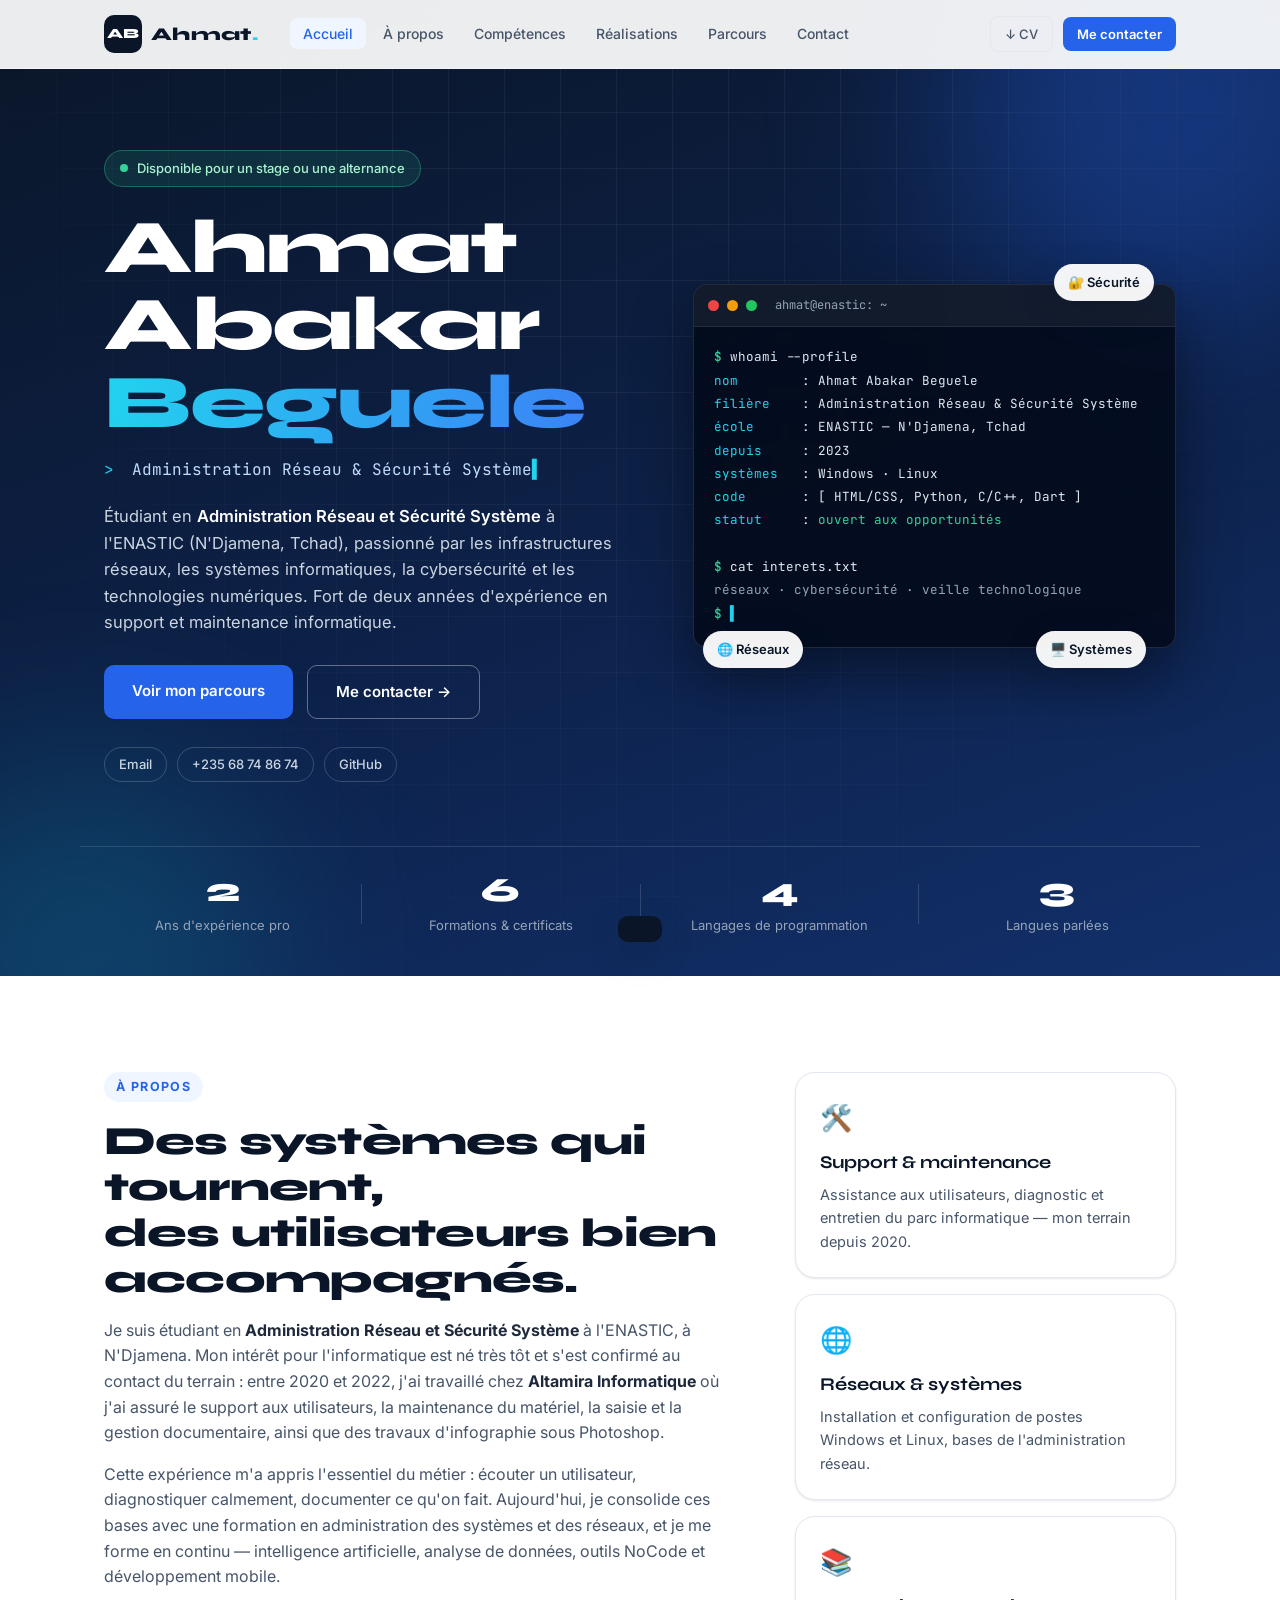
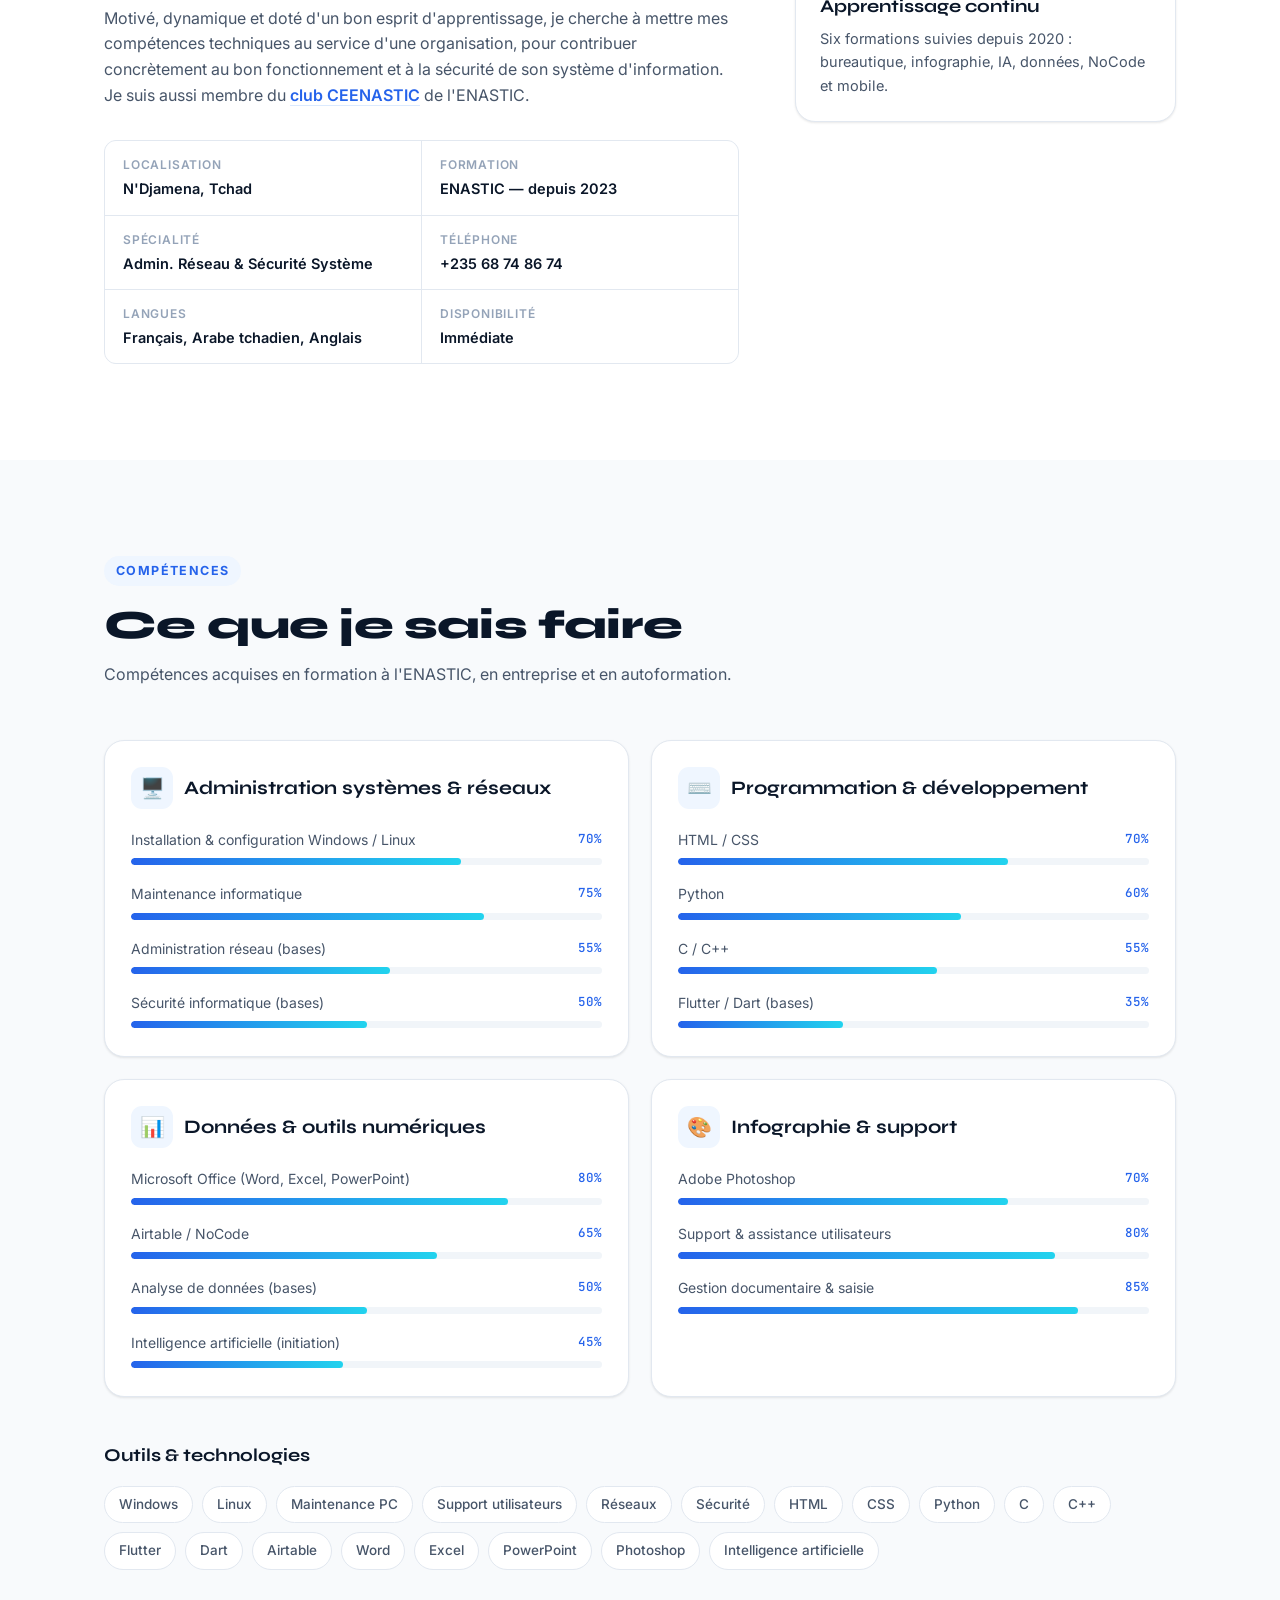
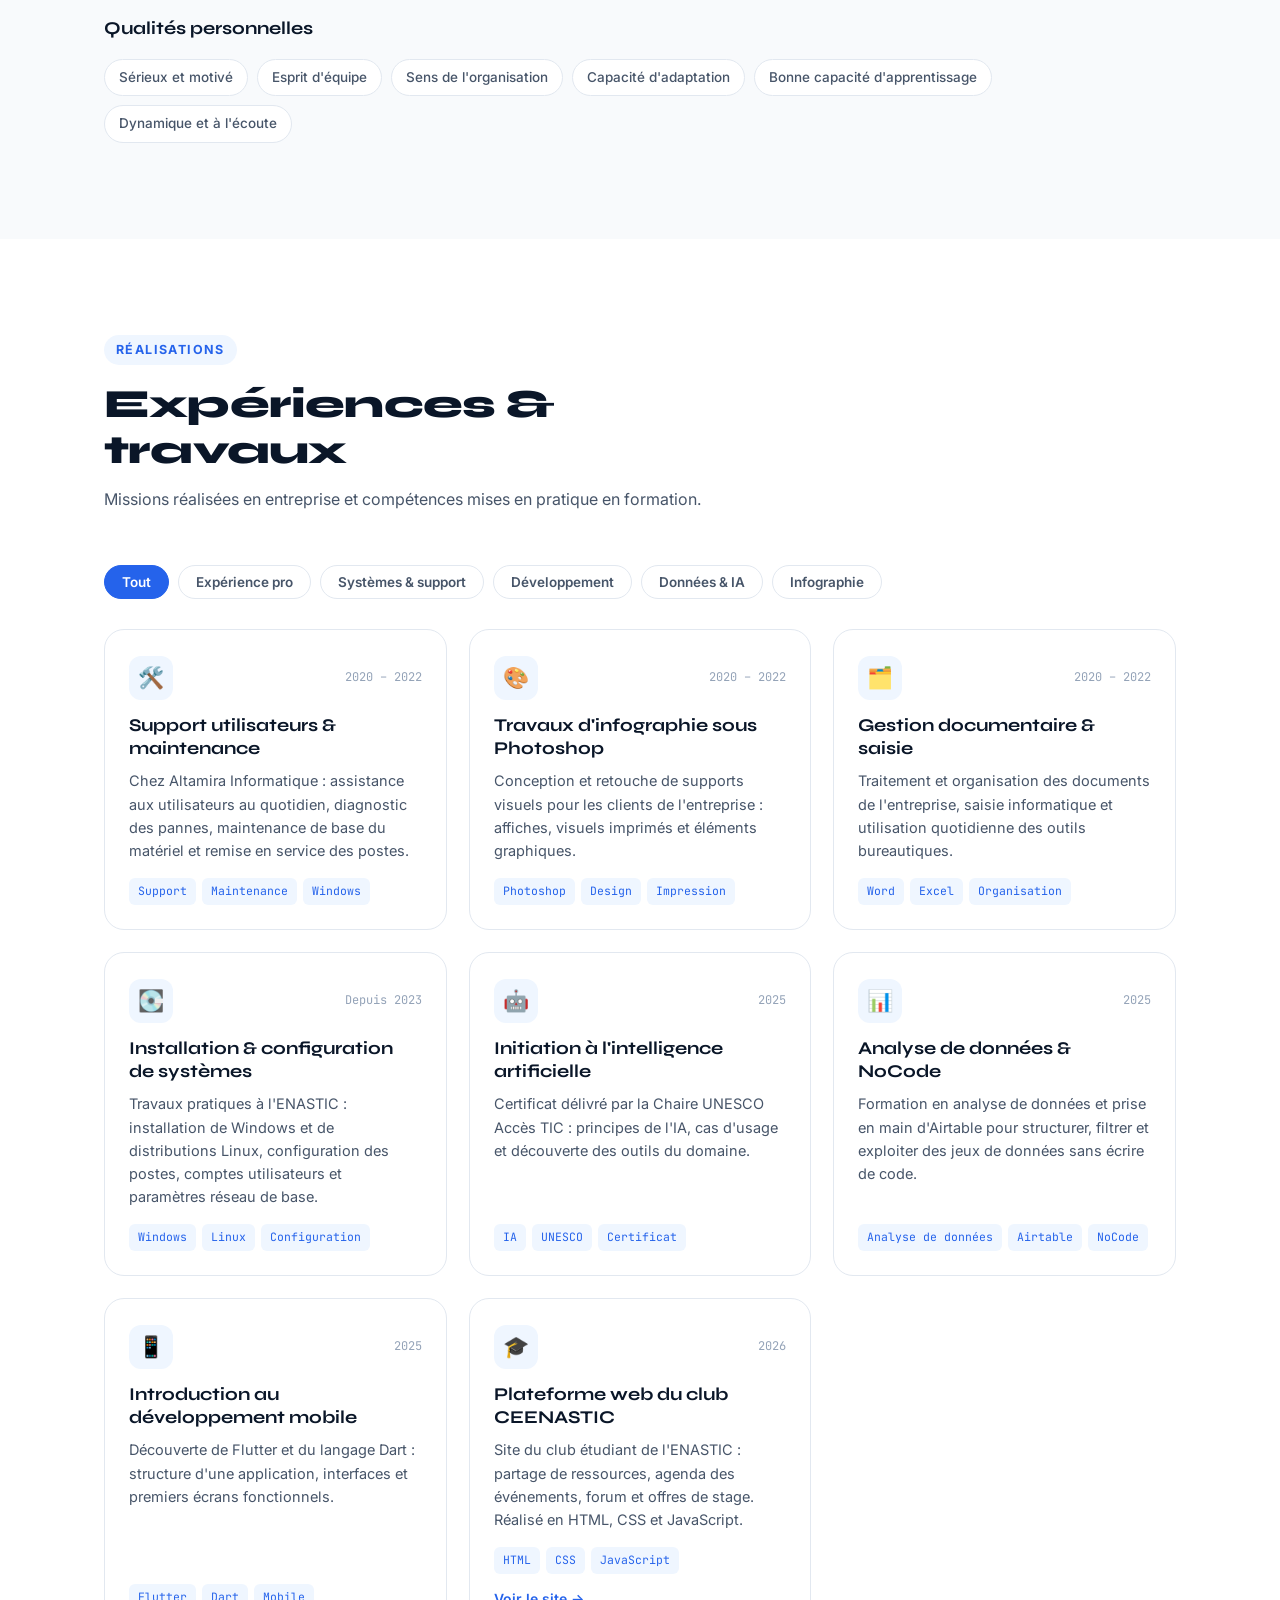
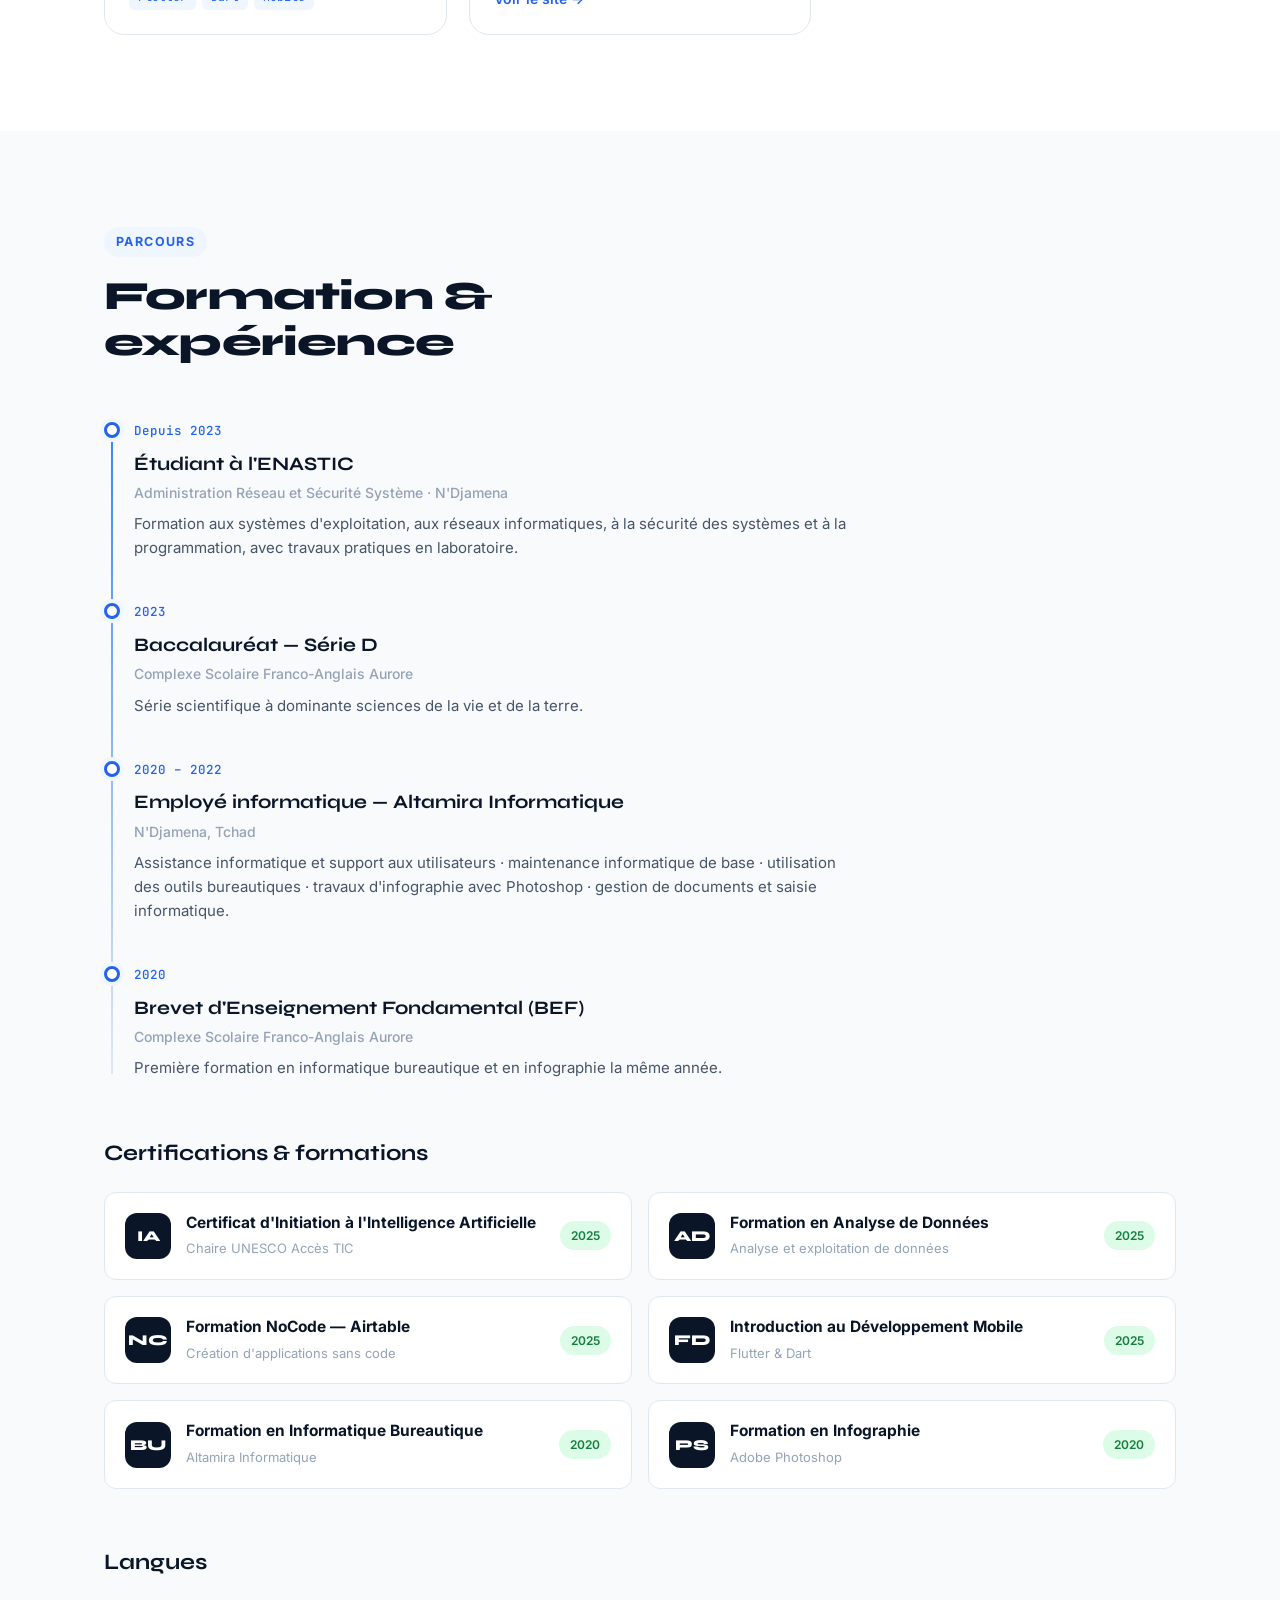
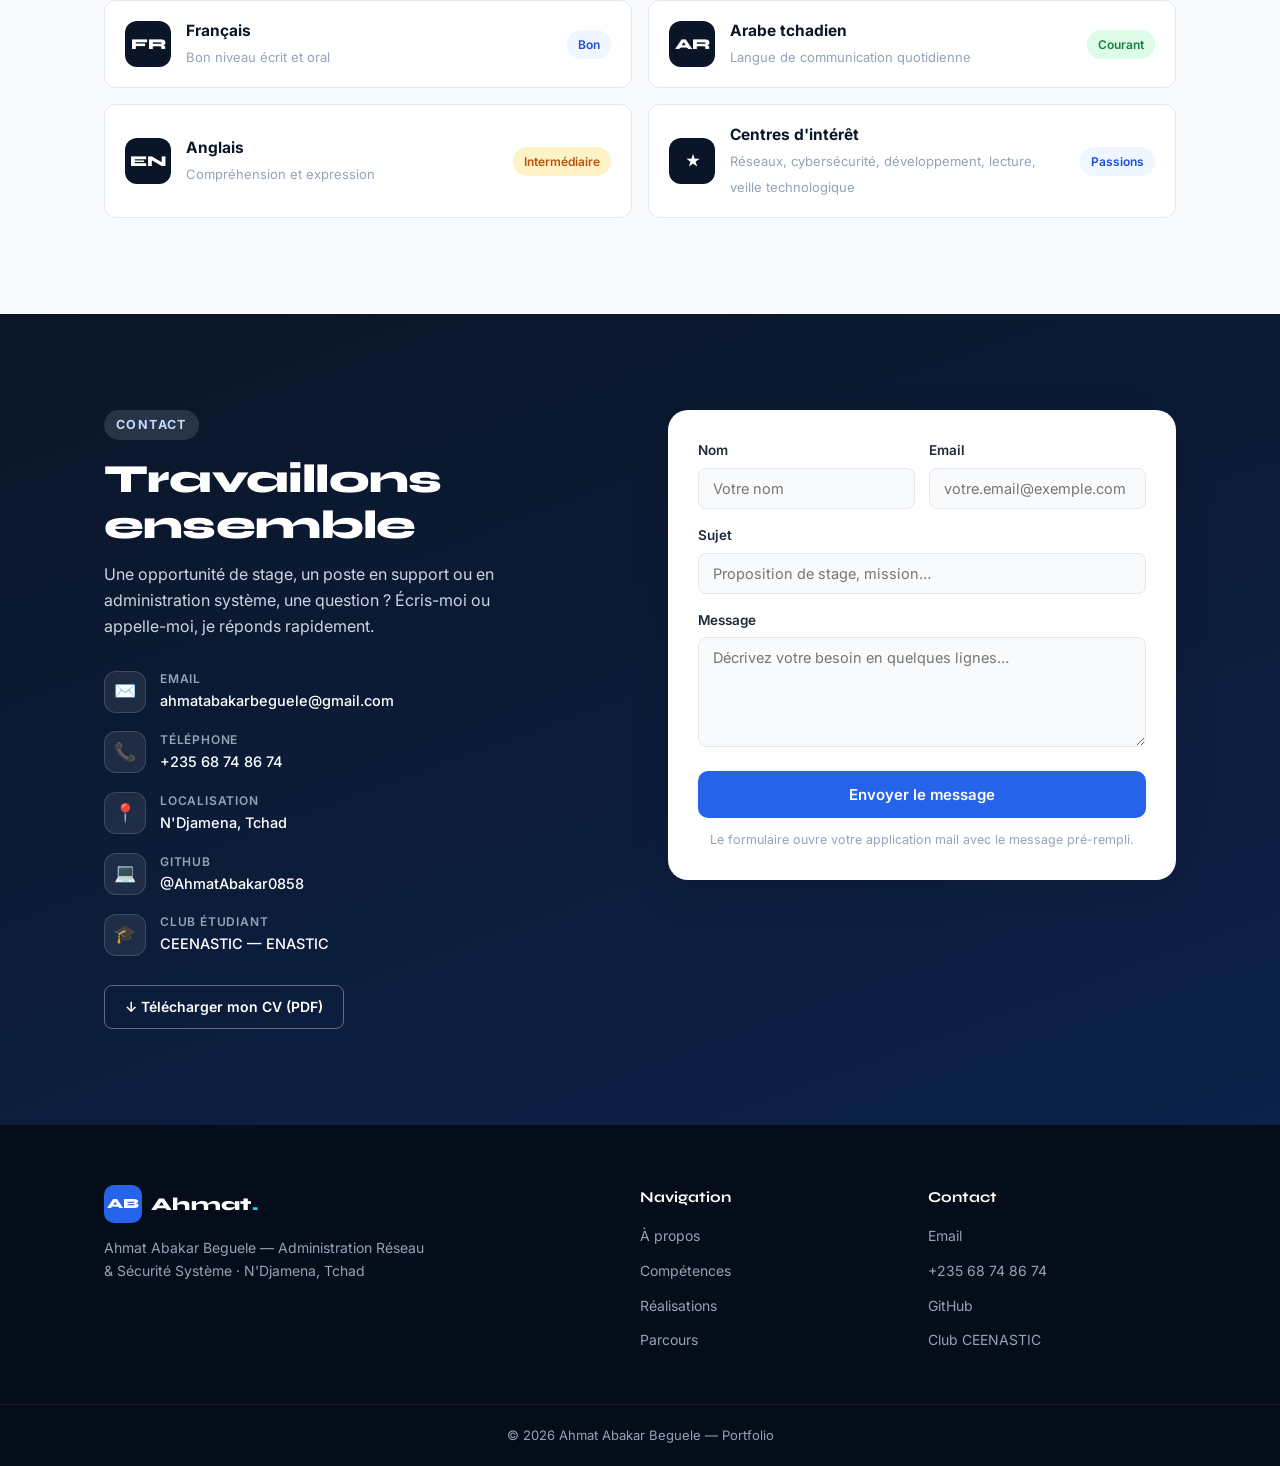
==== index.html @ 8330b08e "Remplace le contenu du portfolio par les informations réelles du CV - Identité complète : Ahmat Abak" ====
<!DOCTYPE html>
<html lang="fr">
<head>
  <meta charset="UTF-8" />
  <meta name="viewport" content="width=device-width, initial-scale=1.0" />
  <title>Ahmat Abakar Beguele — Administration Réseau & Sécurité Système</title>
  <meta name="description" content="Portfolio d'Ahmat Abakar Beguele, étudiant en Administration Réseau et Sécurité Système à l'ENASTIC (N'Djamena, Tchad). Support informatique, systèmes, réseaux, programmation et infographie." />
  <meta name="author" content="Ahmat Abakar Beguele" />
  <meta property="og:title" content="Ahmat Abakar Beguele — Administration Réseau & Sécurité Système" />
  <meta property="og:description" content="Étudiant à l'ENASTIC, passionné d'infrastructures réseaux, de systèmes et de cybersécurité." />
  <meta property="og:type" content="website" />
  <link rel="preconnect" href="https://fonts.googleapis.com" />
  <link rel="preconnect" href="https://fonts.gstatic.com" crossorigin />
  <link href="https://fonts.googleapis.com/css2?family=Inter:wght@300;400;500;600;700&family=Syne:wght@700;800&family=JetBrains+Mono:wght@400;500&display=swap" rel="stylesheet" />
  <link rel="stylesheet" href="portfolio.css" />
</head>
<body>

<!--
  ✏️  PERSONNALISATION
  Le contenu de cette page provient du CV d'Ahmat Abakar Beguele.
  Les blocs marqués « [À COMPLÉTER] » sont ceux à enrichir au fil du temps
  (nouveaux projets, nouvelles formations, lien LinkedIn).
-->

<!-- ═══════════════════════════ NAVBAR ═══════════════════════════ -->
<nav id="navbar">
  <div class="nav-inner">
    <a href="#accueil" class="brand">
      <span class="brand-logo">AB</span>
      <span class="brand-name">Ahmat<span class="brand-dot">.</span></span>
    </a>
    <ul class="nav-links" id="navLinks">
      <li><a href="#accueil" class="nav-link active">Accueil</a></li>
      <li><a href="#apropos" class="nav-link">À propos</a></li>
      <li><a href="#competences" class="nav-link">Compétences</a></li>
      <li><a href="#realisations" class="nav-link">Réalisations</a></li>
      <li><a href="#parcours" class="nav-link">Parcours</a></li>
      <li><a href="#contact" class="nav-link">Contact</a></li>
    </ul>
    <div class="nav-actions">
      <a href="cv.pdf" download="CV-Ahmat-Abakar-Beguele.pdf" class="btn-ghost btn-sm" id="cvBtn">↓ CV</a>
      <a href="#contact" class="btn-primary btn-sm">Me contacter</a>
      <button class="hamburger" id="hamburger" aria-label="Menu" aria-expanded="false">
        <span></span><span></span><span></span>
      </button>
    </div>
  </div>
</nav>

<!-- ═══════════════════════════ HERO ═══════════════════════════ -->
<header id="accueil" class="hero">
  <div class="hero-bg">
    <div class="hero-circle c1"></div>
    <div class="hero-circle c2"></div>
    <div class="hero-grid"></div>
  </div>

  <div class="hero-content container">
    <div class="hero-text">
      <span class="hero-status"><span class="dot-pulse"></span> Disponible pour un stage ou une alternance</span>
      <h1 class="hero-title">Ahmat Abakar<br><em>Beguele</em></h1>
      <p class="hero-role">
        <span class="role-static">&gt;</span>
        <span id="typedRole"></span><span class="caret">▌</span>
      </p>
      <p class="hero-desc">
        Étudiant en <strong>Administration Réseau et Sécurité Système</strong> à l'ENASTIC (N'Djamena, Tchad),
        passionné par les infrastructures réseaux, les systèmes informatiques, la cybersécurité et les
        technologies numériques. Fort de deux années d'expérience en support et maintenance informatique.
      </p>
      <div class="hero-cta">
        <a href="#realisations" class="btn-primary btn-lg">Voir mon parcours</a>
        <a href="#contact" class="btn-outline btn-lg">Me contacter →</a>
      </div>
      <div class="hero-social">
        <a href="mailto:ahmatabakarbeguele@gmail.com" class="social-chip">Email</a>
        <a href="tel:+23568748674" class="social-chip">+235 68 74 86 74</a>
        <a href="https://github.com/AhmatAbakar0858" target="_blank" rel="noopener" class="social-chip">GitHub</a>
      </div>
    </div>

    <!-- Carte terminal -->
    <div class="hero-visual">
      <div class="terminal">
        <div class="term-bar">
          <span class="term-dot red"></span>
          <span class="term-dot yellow"></span>
          <span class="term-dot green"></span>
          <span class="term-title">ahmat@enastic: ~</span>
        </div>
        <pre class="term-body"><span class="t-prompt">$</span> whoami --profile
<span class="t-key">nom</span>        : Ahmat Abakar Beguele
<span class="t-key">filière</span>    : Administration Réseau &amp; Sécurité Système
<span class="t-key">école</span>      : ENASTIC — N'Djamena, Tchad
<span class="t-key">depuis</span>     : 2023
<span class="t-key">systèmes</span>   : Windows · Linux
<span class="t-key">code</span>       : [ HTML/CSS, Python, C/C++, Dart ]
<span class="t-key">statut</span>     : <span class="t-ok">ouvert aux opportunités</span>

<span class="t-prompt">$</span> cat interets.txt
<span class="t-com">réseaux · cybersécurité · veille technologique</span>
<span class="t-prompt">$</span> <span class="caret">▌</span></pre>
      </div>
      <div class="hero-badge-float b1">🔐 Sécurité</div>
      <div class="hero-badge-float b2">🌐 Réseaux</div>
      <div class="hero-badge-float b3">🖥️ Systèmes</div>
    </div>
  </div>

  <div class="hero-stats container">
    <div class="stat"><span class="stat-num" data-target="2">0</span><span class="stat-label">Ans d'expérience pro</span></div>
    <div class="stat-divider"></div>
    <div class="stat"><span class="stat-num" data-target="6">0</span><span class="stat-label">Formations &amp; certificats</span></div>
    <div class="stat-divider"></div>
    <div class="stat"><span class="stat-num" data-target="4">0</span><span class="stat-label">Langages de programmation</span></div>
    <div class="stat-divider"></div>
    <div class="stat"><span class="stat-num" data-target="3">0</span><span class="stat-label">Langues parlées</span></div>
  </div>
</header>

<!-- ═══════════════════════════ À PROPOS ═══════════════════════════ -->
<section class="section" id="apropos">
  <div class="container about-layout">
    <div class="about-text reveal">
      <span class="section-tag">À propos</span>
      <h2>Des systèmes qui tournent,<br>des utilisateurs bien accompagnés.</h2>
      <p>
        Je suis étudiant en <strong>Administration Réseau et Sécurité Système</strong> à l'ENASTIC, à
        N'Djamena. Mon intérêt pour l'informatique est né très tôt et s'est confirmé au contact du terrain :
        entre 2020 et 2022, j'ai travaillé chez <strong>Altamira Informatique</strong> où j'ai assuré le
        support aux utilisateurs, la maintenance du matériel, la saisie et la gestion documentaire, ainsi que
        des travaux d'infographie sous Photoshop.
      </p>
      <p>
        Cette expérience m'a appris l'essentiel du métier : écouter un utilisateur, diagnostiquer calmement,
        documenter ce qu'on fait. Aujourd'hui, je consolide ces bases avec une formation en administration
        des systèmes et des réseaux, et je me forme en continu — intelligence artificielle, analyse de
        données, outils NoCode et développement mobile.
      </p>
      <p>
        Motivé, dynamique et doté d'un bon esprit d'apprentissage, je cherche à mettre mes compétences
        techniques au service d'une organisation, pour contribuer concrètement au bon fonctionnement et à la
        sécurité de son système d'information. Je suis aussi membre du
        <a href="club/index.html" class="inline-link">club CEENASTIC</a> de l'ENASTIC.
      </p>

      <div class="about-facts">
        <div class="fact"><span class="fact-label">Localisation</span><span class="fact-value">N'Djamena, Tchad</span></div>
        <div class="fact"><span class="fact-label">Formation</span><span class="fact-value">ENASTIC — depuis 2023</span></div>
        <div class="fact"><span class="fact-label">Spécialité</span><span class="fact-value">Admin. Réseau &amp; Sécurité Système</span></div>
        <div class="fact"><span class="fact-label">Téléphone</span><span class="fact-value">+235 68 74 86 74</span></div>
        <div class="fact"><span class="fact-label">Langues</span><span class="fact-value">Français, Arabe tchadien, Anglais</span></div>
        <div class="fact"><span class="fact-label">Disponibilité</span><span class="fact-value">Immédiate</span></div>
      </div>
    </div>

    <div class="about-visual reveal">
      <div class="focus-card">
        <div class="focus-icon">🛠️</div>
        <h3>Support &amp; maintenance</h3>
        <p>Assistance aux utilisateurs, diagnostic et entretien du parc informatique — mon terrain depuis 2020.</p>
      </div>
      <div class="focus-card">
        <div class="focus-icon">🌐</div>
        <h3>Réseaux &amp; systèmes</h3>
        <p>Installation et configuration de postes Windows et Linux, bases de l'administration réseau.</p>
      </div>
      <div class="focus-card">
        <div class="focus-icon">📚</div>
        <h3>Apprentissage continu</h3>
        <p>Six formations suivies depuis 2020 : bureautique, infographie, IA, données, NoCode et mobile.</p>
      </div>
    </div>
  </div>
</section>

<!-- ═══════════════════════════ COMPÉTENCES ═══════════════════════════ -->
<section class="section section-alt" id="competences">
  <div class="container">
    <div class="section-header reveal">
      <span class="section-tag">Compétences</span>
      <h2>Ce que je sais faire</h2>
      <p class="section-desc">Compétences acquises en formation à l'ENASTIC, en entreprise et en autoformation.</p>
    </div>

    <div class="skills-grid">
      <div class="skill-card reveal">
        <div class="skill-head"><span class="skill-emoji">🖥️</span><h3>Administration systèmes &amp; réseaux</h3></div>
        <div class="skill-bar-row"><span>Installation &amp; configuration Windows / Linux</span><span class="skill-pct">70%</span></div>
        <div class="skill-track"><div class="skill-fill" data-level="70"></div></div>
        <div class="skill-bar-row"><span>Maintenance informatique</span><span class="skill-pct">75%</span></div>
        <div class="skill-track"><div class="skill-fill" data-level="75"></div></div>
        <div class="skill-bar-row"><span>Administration réseau (bases)</span><span class="skill-pct">55%</span></div>
        <div class="skill-track"><div class="skill-fill" data-level="55"></div></div>
        <div class="skill-bar-row"><span>Sécurité informatique (bases)</span><span class="skill-pct">50%</span></div>
        <div class="skill-track"><div class="skill-fill" data-level="50"></div></div>
      </div>

      <div class="skill-card reveal">
        <div class="skill-head"><span class="skill-emoji">⌨️</span><h3>Programmation &amp; développement</h3></div>
        <div class="skill-bar-row"><span>HTML / CSS</span><span class="skill-pct">70%</span></div>
        <div class="skill-track"><div class="skill-fill" data-level="70"></div></div>
        <div class="skill-bar-row"><span>Python</span><span class="skill-pct">60%</span></div>
        <div class="skill-track"><div class="skill-fill" data-level="60"></div></div>
        <div class="skill-bar-row"><span>C / C++</span><span class="skill-pct">55%</span></div>
        <div class="skill-track"><div class="skill-fill" data-level="55"></div></div>
        <div class="skill-bar-row"><span>Flutter / Dart (bases)</span><span class="skill-pct">35%</span></div>
        <div class="skill-track"><div class="skill-fill" data-level="35"></div></div>
      </div>

      <div class="skill-card reveal">
        <div class="skill-head"><span class="skill-emoji">📊</span><h3>Données &amp; outils numériques</h3></div>
        <div class="skill-bar-row"><span>Microsoft Office (Word, Excel, PowerPoint)</span><span class="skill-pct">80%</span></div>
        <div class="skill-track"><div class="skill-fill" data-level="80"></div></div>
        <div class="skill-bar-row"><span>Airtable / NoCode</span><span class="skill-pct">65%</span></div>
        <div class="skill-track"><div class="skill-fill" data-level="65"></div></div>
        <div class="skill-bar-row"><span>Analyse de données (bases)</span><span class="skill-pct">50%</span></div>
        <div class="skill-track"><div class="skill-fill" data-level="50"></div></div>
        <div class="skill-bar-row"><span>Intelligence artificielle (initiation)</span><span class="skill-pct">45%</span></div>
        <div class="skill-track"><div class="skill-fill" data-level="45"></div></div>
      </div>

      <div class="skill-card reveal">
        <div class="skill-head"><span class="skill-emoji">🎨</span><h3>Infographie &amp; support</h3></div>
        <div class="skill-bar-row"><span>Adobe Photoshop</span><span class="skill-pct">70%</span></div>
        <div class="skill-track"><div class="skill-fill" data-level="70"></div></div>
        <div class="skill-bar-row"><span>Support &amp; assistance utilisateurs</span><span class="skill-pct">80%</span></div>
        <div class="skill-track"><div class="skill-fill" data-level="80"></div></div>
        <div class="skill-bar-row"><span>Gestion documentaire &amp; saisie</span><span class="skill-pct">85%</span></div>
        <div class="skill-track"><div class="skill-fill" data-level="85"></div></div>
      </div>
    </div>

    <div class="tools-block reveal">
      <h3 class="tools-title">Outils &amp; technologies</h3>
      <div class="tools-chips">
        <span class="chip">Windows</span><span class="chip">Linux</span><span class="chip">Maintenance PC</span>
        <span class="chip">Support utilisateurs</span><span class="chip">Réseaux</span><span class="chip">Sécurité</span>
        <span class="chip">HTML</span><span class="chip">CSS</span><span class="chip">Python</span>
        <span class="chip">C</span><span class="chip">C++</span><span class="chip">Flutter</span><span class="chip">Dart</span>
        <span class="chip">Airtable</span><span class="chip">Word</span><span class="chip">Excel</span>
        <span class="chip">PowerPoint</span><span class="chip">Photoshop</span><span class="chip">Intelligence artificielle</span>
      </div>
    </div>

    <div class="tools-block reveal">
      <h3 class="tools-title">Qualités personnelles</h3>
      <div class="tools-chips">
        <span class="chip">Sérieux et motivé</span><span class="chip">Esprit d'équipe</span>
        <span class="chip">Sens de l'organisation</span><span class="chip">Capacité d'adaptation</span>
        <span class="chip">Bonne capacité d'apprentissage</span><span class="chip">Dynamique et à l'écoute</span>
      </div>
    </div>
  </div>
</section>

<!-- ═══════════════════════════ RÉALISATIONS ═══════════════════════════ -->
<section class="section" id="realisations">
  <div class="container">
    <div class="section-header reveal">
      <span class="section-tag">Réalisations</span>
      <h2>Expériences &amp; travaux</h2>
      <p class="section-desc">Missions réalisées en entreprise et compétences mises en pratique en formation.</p>
    </div>

    <div class="proj-filters reveal">
      <button class="filter-btn active" data-filter="all">Tout</button>
      <button class="filter-btn" data-filter="pro">Expérience pro</button>
      <button class="filter-btn" data-filter="systeme">Systèmes &amp; support</button>
      <button class="filter-btn" data-filter="dev">Développement</button>
      <button class="filter-btn" data-filter="data">Données &amp; IA</button>
      <button class="filter-btn" data-filter="design">Infographie</button>
    </div>

    <!-- [À COMPLÉTER] Ajoute ici tes nouveaux projets au fur et à mesure -->
    <div class="projects-grid" id="projectsGrid">
      <article class="project-card reveal" data-cat="pro systeme">
        <div class="project-top"><span class="project-icon">🛠️</span><span class="project-year">2020 – 2022</span></div>
        <h3>Support utilisateurs &amp; maintenance</h3>
        <p>Chez Altamira Informatique : assistance aux utilisateurs au quotidien, diagnostic des pannes,
           maintenance de base du matériel et remise en service des postes.</p>
        <div class="project-tags"><span>Support</span><span>Maintenance</span><span>Windows</span></div>
      </article>

      <article class="project-card reveal" data-cat="pro design">
        <div class="project-top"><span class="project-icon">🎨</span><span class="project-year">2020 – 2022</span></div>
        <h3>Travaux d'infographie sous Photoshop</h3>
        <p>Conception et retouche de supports visuels pour les clients de l'entreprise : affiches, visuels
           imprimés et éléments graphiques.</p>
        <div class="project-tags"><span>Photoshop</span><span>Design</span><span>Impression</span></div>
      </article>

      <article class="project-card reveal" data-cat="pro">
        <div class="project-top"><span class="project-icon">🗂️</span><span class="project-year">2020 – 2022</span></div>
        <h3>Gestion documentaire &amp; saisie</h3>
        <p>Traitement et organisation des documents de l'entreprise, saisie informatique et utilisation
           quotidienne des outils bureautiques.</p>
        <div class="project-tags"><span>Word</span><span>Excel</span><span>Organisation</span></div>
      </article>

      <article class="project-card reveal" data-cat="systeme">
        <div class="project-top"><span class="project-icon">💽</span><span class="project-year">Depuis 2023</span></div>
        <h3>Installation &amp; configuration de systèmes</h3>
        <p>Travaux pratiques à l'ENASTIC : installation de Windows et de distributions Linux, configuration
           des postes, comptes utilisateurs et paramètres réseau de base.</p>
        <div class="project-tags"><span>Windows</span><span>Linux</span><span>Configuration</span></div>
      </article>

      <article class="project-card reveal" data-cat="data">
        <div class="project-top"><span class="project-icon">🤖</span><span class="project-year">2025</span></div>
        <h3>Initiation à l'intelligence artificielle</h3>
        <p>Certificat délivré par la Chaire UNESCO Accès TIC : principes de l'IA, cas d'usage et découverte
           des outils du domaine.</p>
        <div class="project-tags"><span>IA</span><span>UNESCO</span><span>Certificat</span></div>
      </article>

      <article class="project-card reveal" data-cat="data">
        <div class="project-top"><span class="project-icon">📊</span><span class="project-year">2025</span></div>
        <h3>Analyse de données &amp; NoCode</h3>
        <p>Formation en analyse de données et prise en main d'Airtable pour structurer, filtrer et exploiter
           des jeux de données sans écrire de code.</p>
        <div class="project-tags"><span>Analyse de données</span><span>Airtable</span><span>NoCode</span></div>
      </article>

      <article class="project-card reveal" data-cat="dev">
        <div class="project-top"><span class="project-icon">📱</span><span class="project-year">2025</span></div>
        <h3>Introduction au développement mobile</h3>
        <p>Découverte de Flutter et du langage Dart : structure d'une application, interfaces et premiers
           écrans fonctionnels.</p>
        <div class="project-tags"><span>Flutter</span><span>Dart</span><span>Mobile</span></div>
      </article>

      <article class="project-card reveal" data-cat="dev">
        <div class="project-top"><span class="project-icon">🎓</span><span class="project-year">2026</span></div>
        <h3>Plateforme web du club CEENASTIC</h3>
        <p>Site du club étudiant de l'ENASTIC : partage de ressources, agenda des événements, forum et offres
           de stage. Réalisé en HTML, CSS et JavaScript.</p>
        <div class="project-tags"><span>HTML</span><span>CSS</span><span>JavaScript</span></div>
        <a href="club/index.html" class="project-link">Voir le site →</a>
      </article>
    </div>
  </div>
</section>

<!-- ═══════════════════════════ PARCOURS ═══════════════════════════ -->
<section class="section section-alt" id="parcours">
  <div class="container">
    <div class="section-header reveal">
      <span class="section-tag">Parcours</span>
      <h2>Formation &amp; expérience</h2>
    </div>

    <div class="timeline">
      <div class="tl-item reveal">
        <div class="tl-dot"></div>
        <span class="tl-date">Depuis 2023</span>
        <h3>Étudiant à l'ENASTIC</h3>
        <span class="tl-sub">Administration Réseau et Sécurité Système · N'Djamena</span>
        <p>Formation aux systèmes d'exploitation, aux réseaux informatiques, à la sécurité des systèmes et
           à la programmation, avec travaux pratiques en laboratoire.</p>
      </div>

      <div class="tl-item reveal">
        <div class="tl-dot"></div>
        <span class="tl-date">2023</span>
        <h3>Baccalauréat — Série D</h3>
        <span class="tl-sub">Complexe Scolaire Franco-Anglais Aurore</span>
        <p>Série scientifique à dominante sciences de la vie et de la terre.</p>
      </div>

      <div class="tl-item reveal">
        <div class="tl-dot"></div>
        <span class="tl-date">2020 – 2022</span>
        <h3>Employé informatique — Altamira Informatique</h3>
        <span class="tl-sub">N'Djamena, Tchad</span>
        <p>Assistance informatique et support aux utilisateurs · maintenance informatique de base ·
           utilisation des outils bureautiques · travaux d'infographie avec Photoshop · gestion de documents
           et saisie informatique.</p>
      </div>

      <div class="tl-item reveal">
        <div class="tl-dot"></div>
        <span class="tl-date">2020</span>
        <h3>Brevet d'Enseignement Fondamental (BEF)</h3>
        <span class="tl-sub">Complexe Scolaire Franco-Anglais Aurore</span>
        <p>Première formation en informatique bureautique et en infographie la même année.</p>
      </div>
    </div>

    <h3 class="certs-title reveal">Certifications &amp; formations</h3>
    <div class="certs-grid">
      <div class="cert-card reveal">
        <div class="cert-logo">IA</div>
        <div><h4>Certificat d'Initiation à l'Intelligence Artificielle</h4><span class="cert-org">Chaire UNESCO Accès TIC</span></div>
        <span class="cert-status done">2025</span>
      </div>
      <div class="cert-card reveal">
        <div class="cert-logo">AD</div>
        <div><h4>Formation en Analyse de Données</h4><span class="cert-org">Analyse et exploitation de données</span></div>
        <span class="cert-status done">2025</span>
      </div>
      <div class="cert-card reveal">
        <div class="cert-logo">NC</div>
        <div><h4>Formation NoCode — Airtable</h4><span class="cert-org">Création d'applications sans code</span></div>
        <span class="cert-status done">2025</span>
      </div>
      <div class="cert-card reveal">
        <div class="cert-logo">FD</div>
        <div><h4>Introduction au Développement Mobile</h4><span class="cert-org">Flutter &amp; Dart</span></div>
        <span class="cert-status done">2025</span>
      </div>
      <div class="cert-card reveal">
        <div class="cert-logo">BU</div>
        <div><h4>Formation en Informatique Bureautique</h4><span class="cert-org">Altamira Informatique</span></div>
        <span class="cert-status done">2020</span>
      </div>
      <div class="cert-card reveal">
        <div class="cert-logo">PS</div>
        <div><h4>Formation en Infographie</h4><span class="cert-org">Adobe Photoshop</span></div>
        <span class="cert-status done">2020</span>
      </div>
    </div>

    <h3 class="certs-title reveal">Langues</h3>
    <div class="certs-grid">
      <div class="cert-card reveal">
        <div class="cert-logo">FR</div>
        <div><h4>Français</h4><span class="cert-org">Bon niveau écrit et oral</span></div>
        <span class="cert-status progress">Bon</span>
      </div>
      <div class="cert-card reveal">
        <div class="cert-logo">AR</div>
        <div><h4>Arabe tchadien</h4><span class="cert-org">Langue de communication quotidienne</span></div>
        <span class="cert-status done">Courant</span>
      </div>
      <div class="cert-card reveal">
        <div class="cert-logo">EN</div>
        <div><h4>Anglais</h4><span class="cert-org">Compréhension et expression</span></div>
        <span class="cert-status planned">Intermédiaire</span>
      </div>
      <div class="cert-card reveal">
        <div class="cert-logo">★</div>
        <div><h4>Centres d'intérêt</h4><span class="cert-org">Réseaux, cybersécurité, développement, lecture, veille technologique</span></div>
        <span class="cert-status progress">Passions</span>
      </div>
    </div>
  </div>
</section>

<!-- ═══════════════════════════ CONTACT ═══════════════════════════ -->
<section class="section section-contact" id="contact">
  <div class="container contact-layout">
    <div class="contact-info reveal">
      <span class="section-tag light">Contact</span>
      <h2>Travaillons ensemble</h2>
      <p>Une opportunité de stage, un poste en support ou en administration système, une question ?
         Écris-moi ou appelle-moi, je réponds rapidement.</p>

      <ul class="contact-list">
        <li><span class="ci-icon">✉️</span><div><span class="ci-label">Email</span><a href="mailto:ahmatabakarbeguele@gmail.com">ahmatabakarbeguele@gmail.com</a></div></li>
        <li><span class="ci-icon">📞</span><div><span class="ci-label">Téléphone</span><a href="tel:+23568748674">+235 68 74 86 74</a></div></li>
        <li><span class="ci-icon">📍</span><div><span class="ci-label">Localisation</span><span>N'Djamena, Tchad</span></div></li>
        <li><span class="ci-icon">💻</span><div><span class="ci-label">GitHub</span><a href="https://github.com/AhmatAbakar0858" target="_blank" rel="noopener">@AhmatAbakar0858</a></div></li>
        <li><span class="ci-icon">🎓</span><div><span class="ci-label">Club étudiant</span><a href="club/index.html">CEENASTIC — ENASTIC</a></div></li>
      </ul>

      <a href="cv.pdf" download="CV-Ahmat-Abakar-Beguele.pdf" class="btn-outline cv-download">↓ Télécharger mon CV (PDF)</a>
    </div>

    <form class="contact-form reveal" id="contactForm" novalidate>
      <div class="form-row">
        <div class="form-group">
          <label for="cfName">Nom</label>
          <input type="text" id="cfName" name="name" placeholder="Votre nom" required />
        </div>
        <div class="form-group">
          <label for="cfEmail">Email</label>
          <input type="email" id="cfEmail" name="email" placeholder="votre.email@exemple.com" required />
        </div>
      </div>
      <div class="form-group">
        <label for="cfSubject">Sujet</label>
        <input type="text" id="cfSubject" name="subject" placeholder="Proposition de stage, mission…" required />
      </div>
      <div class="form-group">
        <label for="cfMessage">Message</label>
        <textarea id="cfMessage" name="message" rows="5" placeholder="Décrivez votre besoin en quelques lignes…" required></textarea>
      </div>
      <button type="submit" class="btn-primary btn-full">Envoyer le message</button>
      <p class="form-note">Le formulaire ouvre votre application mail avec le message pré-rempli.</p>
    </form>
  </div>
</section>

<!-- ═══════════════════════════ FOOTER ═══════════════════════════ -->
<footer>
  <div class="container footer-inner">
    <div class="footer-brand">
      <a href="#accueil" class="brand"><span class="brand-logo">AB</span><span class="brand-name">Ahmat<span class="brand-dot">.</span></span></a>
      <p>Ahmat Abakar Beguele — Administration Réseau &amp; Sécurité Système · N'Djamena, Tchad</p>
    </div>
    <div class="footer-links">
      <h4>Navigation</h4>
      <ul>
        <li><a href="#apropos">À propos</a></li>
        <li><a href="#competences">Compétences</a></li>
        <li><a href="#realisations">Réalisations</a></li>
        <li><a href="#parcours">Parcours</a></li>
      </ul>
    </div>
    <div class="footer-links">
      <h4>Contact</h4>
      <ul>
        <li><a href="mailto:ahmatabakarbeguele@gmail.com">Email</a></li>
        <li><a href="tel:+23568748674">+235 68 74 86 74</a></li>
        <li><a href="https://github.com/AhmatAbakar0858" target="_blank" rel="noopener">GitHub</a></li>
        <li><a href="club/index.html">Club CEENASTIC</a></li>
      </ul>
    </div>
  </div>
  <div class="footer-bottom">
    <p>© <span id="year">2026</span> Ahmat Abakar Beguele — Portfolio</p>
  </div>
</footer>

<button class="to-top" id="toTop" aria-label="Retour en haut">↑</button>
<div class="toast" id="toast"></div>

<script src="portfolio.js"></script>
</body>
</html>
---- portfolio.css ----
/* ─────────────────────────────────────────
   PORTFOLIO — Ahmat Abakar
   Administration Sécurité Réseaux & Systèmes
   Palette : Bleu nuit & Blanc · Accent cyan
───────────────────────────────────────── */

/* ── TOKENS ── */
:root {
  --blue-900: #0a1628;
  --blue-850: #0b1c35;
  --blue-800: #0d2149;
  --blue-600: #1a4fd6;
  --blue-500: #2563eb;
  --blue-400: #3b82f6;
  --blue-100: #dbeafe;
  --blue-50:  #eff6ff;
  --white:    #ffffff;
  --gray-50:  #f8fafc;
  --gray-100: #f1f5f9;
  --gray-200: #e2e8f0;
  --gray-400: #94a3b8;
  --gray-600: #475569;
  --gray-800: #1e293b;
  --accent:   #f59e0b;
  --cyan:     #22d3ee;
  --green:    #34d399;

  --radius-sm: 8px;
  --radius-md: 12px;
  --radius-lg: 20px;
  --shadow-sm: 0 1px 3px rgba(0,0,0,.06), 0 1px 2px rgba(0,0,0,.04);
  --shadow-md: 0 4px 16px rgba(0,0,0,.08);
  --shadow-lg: 0 12px 40px rgba(0,0,0,.12);

  --font-display: 'Syne', sans-serif;
  --font-body:    'Inter', sans-serif;
  --font-mono:    'JetBrains Mono', ui-monospace, monospace;
}

/* ── RESET ── */
*, *::before, *::after { box-sizing: border-box; margin: 0; padding: 0; }
html { scroll-behavior: smooth; scroll-padding-top: 80px; }
body { font-family: var(--font-body); color: var(--gray-800); background: var(--white); line-height: 1.6; overflow-x: hidden; }
a { text-decoration: none; color: inherit; }
ul { list-style: none; }
input, select, button, textarea { font-family: inherit; }
img { display: block; max-width: 100%; }

/* ── UTILITIES ── */
.container { max-width: 1120px; margin: 0 auto; padding: 0 24px; }
.hidden { display: none !important; }
.inline-link { color: var(--blue-500); font-weight: 600; border-bottom: 1px solid var(--blue-100); }
.inline-link:hover { border-color: var(--blue-500); }

/* ── BOUTONS ── */
.btn-primary {
  display: inline-block;
  background: var(--blue-500); color: var(--white);
  border: none; border-radius: var(--radius-sm);
  padding: 10px 20px; font-size: 14px; font-weight: 600;
  cursor: pointer; text-align: center;
  transition: background .2s, transform .1s, box-shadow .2s;
}
.btn-primary:hover { background: var(--blue-600); box-shadow: 0 4px 14px rgba(37,99,235,.35); }
.btn-primary:active { transform: scale(.97); }

.btn-outline {
  display: inline-block;
  background: transparent; color: var(--blue-500);
  border: 1.5px solid var(--blue-400); border-radius: var(--radius-sm);
  padding: 10px 20px; font-size: 14px; font-weight: 600;
  cursor: pointer; text-align: center;
  transition: background .2s, color .2s, border-color .2s;
}
.btn-outline:hover { background: var(--blue-50); }

.btn-ghost {
  display: inline-block;
  background: transparent; color: var(--gray-600);
  border: 1.5px solid var(--gray-200); border-radius: var(--radius-sm);
  padding: 10px 20px; font-size: 14px; font-weight: 500;
  cursor: pointer; text-align: center;
  transition: border-color .2s, color .2s;
}
.btn-ghost:hover { border-color: var(--blue-400); color: var(--blue-500); }

.btn-lg { padding: 14px 28px; font-size: 15px; border-radius: 10px; }
.btn-sm { padding: 7px 14px; font-size: 13px; white-space: nowrap; }
.btn-full { width: 100%; padding: 14px; font-size: 15px; border-radius: 10px; }

/* ── NAVBAR ── */
#navbar {
  position: fixed; top: 0; left: 0; right: 0; z-index: 100;
  background: rgba(255,255,255,.92);
  backdrop-filter: blur(12px);
  border-bottom: 1px solid var(--gray-100);
  transition: box-shadow .3s;
}
#navbar.scrolled { box-shadow: var(--shadow-md); }
.nav-inner {
  display: flex; align-items: center; gap: 32px;
  max-width: 1120px; margin: 0 auto; padding: 0 24px; height: 68px;
}
.brand { display: flex; align-items: center; gap: 9px; flex-shrink: 0; }
.brand-logo {
  width: 38px; height: 38px;
  background: var(--blue-900); color: var(--white);
  border-radius: 10px; display: grid; place-items: center;
  font-family: var(--font-display); font-size: 14px; font-weight: 800; letter-spacing: .5px;
}
.brand-name { font-family: var(--font-display); font-size: 18px; font-weight: 800; color: var(--blue-900); letter-spacing: .3px; }
.brand-dot { color: var(--cyan); }

.nav-links { display: flex; gap: 4px; }
.nav-link {
  padding: 7px 13px; font-size: 14px; font-weight: 500;
  color: var(--gray-600); border-radius: 7px;
  transition: background .15s, color .15s;
}
.nav-link:hover, .nav-link.active { color: var(--blue-500); background: var(--blue-50); }

.nav-actions { display: flex; align-items: center; gap: 10px; margin-left: auto; }
.hamburger { display: none; background: none; border: none; cursor: pointer; padding: 6px; flex-direction: column; gap: 5px; }
.hamburger span { display: block; width: 22px; height: 2px; background: var(--gray-800); border-radius: 2px; transition: .3s; }
.hamburger.open span:nth-child(1) { transform: translateY(7px) rotate(45deg); }
.hamburger.open span:nth-child(2) { opacity: 0; }
.hamburger.open span:nth-child(3) { transform: translateY(-7px) rotate(-45deg); }

/* ── HERO ── */
.hero {
  position: relative; overflow: hidden;
  background: linear-gradient(160deg, var(--blue-900) 0%, var(--blue-800) 55%, #12306b 100%);
  color: var(--white);
  padding: 150px 0 0;
}
.hero-bg { position: absolute; inset: 0; overflow: hidden; }
.hero-circle { position: absolute; border-radius: 50%; filter: blur(90px); opacity: .35; }
.hero-circle.c1 { width: 460px; height: 460px; background: var(--blue-500); top: -140px; right: -120px; }
.hero-circle.c2 { width: 380px; height: 380px; background: #0e7490; bottom: -160px; left: -110px; }
.hero-grid {
  position: absolute; inset: 0;
  background-image: linear-gradient(rgba(255,255,255,.05) 1px, transparent 1px),
                    linear-gradient(90deg, rgba(255,255,255,.05) 1px, transparent 1px);
  background-size: 56px 56px;
  mask-image: radial-gradient(ellipse at 50% 0%, #000 30%, transparent 78%);
  -webkit-mask-image: radial-gradient(ellipse at 50% 0%, #000 30%, transparent 78%);
}

.hero-content {
  position: relative; z-index: 2;
  display: grid; grid-template-columns: 1.05fr .95fr; gap: 56px; align-items: center;
  padding-bottom: 64px;
}
.hero-status {
  display: inline-flex; align-items: center; gap: 9px;
  background: rgba(52,211,153,.12); border: 1px solid rgba(52,211,153,.35);
  color: #a7f3d0; padding: 7px 15px; border-radius: 999px;
  font-size: 13px; font-weight: 500; margin-bottom: 22px;
}
.dot-pulse { width: 8px; height: 8px; border-radius: 50%; background: var(--green); box-shadow: 0 0 0 0 rgba(52,211,153,.7); animation: pulse 2s infinite; }
@keyframes pulse {
  0%   { box-shadow: 0 0 0 0 rgba(52,211,153,.6); }
  70%  { box-shadow: 0 0 0 10px rgba(52,211,153,0); }
  100% { box-shadow: 0 0 0 0 rgba(52,211,153,0); }
}

.hero-title {
  font-family: var(--font-display); font-weight: 800;
  font-size: clamp(44px, 6.4vw, 76px); line-height: 1.02; letter-spacing: -1.5px;
  margin-bottom: 16px;
}
.hero-title em {
  font-style: normal;
  background: linear-gradient(100deg, var(--cyan), var(--blue-400));
  -webkit-background-clip: text; background-clip: text; color: transparent;
}
.hero-role {
  font-family: var(--font-mono); font-size: 16px; color: #bfdbfe;
  min-height: 28px; margin-bottom: 18px;
}
.role-static { color: var(--cyan); margin-right: 8px; }
.caret { color: var(--cyan); animation: blink 1s steps(1) infinite; }
@keyframes blink { 50% { opacity: 0; } }

.hero-desc { font-size: 16.5px; color: #cbd5e1; max-width: 560px; margin-bottom: 30px; }
.hero-desc strong { color: var(--white); font-weight: 600; }

.hero-cta { display: flex; gap: 14px; flex-wrap: wrap; margin-bottom: 28px; }
.hero-cta .btn-outline { color: var(--white); border-color: rgba(255,255,255,.35); }
.hero-cta .btn-outline:hover { background: rgba(255,255,255,.1); border-color: var(--white); }

.hero-social { display: flex; gap: 10px; flex-wrap: wrap; }
.social-chip {
  padding: 6px 14px; border-radius: 999px; font-size: 13px; font-weight: 500;
  color: #cbd5e1; border: 1px solid rgba(255,255,255,.18);
  transition: background .2s, color .2s, border-color .2s;
}
.social-chip:hover { background: rgba(255,255,255,.1); color: var(--white); border-color: rgba(255,255,255,.4); }

/* Terminal */
.hero-visual { position: relative; }
.terminal {
  background: rgba(3,10,24,.85); border: 1px solid rgba(255,255,255,.12);
  border-radius: 14px; box-shadow: 0 24px 60px rgba(0,0,0,.45);
  overflow: hidden; backdrop-filter: blur(6px);
}
.term-bar {
  display: flex; align-items: center; gap: 8px;
  padding: 11px 14px; background: rgba(255,255,255,.06);
  border-bottom: 1px solid rgba(255,255,255,.08);
}
.term-dot { width: 11px; height: 11px; border-radius: 50%; }
.term-dot.red { background: #ef4444; } .term-dot.yellow { background: #f59e0b; } .term-dot.green { background: #22c55e; }
.term-title { margin-left: 10px; font-family: var(--font-mono); font-size: 12px; color: var(--gray-400); }
.term-body {
  font-family: var(--font-mono); font-size: 12.6px; line-height: 1.85;
  color: #e2e8f0; padding: 18px 20px 22px; white-space: pre-wrap; word-break: break-word;
}
.t-prompt { color: var(--green); font-weight: 500; }
.t-key { color: var(--cyan); }
.t-ok { color: var(--green); }
.t-com { color: var(--gray-400); }

.hero-badge-float {
  position: absolute; background: rgba(255,255,255,.95); color: var(--blue-900);
  font-size: 13px; font-weight: 600; padding: 8px 14px; border-radius: 999px;
  box-shadow: var(--shadow-lg); animation: float 5s ease-in-out infinite;
}
.hero-badge-float.b1 { top: -20px; right: 22px; }
.hero-badge-float.b2 { bottom: -20px; left: 10px; animation-delay: 1.2s; }
.hero-badge-float.b3 { bottom: -20px; right: 30px; animation-delay: 2.4s; }
@keyframes float { 0%,100% { transform: translateY(0); } 50% { transform: translateY(-10px); } }

/* Stats hero */
.hero-stats {
  position: relative; z-index: 2;
  display: flex; align-items: center; justify-content: space-between; gap: 20px;
  padding-top: 26px; padding-bottom: 40px;
  border-top: 1px solid rgba(255,255,255,.12);
}
.stat { display: flex; flex-direction: column; align-items: center; flex: 1; position: relative; }
.stat-num { font-family: var(--font-display); font-size: 34px; font-weight: 800; color: var(--white); line-height: 1; }
.stat-suffix { position: absolute; top: 0; right: calc(50% - 34px); font-family: var(--font-display); font-size: 20px; font-weight: 800; color: var(--cyan); }
.stat-label { font-size: 13px; color: #94a3b8; margin-top: 8px; }
.stat-divider { width: 1px; height: 40px; background: rgba(255,255,255,.14); }

/* ── SECTIONS ── */
.section { padding: 96px 0; }
.section-alt { background: var(--gray-50); }
.section-header { max-width: 660px; margin-bottom: 52px; }
.section-tag {
  display: inline-block; font-size: 12.5px; font-weight: 700; letter-spacing: 1.4px;
  text-transform: uppercase; color: var(--blue-500);
  background: var(--blue-50); padding: 5px 12px; border-radius: 999px; margin-bottom: 16px;
}
.section-tag.light { background: rgba(255,255,255,.12); color: #bfdbfe; }
.section-header h2, .about-text h2, .contact-info h2 {
  font-family: var(--font-display); font-weight: 800;
  font-size: clamp(28px, 3.6vw, 40px); line-height: 1.15; letter-spacing: -.8px; color: var(--blue-900);
}
.section-desc { margin-top: 14px; color: var(--gray-600); font-size: 16px; }

/* Reveal on scroll */
.reveal { opacity: 0; transform: translateY(24px); transition: opacity .6s ease, transform .6s ease; }
.reveal.visible { opacity: 1; transform: none; }

/* ── À PROPOS ── */
.about-layout { display: grid; grid-template-columns: 1.25fr .75fr; gap: 56px; align-items: start; }
.about-text p { color: var(--gray-600); margin-top: 16px; }
.about-text p strong { color: var(--gray-800); }
.about-text h2 { margin-bottom: 4px; }

.about-facts {
  display: grid; grid-template-columns: repeat(2, 1fr); gap: 1px;
  margin-top: 32px; background: var(--gray-200);
  border: 1px solid var(--gray-200); border-radius: var(--radius-md); overflow: hidden;
}
.fact { background: var(--white); padding: 14px 18px; display: flex; flex-direction: column; gap: 3px; }
.fact-label { font-size: 12px; text-transform: uppercase; letter-spacing: .8px; color: var(--gray-400); font-weight: 600; }
.fact-value { font-size: 14.5px; font-weight: 600; color: var(--blue-900); }

.about-visual { display: flex; flex-direction: column; gap: 16px; }
.focus-card {
  background: var(--white); border: 1px solid var(--gray-200); border-radius: var(--radius-lg);
  padding: 24px; box-shadow: var(--shadow-sm); transition: transform .25s, box-shadow .25s, border-color .25s;
}
.focus-card:hover { transform: translateY(-4px); box-shadow: var(--shadow-md); border-color: var(--blue-100); }
.focus-icon { font-size: 26px; margin-bottom: 10px; }
.focus-card h3 { font-family: var(--font-display); font-size: 18px; color: var(--blue-900); margin-bottom: 6px; }
.focus-card p { font-size: 14.5px; color: var(--gray-600); }

/* ── COMPÉTENCES ── */
.skills-grid { display: grid; grid-template-columns: repeat(2, 1fr); gap: 22px; }
.skill-card {
  background: var(--white); border: 1px solid var(--gray-200);
  border-radius: var(--radius-lg); padding: 26px 26px 28px; box-shadow: var(--shadow-sm);
  transition: box-shadow .25s, transform .25s;
}
.skill-card:hover { box-shadow: var(--shadow-md); transform: translateY(-3px); }
.skill-head { display: flex; align-items: center; gap: 11px; margin-bottom: 20px; }
.skill-emoji {
  width: 42px; height: 42px; display: grid; place-items: center;
  background: var(--blue-50); border-radius: 11px; font-size: 20px;
}
.skill-head h3 { font-family: var(--font-display); font-size: 19px; color: var(--blue-900); }
.skill-bar-row { display: flex; justify-content: space-between; font-size: 14px; color: var(--gray-600); margin-bottom: 7px; }
.skill-bar-row:not(:first-of-type) { margin-top: 18px; }
.skill-pct { font-family: var(--font-mono); font-size: 12.5px; color: var(--blue-500); font-weight: 500; }
.skill-track { height: 7px; background: var(--gray-100); border-radius: 999px; overflow: hidden; }
.skill-fill {
  height: 100%; width: 0;
  background: linear-gradient(90deg, var(--blue-500), var(--cyan));
  border-radius: 999px; transition: width 1.1s cubic-bezier(.22,1,.36,1);
}

.tools-block { margin-top: 44px; }
.tools-title { font-family: var(--font-display); font-size: 18px; color: var(--blue-900); margin-bottom: 16px; }
.tools-chips { display: flex; flex-wrap: wrap; gap: 9px; }
.chip {
  background: var(--white); border: 1px solid var(--gray-200); color: var(--gray-600);
  padding: 7px 14px; border-radius: 999px; font-size: 13.5px; font-weight: 500;
  transition: border-color .2s, color .2s, background .2s;
}
.chip:hover { border-color: var(--blue-400); color: var(--blue-500); background: var(--blue-50); }

/* ── SERVICES ── */
.services-grid { display: grid; grid-template-columns: repeat(2, 1fr); gap: 22px; }
.service-card {
  position: relative; background: var(--white); border: 1px solid var(--gray-200);
  border-radius: var(--radius-lg); padding: 30px 28px; overflow: hidden;
  transition: transform .25s, box-shadow .25s, border-color .25s;
}
.service-card::before {
  content: ''; position: absolute; left: 0; top: 0; bottom: 0; width: 3px;
  background: linear-gradient(180deg, var(--blue-500), var(--cyan));
  transform: scaleY(0); transform-origin: top; transition: transform .3s;
}
.service-card:hover { transform: translateY(-4px); box-shadow: var(--shadow-md); border-color: var(--blue-100); }
.service-card:hover::before { transform: scaleY(1); }
.service-num {
  font-family: var(--font-display); font-size: 13px; font-weight: 800;
  color: var(--blue-400); letter-spacing: 1px; display: block; margin-bottom: 10px;
}
.service-card h3 { font-family: var(--font-display); font-size: 20px; color: var(--blue-900); margin-bottom: 9px; }
.service-card p { font-size: 15px; color: var(--gray-600); }

/* ── PROJETS ── */
.proj-filters { display: flex; flex-wrap: wrap; gap: 9px; margin-bottom: 30px; }
.filter-btn {
  background: var(--white); border: 1.5px solid var(--gray-200); color: var(--gray-600);
  padding: 8px 17px; border-radius: 999px; font-size: 13.5px; font-weight: 600;
  cursor: pointer; transition: all .2s;
}
.filter-btn:hover { border-color: var(--blue-400); color: var(--blue-500); }
.filter-btn.active { background: var(--blue-500); border-color: var(--blue-500); color: var(--white); }

.projects-grid { display: grid; grid-template-columns: repeat(3, 1fr); gap: 22px; }
.project-card {
  background: var(--white); border: 1px solid var(--gray-200); border-radius: var(--radius-lg);
  padding: 26px 24px 24px; display: flex; flex-direction: column;
  transition: transform .25s, box-shadow .25s, border-color .25s;
}
.project-card:hover { transform: translateY(-5px); box-shadow: var(--shadow-lg); border-color: var(--blue-100); }
.project-card.hide { display: none; }
.project-top { display: flex; align-items: center; justify-content: space-between; margin-bottom: 14px; }
.project-icon {
  width: 44px; height: 44px; display: grid; place-items: center;
  background: var(--blue-50); border-radius: 12px; font-size: 21px;
}
.project-year { font-family: var(--font-mono); font-size: 12px; color: var(--gray-400); }
.project-card h3 { font-family: var(--font-display); font-size: 18px; line-height: 1.3; color: var(--blue-900); margin-bottom: 9px; }
.project-card p { font-size: 14.5px; color: var(--gray-600); flex: 1; }
.project-tags { display: flex; flex-wrap: wrap; gap: 6px; margin-top: 16px; }
.project-tags span {
  font-family: var(--font-mono); font-size: 11.5px; color: var(--blue-500);
  background: var(--blue-50); padding: 4px 9px; border-radius: 6px;
}
.project-link { margin-top: 14px; font-size: 14px; font-weight: 600; color: var(--blue-500); }
.project-link:hover { color: var(--blue-600); }

/* ── PARCOURS ── */
.timeline { position: relative; padding-left: 30px; }
.timeline::before {
  content: ''; position: absolute; left: 7px; top: 6px; bottom: 6px; width: 2px;
  background: linear-gradient(180deg, var(--blue-400), var(--gray-200));
}
.tl-item { position: relative; padding-bottom: 38px; }
.tl-item:last-child { padding-bottom: 0; }
.tl-dot {
  position: absolute; left: -30px; top: 5px; width: 16px; height: 16px;
  border-radius: 50%; background: var(--white); border: 3px solid var(--blue-500);
  box-shadow: 0 0 0 4px var(--blue-50);
}
.tl-date { font-family: var(--font-mono); font-size: 12.5px; color: var(--blue-500); font-weight: 500; }
.tl-item h3 { font-family: var(--font-display); font-size: 19px; color: var(--blue-900); margin: 6px 0 3px; }
.tl-sub { display: block; font-size: 14px; color: var(--gray-400); font-weight: 500; margin-bottom: 8px; }
.tl-item p { font-size: 15px; color: var(--gray-600); max-width: 720px; }

.certs-title { font-family: var(--font-display); font-size: 22px; color: var(--blue-900); margin: 56px 0 20px; }
.certs-grid { display: grid; grid-template-columns: repeat(2, 1fr); gap: 16px; }
.cert-card {
  display: flex; align-items: center; gap: 15px;
  background: var(--white); border: 1px solid var(--gray-200);
  border-radius: var(--radius-md); padding: 18px 20px; transition: border-color .2s, box-shadow .2s;
}
.cert-card:hover { border-color: var(--blue-100); box-shadow: var(--shadow-sm); }
.cert-logo {
  width: 46px; height: 46px; flex-shrink: 0; display: grid; place-items: center;
  background: var(--blue-900); color: var(--white); border-radius: 12px;
  font-family: var(--font-display); font-size: 15px; font-weight: 800;
}
.cert-card h4 { font-size: 15.5px; color: var(--blue-900); }
.cert-org { font-size: 13px; color: var(--gray-400); }
.cert-status {
  margin-left: auto; font-size: 12px; font-weight: 600; padding: 5px 11px;
  border-radius: 999px; white-space: nowrap;
}
.cert-status.done { background: #dcfce7; color: #15803d; }
.cert-status.progress { background: var(--blue-50); color: var(--blue-600); }
.cert-status.planned { background: #fef3c7; color: #b45309; }

/* ── CONTACT ── */
.section-contact {
  background: linear-gradient(160deg, var(--blue-900), var(--blue-800));
  color: var(--white);
}
.contact-layout { display: grid; grid-template-columns: 1fr 1fr; gap: 56px; align-items: start; }
.contact-info h2 { color: var(--white); margin-bottom: 14px; }
.contact-info > p { color: #cbd5e1; max-width: 440px; }
.contact-list { margin-top: 30px; display: flex; flex-direction: column; gap: 16px; }
.contact-list li { display: flex; align-items: center; gap: 14px; }
.ci-icon {
  width: 42px; height: 42px; flex-shrink: 0; display: grid; place-items: center;
  background: rgba(255,255,255,.08); border: 1px solid rgba(255,255,255,.14);
  border-radius: 12px; font-size: 18px;
}
.ci-label { display: block; font-size: 12px; text-transform: uppercase; letter-spacing: .8px; color: #94a3b8; font-weight: 600; }
.contact-list a, .contact-list div > span:not(.ci-label) { font-size: 14.5px; color: var(--white); font-weight: 500; word-break: break-word; }
.contact-list a:hover { color: var(--cyan); }

.cv-download { margin-top: 28px; color: var(--white); border-color: rgba(255,255,255,.35); }
.cv-download:hover { background: rgba(255,255,255,.1); border-color: var(--white); }

.contact-form {
  background: var(--white); border-radius: var(--radius-lg);
  padding: 30px; box-shadow: var(--shadow-lg);
}
.form-row { display: grid; grid-template-columns: 1fr 1fr; gap: 14px; }
.form-group { margin-bottom: 16px; }
.form-group label { display: block; font-size: 13.5px; font-weight: 600; color: var(--gray-800); margin-bottom: 6px; }
.form-group input, .form-group textarea {
  width: 100%; padding: 11px 14px; font-size: 14.5px; color: var(--gray-800);
  border: 1.5px solid var(--gray-200); border-radius: var(--radius-sm);
  background: var(--gray-50); transition: border-color .2s, background .2s;
}
.form-group textarea { resize: vertical; min-height: 110px; }
.form-group input:focus, .form-group textarea:focus {
  outline: none; border-color: var(--blue-400); background: var(--white);
}
.form-group input.error, .form-group textarea.error { border-color: #ef4444; background: #fef2f2; }
.form-note { margin-top: 12px; font-size: 12.5px; color: var(--gray-400); text-align: center; }

/* ── FOOTER ── */
footer { background: #060d1a; color: #94a3b8; padding: 60px 0 0; }
.footer-inner { display: grid; grid-template-columns: 2fr 1fr 1fr; gap: 40px; padding-bottom: 42px; }
.footer-brand .brand { margin-bottom: 14px; }
.footer-brand .brand-logo { background: var(--blue-500); }
.footer-brand .brand-name { color: var(--white); }
.footer-brand p { font-size: 14px; max-width: 320px; }
.footer-links h4 { font-family: var(--font-display); font-size: 15px; color: var(--white); margin-bottom: 14px; }
.footer-links li { margin-bottom: 9px; }
.footer-links a { font-size: 14px; transition: color .2s; }
.footer-links a:hover { color: var(--cyan); }
.footer-bottom { border-top: 1px solid rgba(255,255,255,.08); padding: 20px 24px; text-align: center; font-size: 13px; }

/* ── RETOUR EN HAUT ── */
.to-top {
  position: fixed; right: 24px; bottom: 24px; z-index: 90;
  width: 44px; height: 44px; border-radius: 50%; border: none; cursor: pointer;
  background: var(--blue-500); color: var(--white); font-size: 18px;
  box-shadow: var(--shadow-lg);
  opacity: 0; visibility: hidden; transform: translateY(12px);
  transition: opacity .3s, transform .3s, visibility .3s, background .2s;
}
.to-top.show { opacity: 1; visibility: visible; transform: none; }
.to-top:hover { background: var(--blue-600); }

/* ── TOAST ── */
.toast {
  position: fixed; left: 50%; bottom: 32px; transform: translate(-50%, calc(100% + 48px));
  background: var(--blue-900); color: var(--white);
  padding: 13px 22px; border-radius: 10px; font-size: 14.5px; font-weight: 500;
  box-shadow: var(--shadow-lg); z-index: 200; max-width: 90vw; text-align: center;
  transition: transform .35s cubic-bezier(.22,1,.36,1);
}
.toast.show { transform: translate(-50%, 0); }
.toast.error { background: #b91c1c; }

/* ── RESPONSIVE ── */
@media (max-width: 960px) {
  .hero-content { grid-template-columns: 1fr; gap: 46px; }
  .hero-visual { order: 2; }
  .hero-badge-float.b2 { left: 0; }
  .about-layout, .contact-layout { grid-template-columns: 1fr; gap: 40px; }
  .projects-grid { grid-template-columns: repeat(2, 1fr); }
  .footer-inner { grid-template-columns: 1fr 1fr; }
}

@media (max-width: 760px) {
  .nav-links {
    position: fixed; top: 68px; left: 0; right: 0;
    flex-direction: column; gap: 0; background: var(--white);
    border-bottom: 1px solid var(--gray-200); box-shadow: var(--shadow-md);
    padding: 8px 16px 18px; display: none;
  }
  .nav-links.open { display: flex; }
  .nav-link { display: block; padding: 12px 8px; border-radius: 8px; }
  .hamburger { display: flex; }
  #cvBtn { display: none; }

  .hero { padding-top: 120px; }
  .hero-role { font-size: 14px; min-height: 52px; }
  .hero-stats { flex-wrap: wrap; gap: 24px 0; }
  .stat { flex: 0 0 50%; }
  .stat-divider { display: none; }

  .section { padding: 72px 0; }
  .skills-grid, .services-grid, .projects-grid, .certs-grid, .form-row, .about-facts { grid-template-columns: 1fr; }
  .footer-inner { grid-template-columns: 1fr; gap: 30px; }
  .contact-form { padding: 24px 20px; }
  .hero-badge-float { display: none; }
}

@media (prefers-reduced-motion: reduce) {
  * { animation: none !important; transition-duration: .01ms !important; }
  .reveal { opacity: 1; transform: none; }
}
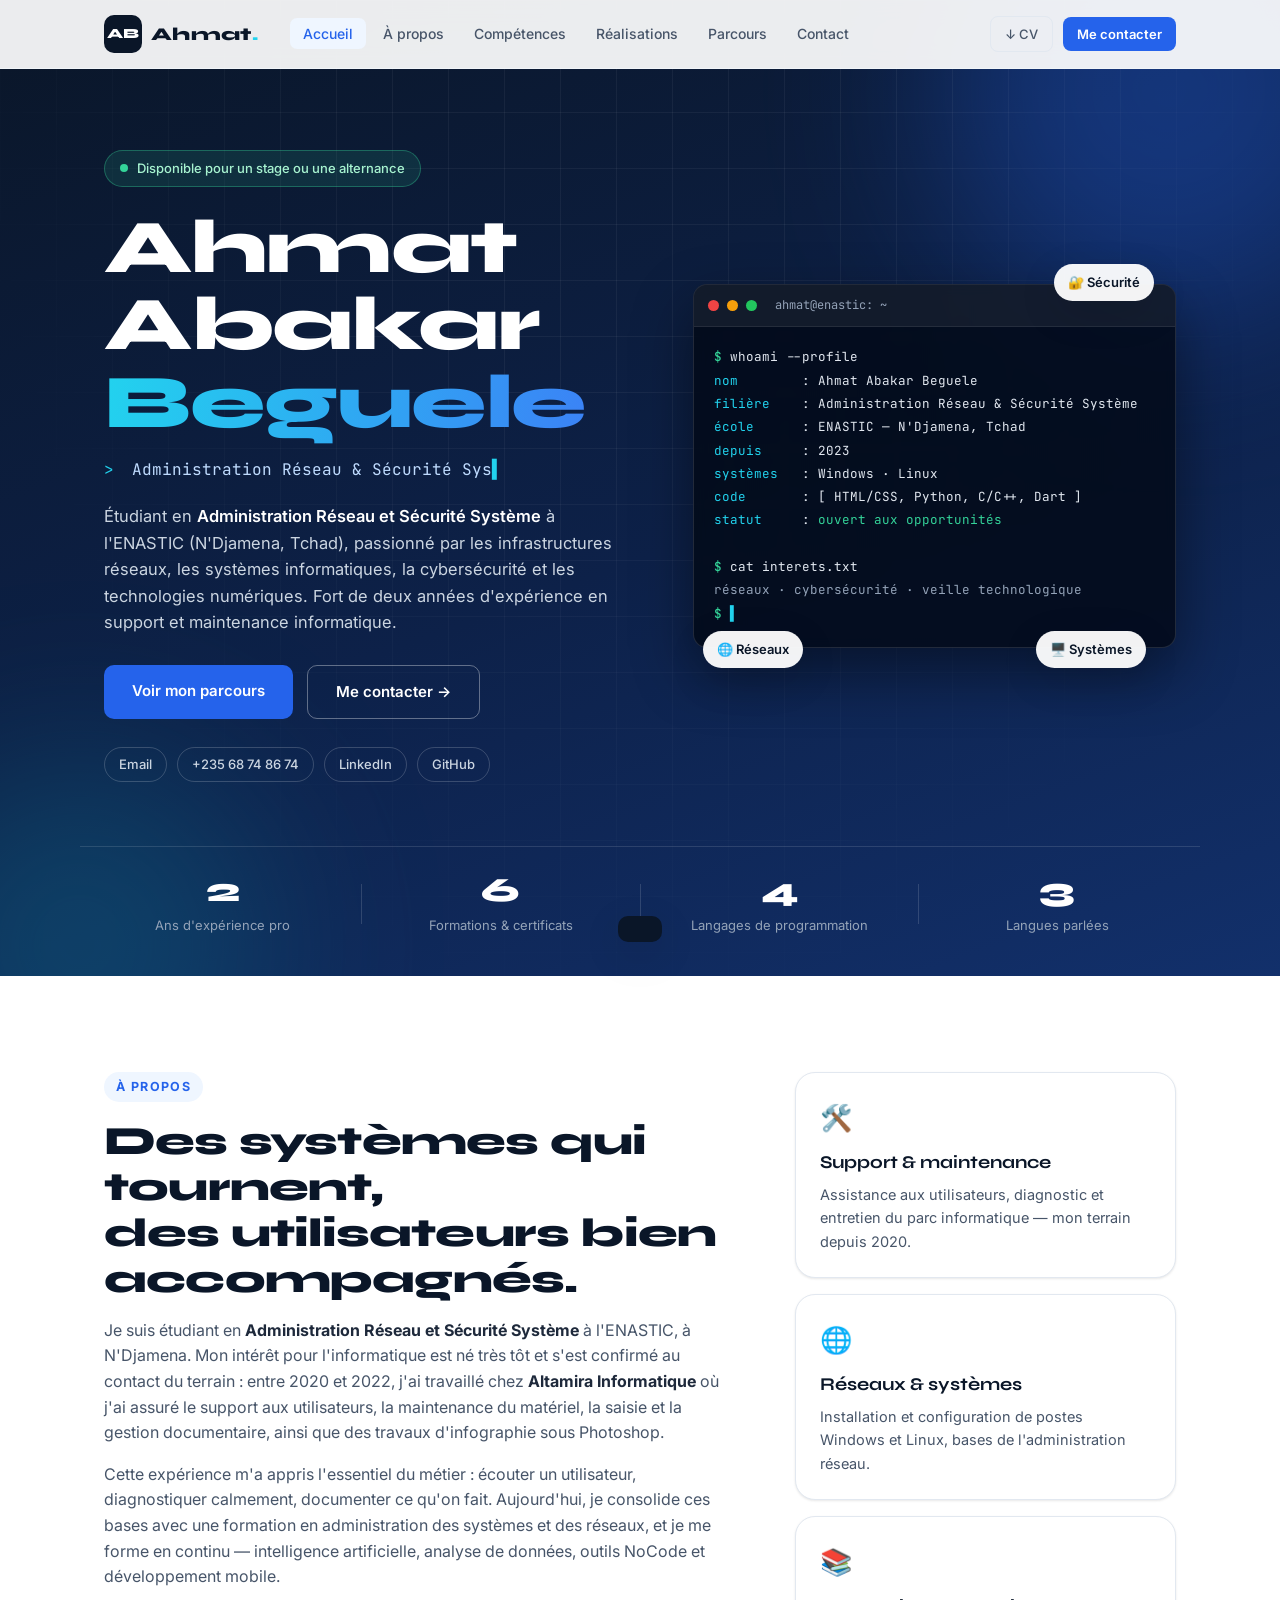
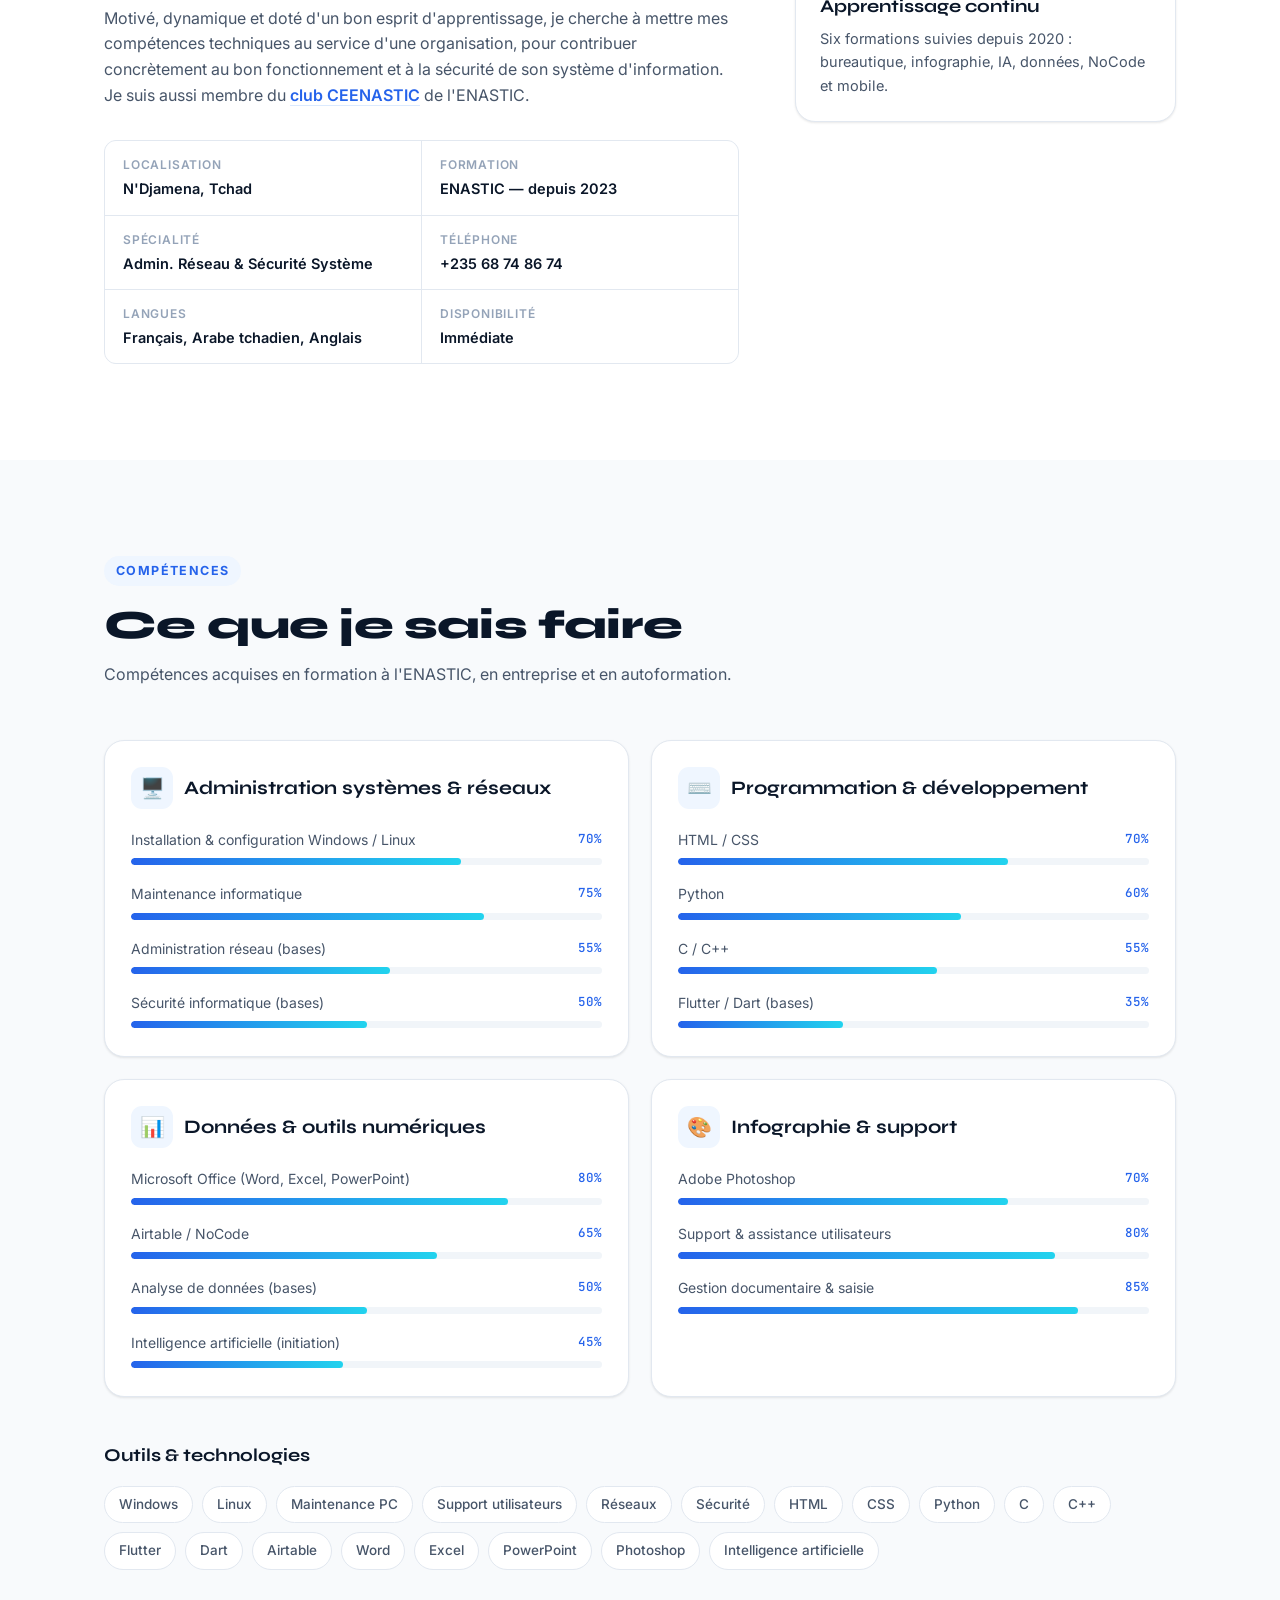
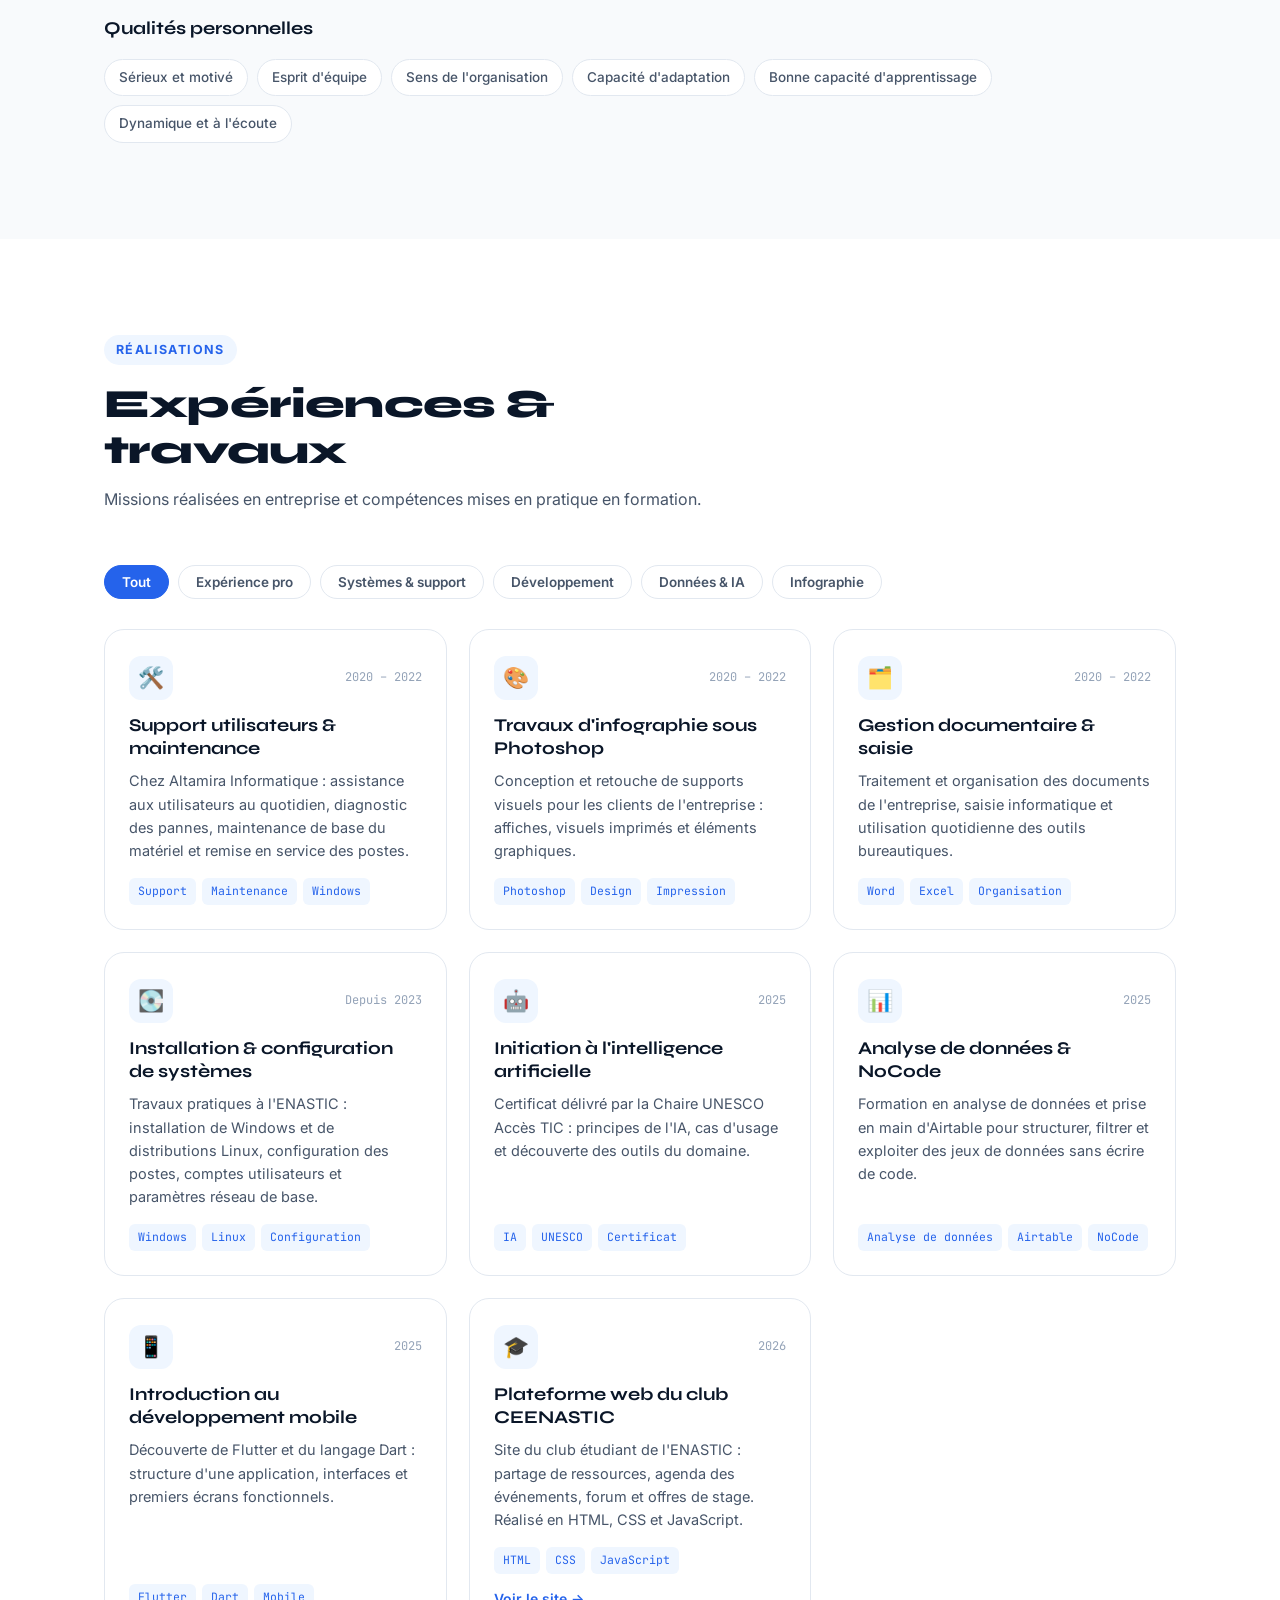
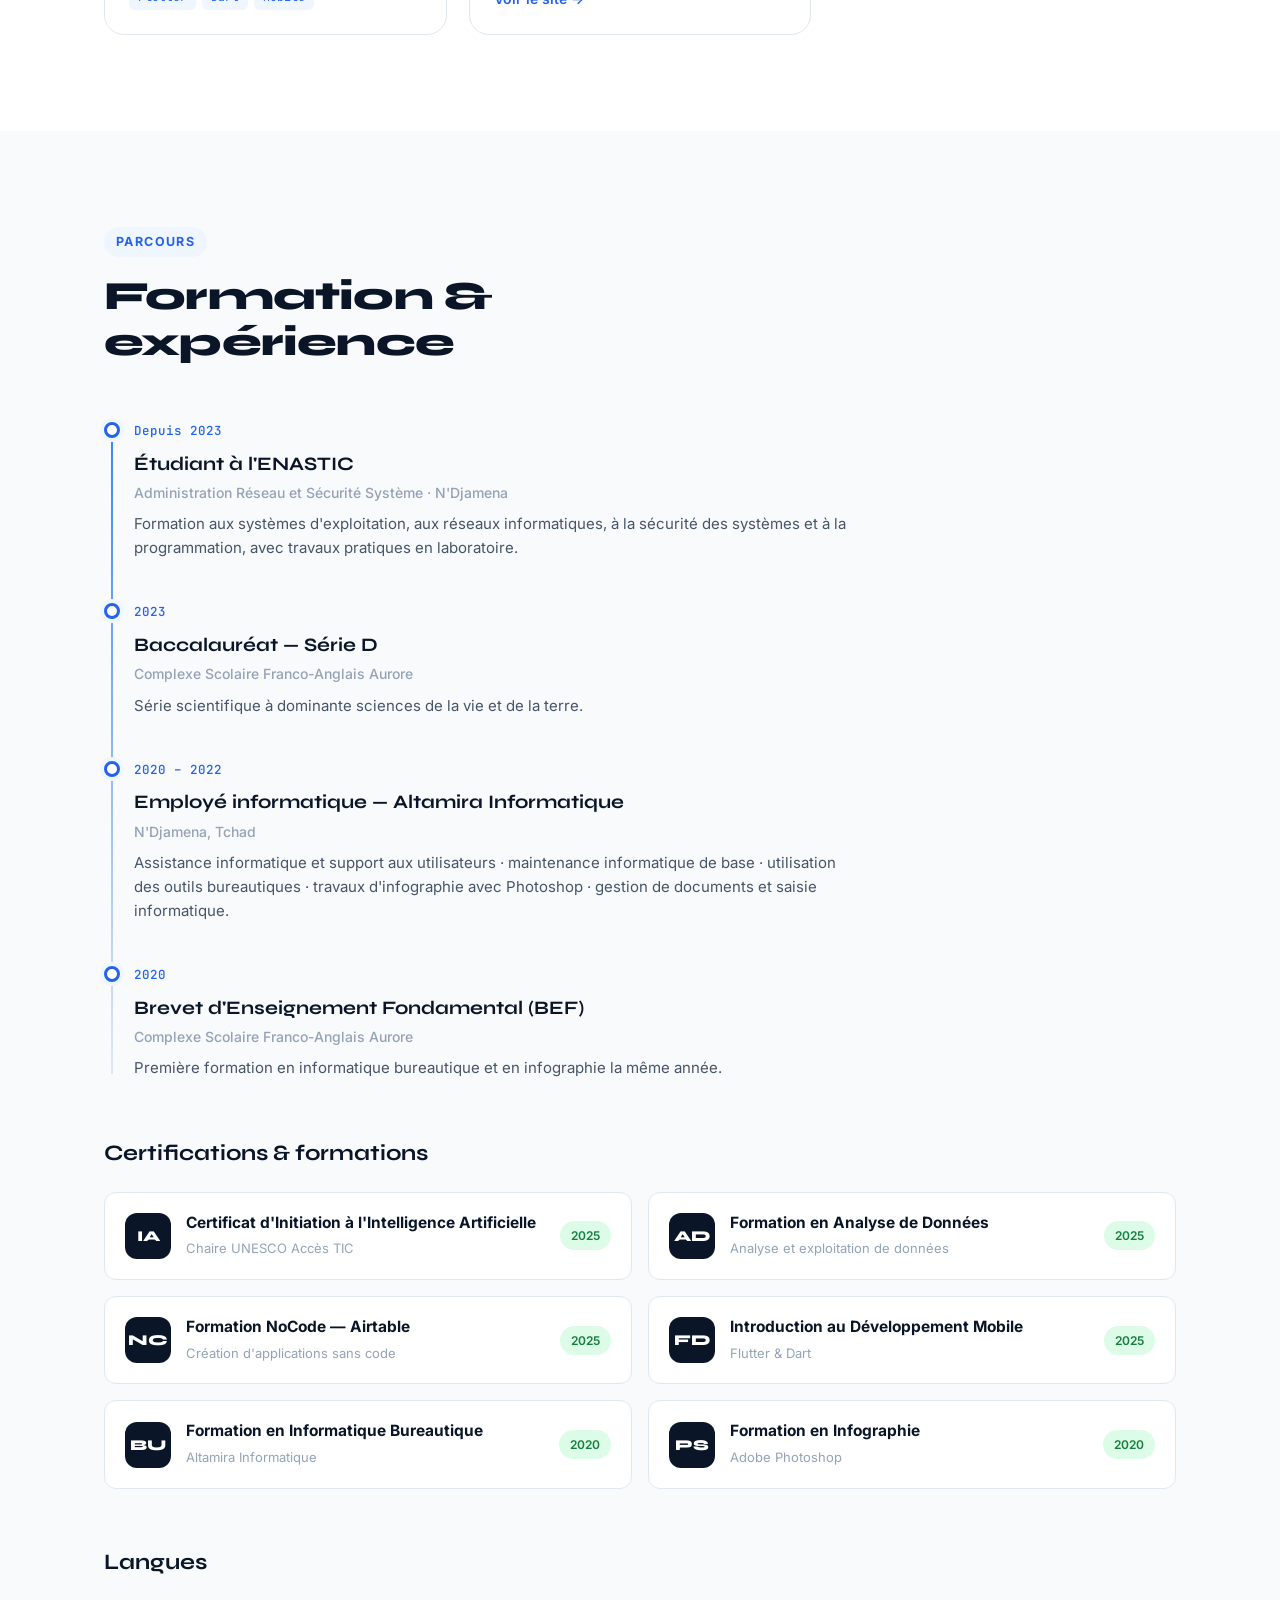
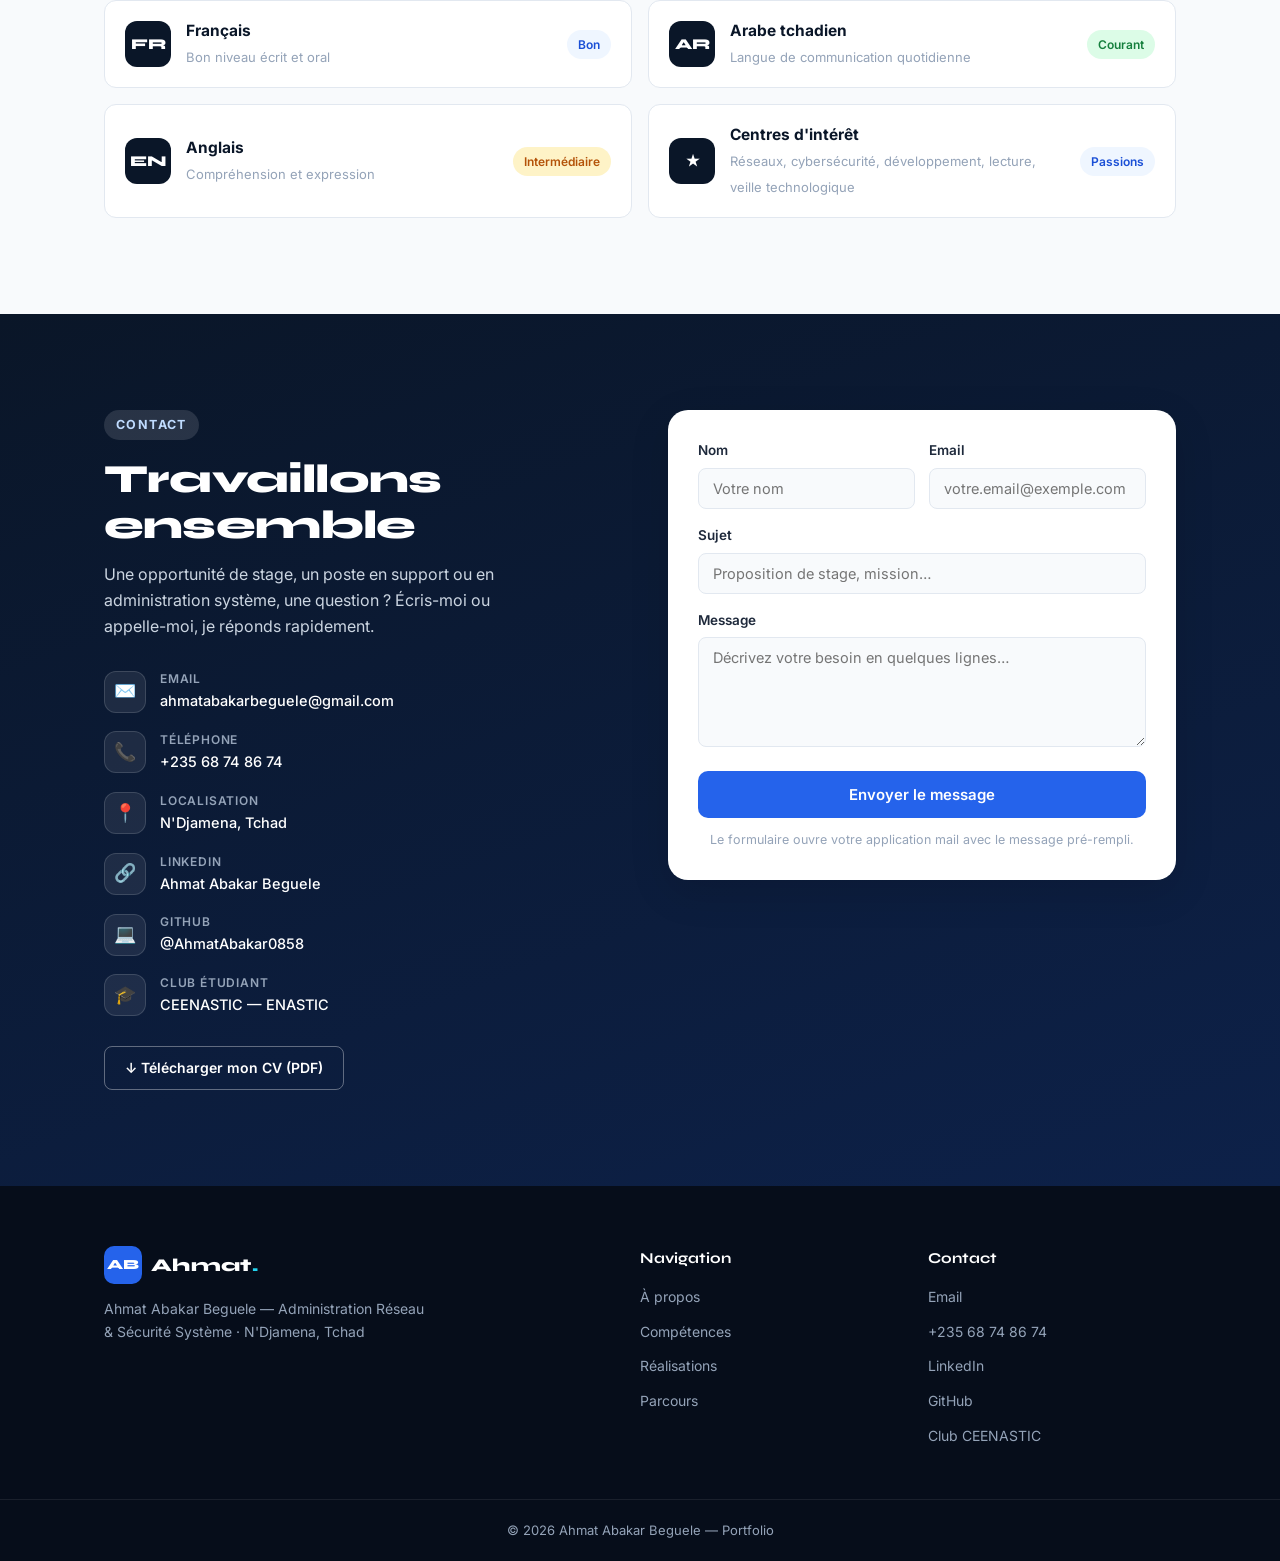
==== commit 867baf41: "Ajoute le lien LinkedIn au portfolio Ajouté dans le bandeau d'accueil, la section contact et le pied" ====
--- a/index.html
+++ b/index.html
@@ -76,6 +76,7 @@
       <div class="hero-social">
         <a href="mailto:ahmatabakarbeguele@gmail.com" class="social-chip">Email</a>
         <a href="tel:+23568748674" class="social-chip">+235 68 74 86 74</a>
+        <a href="https://www.linkedin.com/in/ahmat-abakar-beguele-320a133a6" target="_blank" rel="noopener" class="social-chip">LinkedIn</a>
         <a href="https://github.com/AhmatAbakar0858" target="_blank" rel="noopener" class="social-chip">GitHub</a>
       </div>
     </div>
@@ -461,6 +462,7 @@
         <li><span class="ci-icon">✉️</span><div><span class="ci-label">Email</span><a href="mailto:ahmatabakarbeguele@gmail.com">ahmatabakarbeguele@gmail.com</a></div></li>
         <li><span class="ci-icon">📞</span><div><span class="ci-label">Téléphone</span><a href="tel:+23568748674">+235 68 74 86 74</a></div></li>
         <li><span class="ci-icon">📍</span><div><span class="ci-label">Localisation</span><span>N'Djamena, Tchad</span></div></li>
+        <li><span class="ci-icon">🔗</span><div><span class="ci-label">LinkedIn</span><a href="https://www.linkedin.com/in/ahmat-abakar-beguele-320a133a6" target="_blank" rel="noopener">Ahmat Abakar Beguele</a></div></li>
         <li><span class="ci-icon">💻</span><div><span class="ci-label">GitHub</span><a href="https://github.com/AhmatAbakar0858" target="_blank" rel="noopener">@AhmatAbakar0858</a></div></li>
         <li><span class="ci-icon">🎓</span><div><span class="ci-label">Club étudiant</span><a href="club/index.html">CEENASTIC — ENASTIC</a></div></li>
       </ul>
@@ -514,6 +516,7 @@
       <ul>
         <li><a href="mailto:ahmatabakarbeguele@gmail.com">Email</a></li>
         <li><a href="tel:+23568748674">+235 68 74 86 74</a></li>
+        <li><a href="https://www.linkedin.com/in/ahmat-abakar-beguele-320a133a6" target="_blank" rel="noopener">LinkedIn</a></li>
         <li><a href="https://github.com/AhmatAbakar0858" target="_blank" rel="noopener">GitHub</a></li>
         <li><a href="club/index.html">Club CEENASTIC</a></li>
       </ul>
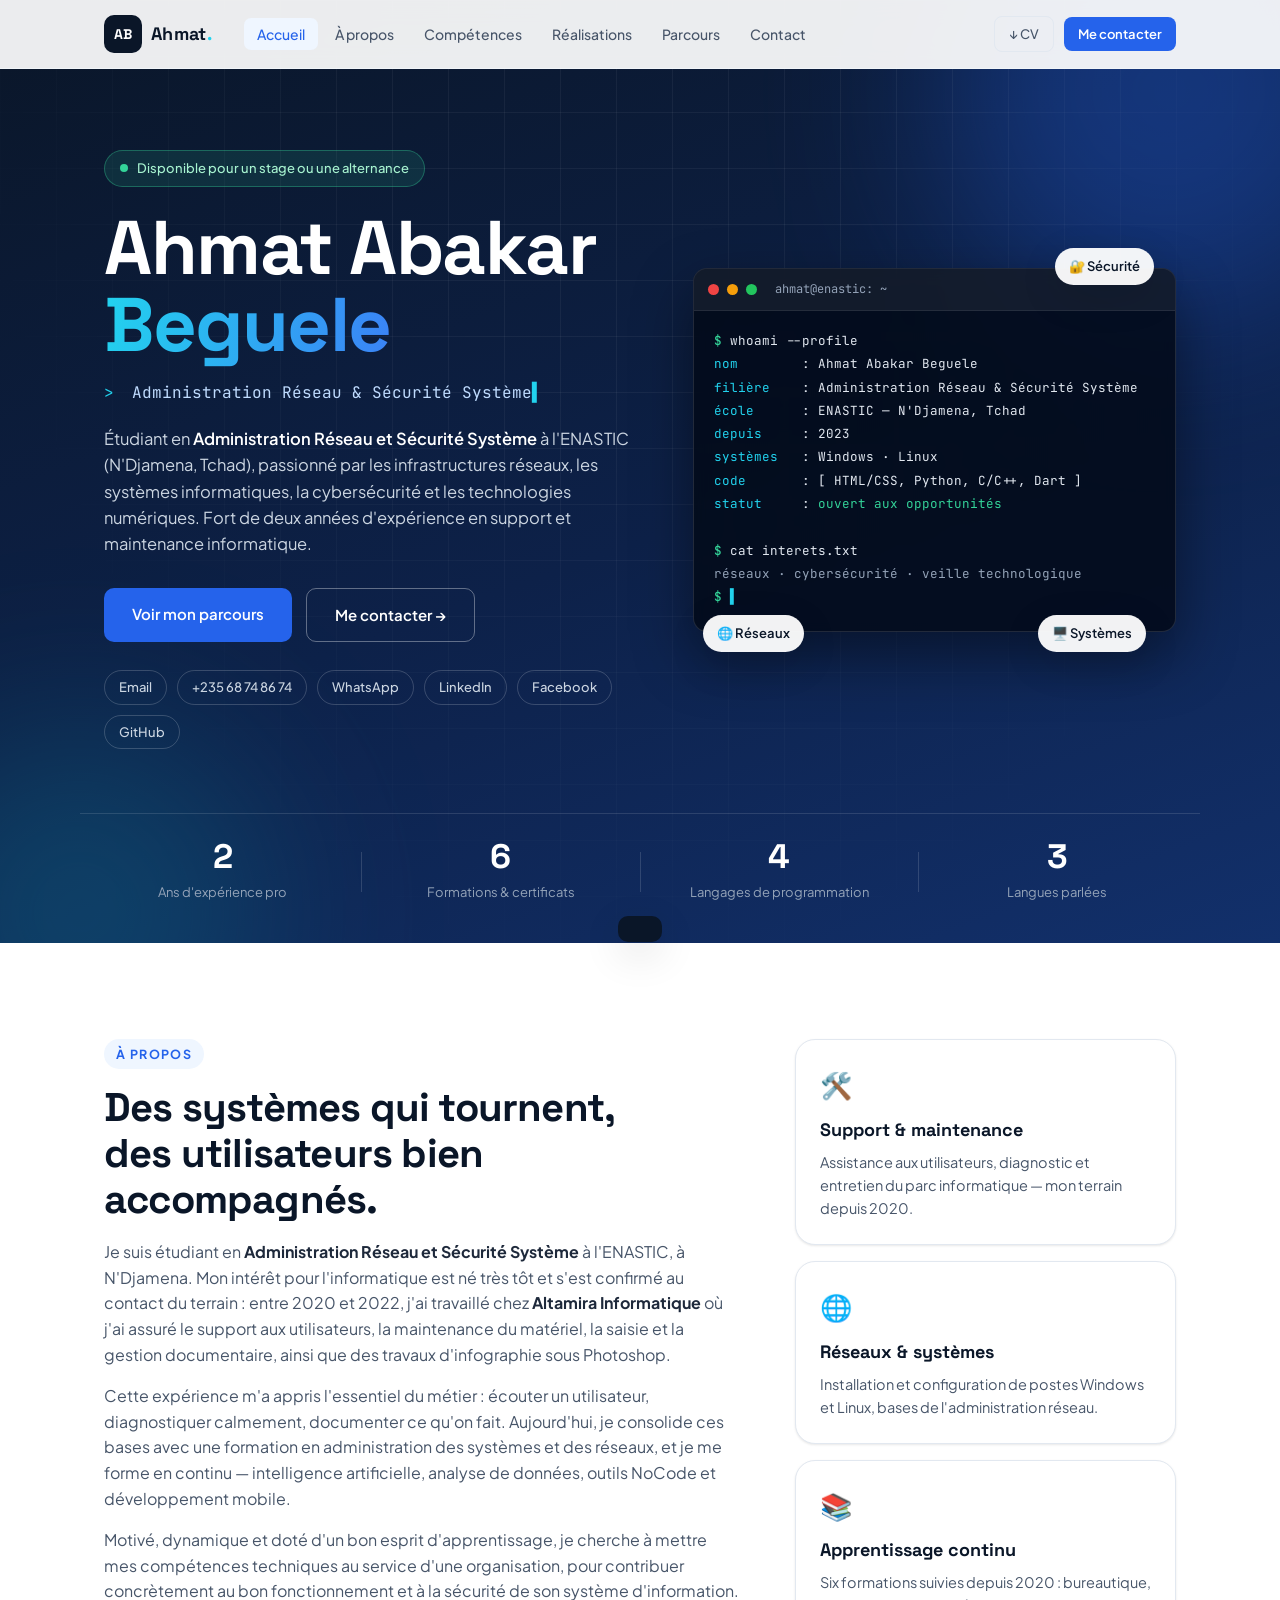
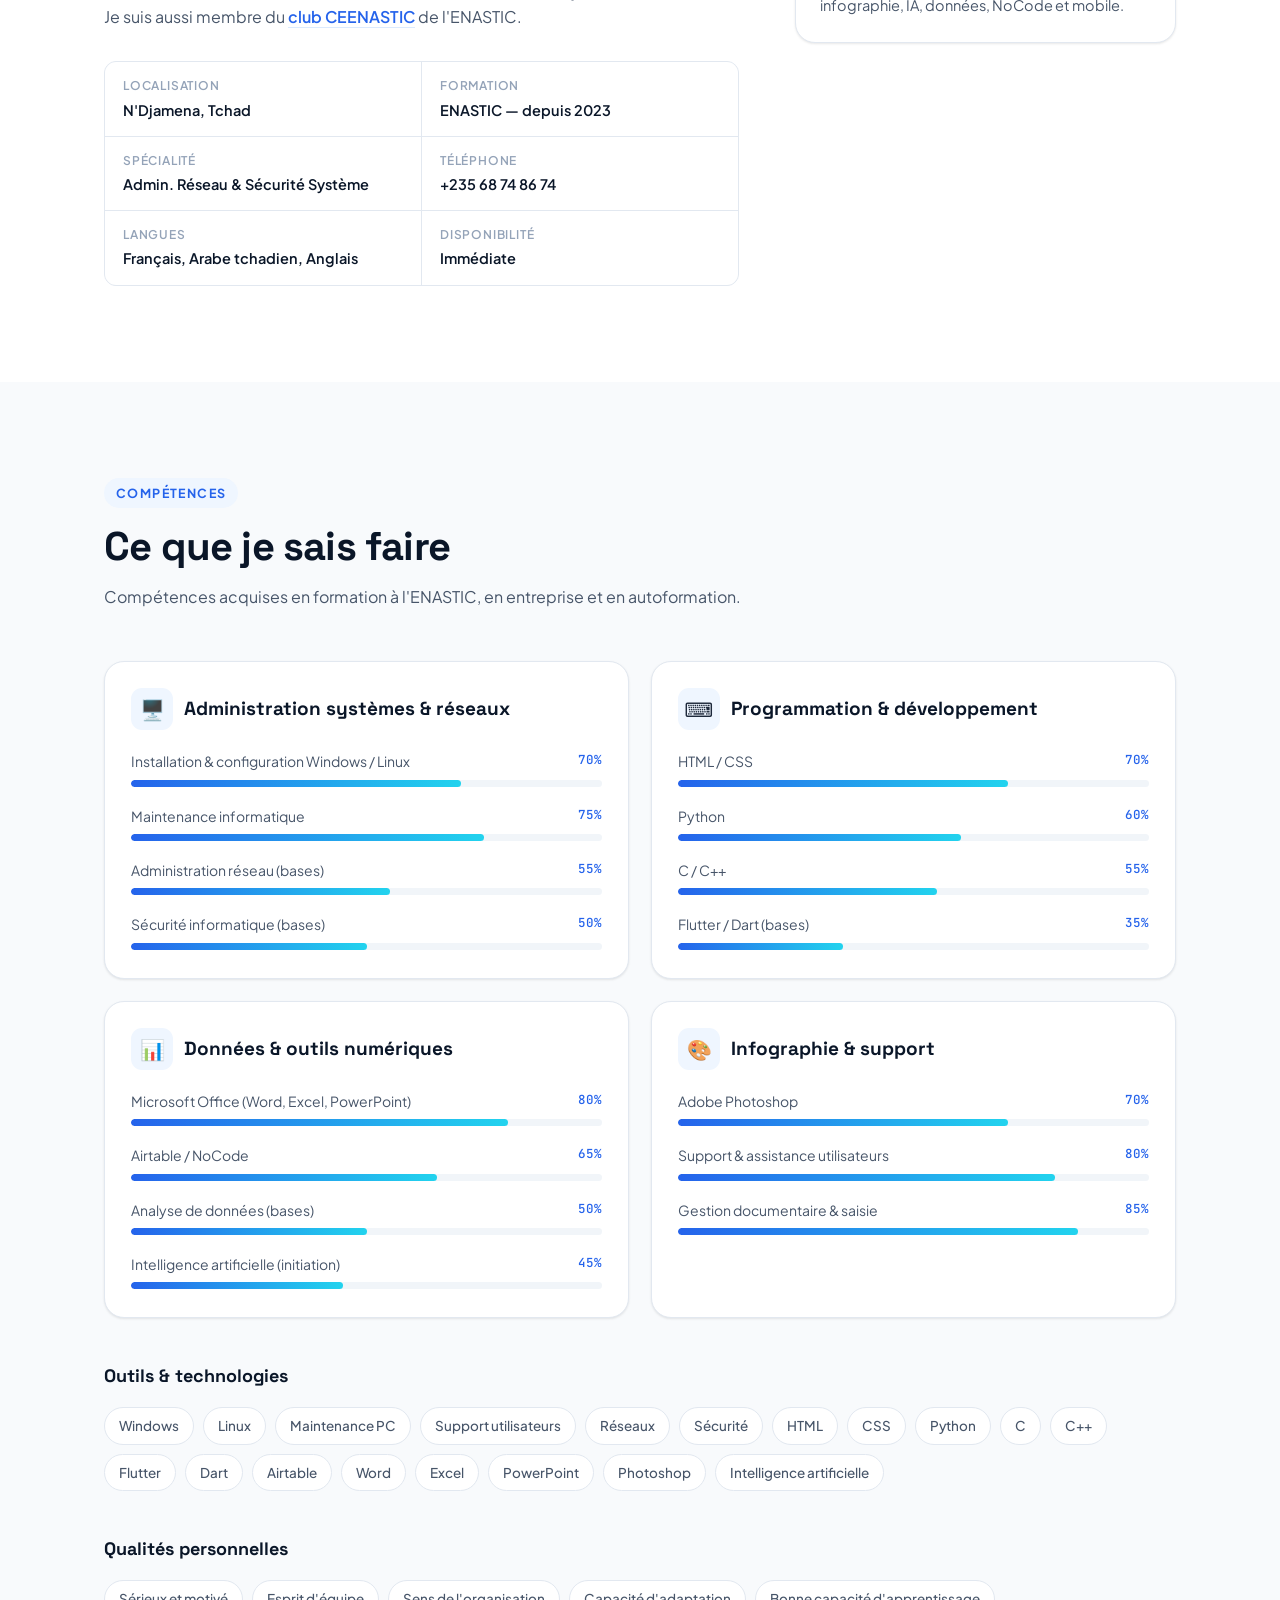
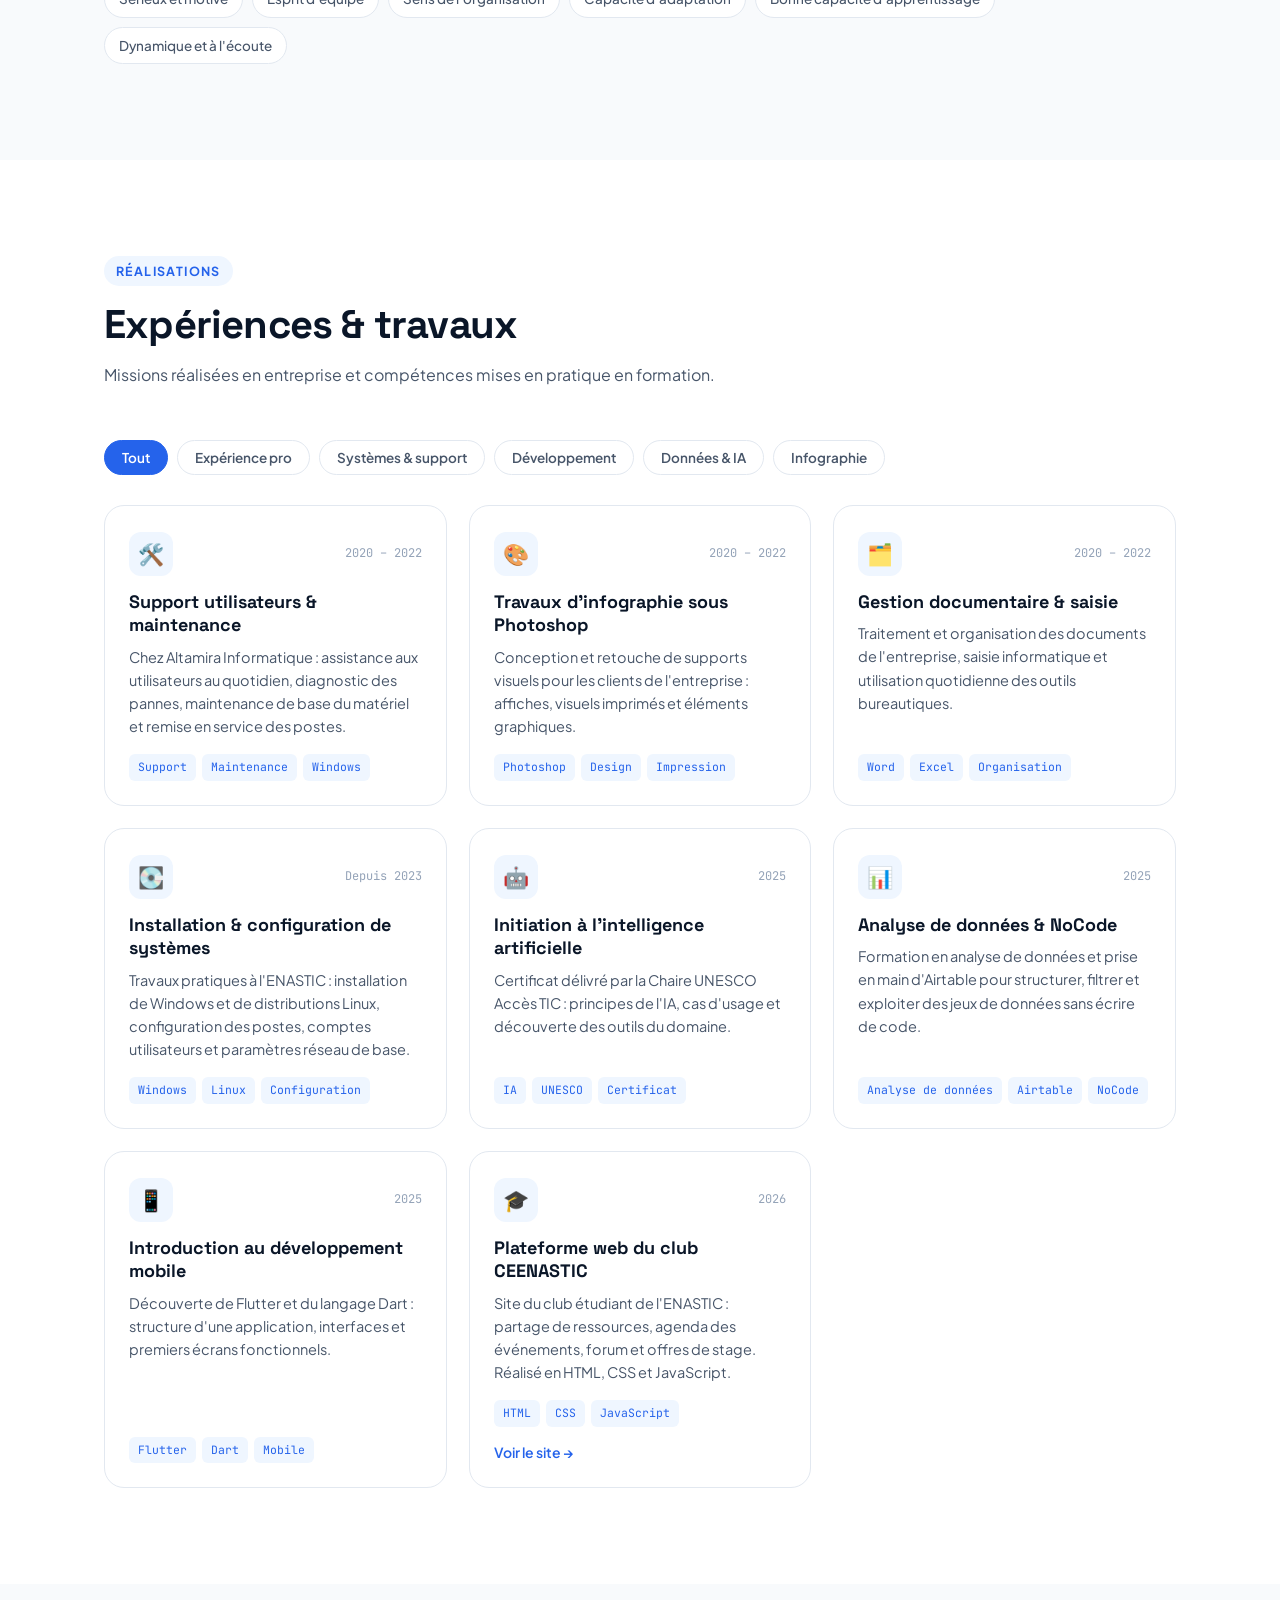
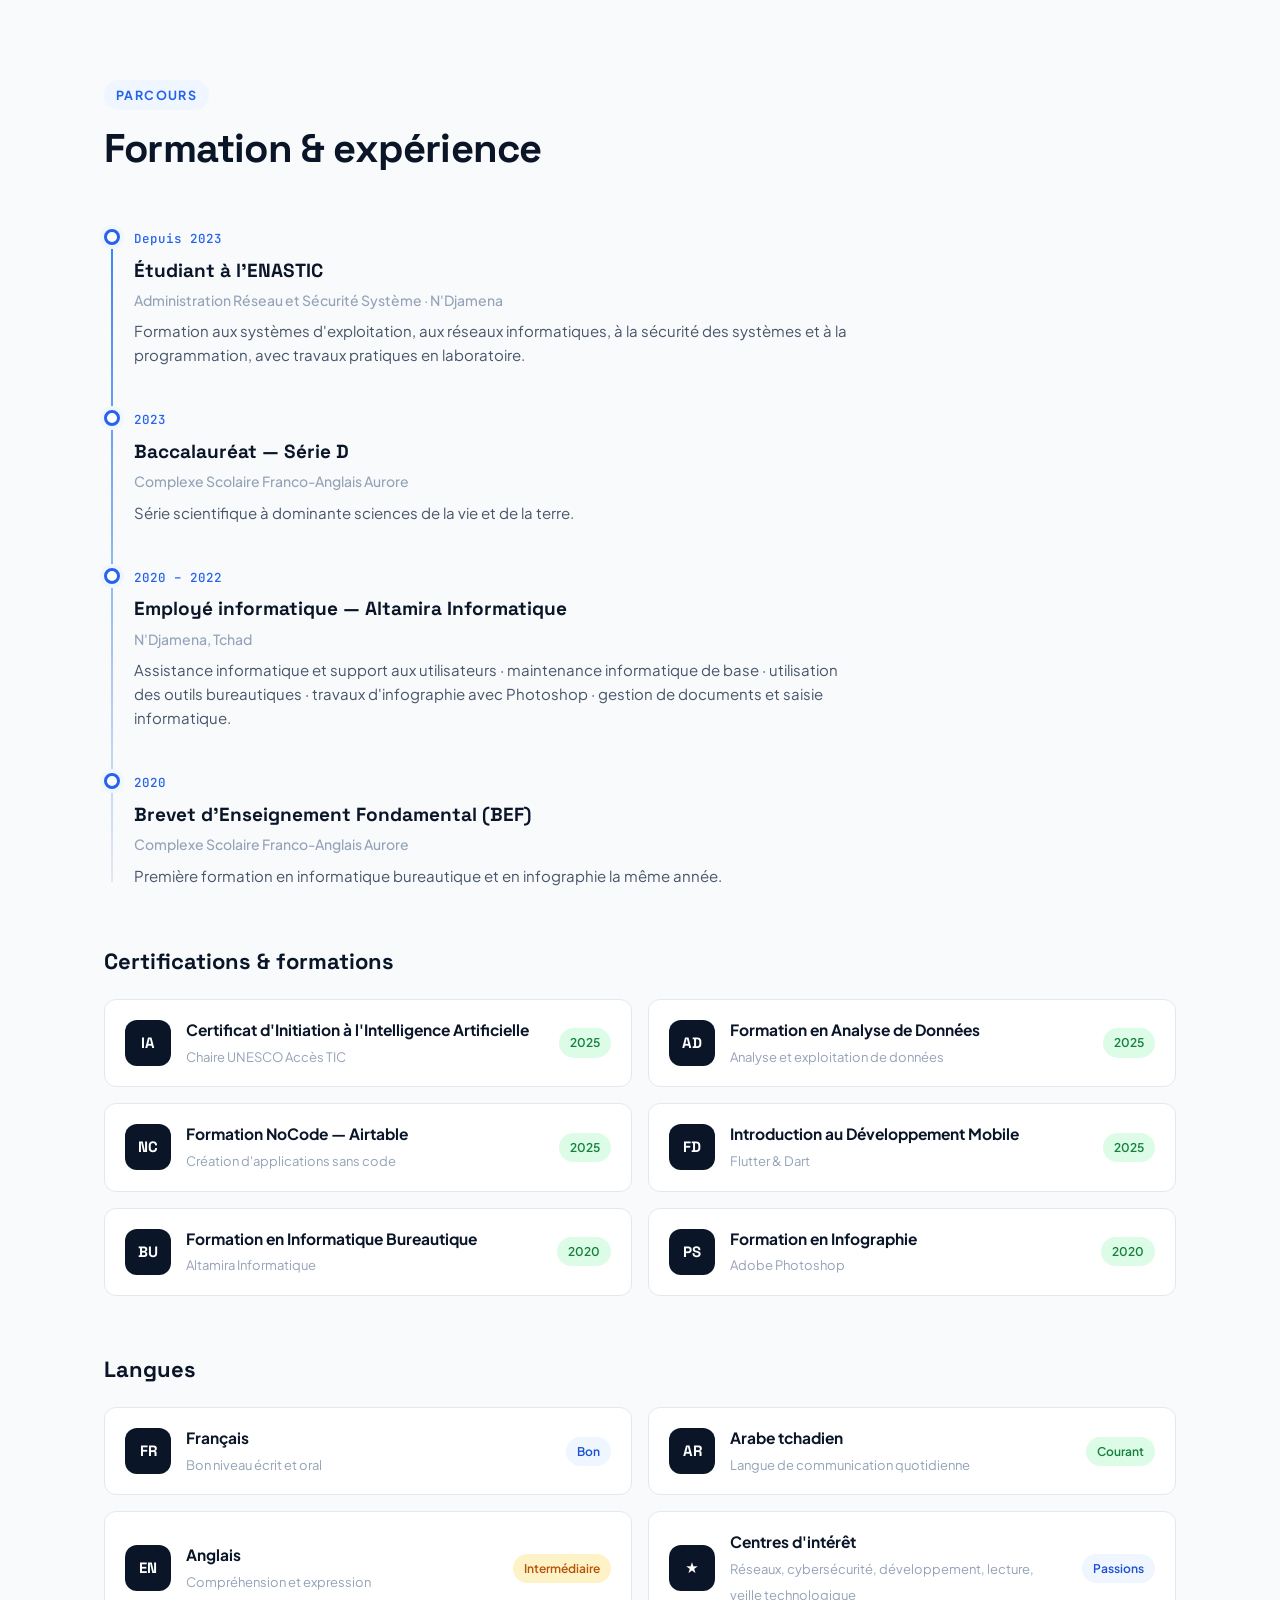
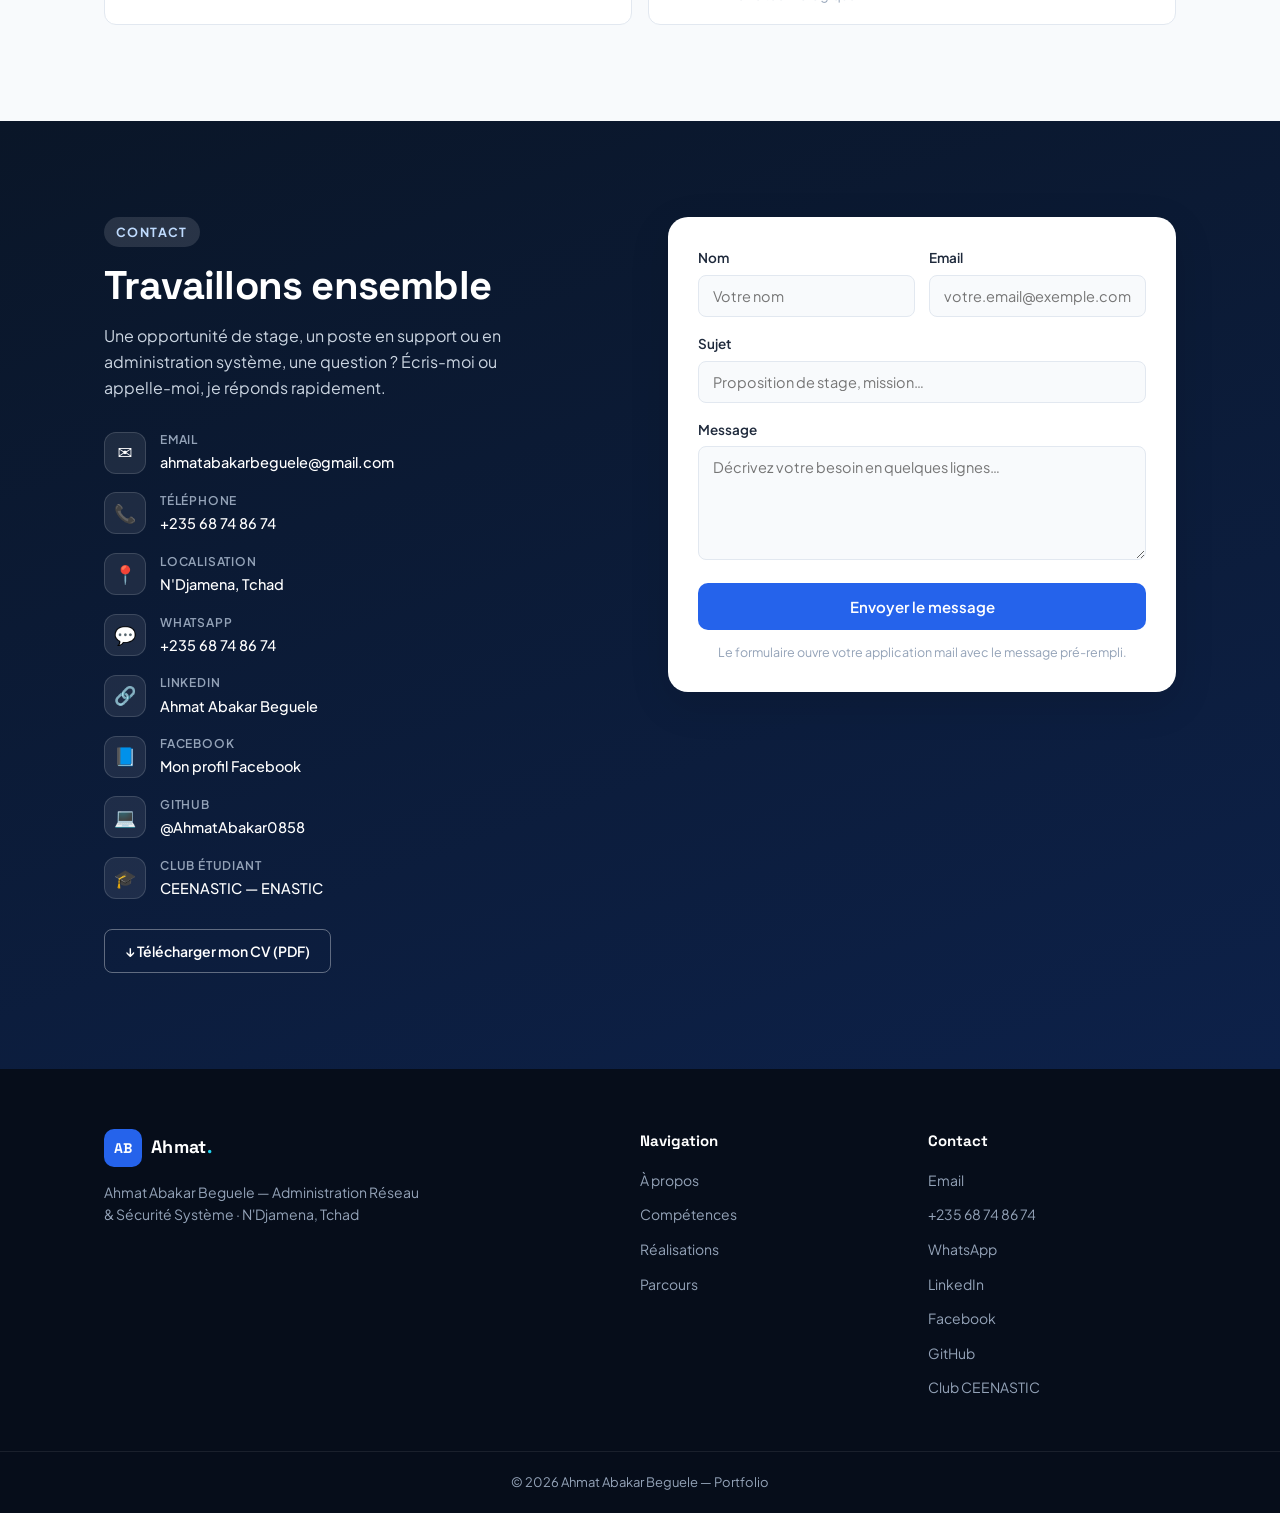
==== commit a3986651: "Ajoute WhatsApp et Facebook, et change les polices du portfolio - Liens WhatsApp (wa.me) et Facebook" ====
--- a/index.html
+++ b/index.html
@@ -11,7 +11,7 @@
   <meta property="og:type" content="website" />
   <link rel="preconnect" href="https://fonts.googleapis.com" />
   <link rel="preconnect" href="https://fonts.gstatic.com" crossorigin />
-  <link href="https://fonts.googleapis.com/css2?family=Inter:wght@300;400;500;600;700&family=Syne:wght@700;800&family=JetBrains+Mono:wght@400;500&display=swap" rel="stylesheet" />
+  <link href="https://fonts.googleapis.com/css2?family=Plus+Jakarta+Sans:wght@300;400;500;600;700;800&family=Space+Grotesk:wght@500;600;700&family=JetBrains+Mono:wght@400;500&display=swap" rel="stylesheet" />
   <link rel="stylesheet" href="portfolio.css" />
 </head>
 <body>
@@ -76,7 +76,9 @@
       <div class="hero-social">
         <a href="mailto:ahmatabakarbeguele@gmail.com" class="social-chip">Email</a>
         <a href="tel:+23568748674" class="social-chip">+235 68 74 86 74</a>
+        <a href="https://wa.me/23568748674" target="_blank" rel="noopener" class="social-chip">WhatsApp</a>
         <a href="https://www.linkedin.com/in/ahmat-abakar-beguele-320a133a6" target="_blank" rel="noopener" class="social-chip">LinkedIn</a>
+        <a href="https://www.facebook.com/share/1DRgkm9XPq/" target="_blank" rel="noopener" class="social-chip">Facebook</a>
         <a href="https://github.com/AhmatAbakar0858" target="_blank" rel="noopener" class="social-chip">GitHub</a>
       </div>
     </div>
@@ -462,7 +464,9 @@
         <li><span class="ci-icon">✉️</span><div><span class="ci-label">Email</span><a href="mailto:ahmatabakarbeguele@gmail.com">ahmatabakarbeguele@gmail.com</a></div></li>
         <li><span class="ci-icon">📞</span><div><span class="ci-label">Téléphone</span><a href="tel:+23568748674">+235 68 74 86 74</a></div></li>
         <li><span class="ci-icon">📍</span><div><span class="ci-label">Localisation</span><span>N'Djamena, Tchad</span></div></li>
+        <li><span class="ci-icon">💬</span><div><span class="ci-label">WhatsApp</span><a href="https://wa.me/23568748674" target="_blank" rel="noopener">+235 68 74 86 74</a></div></li>
         <li><span class="ci-icon">🔗</span><div><span class="ci-label">LinkedIn</span><a href="https://www.linkedin.com/in/ahmat-abakar-beguele-320a133a6" target="_blank" rel="noopener">Ahmat Abakar Beguele</a></div></li>
+        <li><span class="ci-icon">📘</span><div><span class="ci-label">Facebook</span><a href="https://www.facebook.com/share/1DRgkm9XPq/" target="_blank" rel="noopener">Mon profil Facebook</a></div></li>
         <li><span class="ci-icon">💻</span><div><span class="ci-label">GitHub</span><a href="https://github.com/AhmatAbakar0858" target="_blank" rel="noopener">@AhmatAbakar0858</a></div></li>
         <li><span class="ci-icon">🎓</span><div><span class="ci-label">Club étudiant</span><a href="club/index.html">CEENASTIC — ENASTIC</a></div></li>
       </ul>
@@ -516,7 +520,9 @@
       <ul>
         <li><a href="mailto:ahmatabakarbeguele@gmail.com">Email</a></li>
         <li><a href="tel:+23568748674">+235 68 74 86 74</a></li>
+        <li><a href="https://wa.me/23568748674" target="_blank" rel="noopener">WhatsApp</a></li>
         <li><a href="https://www.linkedin.com/in/ahmat-abakar-beguele-320a133a6" target="_blank" rel="noopener">LinkedIn</a></li>
+        <li><a href="https://www.facebook.com/share/1DRgkm9XPq/" target="_blank" rel="noopener">Facebook</a></li>
         <li><a href="https://github.com/AhmatAbakar0858" target="_blank" rel="noopener">GitHub</a></li>
         <li><a href="club/index.html">Club CEENASTIC</a></li>
       </ul>
--- a/portfolio.css
+++ b/portfolio.css
@@ -32,8 +32,8 @@
   --shadow-md: 0 4px 16px rgba(0,0,0,.08);
   --shadow-lg: 0 12px 40px rgba(0,0,0,.12);
 
-  --font-display: 'Syne', sans-serif;
-  --font-body:    'Inter', sans-serif;
+  --font-display: 'Space Grotesk', 'Segoe UI', system-ui, sans-serif;
+  --font-body:    'Plus Jakarta Sans', 'Segoe UI', system-ui, sans-serif;
   --font-mono:    'JetBrains Mono', ui-monospace, monospace;
 }
 
@@ -106,9 +106,9 @@
   width: 38px; height: 38px;
   background: var(--blue-900); color: var(--white);
   border-radius: 10px; display: grid; place-items: center;
-  font-family: var(--font-display); font-size: 14px; font-weight: 800; letter-spacing: .5px;
-}
-.brand-name { font-family: var(--font-display); font-size: 18px; font-weight: 800; color: var(--blue-900); letter-spacing: .3px; }
+  font-family: var(--font-display); font-size: 14px; font-weight: 700; letter-spacing: .5px;
+}
+.brand-name { font-family: var(--font-display); font-size: 18px; font-weight: 700; color: var(--blue-900); letter-spacing: .3px; }
 .brand-dot { color: var(--cyan); }
 
 .nav-links { display: flex; gap: 4px; }
@@ -165,7 +165,7 @@
 }
 
 .hero-title {
-  font-family: var(--font-display); font-weight: 800;
+  font-family: var(--font-display); font-weight: 700;
   font-size: clamp(44px, 6.4vw, 76px); line-height: 1.02; letter-spacing: -1.5px;
   margin-bottom: 16px;
 }
@@ -239,8 +239,8 @@
   border-top: 1px solid rgba(255,255,255,.12);
 }
 .stat { display: flex; flex-direction: column; align-items: center; flex: 1; position: relative; }
-.stat-num { font-family: var(--font-display); font-size: 34px; font-weight: 800; color: var(--white); line-height: 1; }
-.stat-suffix { position: absolute; top: 0; right: calc(50% - 34px); font-family: var(--font-display); font-size: 20px; font-weight: 800; color: var(--cyan); }
+.stat-num { font-family: var(--font-display); font-size: 34px; font-weight: 700; color: var(--white); line-height: 1; }
+.stat-suffix { position: absolute; top: 0; right: calc(50% - 34px); font-family: var(--font-display); font-size: 20px; font-weight: 700; color: var(--cyan); }
 .stat-label { font-size: 13px; color: #94a3b8; margin-top: 8px; }
 .stat-divider { width: 1px; height: 40px; background: rgba(255,255,255,.14); }
 
@@ -255,7 +255,7 @@
 }
 .section-tag.light { background: rgba(255,255,255,.12); color: #bfdbfe; }
 .section-header h2, .about-text h2, .contact-info h2 {
-  font-family: var(--font-display); font-weight: 800;
+  font-family: var(--font-display); font-weight: 700;
   font-size: clamp(28px, 3.6vw, 40px); line-height: 1.15; letter-spacing: -.8px; color: var(--blue-900);
 }
 .section-desc { margin-top: 14px; color: var(--gray-600); font-size: 16px; }
@@ -338,7 +338,7 @@
 .service-card:hover { transform: translateY(-4px); box-shadow: var(--shadow-md); border-color: var(--blue-100); }
 .service-card:hover::before { transform: scaleY(1); }
 .service-num {
-  font-family: var(--font-display); font-size: 13px; font-weight: 800;
+  font-family: var(--font-display); font-size: 13px; font-weight: 700;
   color: var(--blue-400); letter-spacing: 1px; display: block; margin-bottom: 10px;
 }
 .service-card h3 { font-family: var(--font-display); font-size: 20px; color: var(--blue-900); margin-bottom: 9px; }
@@ -407,7 +407,7 @@
 .cert-logo {
   width: 46px; height: 46px; flex-shrink: 0; display: grid; place-items: center;
   background: var(--blue-900); color: var(--white); border-radius: 12px;
-  font-family: var(--font-display); font-size: 15px; font-weight: 800;
+  font-family: var(--font-display); font-size: 15px; font-weight: 700;
 }
 .cert-card h4 { font-size: 15.5px; color: var(--blue-900); }
 .cert-org { font-size: 13px; color: var(--gray-400); }
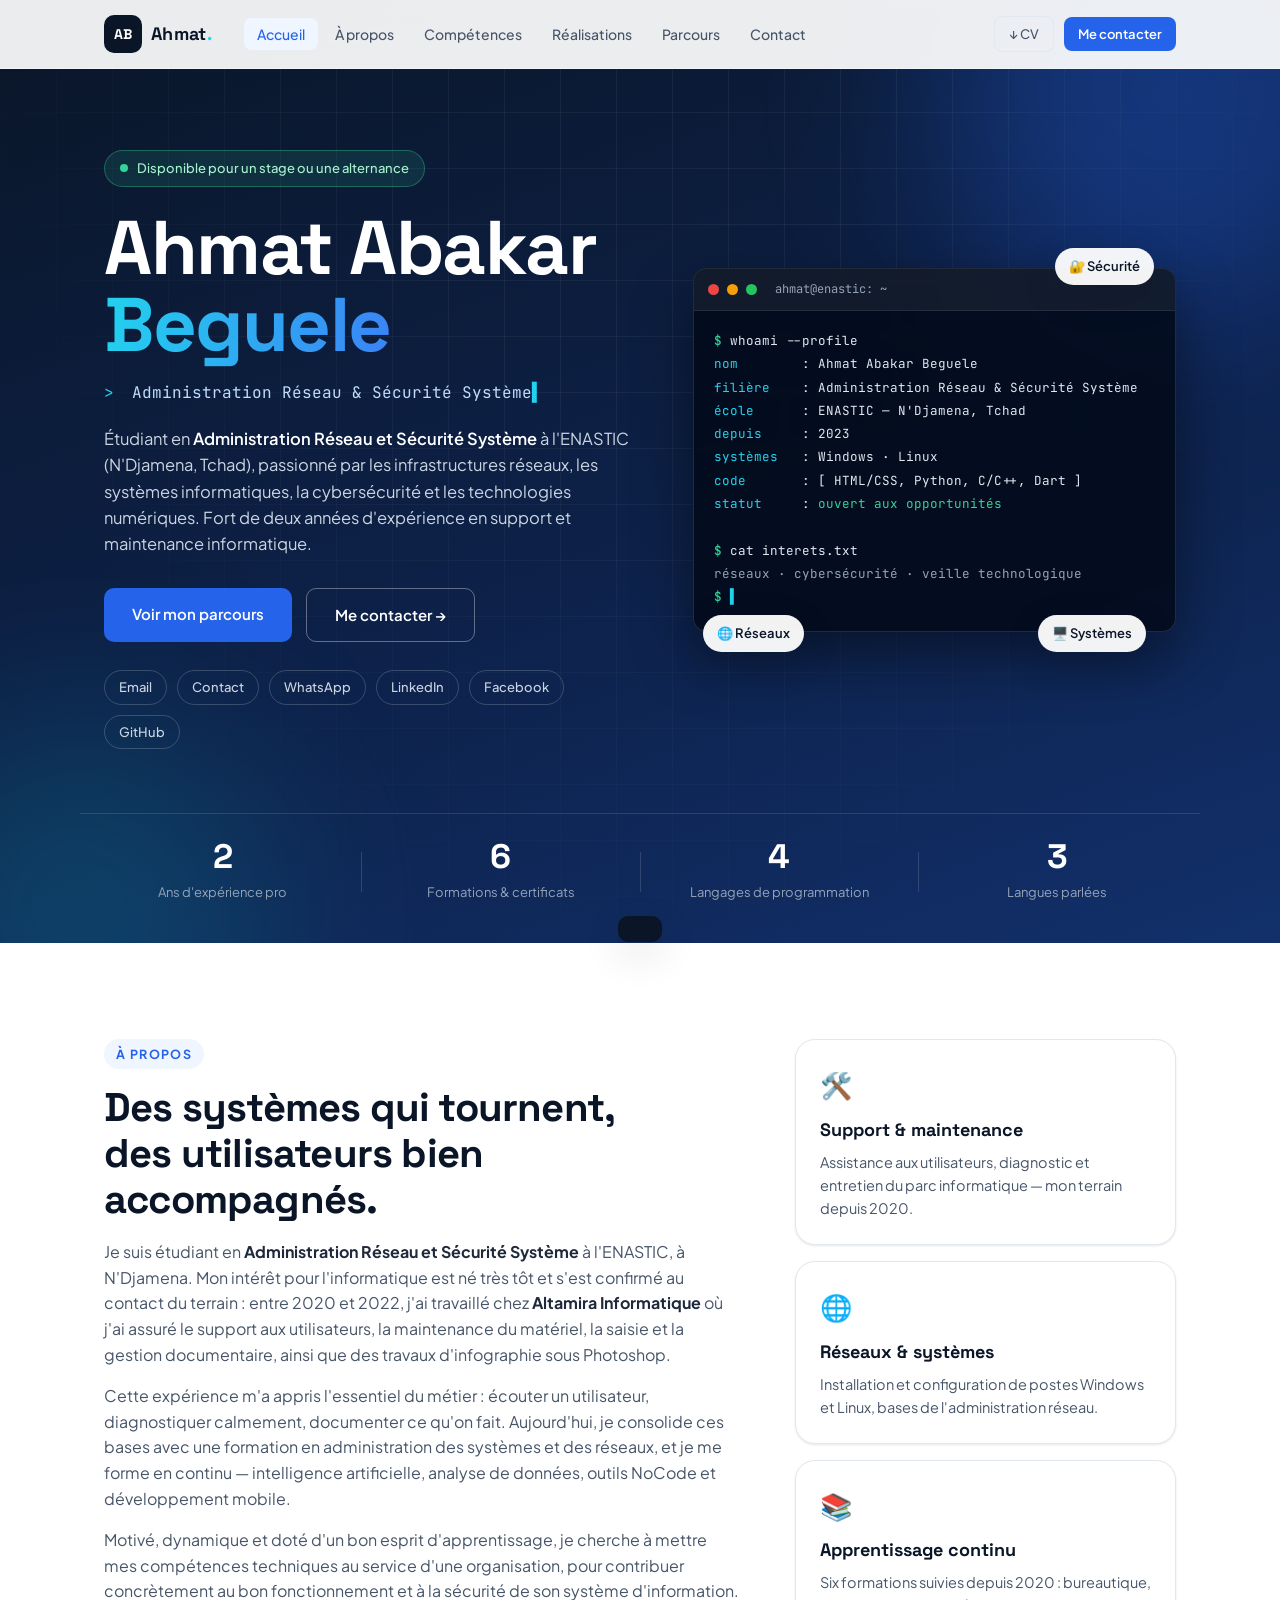
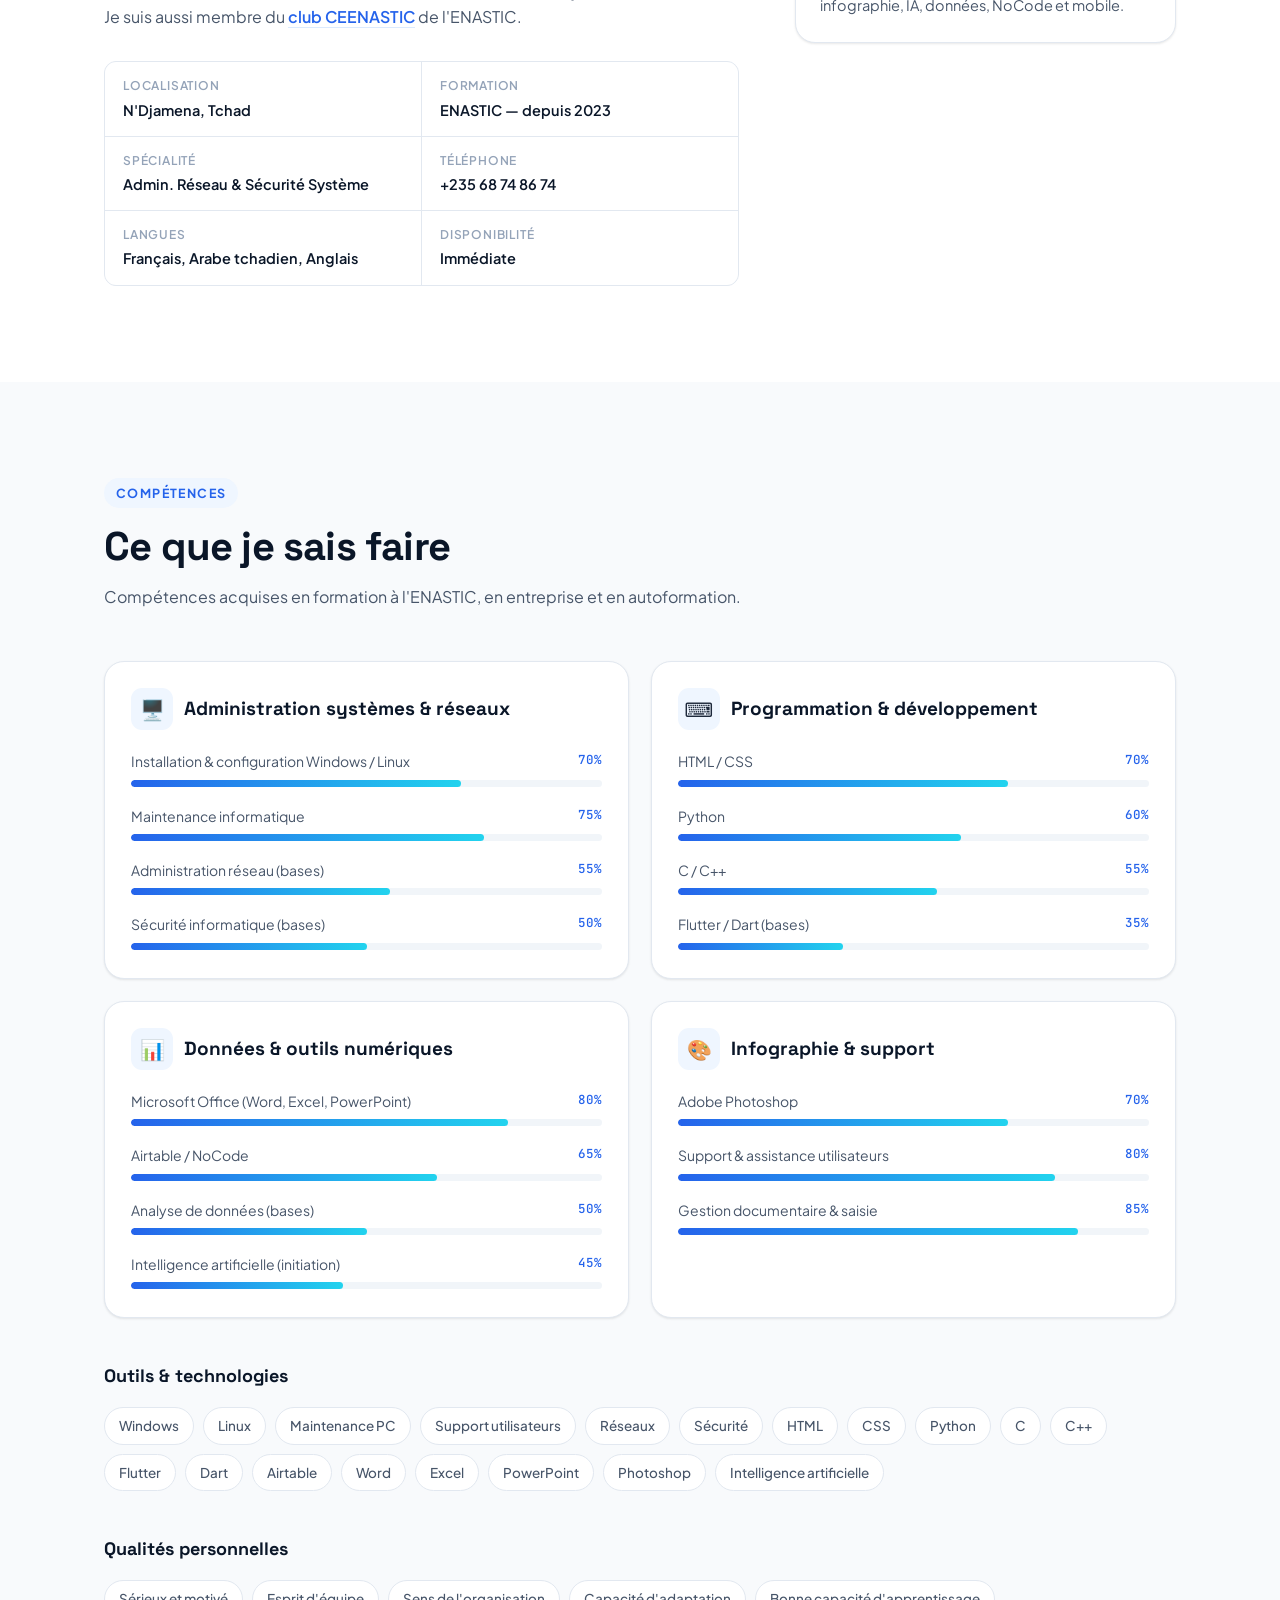
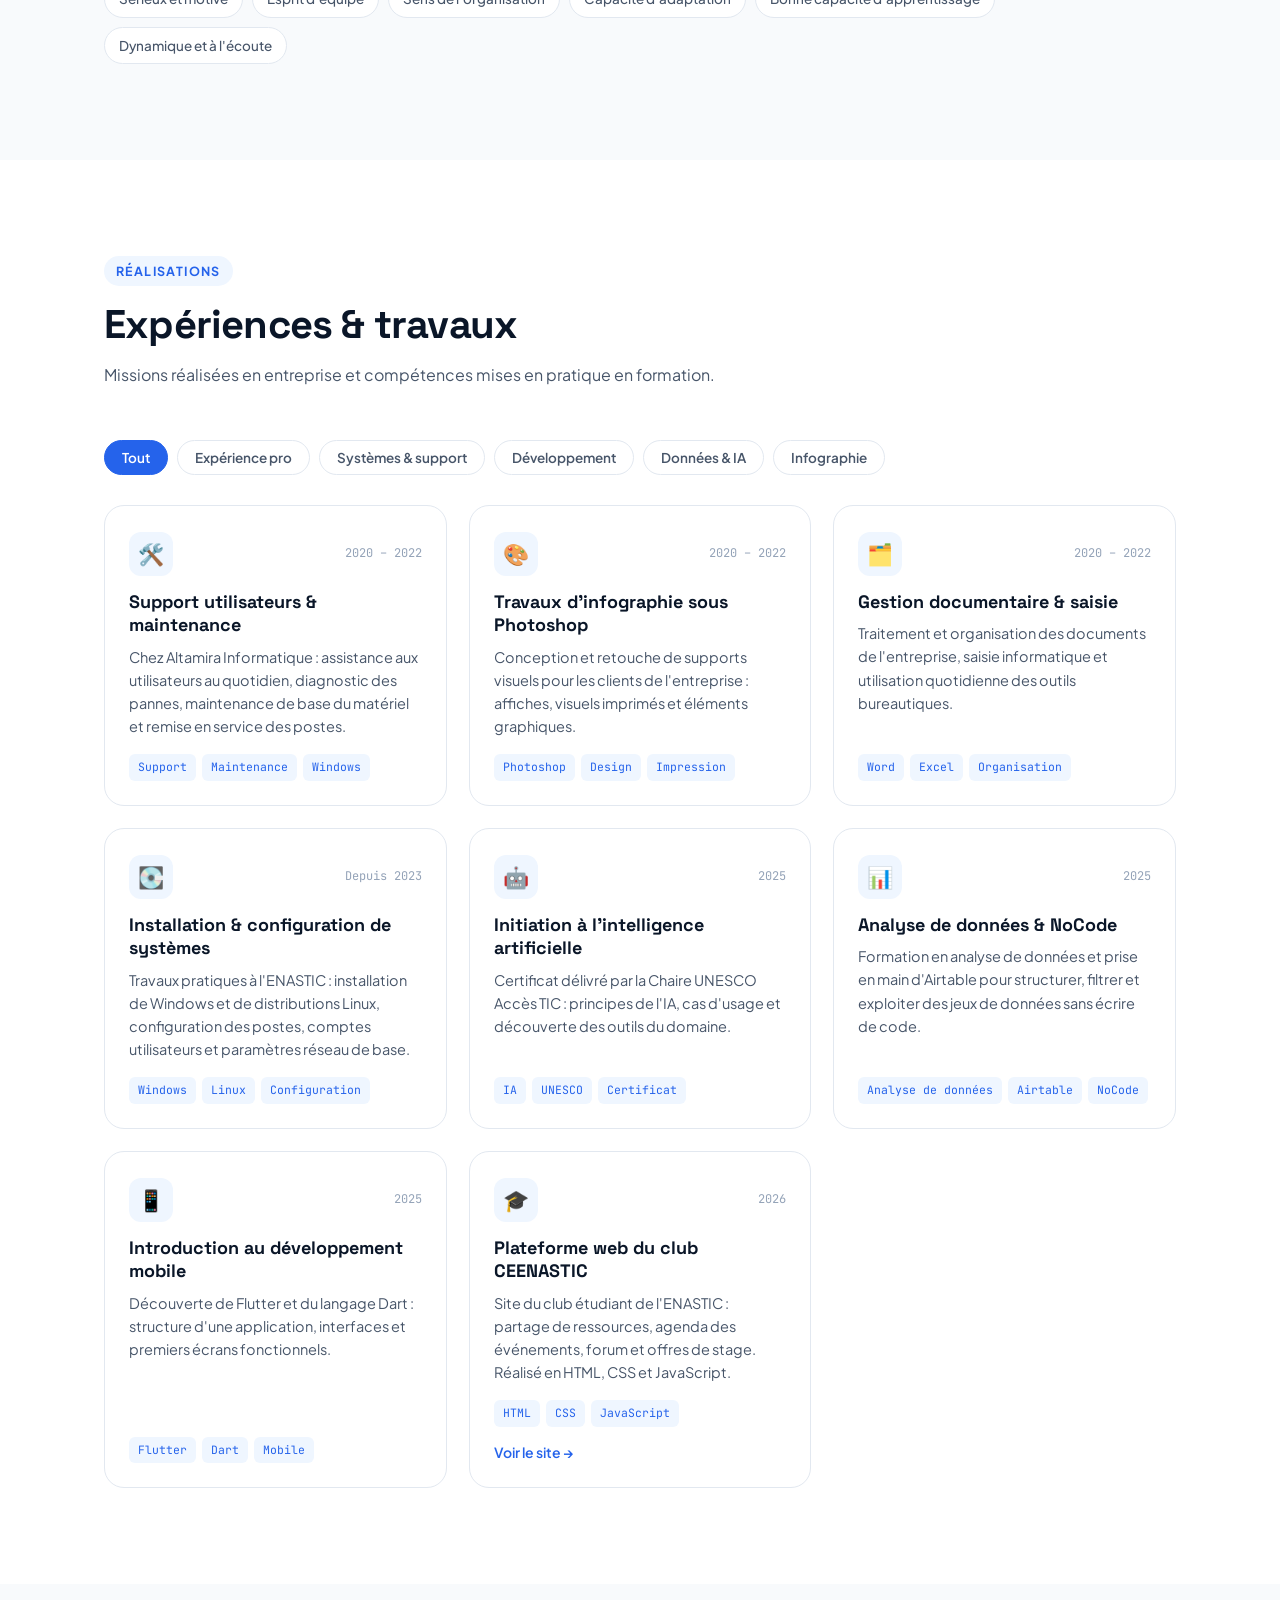
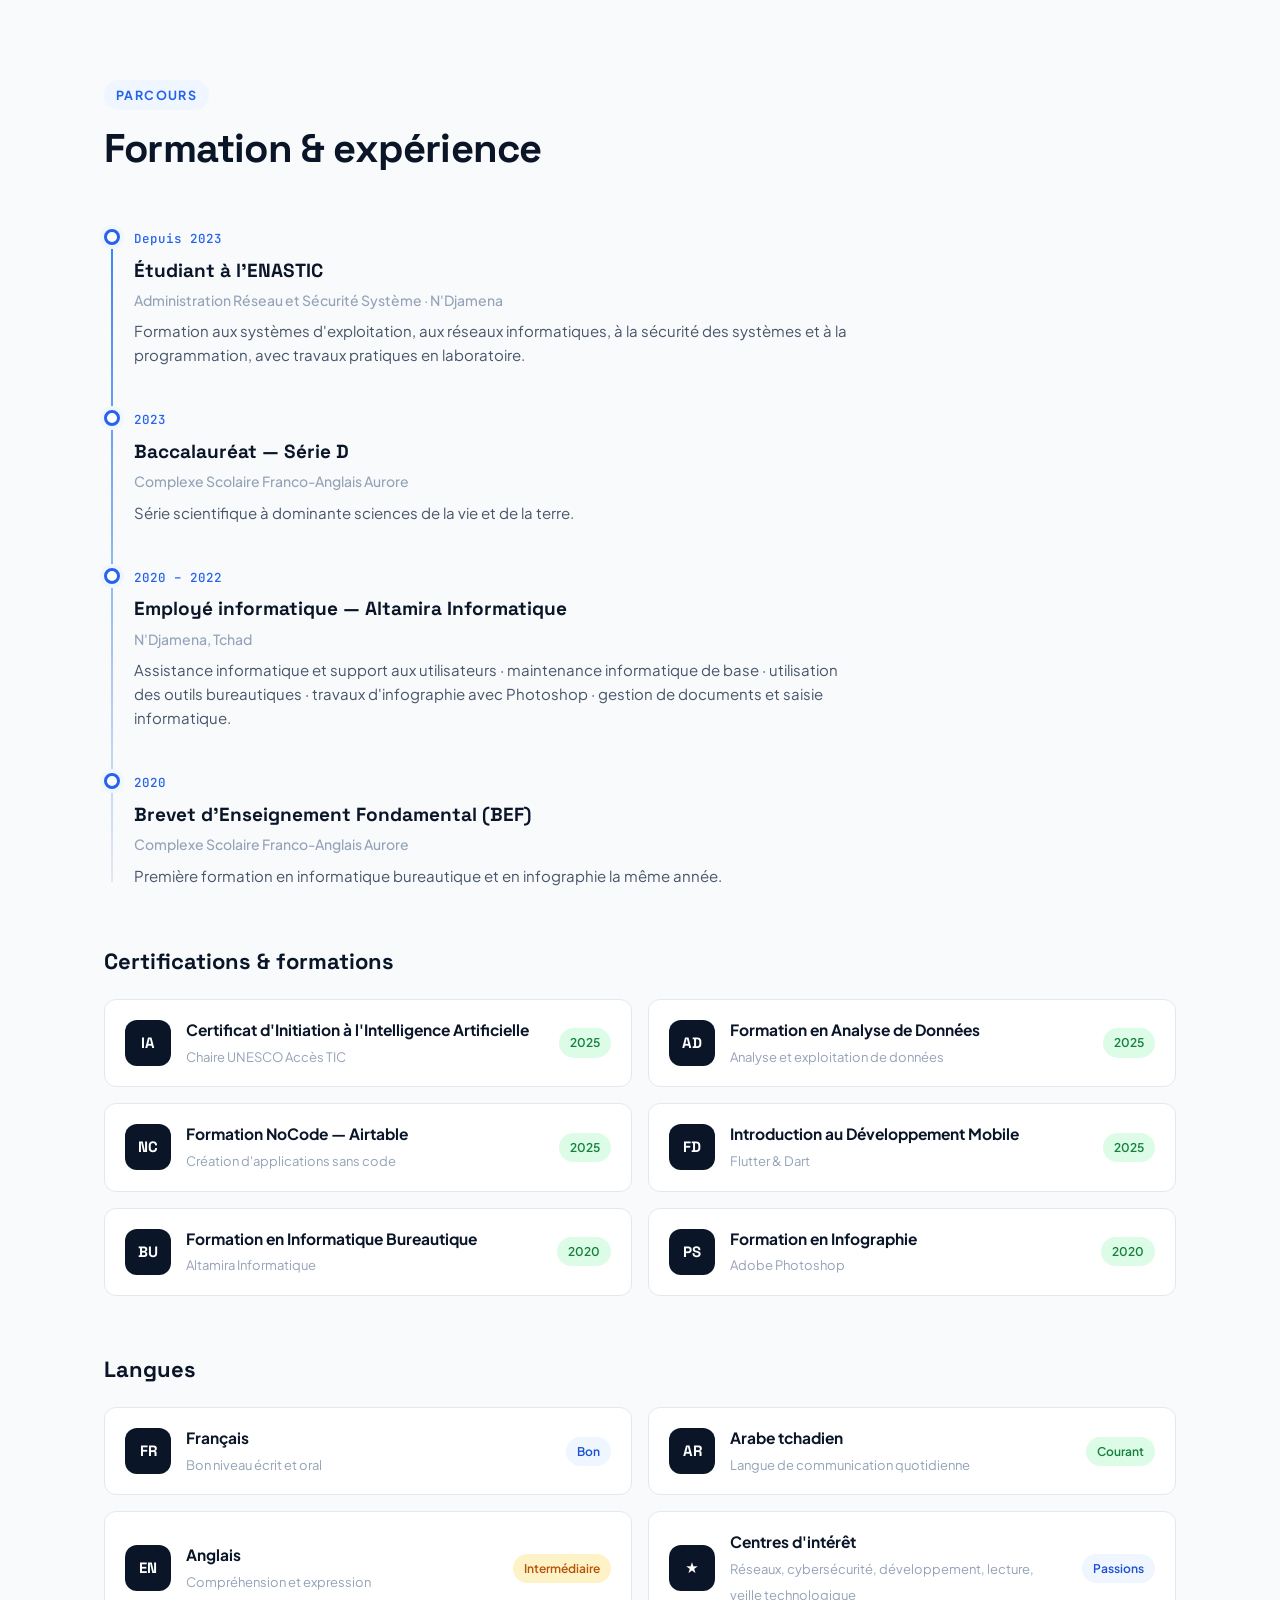
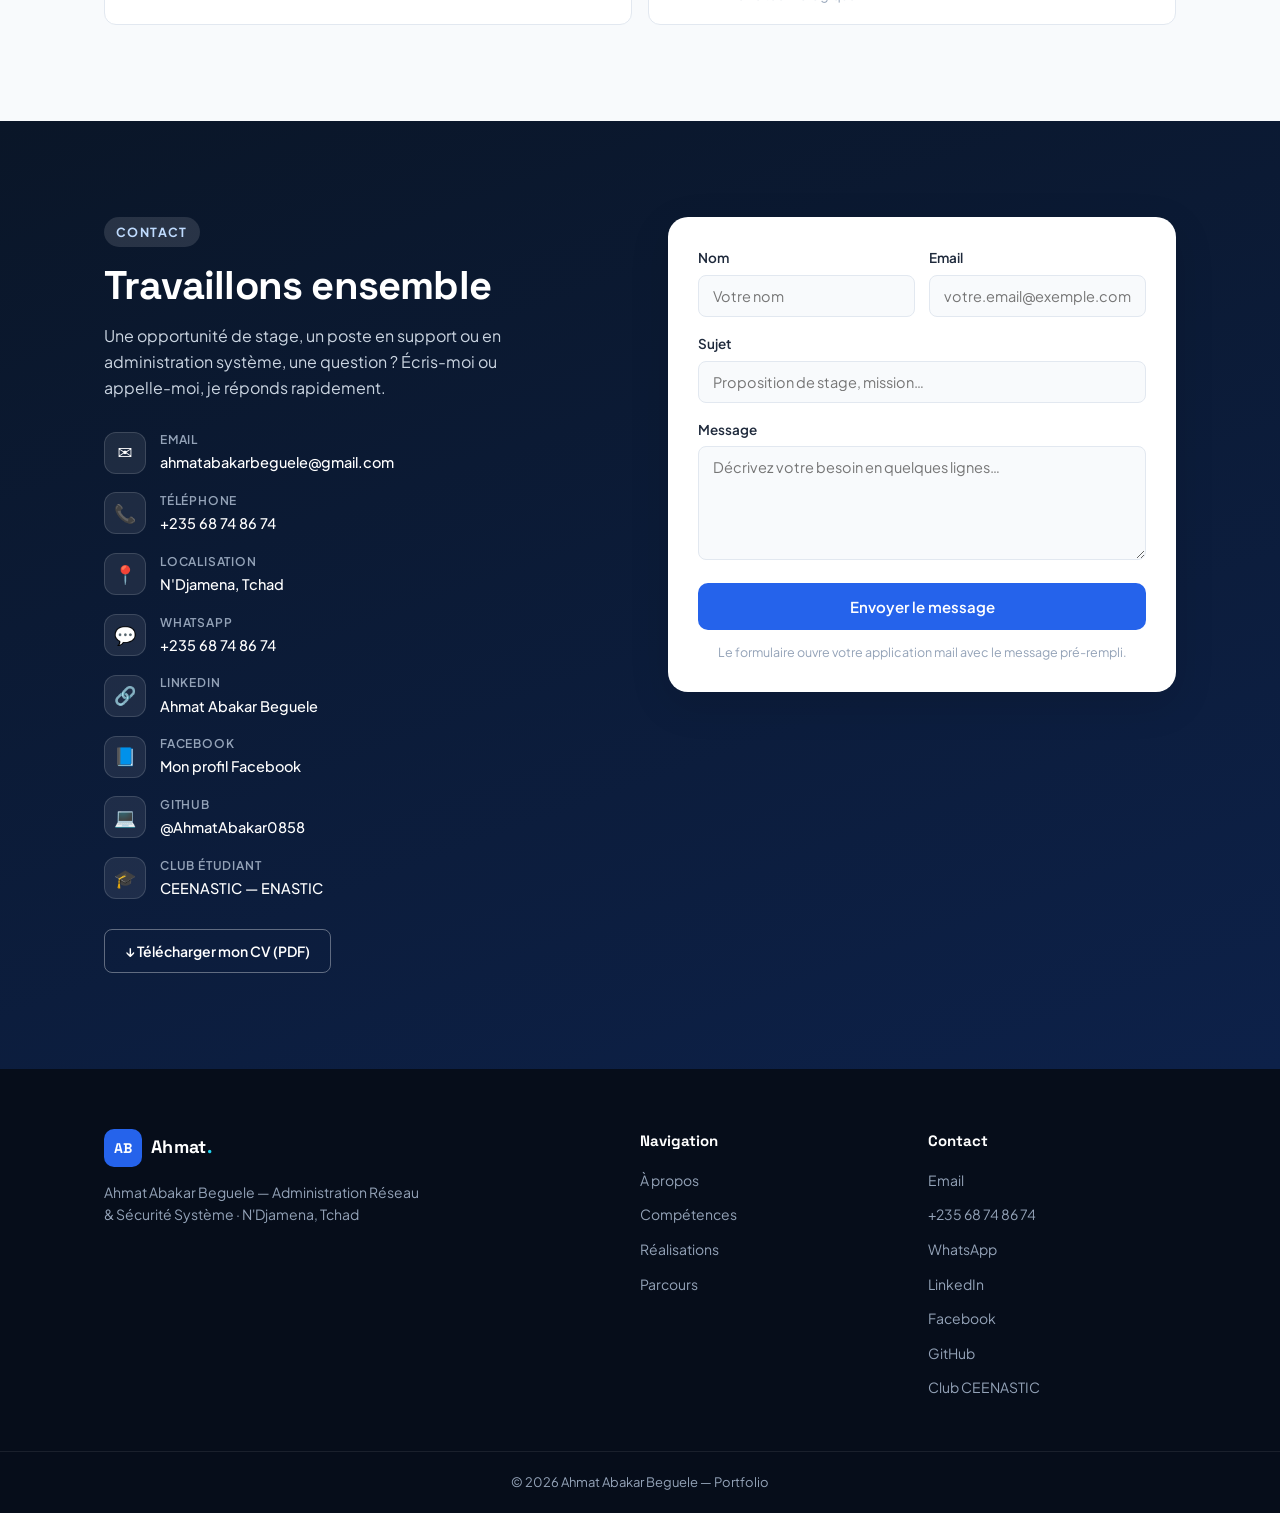
==== commit 495a54c6: "Remplace le numéro affiché par un bouton « Contact » dans le bandeau d'accueil Le lien conserve le p" ====
--- a/index.html
+++ b/index.html
@@ -75,7 +75,7 @@
       </div>
       <div class="hero-social">
         <a href="mailto:ahmatabakarbeguele@gmail.com" class="social-chip">Email</a>
-        <a href="tel:+23568748674" class="social-chip">+235 68 74 86 74</a>
+        <a href="tel:+23568748674" class="social-chip">Contact</a>
         <a href="https://wa.me/23568748674" target="_blank" rel="noopener" class="social-chip">WhatsApp</a>
         <a href="https://www.linkedin.com/in/ahmat-abakar-beguele-320a133a6" target="_blank" rel="noopener" class="social-chip">LinkedIn</a>
         <a href="https://www.facebook.com/share/1DRgkm9XPq/" target="_blank" rel="noopener" class="social-chip">Facebook</a>
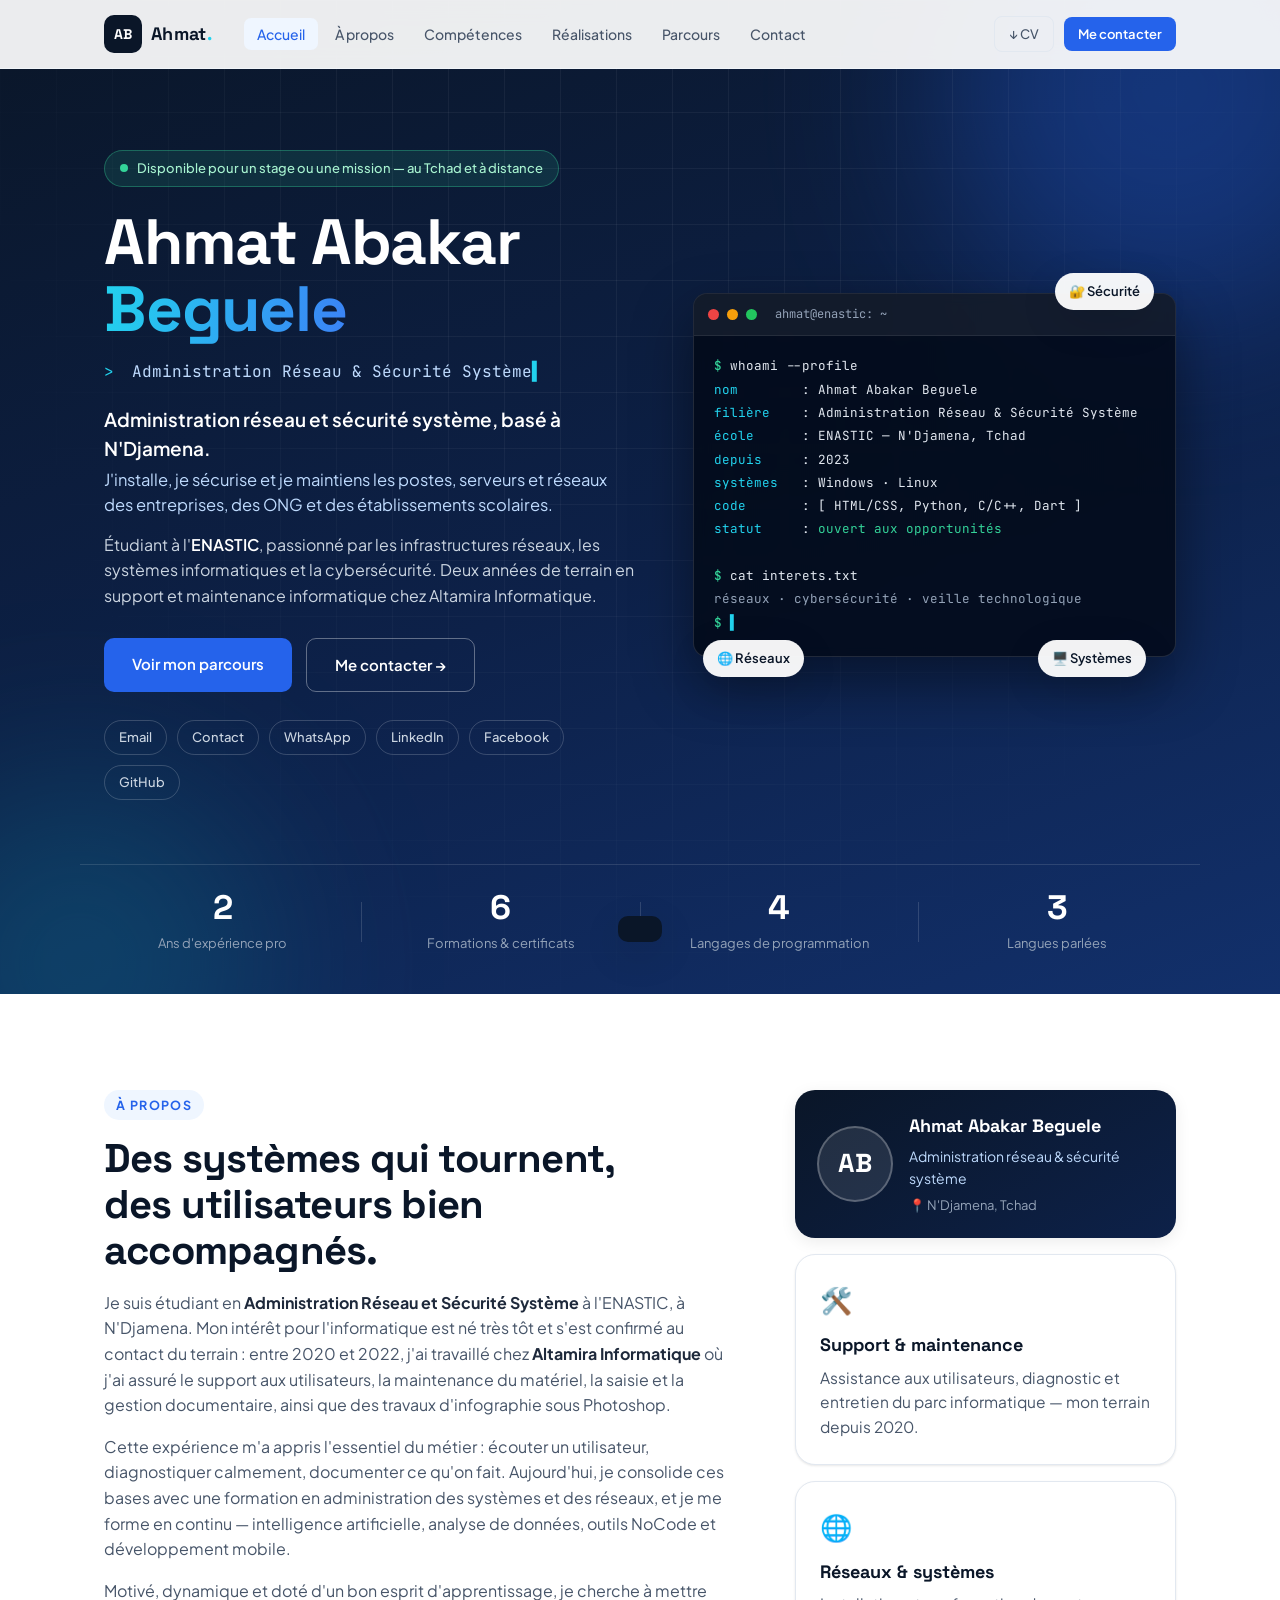
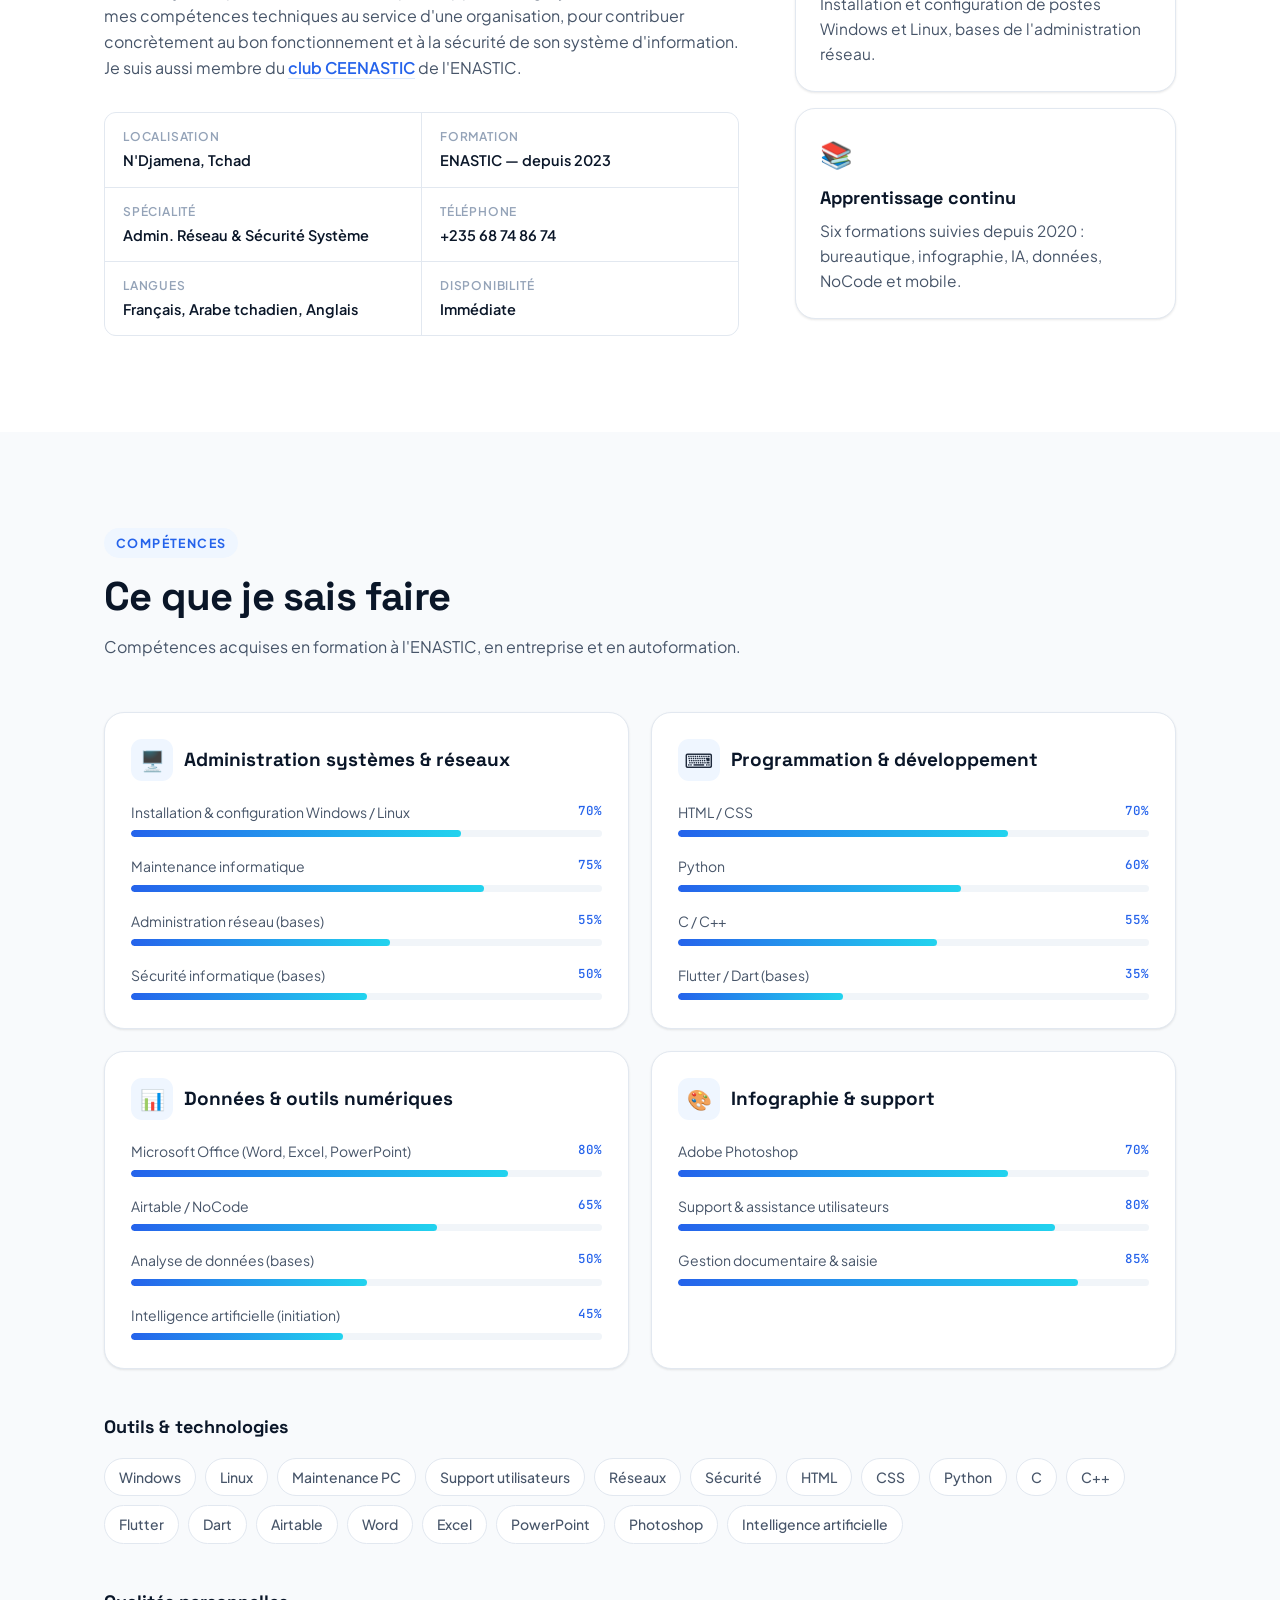
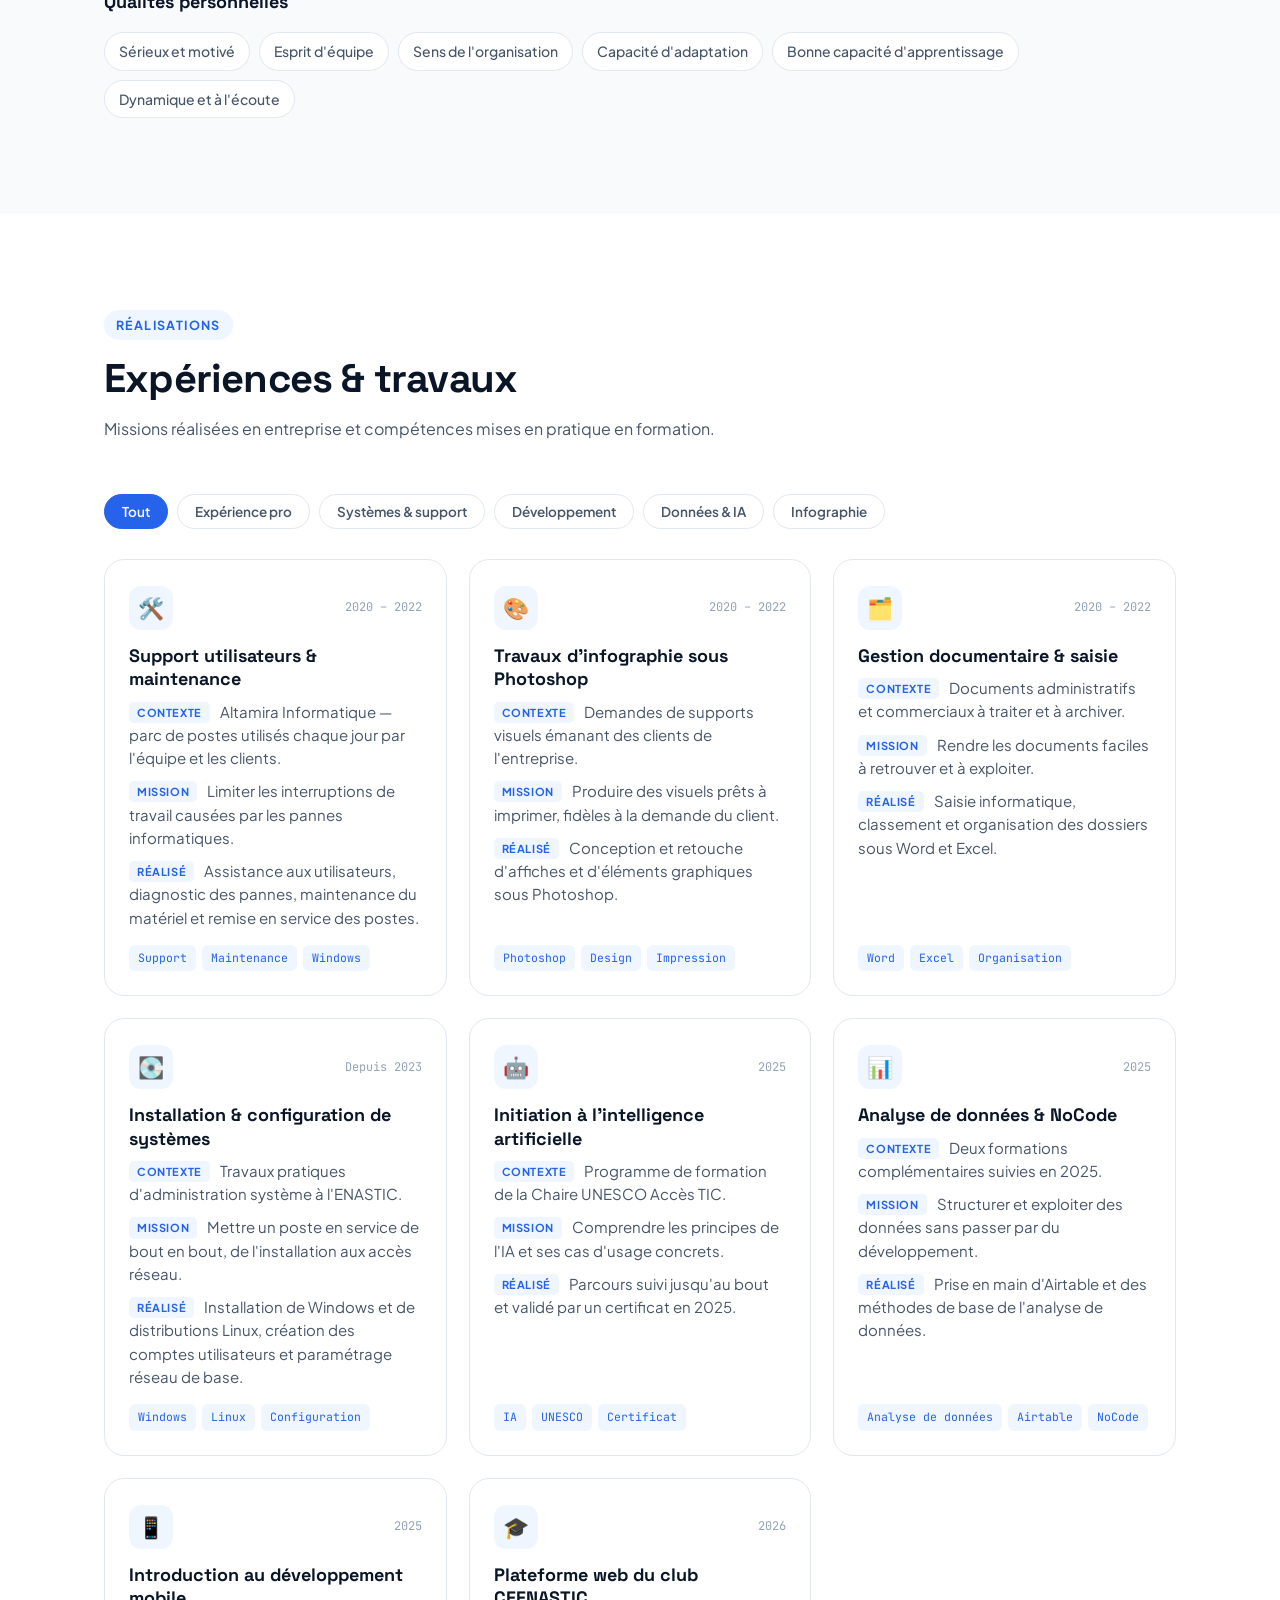
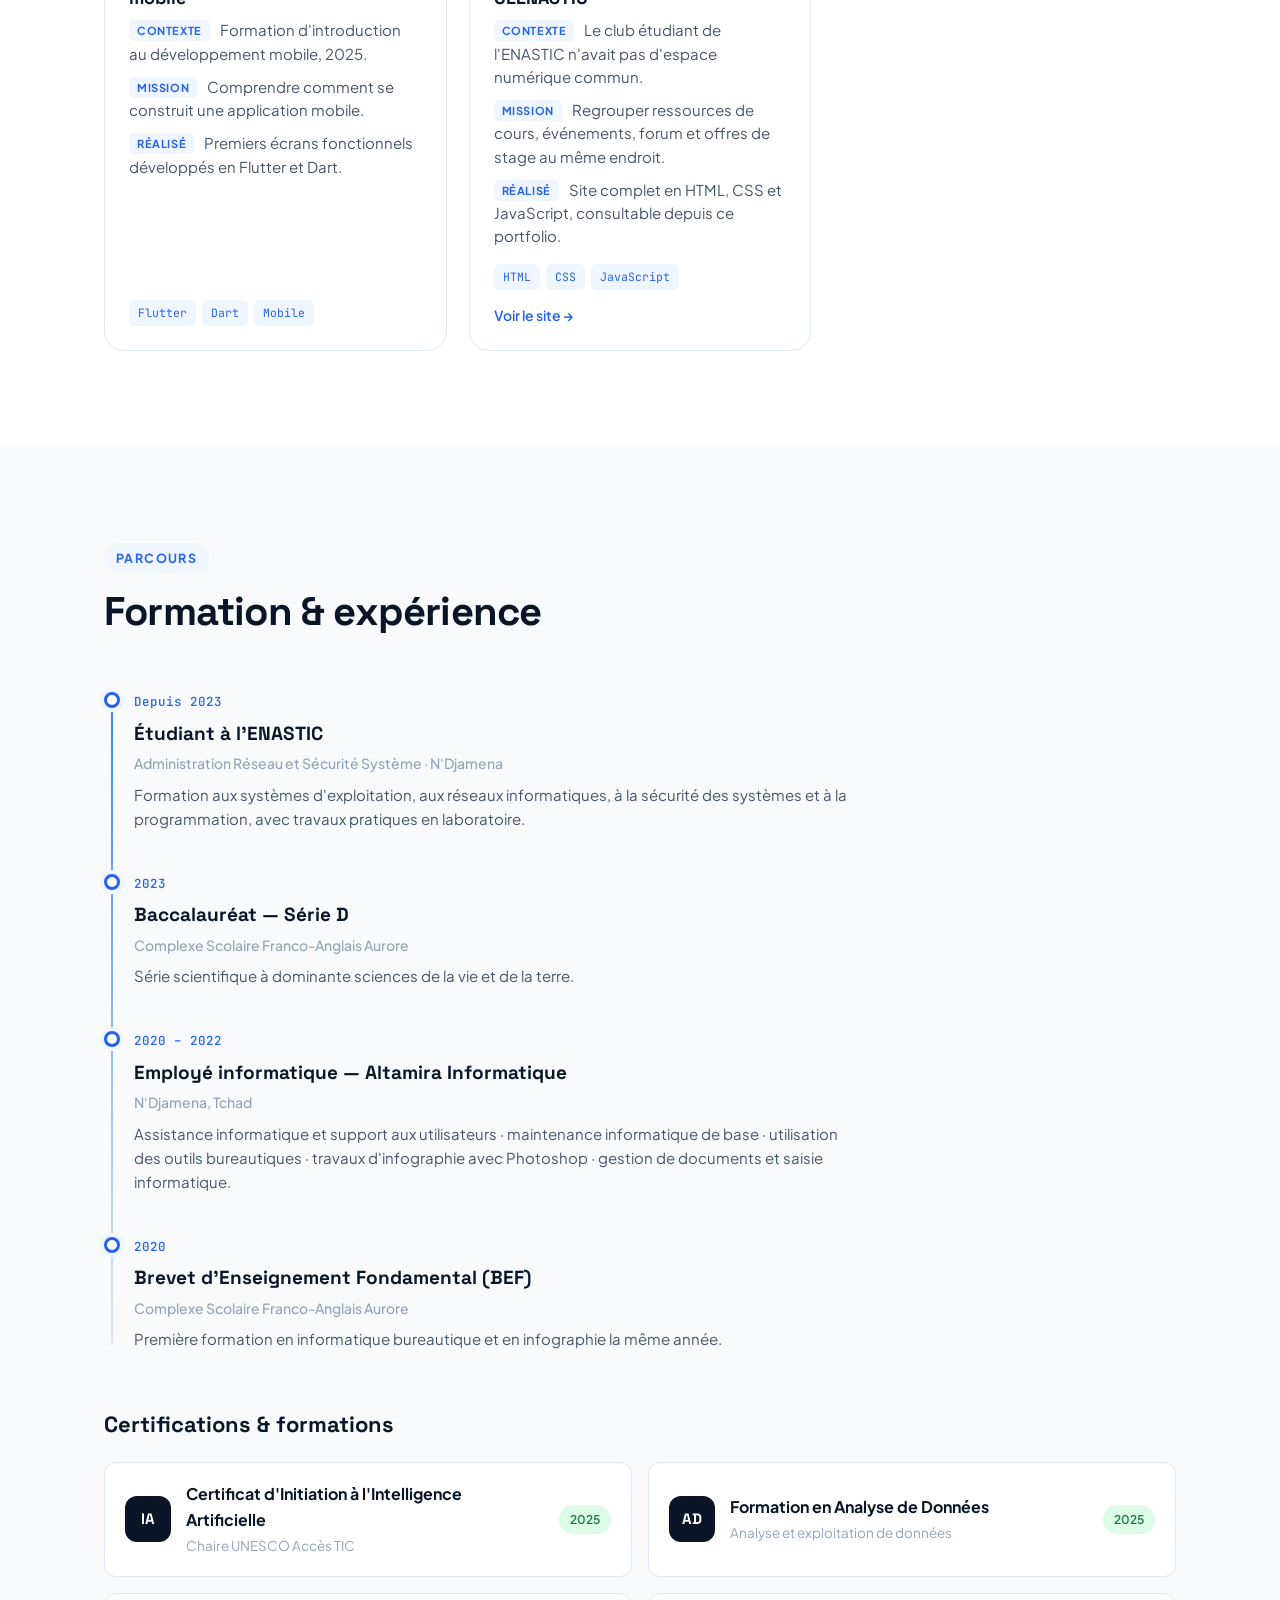
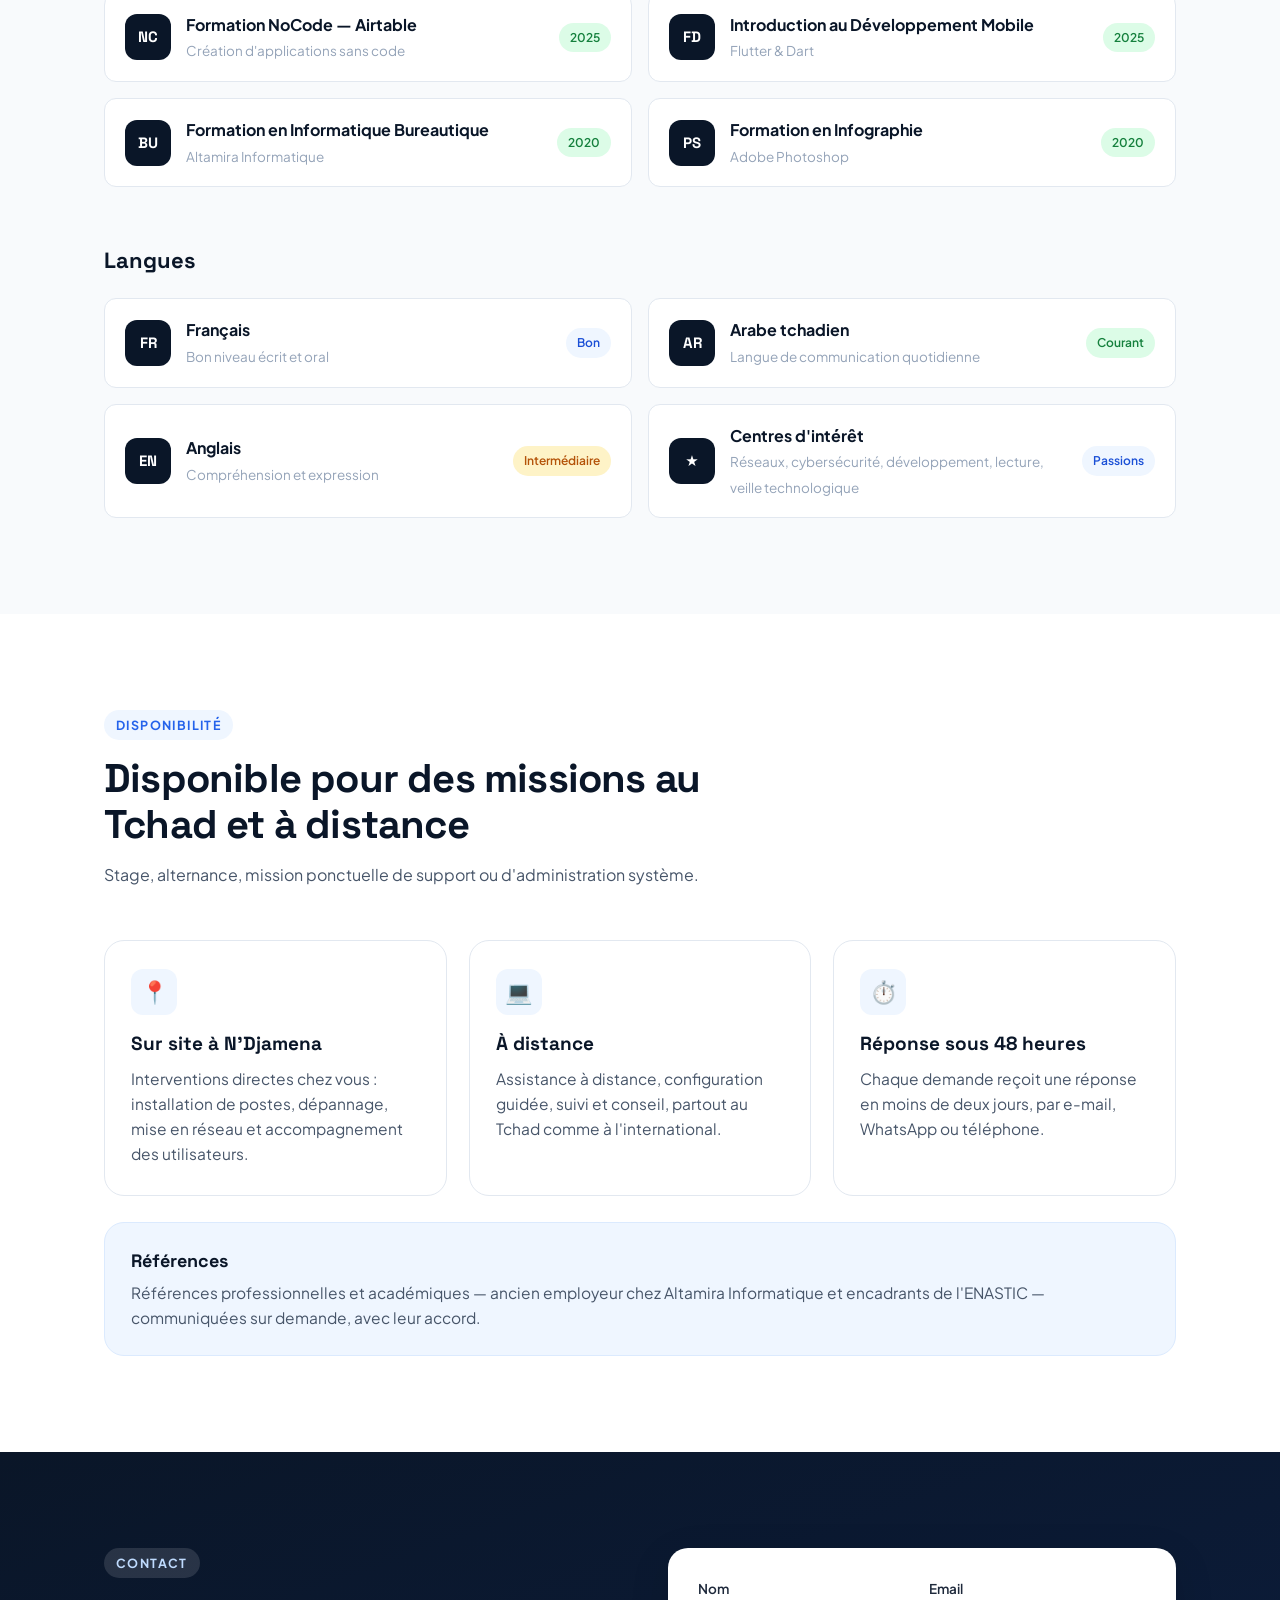
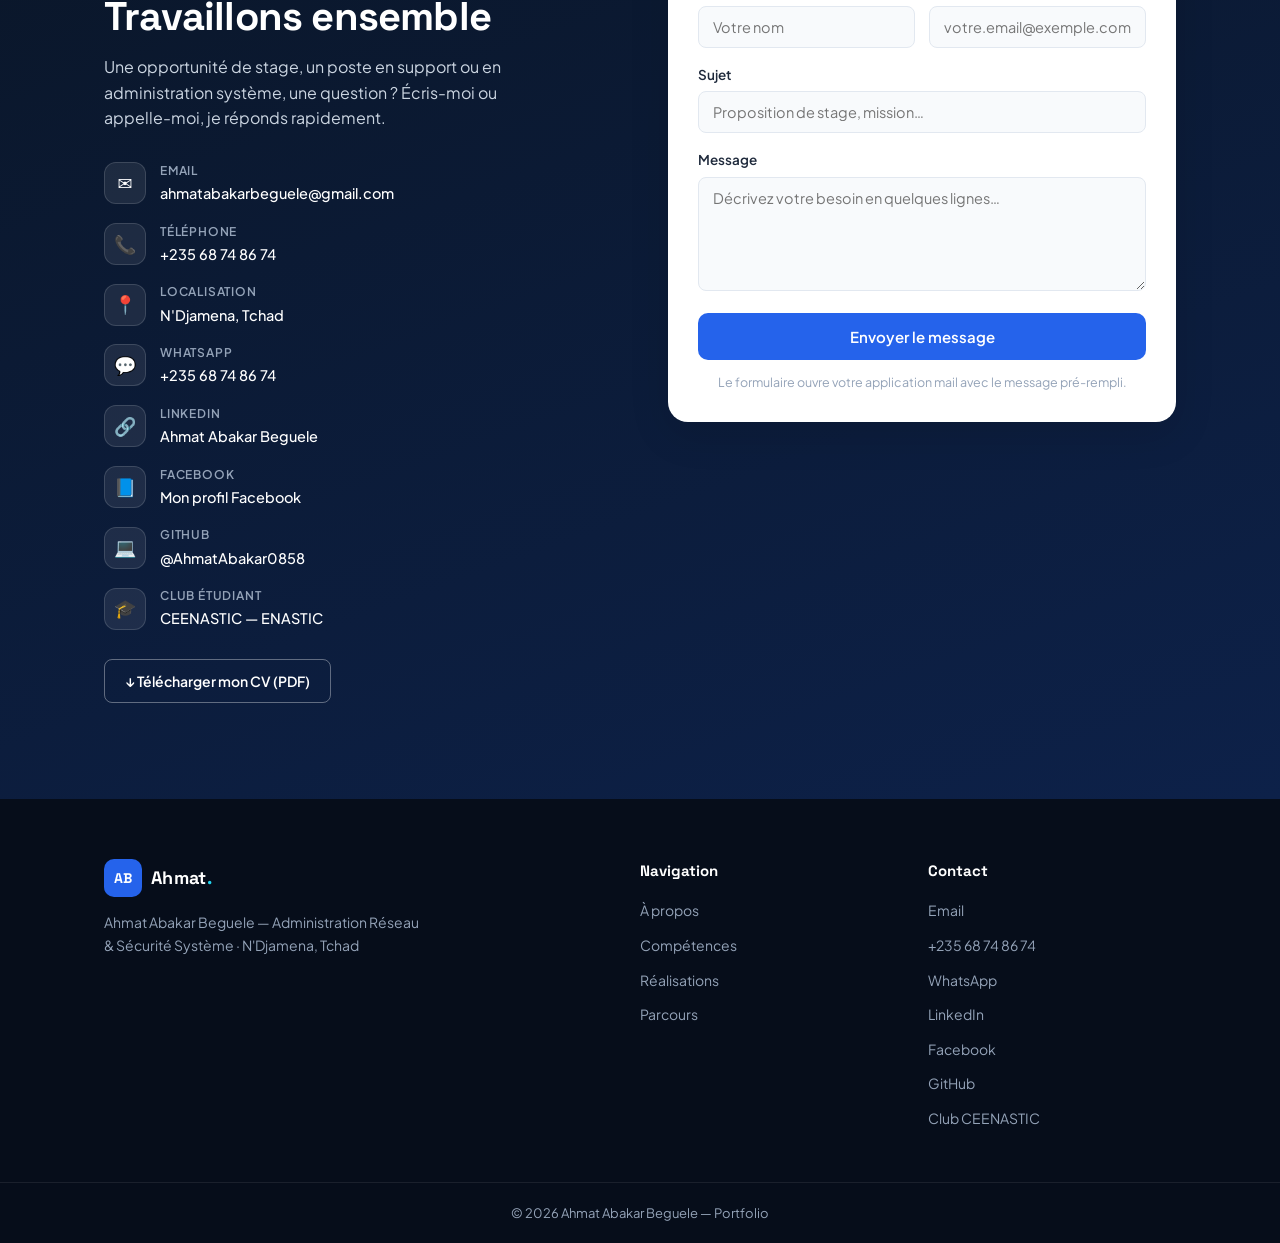
==== commit 12b703b1: "Renforce l'accroche, structure les réalisations et ajoute la disponibilité - Accroche du bandeau ref" ====
--- a/index.html
+++ b/index.html
@@ -58,16 +58,21 @@
 
   <div class="hero-content container">
     <div class="hero-text">
-      <span class="hero-status"><span class="dot-pulse"></span> Disponible pour un stage ou une alternance</span>
+      <span class="hero-status"><span class="dot-pulse"></span> Disponible pour un stage ou une mission — au Tchad et à distance</span>
       <h1 class="hero-title">Ahmat Abakar<br><em>Beguele</em></h1>
       <p class="hero-role">
         <span class="role-static">&gt;</span>
         <span id="typedRole"></span><span class="caret">▌</span>
       </p>
+      <p class="hero-tagline">
+        Administration réseau et sécurité système, basé à N'Djamena.
+        <span>J'installe, je sécurise et je maintiens les postes, serveurs et réseaux des entreprises,
+        des ONG et des établissements scolaires.</span>
+      </p>
       <p class="hero-desc">
-        Étudiant en <strong>Administration Réseau et Sécurité Système</strong> à l'ENASTIC (N'Djamena, Tchad),
-        passionné par les infrastructures réseaux, les systèmes informatiques, la cybersécurité et les
-        technologies numériques. Fort de deux années d'expérience en support et maintenance informatique.
+        Étudiant à l'<strong>ENASTIC</strong>, passionné par les infrastructures réseaux, les systèmes
+        informatiques et la cybersécurité. Deux années de terrain en support et maintenance informatique
+        chez Altamira Informatique.
       </p>
       <div class="hero-cta">
         <a href="#realisations" class="btn-primary btn-lg">Voir mon parcours</a>
@@ -159,6 +164,18 @@
     </div>
 
     <div class="about-visual reveal">
+      <!-- [À COMPLÉTER] Photo : dépose une photo carrée nommée photo.jpg à la racine
+           du dépôt, puis remplace le bloc .avatar-initials ci-dessous par :
+           <img src="photo.jpg" alt="Ahmat Abakar Beguele" class="avatar-photo" /> -->
+      <div class="avatar-card">
+        <div class="avatar-initials">AB</div>
+        <div class="avatar-info">
+          <h3>Ahmat Abakar Beguele</h3>
+          <span>Administration réseau &amp; sécurité système</span>
+          <span class="avatar-place">📍 N'Djamena, Tchad</span>
+        </div>
+      </div>
+
       <div class="focus-card">
         <div class="focus-icon">🛠️</div>
         <h3>Support &amp; maintenance</h3>
@@ -281,64 +298,88 @@
       <article class="project-card reveal" data-cat="pro systeme">
         <div class="project-top"><span class="project-icon">🛠️</span><span class="project-year">2020 – 2022</span></div>
         <h3>Support utilisateurs &amp; maintenance</h3>
-        <p>Chez Altamira Informatique : assistance aux utilisateurs au quotidien, diagnostic des pannes,
-           maintenance de base du matériel et remise en service des postes.</p>
+        <ul class="project-facts">
+          <li><span class="pf-label">Contexte</span> Altamira Informatique — parc de postes utilisés chaque jour par l'équipe et les clients.</li>
+          <li><span class="pf-label">Mission</span> Limiter les interruptions de travail causées par les pannes informatiques.</li>
+          <li><span class="pf-label">Réalisé</span> Assistance aux utilisateurs, diagnostic des pannes, maintenance du matériel et remise en service des postes.</li>
+        </ul>
         <div class="project-tags"><span>Support</span><span>Maintenance</span><span>Windows</span></div>
       </article>
 
       <article class="project-card reveal" data-cat="pro design">
         <div class="project-top"><span class="project-icon">🎨</span><span class="project-year">2020 – 2022</span></div>
         <h3>Travaux d'infographie sous Photoshop</h3>
-        <p>Conception et retouche de supports visuels pour les clients de l'entreprise : affiches, visuels
-           imprimés et éléments graphiques.</p>
+        <ul class="project-facts">
+          <li><span class="pf-label">Contexte</span> Demandes de supports visuels émanant des clients de l'entreprise.</li>
+          <li><span class="pf-label">Mission</span> Produire des visuels prêts à imprimer, fidèles à la demande du client.</li>
+          <li><span class="pf-label">Réalisé</span> Conception et retouche d'affiches et d'éléments graphiques sous Photoshop.</li>
+        </ul>
         <div class="project-tags"><span>Photoshop</span><span>Design</span><span>Impression</span></div>
       </article>
 
       <article class="project-card reveal" data-cat="pro">
         <div class="project-top"><span class="project-icon">🗂️</span><span class="project-year">2020 – 2022</span></div>
         <h3>Gestion documentaire &amp; saisie</h3>
-        <p>Traitement et organisation des documents de l'entreprise, saisie informatique et utilisation
-           quotidienne des outils bureautiques.</p>
+        <ul class="project-facts">
+          <li><span class="pf-label">Contexte</span> Documents administratifs et commerciaux à traiter et à archiver.</li>
+          <li><span class="pf-label">Mission</span> Rendre les documents faciles à retrouver et à exploiter.</li>
+          <li><span class="pf-label">Réalisé</span> Saisie informatique, classement et organisation des dossiers sous Word et Excel.</li>
+        </ul>
         <div class="project-tags"><span>Word</span><span>Excel</span><span>Organisation</span></div>
       </article>
 
       <article class="project-card reveal" data-cat="systeme">
         <div class="project-top"><span class="project-icon">💽</span><span class="project-year">Depuis 2023</span></div>
         <h3>Installation &amp; configuration de systèmes</h3>
-        <p>Travaux pratiques à l'ENASTIC : installation de Windows et de distributions Linux, configuration
-           des postes, comptes utilisateurs et paramètres réseau de base.</p>
+        <ul class="project-facts">
+          <li><span class="pf-label">Contexte</span> Travaux pratiques d'administration système à l'ENASTIC.</li>
+          <li><span class="pf-label">Mission</span> Mettre un poste en service de bout en bout, de l'installation aux accès réseau.</li>
+          <li><span class="pf-label">Réalisé</span> Installation de Windows et de distributions Linux, création des comptes utilisateurs et paramétrage réseau de base.</li>
+        </ul>
         <div class="project-tags"><span>Windows</span><span>Linux</span><span>Configuration</span></div>
       </article>
 
       <article class="project-card reveal" data-cat="data">
         <div class="project-top"><span class="project-icon">🤖</span><span class="project-year">2025</span></div>
         <h3>Initiation à l'intelligence artificielle</h3>
-        <p>Certificat délivré par la Chaire UNESCO Accès TIC : principes de l'IA, cas d'usage et découverte
-           des outils du domaine.</p>
+        <ul class="project-facts">
+          <li><span class="pf-label">Contexte</span> Programme de formation de la Chaire UNESCO Accès TIC.</li>
+          <li><span class="pf-label">Mission</span> Comprendre les principes de l'IA et ses cas d'usage concrets.</li>
+          <li><span class="pf-label">Réalisé</span> Parcours suivi jusqu'au bout et validé par un certificat en 2025.</li>
+        </ul>
         <div class="project-tags"><span>IA</span><span>UNESCO</span><span>Certificat</span></div>
       </article>
 
       <article class="project-card reveal" data-cat="data">
         <div class="project-top"><span class="project-icon">📊</span><span class="project-year">2025</span></div>
         <h3>Analyse de données &amp; NoCode</h3>
-        <p>Formation en analyse de données et prise en main d'Airtable pour structurer, filtrer et exploiter
-           des jeux de données sans écrire de code.</p>
+        <ul class="project-facts">
+          <li><span class="pf-label">Contexte</span> Deux formations complémentaires suivies en 2025.</li>
+          <li><span class="pf-label">Mission</span> Structurer et exploiter des données sans passer par du développement.</li>
+          <li><span class="pf-label">Réalisé</span> Prise en main d'Airtable et des méthodes de base de l'analyse de données.</li>
+        </ul>
         <div class="project-tags"><span>Analyse de données</span><span>Airtable</span><span>NoCode</span></div>
       </article>
 
       <article class="project-card reveal" data-cat="dev">
         <div class="project-top"><span class="project-icon">📱</span><span class="project-year">2025</span></div>
         <h3>Introduction au développement mobile</h3>
-        <p>Découverte de Flutter et du langage Dart : structure d'une application, interfaces et premiers
-           écrans fonctionnels.</p>
+        <ul class="project-facts">
+          <li><span class="pf-label">Contexte</span> Formation d'introduction au développement mobile, 2025.</li>
+          <li><span class="pf-label">Mission</span> Comprendre comment se construit une application mobile.</li>
+          <li><span class="pf-label">Réalisé</span> Premiers écrans fonctionnels développés en Flutter et Dart.</li>
+        </ul>
         <div class="project-tags"><span>Flutter</span><span>Dart</span><span>Mobile</span></div>
       </article>
 
       <article class="project-card reveal" data-cat="dev">
         <div class="project-top"><span class="project-icon">🎓</span><span class="project-year">2026</span></div>
         <h3>Plateforme web du club CEENASTIC</h3>
-        <p>Site du club étudiant de l'ENASTIC : partage de ressources, agenda des événements, forum et offres
-           de stage. Réalisé en HTML, CSS et JavaScript.</p>
+        <ul class="project-facts">
+          <li><span class="pf-label">Contexte</span> Le club étudiant de l'ENASTIC n'avait pas d'espace numérique commun.</li>
+          <li><span class="pf-label">Mission</span> Regrouper ressources de cours, événements, forum et offres de stage au même endroit.</li>
+          <li><span class="pf-label">Réalisé</span> Site complet en HTML, CSS et JavaScript, consultable depuis ce portfolio.</li>
+        </ul>
         <div class="project-tags"><span>HTML</span><span>CSS</span><span>JavaScript</span></div>
         <a href="club/index.html" class="project-link">Voir le site →</a>
       </article>
@@ -447,6 +488,43 @@
         <div><h4>Centres d'intérêt</h4><span class="cert-org">Réseaux, cybersécurité, développement, lecture, veille technologique</span></div>
         <span class="cert-status progress">Passions</span>
       </div>
+    </div>
+  </div>
+</section>
+
+<!-- ═══════════════════════════ DISPONIBILITÉ & RÉFÉRENCES ═══════════════════════════ -->
+<section class="section" id="disponibilite">
+  <div class="container">
+    <div class="section-header reveal">
+      <span class="section-tag">Disponibilité</span>
+      <h2>Disponible pour des missions au Tchad et à distance</h2>
+      <p class="section-desc">Stage, alternance, mission ponctuelle de support ou d'administration système.</p>
+    </div>
+
+    <div class="dispo-grid">
+      <div class="dispo-card reveal">
+        <span class="dispo-icon">📍</span>
+        <h3>Sur site à N'Djamena</h3>
+        <p>Interventions directes chez vous : installation de postes, dépannage, mise en réseau et
+           accompagnement des utilisateurs.</p>
+      </div>
+      <div class="dispo-card reveal">
+        <span class="dispo-icon">💻</span>
+        <h3>À distance</h3>
+        <p>Assistance à distance, configuration guidée, suivi et conseil, partout au Tchad comme à
+           l'international.</p>
+      </div>
+      <div class="dispo-card reveal">
+        <span class="dispo-icon">⏱️</span>
+        <h3>Réponse sous 48 heures</h3>
+        <p>Chaque demande reçoit une réponse en moins de deux jours, par e-mail, WhatsApp ou téléphone.</p>
+      </div>
+    </div>
+
+    <div class="refs-note reveal">
+      <h3>Références</h3>
+      <p>Références professionnelles et académiques — ancien employeur chez Altamira Informatique et
+         encadrants de l'ENASTIC — communiquées sur demande, avec leur accord.</p>
     </div>
   </div>
 </section>
--- a/portfolio.css
+++ b/portfolio.css
@@ -166,7 +166,7 @@
 
 .hero-title {
   font-family: var(--font-display); font-weight: 700;
-  font-size: clamp(44px, 6.4vw, 76px); line-height: 1.02; letter-spacing: -1.5px;
+  font-size: clamp(38px, 5.2vw, 64px); line-height: 1.05; letter-spacing: -1.2px;
   margin-bottom: 16px;
 }
 .hero-title em {
@@ -182,7 +182,13 @@
 .caret { color: var(--cyan); animation: blink 1s steps(1) infinite; }
 @keyframes blink { 50% { opacity: 0; } }
 
-.hero-desc { font-size: 16.5px; color: #cbd5e1; max-width: 560px; margin-bottom: 30px; }
+.hero-tagline {
+  font-size: 19px; line-height: 1.5; font-weight: 600; color: var(--white);
+  max-width: 580px; margin-bottom: 14px;
+}
+.hero-tagline span { display: block; font-weight: 400; color: #bfdbfe; font-size: 16.5px; margin-top: 6px; }
+
+.hero-desc { font-size: 16px; color: #cbd5e1; max-width: 560px; margin-bottom: 30px; }
 .hero-desc strong { color: var(--white); font-weight: 600; }
 
 .hero-cta { display: flex; gap: 14px; flex-wrap: wrap; margin-bottom: 28px; }
@@ -280,6 +286,26 @@
 .fact-value { font-size: 14.5px; font-weight: 600; color: var(--blue-900); }
 
 .about-visual { display: flex; flex-direction: column; gap: 16px; }
+
+/* Carte identité / photo */
+.avatar-card {
+  display: flex; align-items: center; gap: 16px;
+  background: linear-gradient(150deg, var(--blue-900), var(--blue-800));
+  border-radius: var(--radius-lg); padding: 22px; color: var(--white);
+  box-shadow: var(--shadow-md);
+}
+.avatar-initials, .avatar-photo {
+  width: 76px; height: 76px; flex-shrink: 0; border-radius: 50%;
+  object-fit: cover; border: 2px solid rgba(255,255,255,.25);
+}
+.avatar-initials {
+  display: grid; place-items: center;
+  background: rgba(255,255,255,.1);
+  font-family: var(--font-display); font-size: 26px; font-weight: 700; letter-spacing: 1px;
+}
+.avatar-info h3 { font-family: var(--font-display); font-size: 18px; margin-bottom: 4px; }
+.avatar-info span { display: block; font-size: 14px; color: #bfdbfe; }
+.avatar-place { margin-top: 6px; color: #94a3b8 !important; font-size: 13px !important; }
 .focus-card {
   background: var(--white); border: 1px solid var(--gray-200); border-radius: var(--radius-lg);
   padding: 24px; box-shadow: var(--shadow-sm); transition: transform .25s, box-shadow .25s, border-color .25s;
@@ -287,7 +313,7 @@
 .focus-card:hover { transform: translateY(-4px); box-shadow: var(--shadow-md); border-color: var(--blue-100); }
 .focus-icon { font-size: 26px; margin-bottom: 10px; }
 .focus-card h3 { font-family: var(--font-display); font-size: 18px; color: var(--blue-900); margin-bottom: 6px; }
-.focus-card p { font-size: 14.5px; color: var(--gray-600); }
+.focus-card p { font-size: 15.5px; color: var(--gray-600); }
 
 /* ── COMPÉTENCES ── */
 .skills-grid { display: grid; grid-template-columns: repeat(2, 1fr); gap: 22px; }
@@ -318,7 +344,7 @@
 .tools-chips { display: flex; flex-wrap: wrap; gap: 9px; }
 .chip {
   background: var(--white); border: 1px solid var(--gray-200); color: var(--gray-600);
-  padding: 7px 14px; border-radius: 999px; font-size: 13.5px; font-weight: 500;
+  padding: 7px 14px; border-radius: 999px; font-size: 14px; font-weight: 500;
   transition: border-color .2s, color .2s, background .2s;
 }
 .chip:hover { border-color: var(--blue-400); color: var(--blue-500); background: var(--blue-50); }
@@ -369,7 +395,16 @@
 }
 .project-year { font-family: var(--font-mono); font-size: 12px; color: var(--gray-400); }
 .project-card h3 { font-family: var(--font-display); font-size: 18px; line-height: 1.3; color: var(--blue-900); margin-bottom: 9px; }
-.project-card p { font-size: 14.5px; color: var(--gray-600); flex: 1; }
+.project-card p { font-size: 15px; color: var(--gray-600); flex: 1; }
+
+/* Structure Contexte / Mission / Réalisé */
+.project-facts { flex: 1; display: flex; flex-direction: column; gap: 10px; }
+.project-facts li { font-size: 15px; line-height: 1.55; color: var(--gray-600); }
+.pf-label {
+  display: inline-block; margin-right: 7px; padding: 2px 8px;
+  font-size: 11px; font-weight: 700; letter-spacing: .6px; text-transform: uppercase;
+  color: var(--blue-500); background: var(--blue-50); border-radius: 5px; vertical-align: 1px;
+}
 .project-tags { display: flex; flex-wrap: wrap; gap: 6px; margin-top: 16px; }
 .project-tags span {
   font-family: var(--font-mono); font-size: 11.5px; color: var(--blue-500);
@@ -409,8 +444,8 @@
   background: var(--blue-900); color: var(--white); border-radius: 12px;
   font-family: var(--font-display); font-size: 15px; font-weight: 700;
 }
-.cert-card h4 { font-size: 15.5px; color: var(--blue-900); }
-.cert-org { font-size: 13px; color: var(--gray-400); }
+.cert-card h4 { font-size: 16px; color: var(--blue-900); }
+.cert-org { font-size: 13.5px; color: var(--gray-400); }
 .cert-status {
   margin-left: auto; font-size: 12px; font-weight: 600; padding: 5px 11px;
   border-radius: 999px; white-space: nowrap;
@@ -418,6 +453,29 @@
 .cert-status.done { background: #dcfce7; color: #15803d; }
 .cert-status.progress { background: var(--blue-50); color: var(--blue-600); }
 .cert-status.planned { background: #fef3c7; color: #b45309; }
+
+/* ── DISPONIBILITÉ & RÉFÉRENCES ── */
+.dispo-grid { display: grid; grid-template-columns: repeat(3, 1fr); gap: 22px; }
+.dispo-card {
+  background: var(--white); border: 1px solid var(--gray-200);
+  border-radius: var(--radius-lg); padding: 28px 26px;
+  transition: transform .25s, box-shadow .25s, border-color .25s;
+}
+.dispo-card:hover { transform: translateY(-4px); box-shadow: var(--shadow-md); border-color: var(--blue-100); }
+.dispo-icon {
+  display: grid; place-items: center; width: 46px; height: 46px;
+  background: var(--blue-50); border-radius: 12px; font-size: 22px; margin-bottom: 14px;
+}
+.dispo-card h3 { font-family: var(--font-display); font-size: 19px; color: var(--blue-900); margin-bottom: 8px; }
+.dispo-card p { font-size: 15.5px; color: var(--gray-600); }
+
+.refs-note {
+  margin-top: 26px; padding: 24px 26px;
+  background: var(--blue-50); border: 1px solid var(--blue-100);
+  border-radius: var(--radius-lg);
+}
+.refs-note h3 { font-family: var(--font-display); font-size: 18px; color: var(--blue-900); margin-bottom: 6px; }
+.refs-note p { font-size: 15.5px; color: var(--gray-600); }
 
 /* ── CONTACT ── */
 .section-contact {
@@ -503,6 +561,7 @@
   .hero-badge-float.b2 { left: 0; }
   .about-layout, .contact-layout { grid-template-columns: 1fr; gap: 40px; }
   .projects-grid { grid-template-columns: repeat(2, 1fr); }
+  .dispo-grid { grid-template-columns: 1fr; }
   .footer-inner { grid-template-columns: 1fr 1fr; }
 }
 
@@ -525,7 +584,8 @@
   .stat-divider { display: none; }
 
   .section { padding: 72px 0; }
-  .skills-grid, .services-grid, .projects-grid, .certs-grid, .form-row, .about-facts { grid-template-columns: 1fr; }
+  .skills-grid, .services-grid, .projects-grid, .certs-grid, .form-row, .about-facts, .dispo-grid { grid-template-columns: 1fr; }
+  .avatar-card { flex-direction: column; text-align: center; }
   .footer-inner { grid-template-columns: 1fr; gap: 30px; }
   .contact-form { padding: 24px 20px; }
   .hero-badge-float { display: none; }
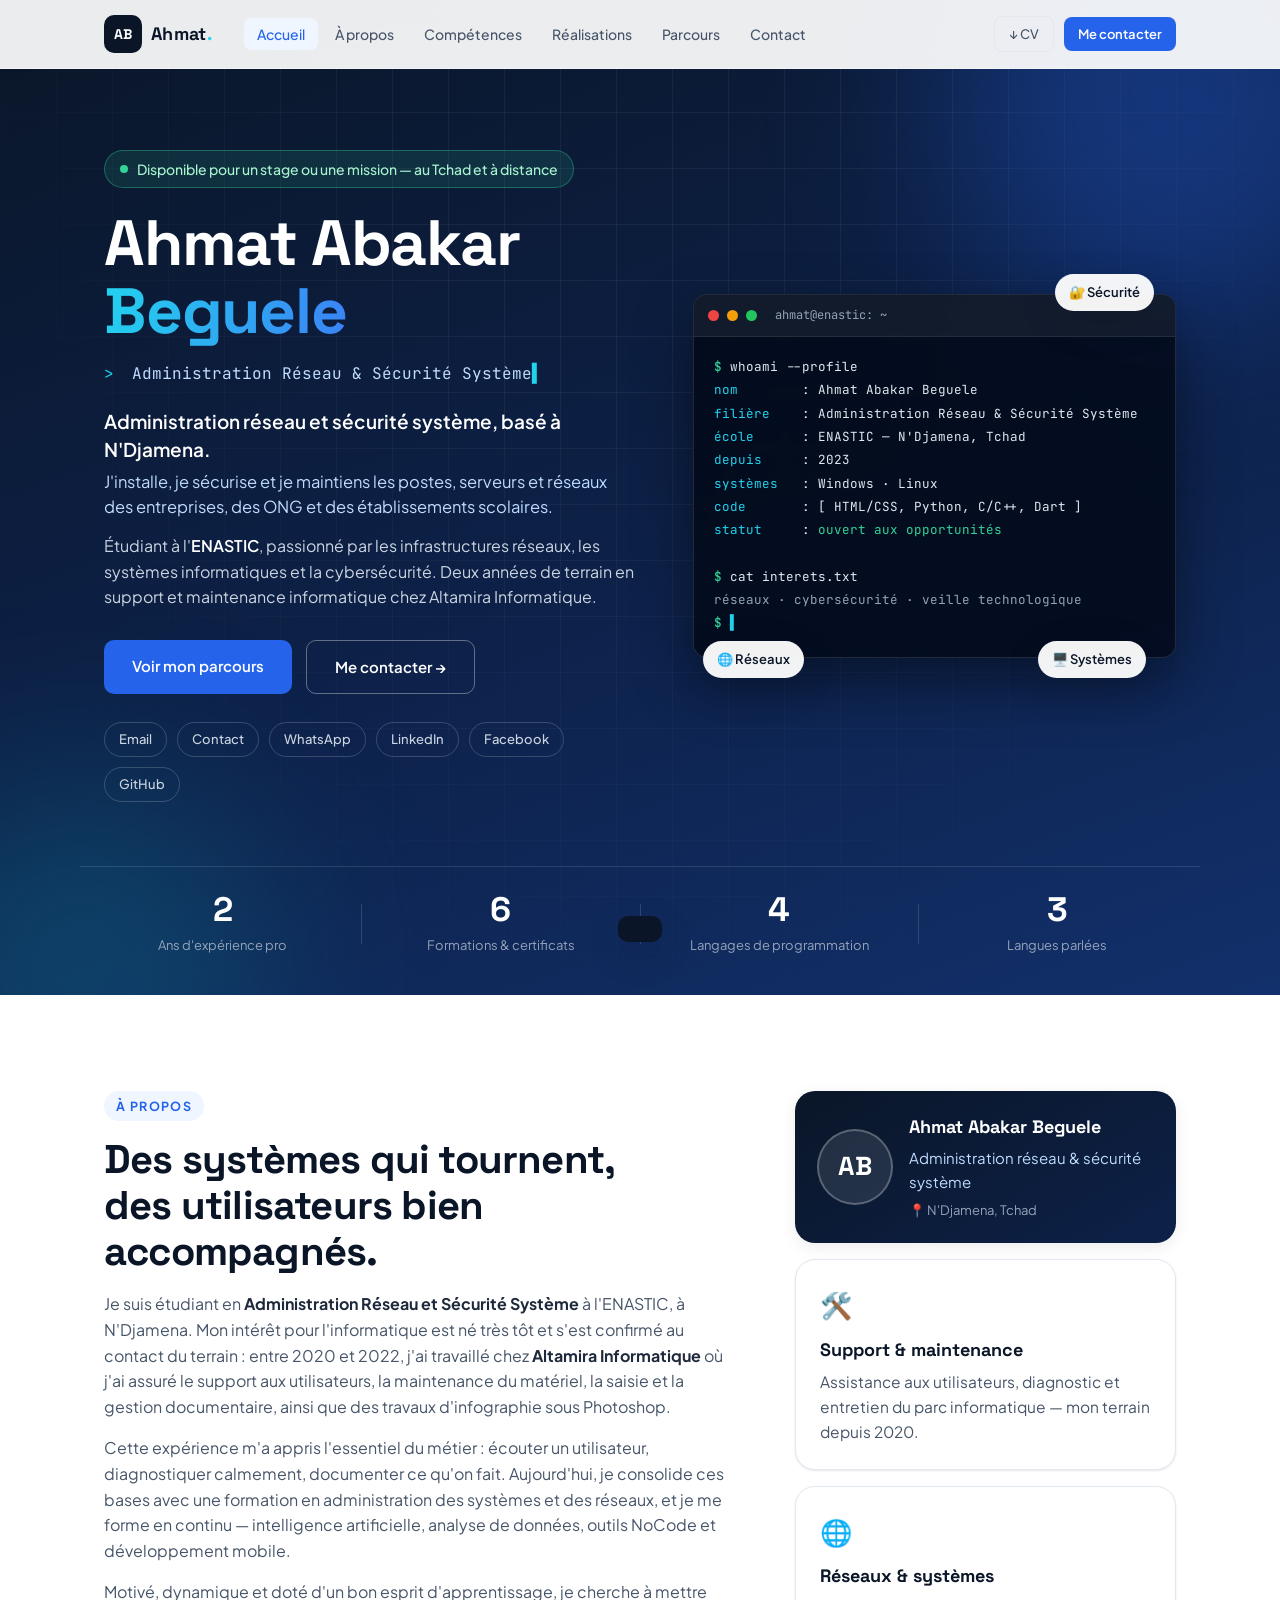
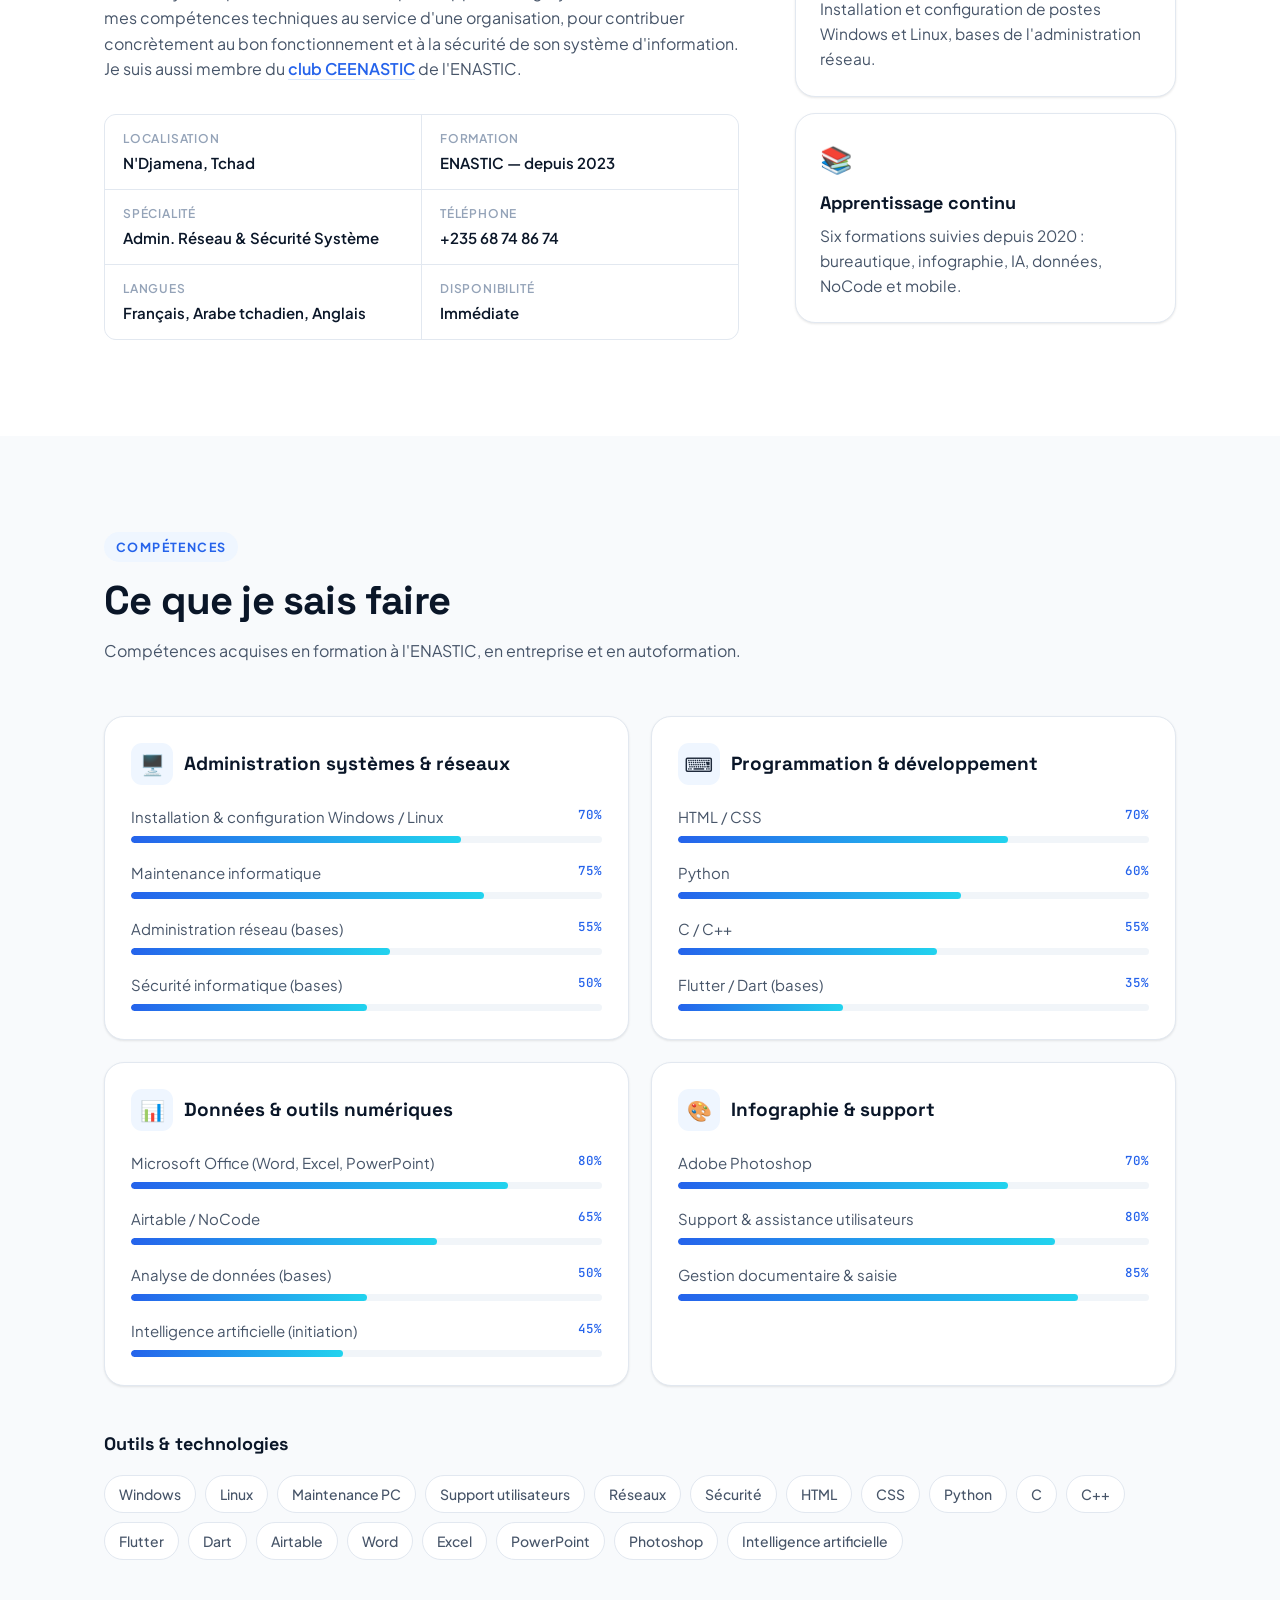
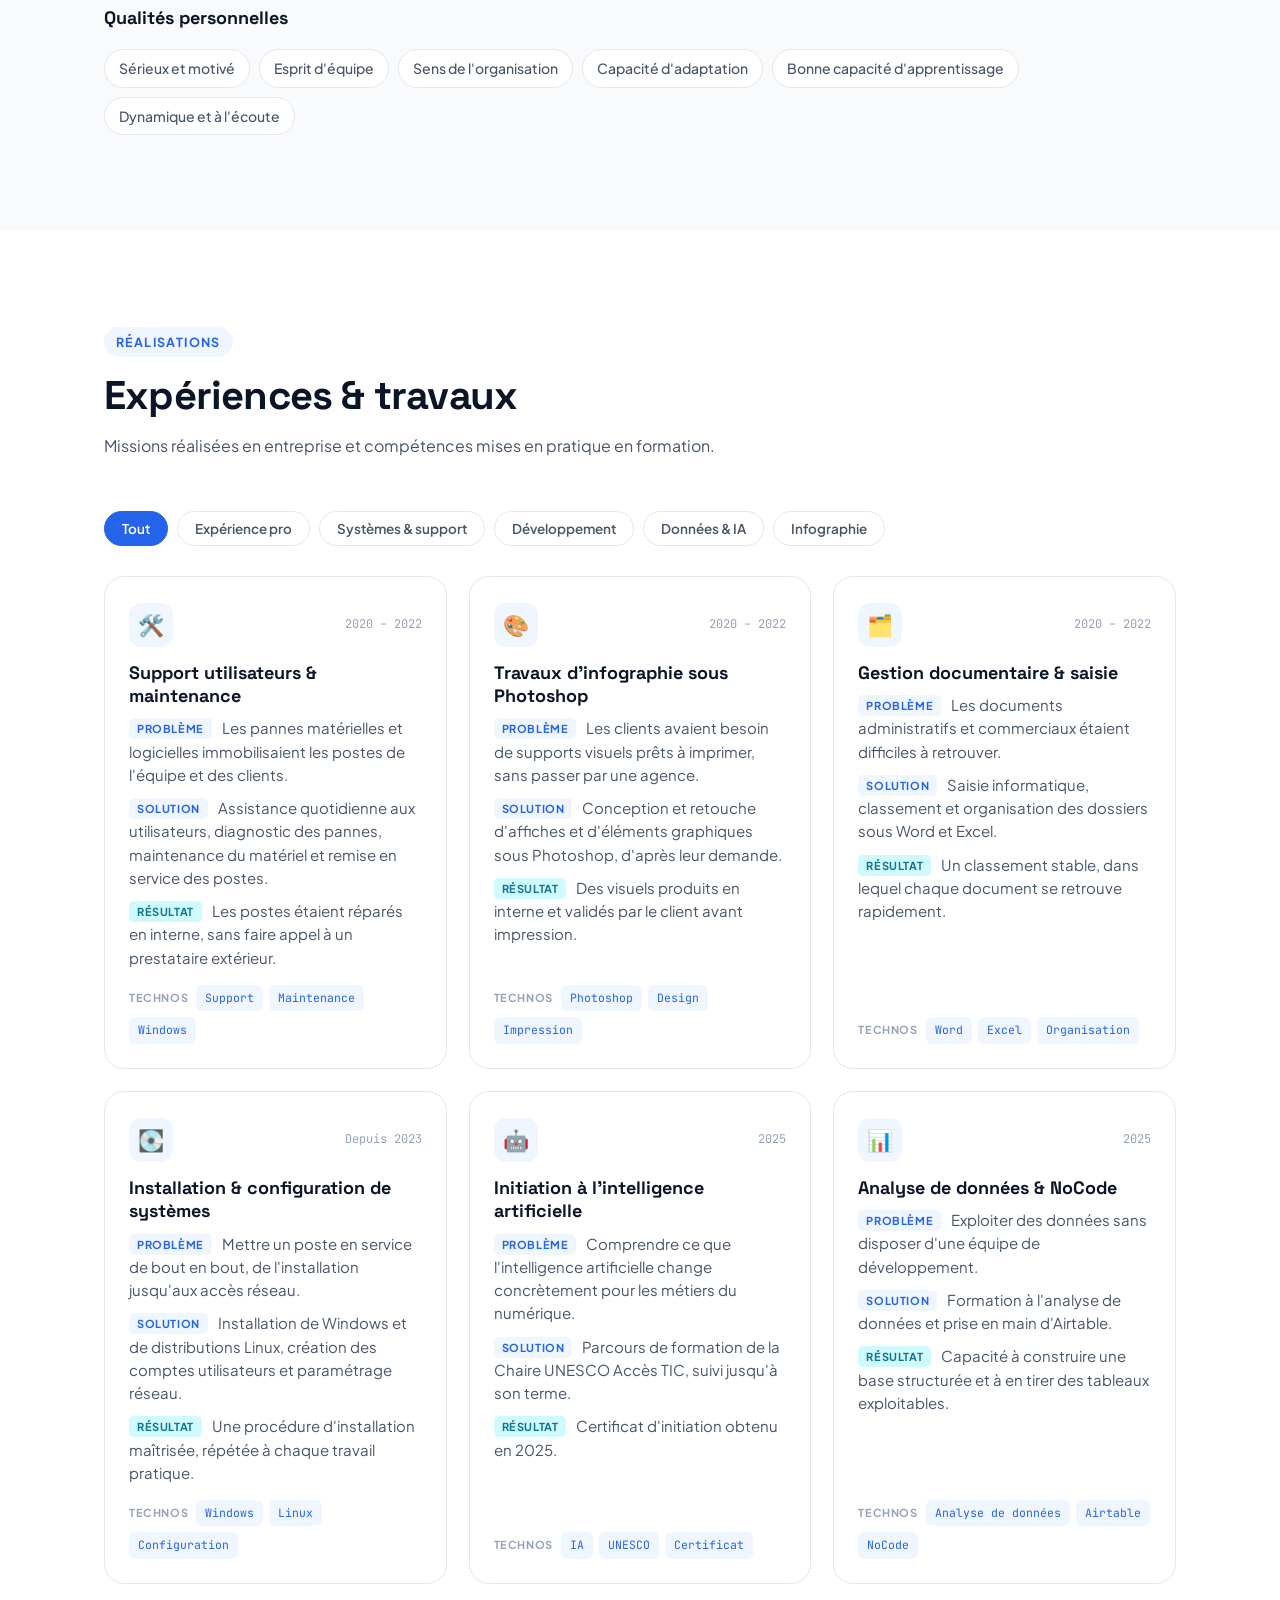
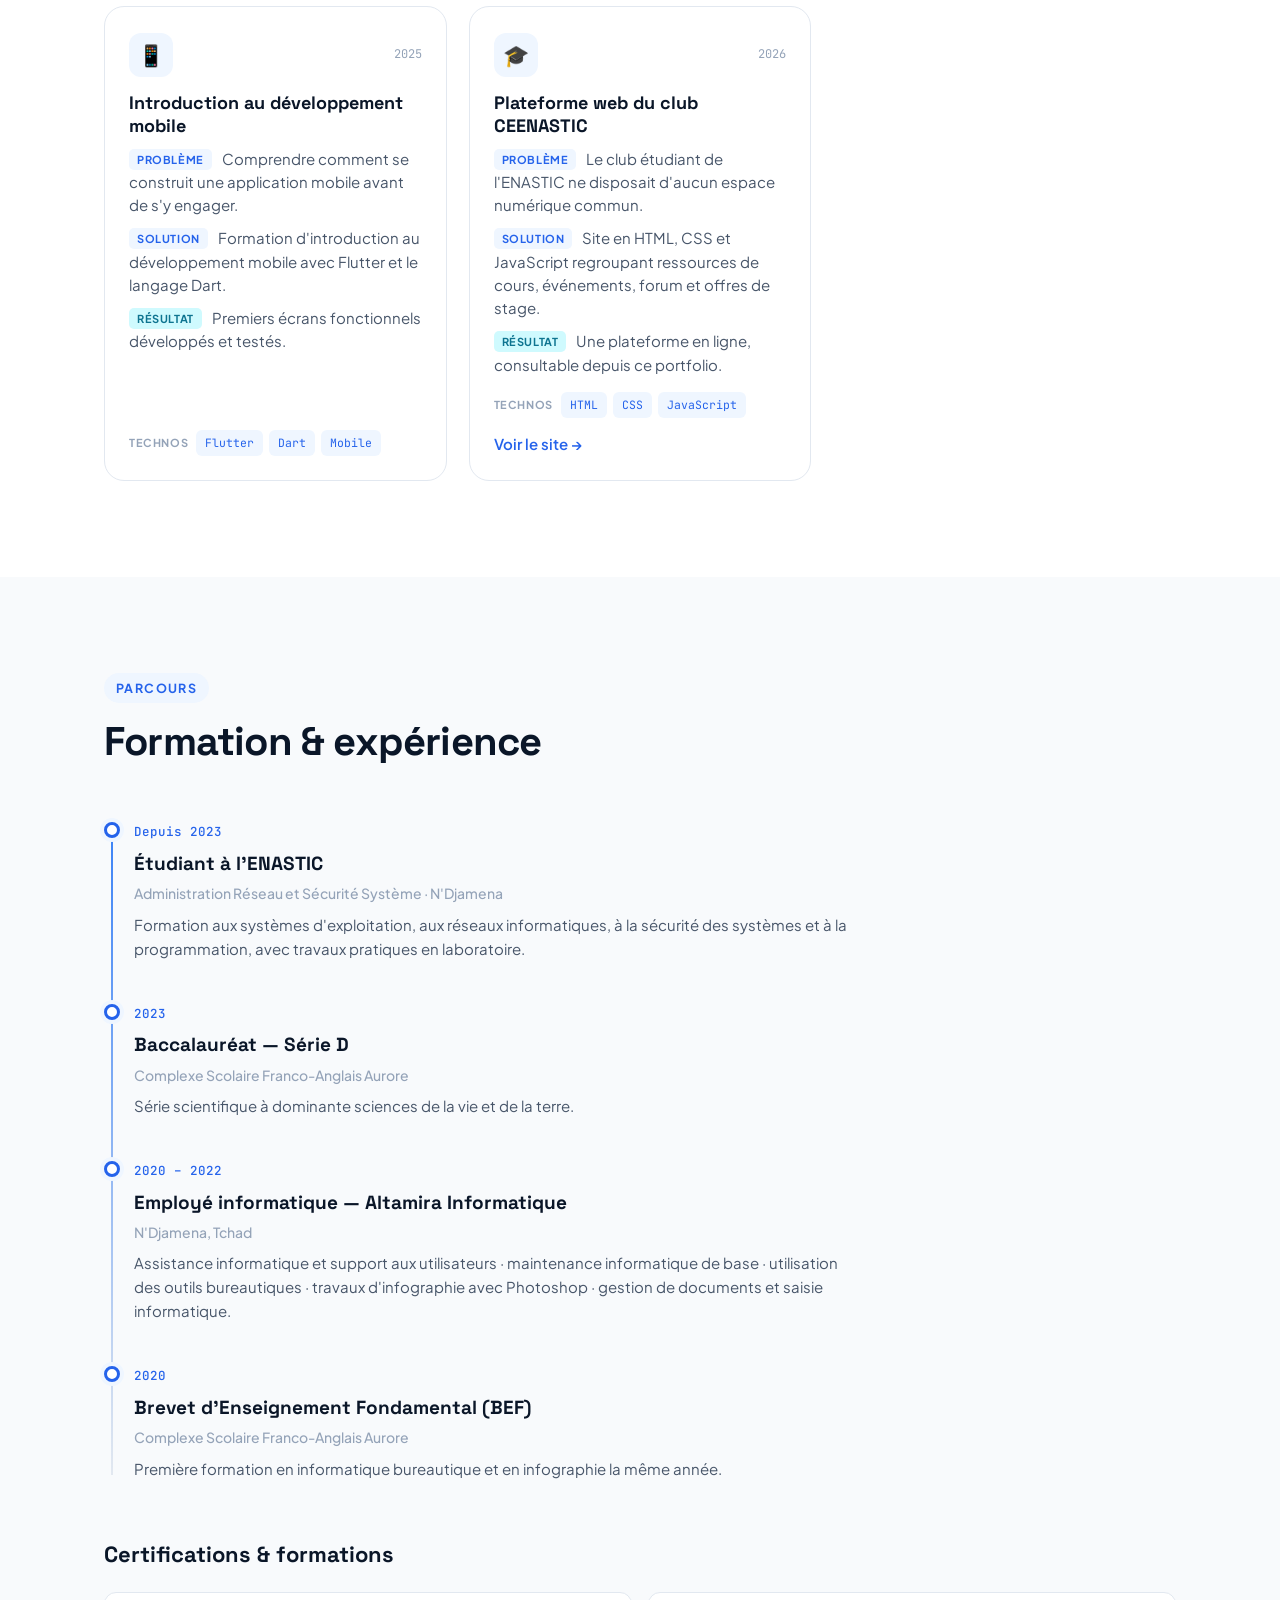
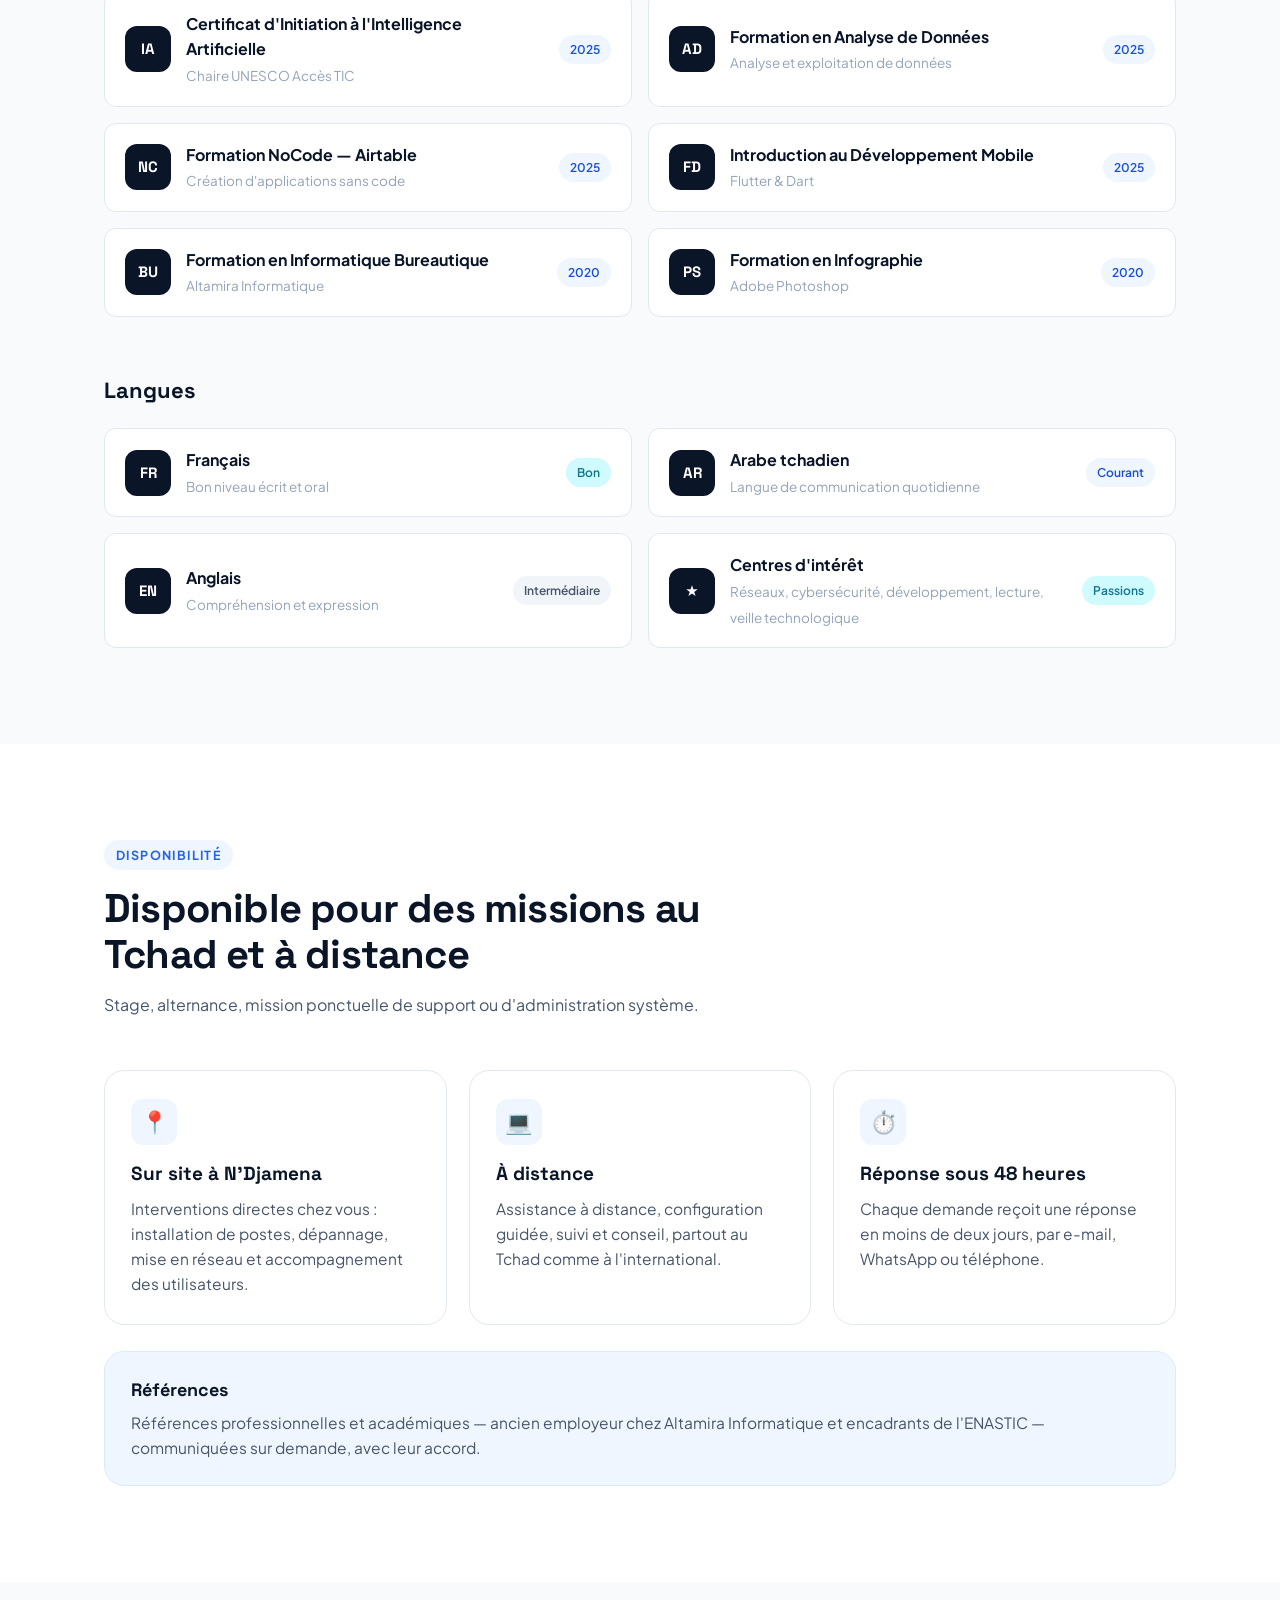
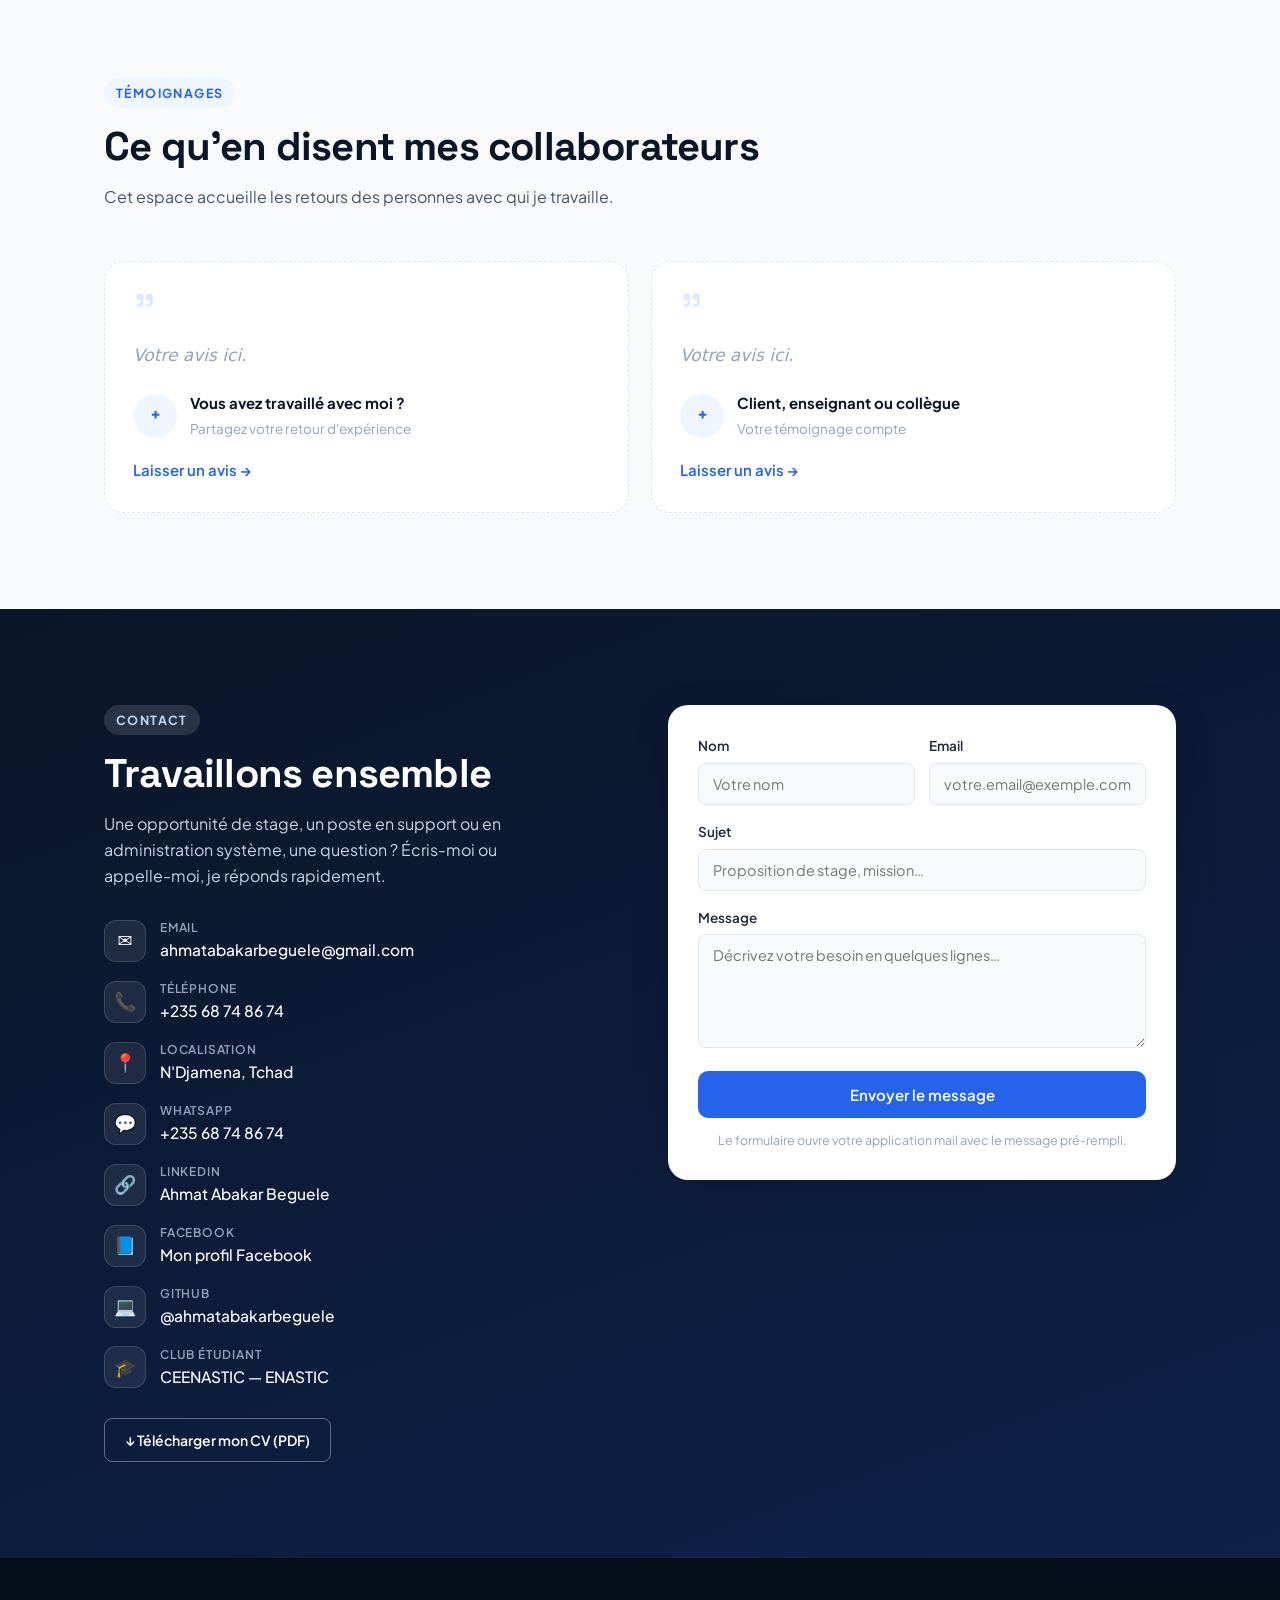
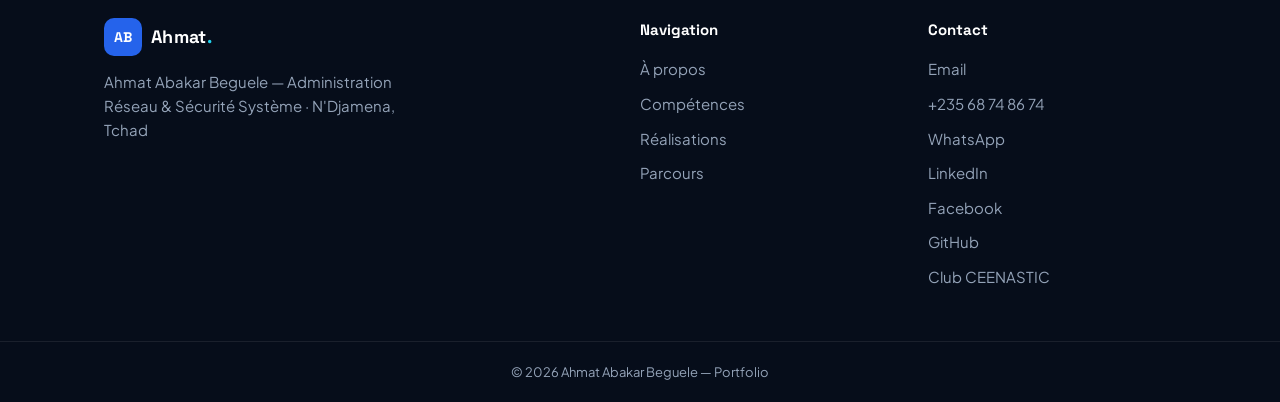
==== commit 5b455c06: "Passe SEO, accessibilité et UX : témoignages, projets en Problème/Solution/Résultat - Réalisations r" ====
--- a/index.html
+++ b/index.html
@@ -6,9 +6,40 @@
   <title>Ahmat Abakar Beguele — Administration Réseau & Sécurité Système</title>
   <meta name="description" content="Portfolio d'Ahmat Abakar Beguele, étudiant en Administration Réseau et Sécurité Système à l'ENASTIC (N'Djamena, Tchad). Support informatique, systèmes, réseaux, programmation et infographie." />
   <meta name="author" content="Ahmat Abakar Beguele" />
+  <meta name="keywords" content="administration réseau, sécurité système, support informatique, maintenance, N'Djamena, Tchad, ENASTIC, Windows, Linux" />
+  <meta name="theme-color" content="#0a1628" />
+  <link rel="canonical" href="https://ahmatabakarbeguele.github.io/portfolio/" />
+
+  <!-- Partage sur les réseaux sociaux -->
   <meta property="og:title" content="Ahmat Abakar Beguele — Administration Réseau & Sécurité Système" />
-  <meta property="og:description" content="Étudiant à l'ENASTIC, passionné d'infrastructures réseaux, de systèmes et de cybersécurité." />
-  <meta property="og:type" content="website" />
+  <meta property="og:description" content="Administration réseau et sécurité système à N'Djamena. J'installe, je sécurise et je maintiens les postes, serveurs et réseaux des entreprises et des ONG." />
+  <meta property="og:type" content="profile" />
+  <meta property="og:locale" content="fr_FR" />
+  <meta property="og:url" content="https://ahmatabakarbeguele.github.io/portfolio/" />
+  <meta name="twitter:card" content="summary" />
+  <meta name="twitter:title" content="Ahmat Abakar Beguele — Administration Réseau & Sécurité Système" />
+  <meta name="twitter:description" content="Administration réseau et sécurité système à N'Djamena, disponible au Tchad et à distance." />
+
+  <!-- Données structurées : aident Google à identifier la personne et le métier -->
+  <script type="application/ld+json">
+  {
+    "@context": "https://schema.org",
+    "@type": "Person",
+    "name": "Ahmat Abakar Beguele",
+    "jobTitle": "Administration réseau et sécurité système",
+    "email": "mailto:ahmatabakarbeguele@gmail.com",
+    "telephone": "+235 68 74 86 74",
+    "url": "https://ahmatabakarbeguele.github.io/portfolio/",
+    "address": { "@type": "PostalAddress", "addressLocality": "N'Djamena", "addressCountry": "TD" },
+    "alumniOf": { "@type": "EducationalOrganization", "name": "ENASTIC" },
+    "knowsLanguage": ["fr", "ar", "en"],
+    "sameAs": [
+      "https://www.linkedin.com/in/ahmat-abakar-beguele-320a133a6",
+      "https://github.com/ahmatabakarbeguele",
+      "https://www.facebook.com/share/1DRgkm9XPq/"
+    ]
+  }
+  </script>
   <link rel="preconnect" href="https://fonts.googleapis.com" />
   <link rel="preconnect" href="https://fonts.gstatic.com" crossorigin />
   <link href="https://fonts.googleapis.com/css2?family=Plus+Jakarta+Sans:wght@300;400;500;600;700;800&family=Space+Grotesk:wght@500;600;700&family=JetBrains+Mono:wght@400;500&display=swap" rel="stylesheet" />
@@ -23,8 +54,11 @@
   (nouveaux projets, nouvelles formations, lien LinkedIn).
 -->
 
+<!-- Lien d'évitement : premier élément atteint au clavier, invisible à la souris -->
+<a href="#accueil" class="skip-link">Aller au contenu principal</a>
+
 <!-- ═══════════════════════════ NAVBAR ═══════════════════════════ -->
-<nav id="navbar">
+<nav id="navbar" aria-label="Navigation principale">
   <div class="nav-inner">
     <a href="#accueil" class="brand">
       <span class="brand-logo">AB</span>
@@ -84,7 +118,7 @@
         <a href="https://wa.me/23568748674" target="_blank" rel="noopener" class="social-chip">WhatsApp</a>
         <a href="https://www.linkedin.com/in/ahmat-abakar-beguele-320a133a6" target="_blank" rel="noopener" class="social-chip">LinkedIn</a>
         <a href="https://www.facebook.com/share/1DRgkm9XPq/" target="_blank" rel="noopener" class="social-chip">Facebook</a>
-        <a href="https://github.com/AhmatAbakar0858" target="_blank" rel="noopener" class="social-chip">GitHub</a>
+        <a href="https://github.com/ahmatabakarbeguele" target="_blank" rel="noopener" class="social-chip">GitHub</a>
       </div>
     </div>
 
@@ -299,88 +333,88 @@
         <div class="project-top"><span class="project-icon">🛠️</span><span class="project-year">2020 – 2022</span></div>
         <h3>Support utilisateurs &amp; maintenance</h3>
         <ul class="project-facts">
-          <li><span class="pf-label">Contexte</span> Altamira Informatique — parc de postes utilisés chaque jour par l'équipe et les clients.</li>
-          <li><span class="pf-label">Mission</span> Limiter les interruptions de travail causées par les pannes informatiques.</li>
-          <li><span class="pf-label">Réalisé</span> Assistance aux utilisateurs, diagnostic des pannes, maintenance du matériel et remise en service des postes.</li>
-        </ul>
-        <div class="project-tags"><span>Support</span><span>Maintenance</span><span>Windows</span></div>
+          <li><span class="pf-label">Problème</span> Les pannes matérielles et logicielles immobilisaient les postes de l'équipe et des clients.</li>
+          <li><span class="pf-label">Solution</span> Assistance quotidienne aux utilisateurs, diagnostic des pannes, maintenance du matériel et remise en service des postes.</li>
+          <li><span class="pf-label pf-result">Résultat</span> Les postes étaient réparés en interne, sans faire appel à un prestataire extérieur.</li>
+        </ul>
+        <div class="project-tags"><span class="tags-label">Technos</span><span>Support</span><span>Maintenance</span><span>Windows</span></div>
       </article>
 
       <article class="project-card reveal" data-cat="pro design">
         <div class="project-top"><span class="project-icon">🎨</span><span class="project-year">2020 – 2022</span></div>
         <h3>Travaux d'infographie sous Photoshop</h3>
         <ul class="project-facts">
-          <li><span class="pf-label">Contexte</span> Demandes de supports visuels émanant des clients de l'entreprise.</li>
-          <li><span class="pf-label">Mission</span> Produire des visuels prêts à imprimer, fidèles à la demande du client.</li>
-          <li><span class="pf-label">Réalisé</span> Conception et retouche d'affiches et d'éléments graphiques sous Photoshop.</li>
-        </ul>
-        <div class="project-tags"><span>Photoshop</span><span>Design</span><span>Impression</span></div>
+          <li><span class="pf-label">Problème</span> Les clients avaient besoin de supports visuels prêts à imprimer, sans passer par une agence.</li>
+          <li><span class="pf-label">Solution</span> Conception et retouche d'affiches et d'éléments graphiques sous Photoshop, d'après leur demande.</li>
+          <li><span class="pf-label pf-result">Résultat</span> Des visuels produits en interne et validés par le client avant impression.</li>
+        </ul>
+        <div class="project-tags"><span class="tags-label">Technos</span><span>Photoshop</span><span>Design</span><span>Impression</span></div>
       </article>
 
       <article class="project-card reveal" data-cat="pro">
         <div class="project-top"><span class="project-icon">🗂️</span><span class="project-year">2020 – 2022</span></div>
         <h3>Gestion documentaire &amp; saisie</h3>
         <ul class="project-facts">
-          <li><span class="pf-label">Contexte</span> Documents administratifs et commerciaux à traiter et à archiver.</li>
-          <li><span class="pf-label">Mission</span> Rendre les documents faciles à retrouver et à exploiter.</li>
-          <li><span class="pf-label">Réalisé</span> Saisie informatique, classement et organisation des dossiers sous Word et Excel.</li>
-        </ul>
-        <div class="project-tags"><span>Word</span><span>Excel</span><span>Organisation</span></div>
+          <li><span class="pf-label">Problème</span> Les documents administratifs et commerciaux étaient difficiles à retrouver.</li>
+          <li><span class="pf-label">Solution</span> Saisie informatique, classement et organisation des dossiers sous Word et Excel.</li>
+          <li><span class="pf-label pf-result">Résultat</span> Un classement stable, dans lequel chaque document se retrouve rapidement.</li>
+        </ul>
+        <div class="project-tags"><span class="tags-label">Technos</span><span>Word</span><span>Excel</span><span>Organisation</span></div>
       </article>
 
       <article class="project-card reveal" data-cat="systeme">
         <div class="project-top"><span class="project-icon">💽</span><span class="project-year">Depuis 2023</span></div>
         <h3>Installation &amp; configuration de systèmes</h3>
         <ul class="project-facts">
-          <li><span class="pf-label">Contexte</span> Travaux pratiques d'administration système à l'ENASTIC.</li>
-          <li><span class="pf-label">Mission</span> Mettre un poste en service de bout en bout, de l'installation aux accès réseau.</li>
-          <li><span class="pf-label">Réalisé</span> Installation de Windows et de distributions Linux, création des comptes utilisateurs et paramétrage réseau de base.</li>
-        </ul>
-        <div class="project-tags"><span>Windows</span><span>Linux</span><span>Configuration</span></div>
+          <li><span class="pf-label">Problème</span> Mettre un poste en service de bout en bout, de l'installation jusqu'aux accès réseau.</li>
+          <li><span class="pf-label">Solution</span> Installation de Windows et de distributions Linux, création des comptes utilisateurs et paramétrage réseau.</li>
+          <li><span class="pf-label pf-result">Résultat</span> Une procédure d'installation maîtrisée, répétée à chaque travail pratique.</li>
+        </ul>
+        <div class="project-tags"><span class="tags-label">Technos</span><span>Windows</span><span>Linux</span><span>Configuration</span></div>
       </article>
 
       <article class="project-card reveal" data-cat="data">
         <div class="project-top"><span class="project-icon">🤖</span><span class="project-year">2025</span></div>
         <h3>Initiation à l'intelligence artificielle</h3>
         <ul class="project-facts">
-          <li><span class="pf-label">Contexte</span> Programme de formation de la Chaire UNESCO Accès TIC.</li>
-          <li><span class="pf-label">Mission</span> Comprendre les principes de l'IA et ses cas d'usage concrets.</li>
-          <li><span class="pf-label">Réalisé</span> Parcours suivi jusqu'au bout et validé par un certificat en 2025.</li>
-        </ul>
-        <div class="project-tags"><span>IA</span><span>UNESCO</span><span>Certificat</span></div>
+          <li><span class="pf-label">Problème</span> Comprendre ce que l'intelligence artificielle change concrètement pour les métiers du numérique.</li>
+          <li><span class="pf-label">Solution</span> Parcours de formation de la Chaire UNESCO Accès TIC, suivi jusqu'à son terme.</li>
+          <li><span class="pf-label pf-result">Résultat</span> Certificat d'initiation obtenu en 2025.</li>
+        </ul>
+        <div class="project-tags"><span class="tags-label">Technos</span><span>IA</span><span>UNESCO</span><span>Certificat</span></div>
       </article>
 
       <article class="project-card reveal" data-cat="data">
         <div class="project-top"><span class="project-icon">📊</span><span class="project-year">2025</span></div>
         <h3>Analyse de données &amp; NoCode</h3>
         <ul class="project-facts">
-          <li><span class="pf-label">Contexte</span> Deux formations complémentaires suivies en 2025.</li>
-          <li><span class="pf-label">Mission</span> Structurer et exploiter des données sans passer par du développement.</li>
-          <li><span class="pf-label">Réalisé</span> Prise en main d'Airtable et des méthodes de base de l'analyse de données.</li>
-        </ul>
-        <div class="project-tags"><span>Analyse de données</span><span>Airtable</span><span>NoCode</span></div>
+          <li><span class="pf-label">Problème</span> Exploiter des données sans disposer d'une équipe de développement.</li>
+          <li><span class="pf-label">Solution</span> Formation à l'analyse de données et prise en main d'Airtable.</li>
+          <li><span class="pf-label pf-result">Résultat</span> Capacité à construire une base structurée et à en tirer des tableaux exploitables.</li>
+        </ul>
+        <div class="project-tags"><span class="tags-label">Technos</span><span>Analyse de données</span><span>Airtable</span><span>NoCode</span></div>
       </article>
 
       <article class="project-card reveal" data-cat="dev">
         <div class="project-top"><span class="project-icon">📱</span><span class="project-year">2025</span></div>
         <h3>Introduction au développement mobile</h3>
         <ul class="project-facts">
-          <li><span class="pf-label">Contexte</span> Formation d'introduction au développement mobile, 2025.</li>
-          <li><span class="pf-label">Mission</span> Comprendre comment se construit une application mobile.</li>
-          <li><span class="pf-label">Réalisé</span> Premiers écrans fonctionnels développés en Flutter et Dart.</li>
-        </ul>
-        <div class="project-tags"><span>Flutter</span><span>Dart</span><span>Mobile</span></div>
+          <li><span class="pf-label">Problème</span> Comprendre comment se construit une application mobile avant de s'y engager.</li>
+          <li><span class="pf-label">Solution</span> Formation d'introduction au développement mobile avec Flutter et le langage Dart.</li>
+          <li><span class="pf-label pf-result">Résultat</span> Premiers écrans fonctionnels développés et testés.</li>
+        </ul>
+        <div class="project-tags"><span class="tags-label">Technos</span><span>Flutter</span><span>Dart</span><span>Mobile</span></div>
       </article>
 
       <article class="project-card reveal" data-cat="dev">
         <div class="project-top"><span class="project-icon">🎓</span><span class="project-year">2026</span></div>
         <h3>Plateforme web du club CEENASTIC</h3>
         <ul class="project-facts">
-          <li><span class="pf-label">Contexte</span> Le club étudiant de l'ENASTIC n'avait pas d'espace numérique commun.</li>
-          <li><span class="pf-label">Mission</span> Regrouper ressources de cours, événements, forum et offres de stage au même endroit.</li>
-          <li><span class="pf-label">Réalisé</span> Site complet en HTML, CSS et JavaScript, consultable depuis ce portfolio.</li>
-        </ul>
-        <div class="project-tags"><span>HTML</span><span>CSS</span><span>JavaScript</span></div>
+          <li><span class="pf-label">Problème</span> Le club étudiant de l'ENASTIC ne disposait d'aucun espace numérique commun.</li>
+          <li><span class="pf-label">Solution</span> Site en HTML, CSS et JavaScript regroupant ressources de cours, événements, forum et offres de stage.</li>
+          <li><span class="pf-label pf-result">Résultat</span> Une plateforme en ligne, consultable depuis ce portfolio.</li>
+        </ul>
+        <div class="project-tags"><span class="tags-label">Technos</span><span>HTML</span><span>CSS</span><span>JavaScript</span></div>
         <a href="club/index.html" class="project-link">Voir le site →</a>
       </article>
     </div>
@@ -529,6 +563,45 @@
   </div>
 </section>
 
+<!-- ═══════════════════════════ TÉMOIGNAGES ═══════════════════════════ -->
+<section class="section section-alt" id="temoignages">
+  <div class="container">
+    <div class="section-header reveal">
+      <span class="section-tag">Témoignages</span>
+      <h2>Ce qu'en disent mes collaborateurs</h2>
+      <p class="section-desc">Cet espace accueille les retours des personnes avec qui je travaille.</p>
+    </div>
+
+    <!-- [À COMPLÉTER] Remplace le contenu d'une carte par un vrai témoignage :
+         <p class="quote">« Le texte de la personne. »</p>
+         <div class="quote-author"><span class="quote-avatar">XY</span>
+           <div><strong>Prénom Nom</strong><span>Fonction, Organisation</span></div>
+         </div>
+         Demande toujours son accord avant de publier un nom. -->
+    <div class="testimonials-grid">
+      <figure class="testimonial-card empty reveal">
+        <span class="quote-mark" aria-hidden="true">"</span>
+        <blockquote class="quote">Votre avis ici.</blockquote>
+        <figcaption class="quote-author">
+          <span class="quote-avatar" aria-hidden="true">+</span>
+          <div><strong>Vous avez travaillé avec moi ?</strong><span>Partagez votre retour d'expérience</span></div>
+        </figcaption>
+        <a href="#contact" class="quote-cta">Laisser un avis →</a>
+      </figure>
+
+      <figure class="testimonial-card empty reveal">
+        <span class="quote-mark" aria-hidden="true">"</span>
+        <blockquote class="quote">Votre avis ici.</blockquote>
+        <figcaption class="quote-author">
+          <span class="quote-avatar" aria-hidden="true">+</span>
+          <div><strong>Client, enseignant ou collègue</strong><span>Votre témoignage compte</span></div>
+        </figcaption>
+        <a href="#contact" class="quote-cta">Laisser un avis →</a>
+      </figure>
+    </div>
+  </div>
+</section>
+
 <!-- ═══════════════════════════ CONTACT ═══════════════════════════ -->
 <section class="section section-contact" id="contact">
   <div class="container contact-layout">
@@ -545,7 +618,7 @@
         <li><span class="ci-icon">💬</span><div><span class="ci-label">WhatsApp</span><a href="https://wa.me/23568748674" target="_blank" rel="noopener">+235 68 74 86 74</a></div></li>
         <li><span class="ci-icon">🔗</span><div><span class="ci-label">LinkedIn</span><a href="https://www.linkedin.com/in/ahmat-abakar-beguele-320a133a6" target="_blank" rel="noopener">Ahmat Abakar Beguele</a></div></li>
         <li><span class="ci-icon">📘</span><div><span class="ci-label">Facebook</span><a href="https://www.facebook.com/share/1DRgkm9XPq/" target="_blank" rel="noopener">Mon profil Facebook</a></div></li>
-        <li><span class="ci-icon">💻</span><div><span class="ci-label">GitHub</span><a href="https://github.com/AhmatAbakar0858" target="_blank" rel="noopener">@AhmatAbakar0858</a></div></li>
+        <li><span class="ci-icon">💻</span><div><span class="ci-label">GitHub</span><a href="https://github.com/ahmatabakarbeguele" target="_blank" rel="noopener">@ahmatabakarbeguele</a></div></li>
         <li><span class="ci-icon">🎓</span><div><span class="ci-label">Club étudiant</span><a href="club/index.html">CEENASTIC — ENASTIC</a></div></li>
       </ul>
 
@@ -601,7 +674,7 @@
         <li><a href="https://wa.me/23568748674" target="_blank" rel="noopener">WhatsApp</a></li>
         <li><a href="https://www.linkedin.com/in/ahmat-abakar-beguele-320a133a6" target="_blank" rel="noopener">LinkedIn</a></li>
         <li><a href="https://www.facebook.com/share/1DRgkm9XPq/" target="_blank" rel="noopener">Facebook</a></li>
-        <li><a href="https://github.com/AhmatAbakar0858" target="_blank" rel="noopener">GitHub</a></li>
+        <li><a href="https://github.com/ahmatabakarbeguele" target="_blank" rel="noopener">GitHub</a></li>
         <li><a href="club/index.html">Club CEENASTIC</a></li>
       </ul>
     </div>
--- a/portfolio.css
+++ b/portfolio.css
@@ -46,6 +46,25 @@
 input, select, button, textarea { font-family: inherit; }
 img { display: block; max-width: 100%; }
 
+/* ── ACCESSIBILITÉ ── */
+.skip-link {
+  position: absolute; left: 12px; top: -60px; z-index: 200;
+  background: var(--blue-500); color: var(--white);
+  padding: 10px 18px; border-radius: var(--radius-sm); font-weight: 600;
+  transition: top .2s;
+}
+.skip-link:focus { top: 12px; }
+
+/* Anneau de focus visible au clavier uniquement, jamais à la souris */
+a:focus-visible, button:focus-visible, input:focus-visible, textarea:focus-visible {
+  outline: 3px solid var(--blue-400);
+  outline-offset: 3px;
+  border-radius: 4px;
+}
+.hero a:focus-visible, .section-contact a:focus-visible, footer a:focus-visible {
+  outline-color: var(--cyan);
+}
+
 /* ── UTILITIES ── */
 .container { max-width: 1120px; margin: 0 auto; padding: 0 24px; }
 .hidden { display: none !important; }
@@ -61,7 +80,7 @@
   cursor: pointer; text-align: center;
   transition: background .2s, transform .1s, box-shadow .2s;
 }
-.btn-primary:hover { background: var(--blue-600); box-shadow: 0 4px 14px rgba(37,99,235,.35); }
+.btn-primary:hover { background: var(--blue-600); box-shadow: 0 6px 18px rgba(37,99,235,.4); transform: translateY(-2px); }
 .btn-primary:active { transform: scale(.97); }
 
 .btn-outline {
@@ -72,7 +91,7 @@
   cursor: pointer; text-align: center;
   transition: background .2s, color .2s, border-color .2s;
 }
-.btn-outline:hover { background: var(--blue-50); }
+.btn-outline:hover { background: var(--blue-50); transform: translateY(-2px); }
 
 .btn-ghost {
   display: inline-block;
@@ -155,7 +174,7 @@
   display: inline-flex; align-items: center; gap: 9px;
   background: rgba(52,211,153,.12); border: 1px solid rgba(52,211,153,.35);
   color: #a7f3d0; padding: 7px 15px; border-radius: 999px;
-  font-size: 13px; font-weight: 500; margin-bottom: 22px;
+  font-size: 14px; font-weight: 500; margin-bottom: 22px;
 }
 .dot-pulse { width: 8px; height: 8px; border-radius: 50%; background: var(--green); box-shadow: 0 0 0 0 rgba(52,211,153,.7); animation: pulse 2s infinite; }
 @keyframes pulse {
@@ -199,9 +218,9 @@
 .social-chip {
   padding: 6px 14px; border-radius: 999px; font-size: 13px; font-weight: 500;
   color: #cbd5e1; border: 1px solid rgba(255,255,255,.18);
-  transition: background .2s, color .2s, border-color .2s;
-}
-.social-chip:hover { background: rgba(255,255,255,.1); color: var(--white); border-color: rgba(255,255,255,.4); }
+  transition: background .2s, color .2s, border-color .2s, transform .2s;
+}
+.social-chip:hover { background: rgba(255,255,255,.1); color: var(--white); border-color: rgba(255,255,255,.4); transform: translateY(-2px) }
 
 /* Terminal */
 .hero-visual { position: relative; }
@@ -283,7 +302,7 @@
 }
 .fact { background: var(--white); padding: 14px 18px; display: flex; flex-direction: column; gap: 3px; }
 .fact-label { font-size: 12px; text-transform: uppercase; letter-spacing: .8px; color: var(--gray-400); font-weight: 600; }
-.fact-value { font-size: 14.5px; font-weight: 600; color: var(--blue-900); }
+.fact-value { font-size: 15px; font-weight: 600; color: var(--blue-900); }
 
 .about-visual { display: flex; flex-direction: column; gap: 16px; }
 
@@ -304,7 +323,7 @@
   font-family: var(--font-display); font-size: 26px; font-weight: 700; letter-spacing: 1px;
 }
 .avatar-info h3 { font-family: var(--font-display); font-size: 18px; margin-bottom: 4px; }
-.avatar-info span { display: block; font-size: 14px; color: #bfdbfe; }
+.avatar-info span { display: block; font-size: 15px; color: #bfdbfe; }
 .avatar-place { margin-top: 6px; color: #94a3b8 !important; font-size: 13px !important; }
 .focus-card {
   background: var(--white); border: 1px solid var(--gray-200); border-radius: var(--radius-lg);
@@ -329,7 +348,7 @@
   background: var(--blue-50); border-radius: 11px; font-size: 20px;
 }
 .skill-head h3 { font-family: var(--font-display); font-size: 19px; color: var(--blue-900); }
-.skill-bar-row { display: flex; justify-content: space-between; font-size: 14px; color: var(--gray-600); margin-bottom: 7px; }
+.skill-bar-row { display: flex; justify-content: space-between; font-size: 15px; color: var(--gray-600); margin-bottom: 7px; }
 .skill-bar-row:not(:first-of-type) { margin-top: 18px; }
 .skill-pct { font-family: var(--font-mono); font-size: 12.5px; color: var(--blue-500); font-weight: 500; }
 .skill-track { height: 7px; background: var(--gray-100); border-radius: 999px; overflow: hidden; }
@@ -345,9 +364,9 @@
 .chip {
   background: var(--white); border: 1px solid var(--gray-200); color: var(--gray-600);
   padding: 7px 14px; border-radius: 999px; font-size: 14px; font-weight: 500;
-  transition: border-color .2s, color .2s, background .2s;
-}
-.chip:hover { border-color: var(--blue-400); color: var(--blue-500); background: var(--blue-50); }
+  transition: border-color .2s, color .2s, background .2s, transform .2s;
+}
+.chip:hover { border-color: var(--blue-400); color: var(--blue-500); background: var(--blue-50); transform: translateY(-2px) }
 
 /* ── SERVICES ── */
 .services-grid { display: grid; grid-template-columns: repeat(2, 1fr); gap: 22px; }
@@ -405,13 +424,23 @@
   font-size: 11px; font-weight: 700; letter-spacing: .6px; text-transform: uppercase;
   color: var(--blue-500); background: var(--blue-50); border-radius: 5px; vertical-align: 1px;
 }
+/* Le résultat est la ligne qui compte : on la marque avec l'accent cyan */
+.pf-result { color: #0e7490; background: #cffafe; }
+
+.tags-label {
+  font-family: var(--font-body) !important;
+  font-size: 11px !important; font-weight: 700 !important;
+  letter-spacing: .6px; text-transform: uppercase;
+  color: var(--gray-400) !important; background: transparent !important;
+  padding: 4px 0 !important; margin-right: 2px;
+}
 .project-tags { display: flex; flex-wrap: wrap; gap: 6px; margin-top: 16px; }
 .project-tags span {
   font-family: var(--font-mono); font-size: 11.5px; color: var(--blue-500);
   background: var(--blue-50); padding: 4px 9px; border-radius: 6px;
 }
-.project-link { margin-top: 14px; font-size: 14px; font-weight: 600; color: var(--blue-500); }
-.project-link:hover { color: var(--blue-600); }
+.project-link { display: inline-block; margin-top: 14px; font-size: 15px; font-weight: 600; color: var(--blue-500); transition: color .2s, transform .2s; }
+.project-link:hover { color: var(--blue-600); transform: translateX(4px); }
 
 /* ── PARCOURS ── */
 .timeline { position: relative; padding-left: 30px; }
@@ -450,9 +479,37 @@
   margin-left: auto; font-size: 12px; font-weight: 600; padding: 5px 11px;
   border-radius: 999px; white-space: nowrap;
 }
-.cert-status.done { background: #dcfce7; color: #15803d; }
-.cert-status.progress { background: var(--blue-50); color: var(--blue-600); }
-.cert-status.planned { background: #fef3c7; color: #b45309; }
+.cert-status.done { background: var(--blue-50); color: var(--blue-600); }
+.cert-status.progress { background: #cffafe; color: #0e7490; }
+.cert-status.planned { background: var(--gray-100); color: var(--gray-600); }
+
+/* ── TÉMOIGNAGES ── */
+.testimonials-grid { display: grid; grid-template-columns: repeat(2, 1fr); gap: 22px; }
+.testimonial-card {
+  position: relative; display: flex; flex-direction: column;
+  background: var(--white); border: 1px solid var(--gray-200);
+  border-radius: var(--radius-lg); padding: 30px 28px;
+  transition: transform .25s, box-shadow .25s, border-color .25s;
+}
+.testimonial-card:hover { transform: translateY(-4px); box-shadow: var(--shadow-md); border-color: var(--blue-100); }
+/* Carte en attente d'un vrai témoignage */
+.testimonial-card.empty { border-style: dashed; background: var(--white); }
+.quote-mark {
+  font-family: var(--font-display); font-size: 54px; line-height: .8;
+  color: var(--blue-100); margin-bottom: 6px;
+}
+.quote { font-size: 17px; line-height: 1.6; color: var(--gray-600); font-style: italic; flex: 1; }
+.testimonial-card.empty .quote { color: var(--gray-400); }
+.quote-author { display: flex; align-items: center; gap: 13px; margin-top: 22px; }
+.quote-avatar {
+  width: 44px; height: 44px; flex-shrink: 0; display: grid; place-items: center;
+  background: var(--blue-50); color: var(--blue-500); border-radius: 50%;
+  font-family: var(--font-display); font-size: 18px; font-weight: 700;
+}
+.quote-author strong { display: block; font-size: 15px; color: var(--blue-900); }
+.quote-author span:not(.quote-avatar) { font-size: 13.5px; color: var(--gray-400); }
+.quote-cta { margin-top: 18px; font-size: 15px; font-weight: 600; color: var(--blue-500); align-self: flex-start; }
+.quote-cta:hover { color: var(--blue-600); }
 
 /* ── DISPONIBILITÉ & RÉFÉRENCES ── */
 .dispo-grid { display: grid; grid-template-columns: repeat(3, 1fr); gap: 22px; }
@@ -493,7 +550,7 @@
   border-radius: 12px; font-size: 18px;
 }
 .ci-label { display: block; font-size: 12px; text-transform: uppercase; letter-spacing: .8px; color: #94a3b8; font-weight: 600; }
-.contact-list a, .contact-list div > span:not(.ci-label) { font-size: 14.5px; color: var(--white); font-weight: 500; word-break: break-word; }
+.contact-list a, .contact-list div > span:not(.ci-label) { font-size: 15.5px; color: var(--white); font-weight: 500; word-break: break-word; }
 .contact-list a:hover { color: var(--cyan); }
 
 .cv-download { margin-top: 28px; color: var(--white); border-color: rgba(255,255,255,.35); }
@@ -524,10 +581,10 @@
 .footer-brand .brand { margin-bottom: 14px; }
 .footer-brand .brand-logo { background: var(--blue-500); }
 .footer-brand .brand-name { color: var(--white); }
-.footer-brand p { font-size: 14px; max-width: 320px; }
+.footer-brand p { font-size: 15px; max-width: 320px; }
 .footer-links h4 { font-family: var(--font-display); font-size: 15px; color: var(--white); margin-bottom: 14px; }
 .footer-links li { margin-bottom: 9px; }
-.footer-links a { font-size: 14px; transition: color .2s; }
+.footer-links a { font-size: 15px; transition: color .2s; }
 .footer-links a:hover { color: var(--cyan); }
 .footer-bottom { border-top: 1px solid rgba(255,255,255,.08); padding: 20px 24px; text-align: center; font-size: 13px; }
 
@@ -584,10 +641,14 @@
   .stat-divider { display: none; }
 
   .section { padding: 72px 0; }
-  .skills-grid, .services-grid, .projects-grid, .certs-grid, .form-row, .about-facts, .dispo-grid { grid-template-columns: 1fr; }
+  .skills-grid, .services-grid, .projects-grid, .certs-grid, .form-row,
+  .about-facts, .dispo-grid, .testimonials-grid { grid-template-columns: 1fr; }
   .avatar-card { flex-direction: column; text-align: center; }
   .footer-inner { grid-template-columns: 1fr; gap: 30px; }
   .contact-form { padding: 24px 20px; }
+  /* Sur écran étroit, le badge passe à la ligne plutôt que d'élargir la carte */
+  .cert-card { flex-wrap: wrap; row-gap: 10px; }
+  .cert-status { margin-left: 0; white-space: normal; }
   .hero-badge-float { display: none; }
 }
 
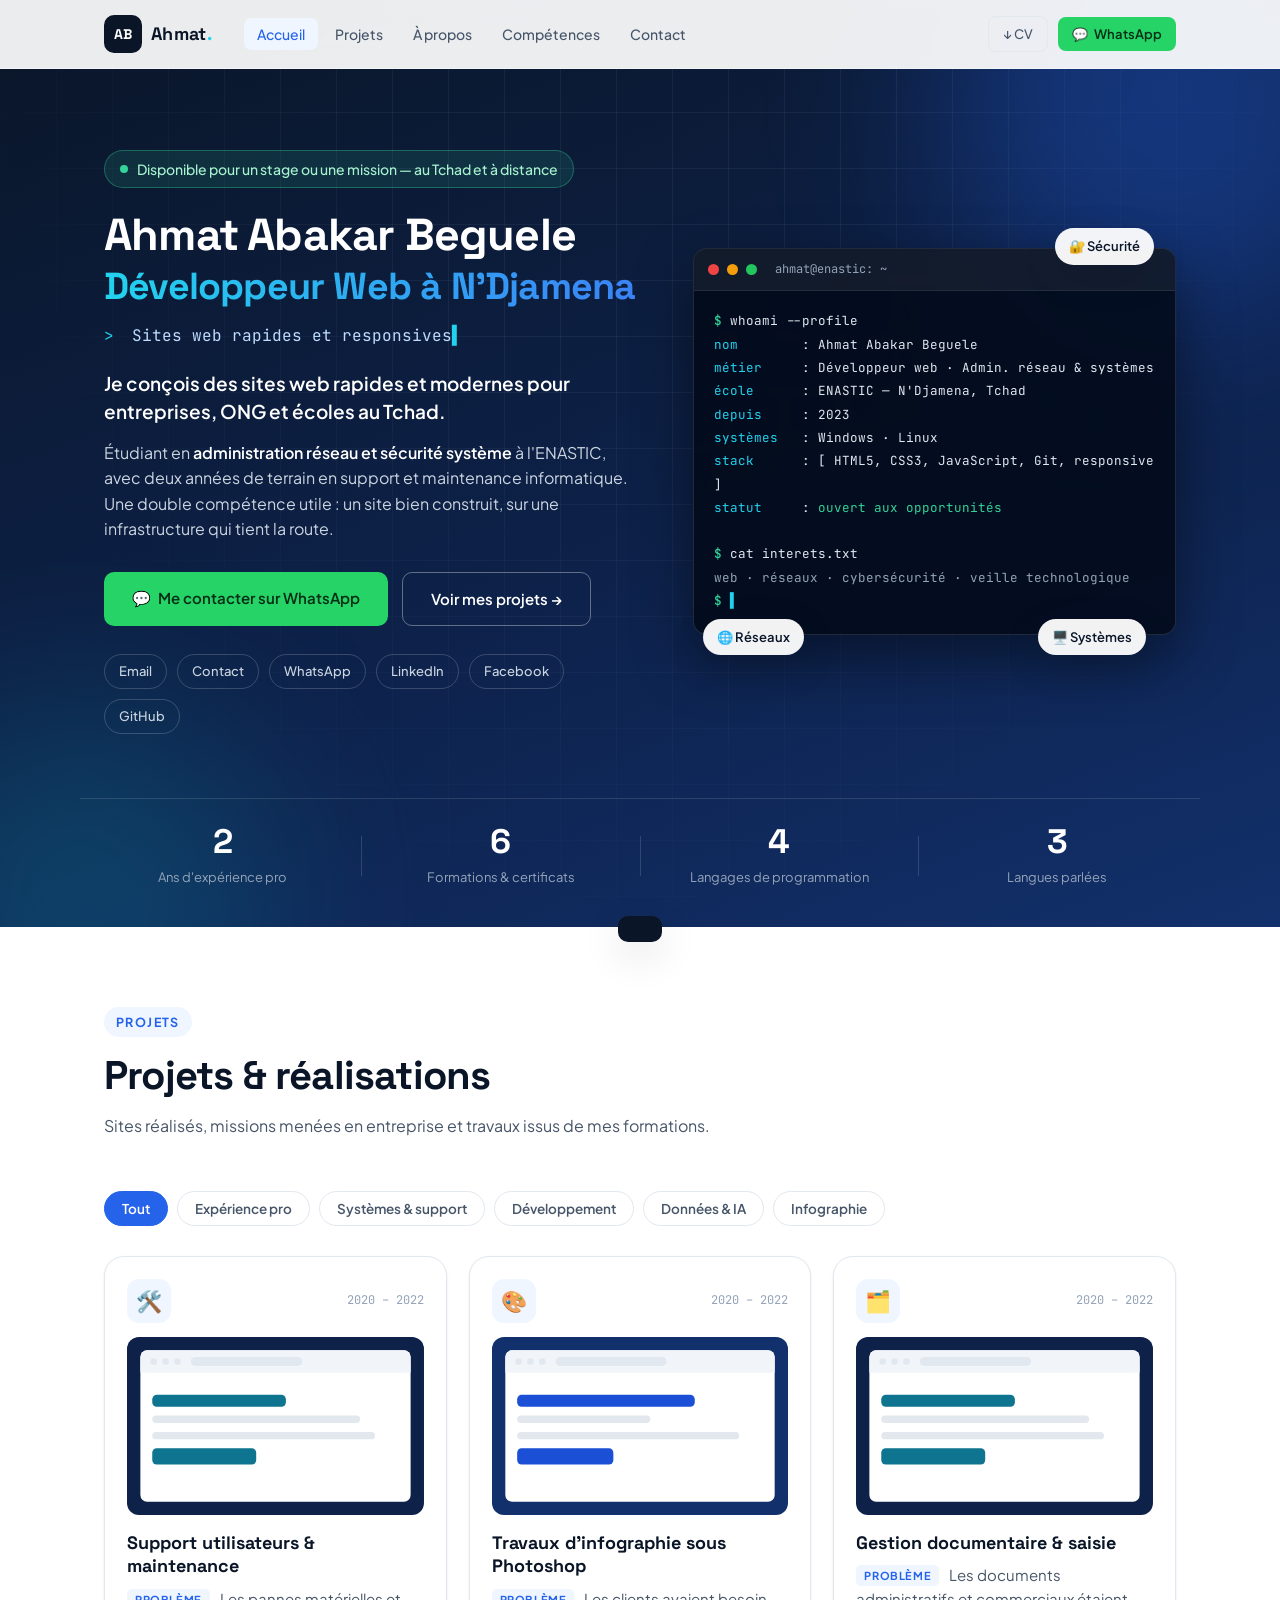
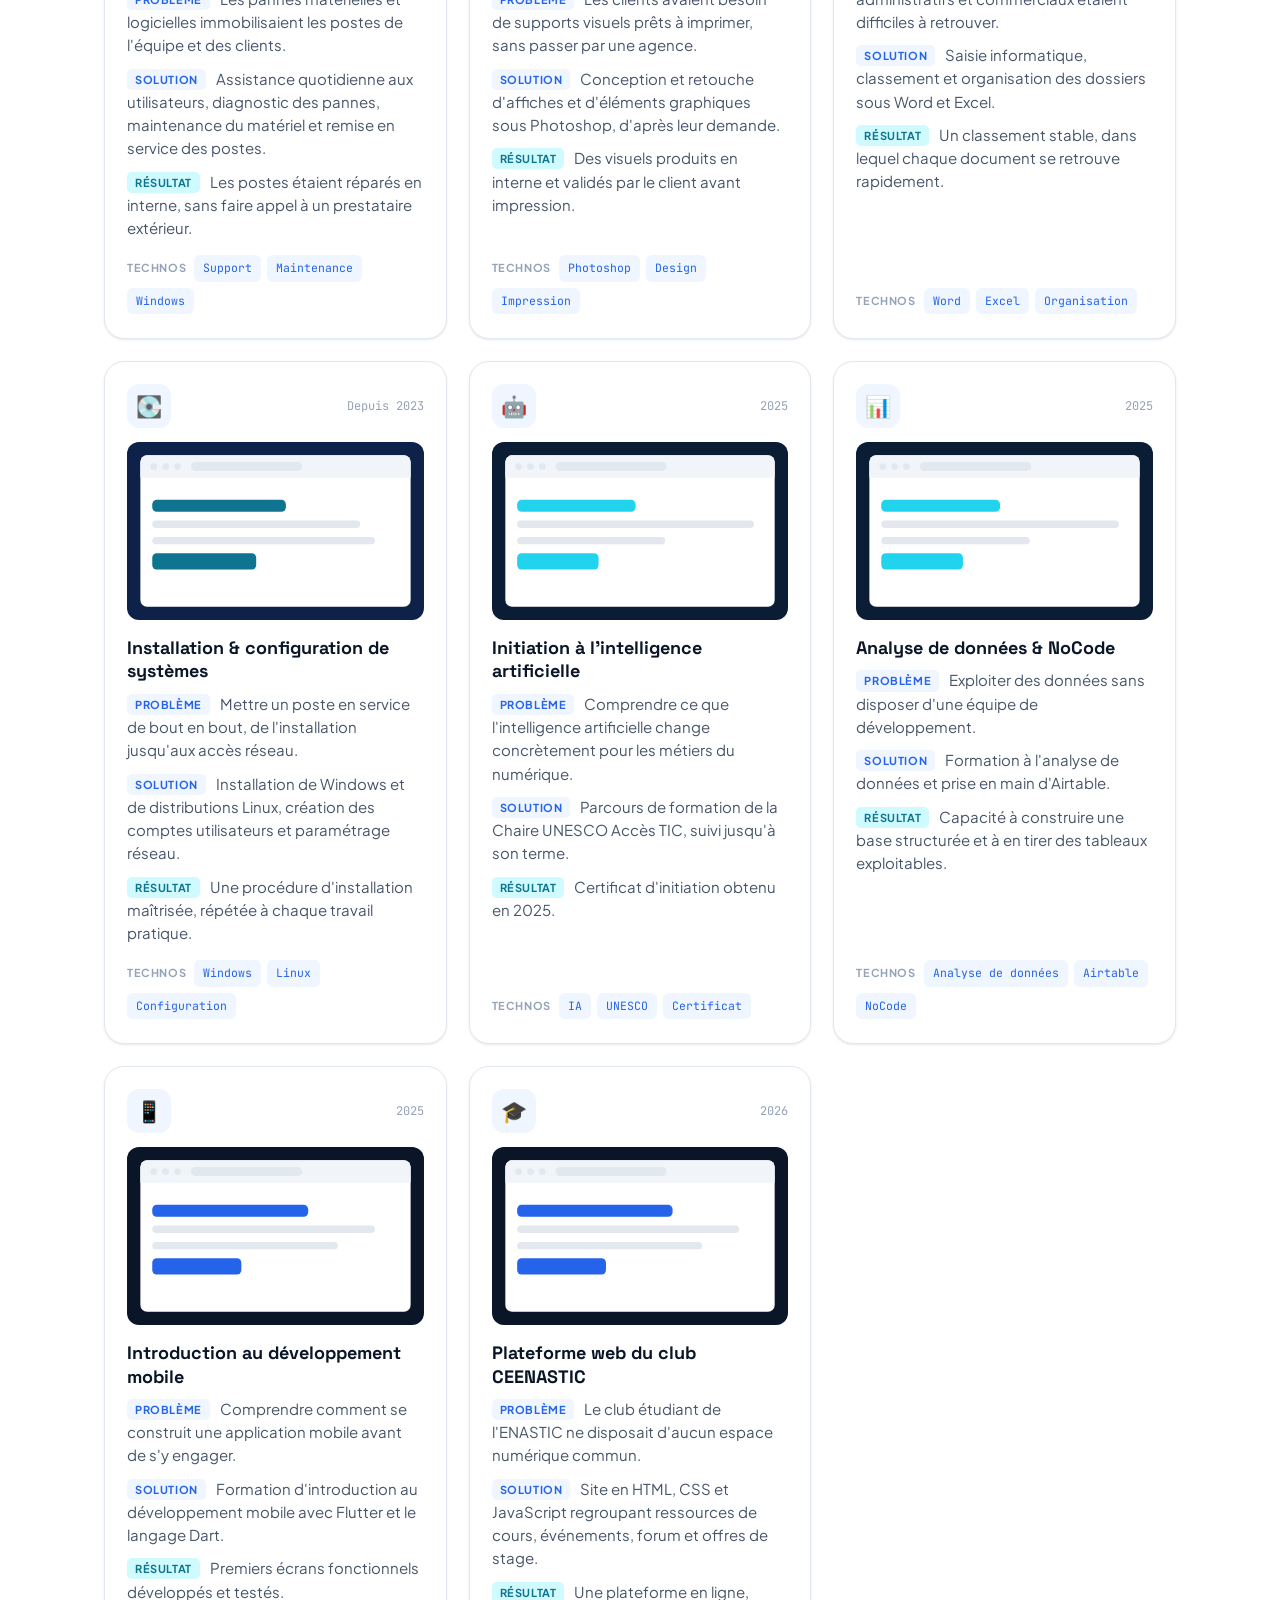
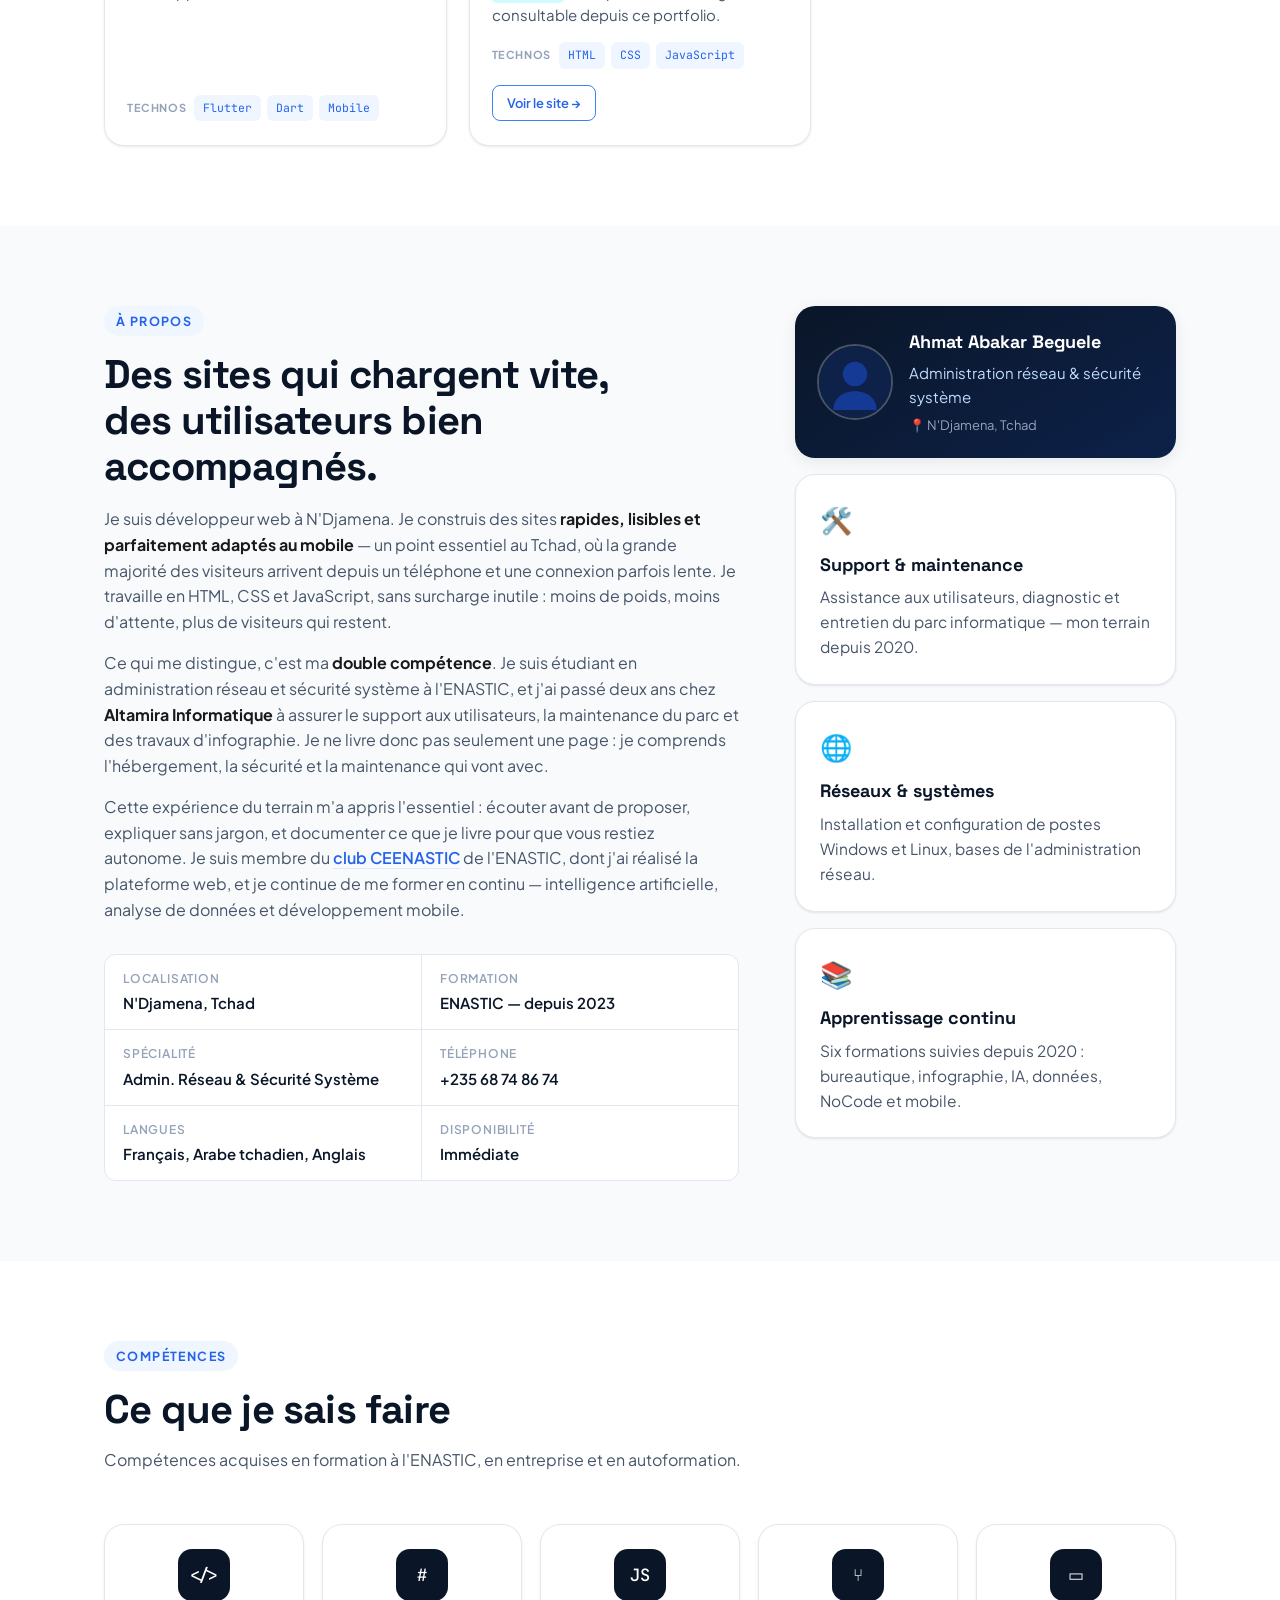
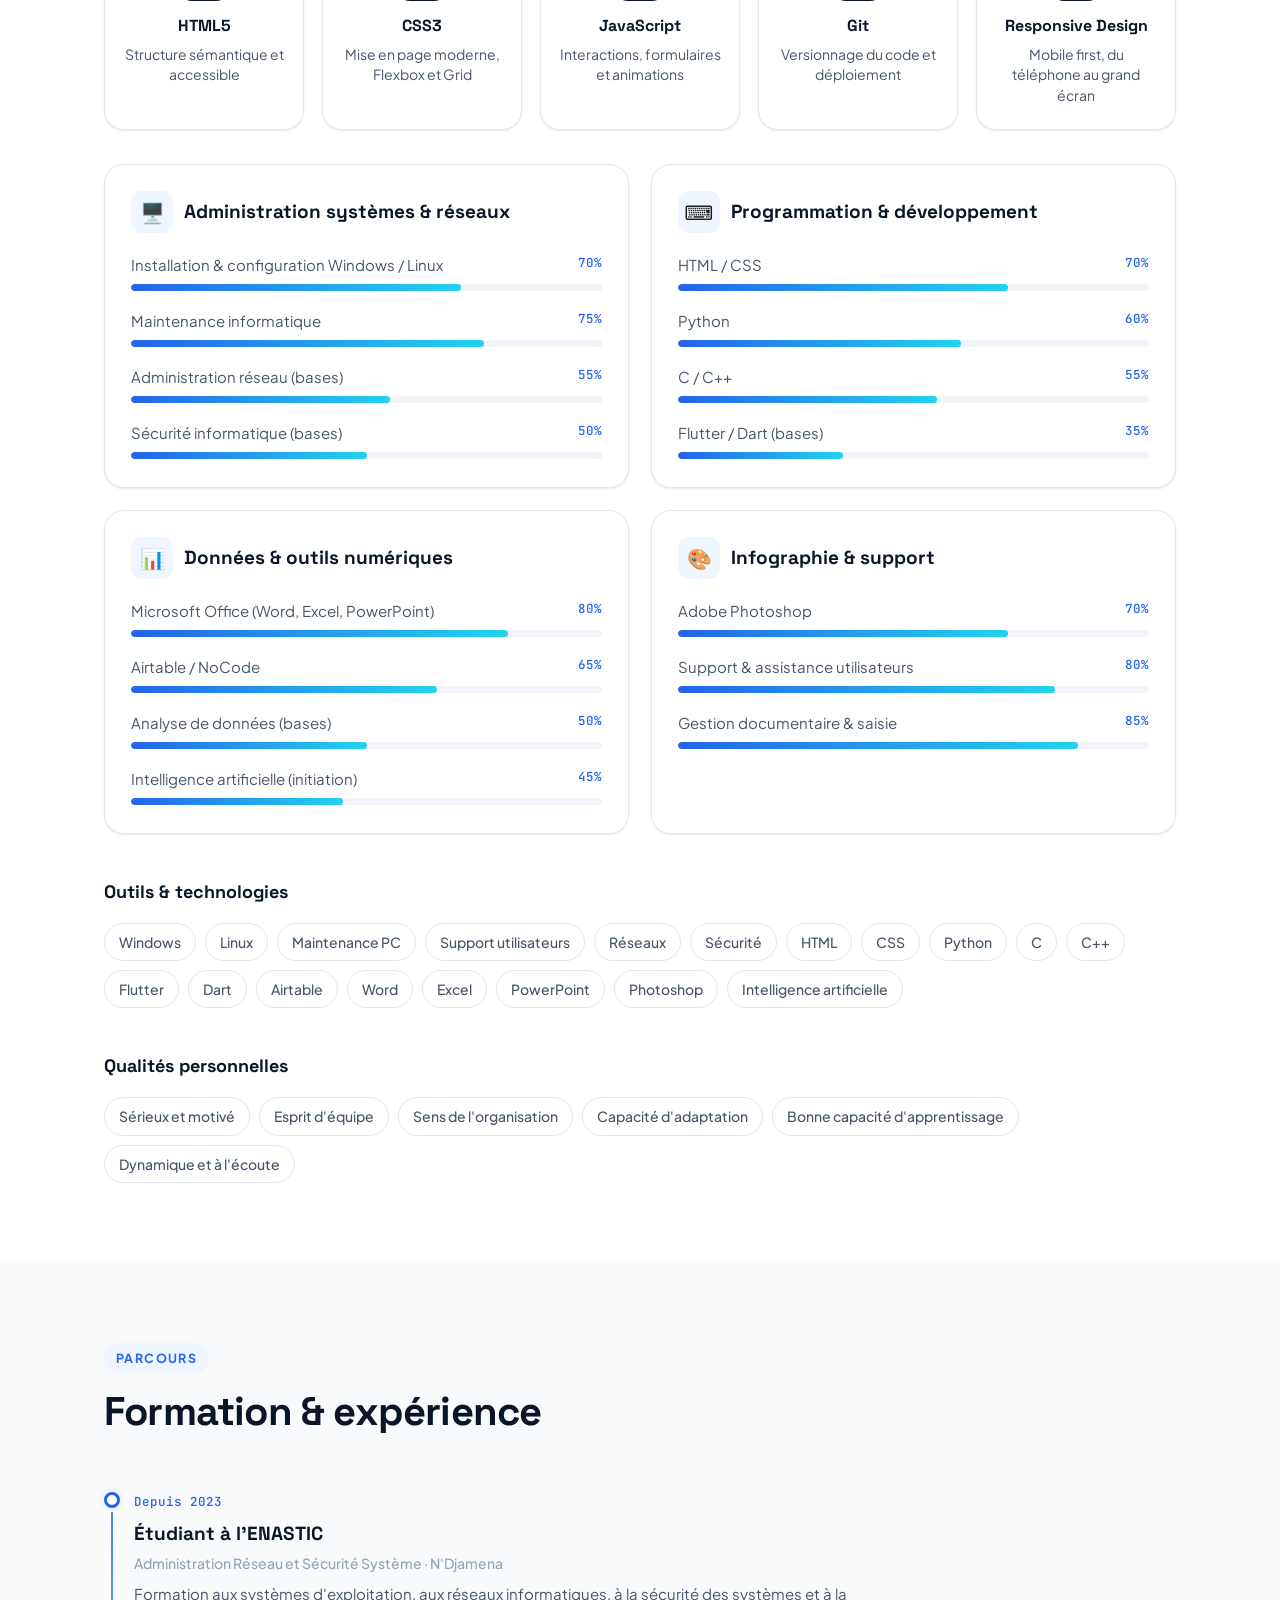
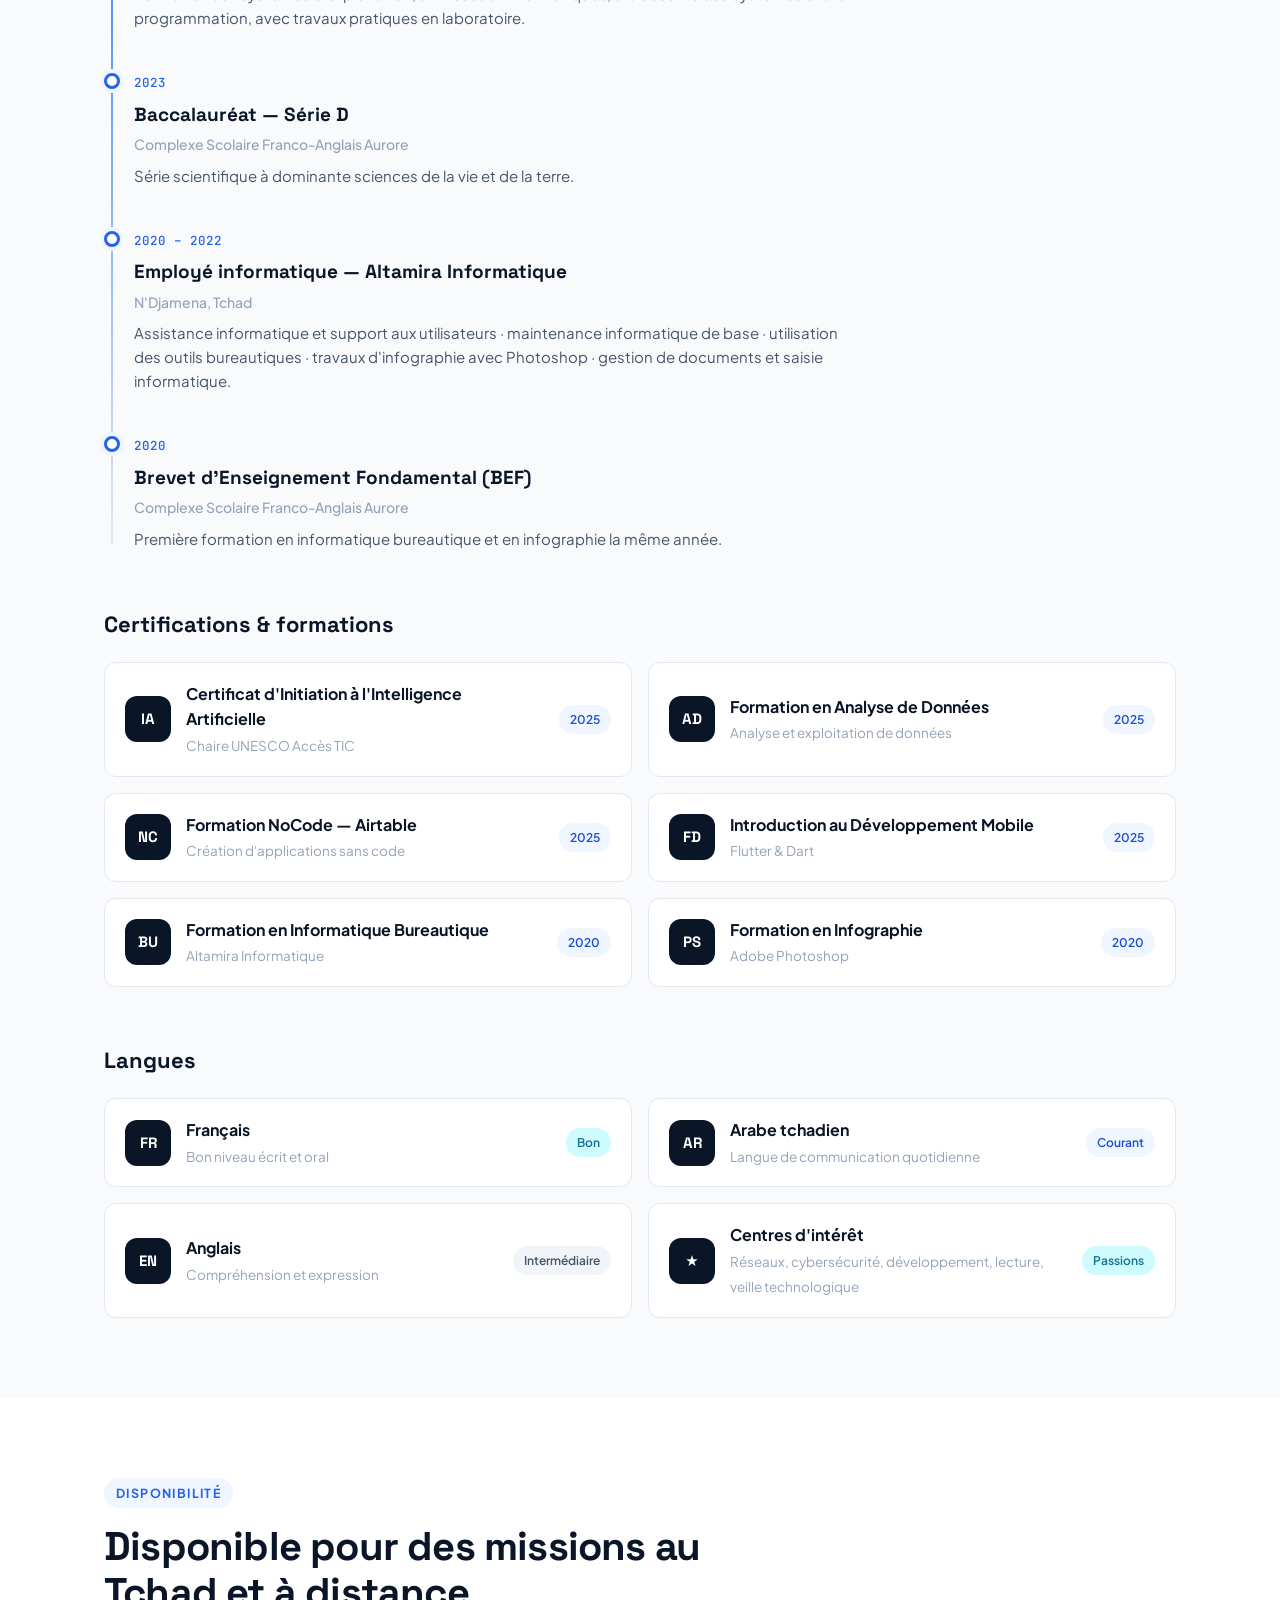
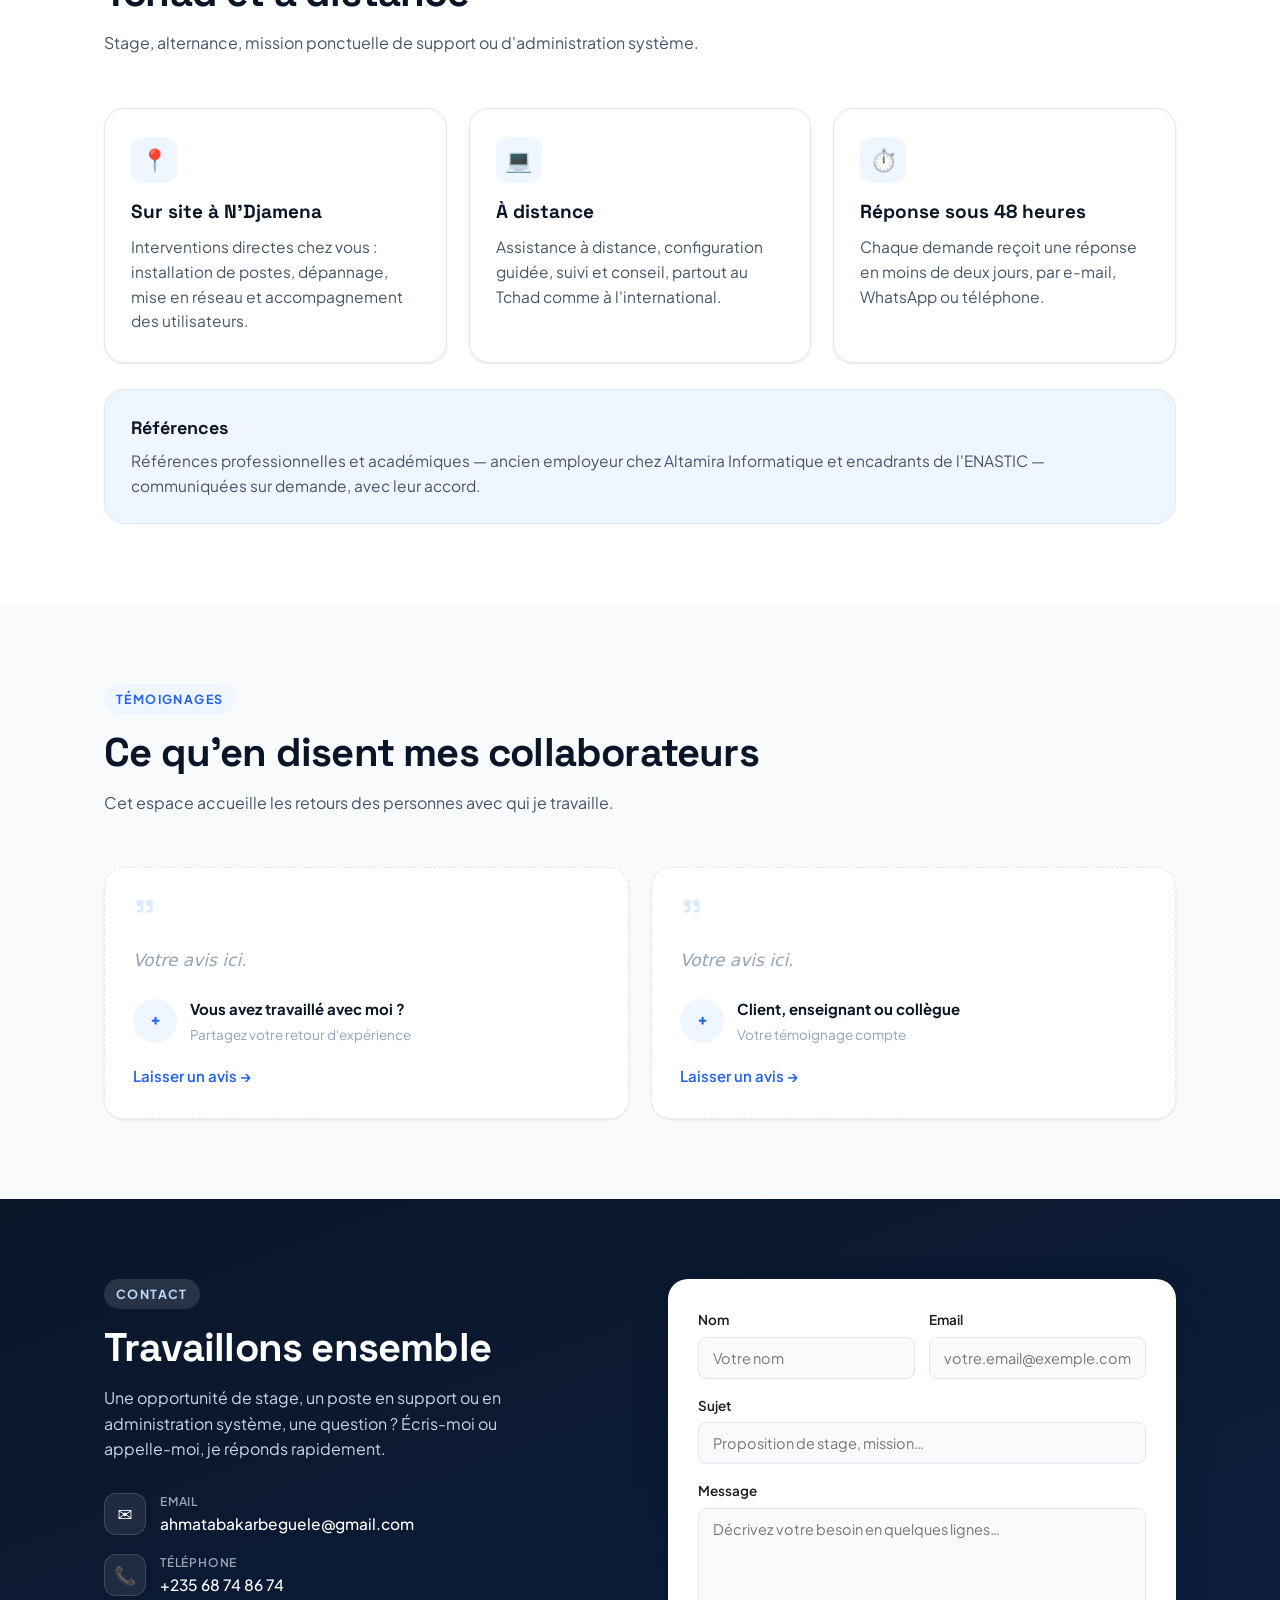
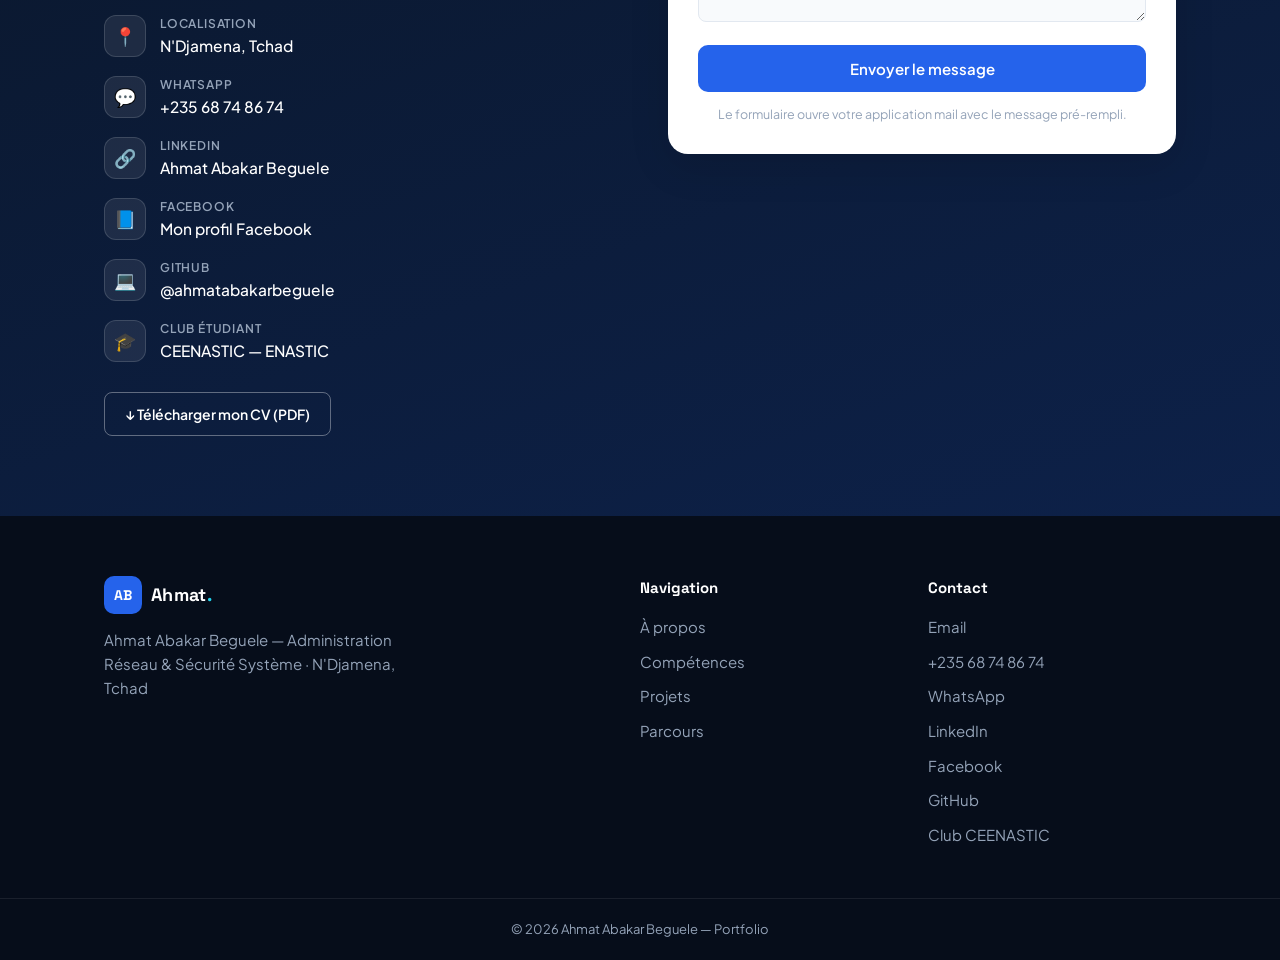
==== commit 4c3cfb81: "Repositionnement développeur web : nouvelle accroche, projets illustrés, favicon - Titre H1 « Ahmat " ====
--- a/index.html
+++ b/index.html
@@ -3,22 +3,22 @@
 <head>
   <meta charset="UTF-8" />
   <meta name="viewport" content="width=device-width, initial-scale=1.0" />
-  <title>Ahmat Abakar Beguele — Administration Réseau & Sécurité Système</title>
-  <meta name="description" content="Portfolio d'Ahmat Abakar Beguele, étudiant en Administration Réseau et Sécurité Système à l'ENASTIC (N'Djamena, Tchad). Support informatique, systèmes, réseaux, programmation et infographie." />
+  <title>Ahmat Abakar Beguele — Développeur Web à N'Djamena</title>
+  <meta name="description" content="Ahmat Abakar Beguele, développeur web à N'Djamena. Je conçois des sites web rapides et modernes pour les entreprises, les ONG et les écoles au Tchad. Également formé en administration réseau et sécurité système." />
   <meta name="author" content="Ahmat Abakar Beguele" />
-  <meta name="keywords" content="administration réseau, sécurité système, support informatique, maintenance, N'Djamena, Tchad, ENASTIC, Windows, Linux" />
+  <meta name="keywords" content="développeur web, création site internet, N'Djamena, Tchad, HTML, CSS, JavaScript, responsive, administration réseau, sécurité système, ENASTIC" />
   <meta name="theme-color" content="#0a1628" />
   <link rel="canonical" href="https://ahmatabakarbeguele.github.io/portfolio/" />
 
   <!-- Partage sur les réseaux sociaux -->
-  <meta property="og:title" content="Ahmat Abakar Beguele — Administration Réseau & Sécurité Système" />
-  <meta property="og:description" content="Administration réseau et sécurité système à N'Djamena. J'installe, je sécurise et je maintiens les postes, serveurs et réseaux des entreprises et des ONG." />
+  <meta property="og:title" content="Ahmat Abakar Beguele — Développeur Web à N'Djamena" />
+  <meta property="og:description" content="Je conçois des sites web rapides et modernes pour entreprises, ONG et écoles au Tchad." />
   <meta property="og:type" content="profile" />
   <meta property="og:locale" content="fr_FR" />
   <meta property="og:url" content="https://ahmatabakarbeguele.github.io/portfolio/" />
   <meta name="twitter:card" content="summary" />
-  <meta name="twitter:title" content="Ahmat Abakar Beguele — Administration Réseau & Sécurité Système" />
-  <meta name="twitter:description" content="Administration réseau et sécurité système à N'Djamena, disponible au Tchad et à distance." />
+  <meta name="twitter:title" content="Ahmat Abakar Beguele — Développeur Web à N'Djamena" />
+  <meta name="twitter:description" content="Je conçois des sites web rapides et modernes pour entreprises, ONG et écoles au Tchad. Disponible au Tchad et à distance." />
 
   <!-- Données structurées : aident Google à identifier la personne et le métier -->
   <script type="application/ld+json">
@@ -26,7 +26,7 @@
     "@context": "https://schema.org",
     "@type": "Person",
     "name": "Ahmat Abakar Beguele",
-    "jobTitle": "Administration réseau et sécurité système",
+    "jobTitle": "Développeur web · Administration réseau et sécurité système",
     "email": "mailto:ahmatabakarbeguele@gmail.com",
     "telephone": "+235 68 74 86 74",
     "url": "https://ahmatabakarbeguele.github.io/portfolio/",
@@ -40,6 +40,8 @@
     ]
   }
   </script>
+  <link rel="icon" type="image/svg+xml" href="assets/favicon.svg" />
+  <link rel="apple-touch-icon" href="assets/favicon.svg" />
   <link rel="preconnect" href="https://fonts.googleapis.com" />
   <link rel="preconnect" href="https://fonts.gstatic.com" crossorigin />
   <link href="https://fonts.googleapis.com/css2?family=Plus+Jakarta+Sans:wght@300;400;500;600;700;800&family=Space+Grotesk:wght@500;600;700&family=JetBrains+Mono:wght@400;500&display=swap" rel="stylesheet" />
@@ -66,15 +68,16 @@
     </a>
     <ul class="nav-links" id="navLinks">
       <li><a href="#accueil" class="nav-link active">Accueil</a></li>
+      <li><a href="#projets" class="nav-link">Projets</a></li>
       <li><a href="#apropos" class="nav-link">À propos</a></li>
       <li><a href="#competences" class="nav-link">Compétences</a></li>
-      <li><a href="#realisations" class="nav-link">Réalisations</a></li>
-      <li><a href="#parcours" class="nav-link">Parcours</a></li>
       <li><a href="#contact" class="nav-link">Contact</a></li>
     </ul>
     <div class="nav-actions">
       <a href="cv.pdf" download="CV-Ahmat-Abakar-Beguele.pdf" class="btn-ghost btn-sm" id="cvBtn">↓ CV</a>
-      <a href="#contact" class="btn-primary btn-sm">Me contacter</a>
+      <a href="https://wa.me/23568748674" target="_blank" rel="noopener" class="btn-primary btn-sm btn-whatsapp">
+        <span aria-hidden="true">💬</span> WhatsApp
+      </a>
       <button class="hamburger" id="hamburger" aria-label="Menu" aria-expanded="false">
         <span></span><span></span><span></span>
       </button>
@@ -93,24 +96,24 @@
   <div class="hero-content container">
     <div class="hero-text">
       <span class="hero-status"><span class="dot-pulse"></span> Disponible pour un stage ou une mission — au Tchad et à distance</span>
-      <h1 class="hero-title">Ahmat Abakar<br><em>Beguele</em></h1>
+      <h1 class="hero-title">Ahmat Abakar Beguele<br><em>Développeur Web à N'Djamena</em></h1>
       <p class="hero-role">
         <span class="role-static">&gt;</span>
         <span id="typedRole"></span><span class="caret">▌</span>
       </p>
       <p class="hero-tagline">
-        Administration réseau et sécurité système, basé à N'Djamena.
-        <span>J'installe, je sécurise et je maintiens les postes, serveurs et réseaux des entreprises,
-        des ONG et des établissements scolaires.</span>
+        Je conçois des sites web rapides et modernes pour entreprises, ONG et écoles au Tchad.
       </p>
       <p class="hero-desc">
-        Étudiant à l'<strong>ENASTIC</strong>, passionné par les infrastructures réseaux, les systèmes
-        informatiques et la cybersécurité. Deux années de terrain en support et maintenance informatique
-        chez Altamira Informatique.
+        Étudiant en <strong>administration réseau et sécurité système</strong> à l'ENASTIC, avec deux
+        années de terrain en support et maintenance informatique. Une double compétence utile :
+        un site bien construit, sur une infrastructure qui tient la route.
       </p>
       <div class="hero-cta">
-        <a href="#realisations" class="btn-primary btn-lg">Voir mon parcours</a>
-        <a href="#contact" class="btn-outline btn-lg">Me contacter →</a>
+        <a href="https://wa.me/23568748674" target="_blank" rel="noopener" class="btn-primary btn-lg btn-whatsapp">
+          <span aria-hidden="true">💬</span> Me contacter sur WhatsApp
+        </a>
+        <a href="#projets" class="btn-outline btn-lg">Voir mes projets →</a>
       </div>
       <div class="hero-social">
         <a href="mailto:ahmatabakarbeguele@gmail.com" class="social-chip">Email</a>
@@ -133,15 +136,15 @@
         </div>
         <pre class="term-body"><span class="t-prompt">$</span> whoami --profile
 <span class="t-key">nom</span>        : Ahmat Abakar Beguele
-<span class="t-key">filière</span>    : Administration Réseau &amp; Sécurité Système
+<span class="t-key">métier</span>     : Développeur web · Admin. réseau &amp; systèmes
 <span class="t-key">école</span>      : ENASTIC — N'Djamena, Tchad
 <span class="t-key">depuis</span>     : 2023
 <span class="t-key">systèmes</span>   : Windows · Linux
-<span class="t-key">code</span>       : [ HTML/CSS, Python, C/C++, Dart ]
+<span class="t-key">stack</span>      : [ HTML5, CSS3, JavaScript, Git, responsive ]
 <span class="t-key">statut</span>     : <span class="t-ok">ouvert aux opportunités</span>
 
 <span class="t-prompt">$</span> cat interets.txt
-<span class="t-com">réseaux · cybersécurité · veille technologique</span>
+<span class="t-com">web · réseaux · cybersécurité · veille technologique</span>
 <span class="t-prompt">$</span> <span class="caret">▌</span></pre>
       </div>
       <div class="hero-badge-float b1">🔐 Sécurité</div>
@@ -161,30 +164,160 @@
   </div>
 </header>
 
+<!-- ═══════════════════════════ PROJETS ═══════════════════════════ -->
+<section class="section" id="projets">
+  <div class="container">
+    <div class="section-header reveal">
+      <span class="section-tag">Projets</span>
+      <h2>Projets &amp; réalisations</h2>
+      <p class="section-desc">Sites réalisés, missions menées en entreprise et travaux issus de mes formations.</p>
+    </div>
+
+    <div class="proj-filters reveal">
+      <button class="filter-btn active" data-filter="all">Tout</button>
+      <button class="filter-btn" data-filter="pro">Expérience pro</button>
+      <button class="filter-btn" data-filter="systeme">Systèmes &amp; support</button>
+      <button class="filter-btn" data-filter="dev">Développement</button>
+      <button class="filter-btn" data-filter="data">Données &amp; IA</button>
+      <button class="filter-btn" data-filter="design">Infographie</button>
+    </div>
+
+    <!-- [À COMPLÉTER] Ajoute ici tes nouveaux projets au fur et à mesure -->
+    <div class="projects-grid" id="projectsGrid">
+      <article class="project-card reveal" data-cat="pro systeme">
+        <div class="project-top"><span class="project-icon">🛠️</span><span class="project-year">2020 – 2022</span></div>
+        <img class="project-thumb" src="assets/mockup-support.svg" alt="Aperçu : mission de support et de maintenance"
+             width="400" height="240" loading="lazy" decoding="async" />
+        <h3>Support utilisateurs &amp; maintenance</h3>
+        <ul class="project-facts">
+          <li><span class="pf-label">Problème</span> Les pannes matérielles et logicielles immobilisaient les postes de l'équipe et des clients.</li>
+          <li><span class="pf-label">Solution</span> Assistance quotidienne aux utilisateurs, diagnostic des pannes, maintenance du matériel et remise en service des postes.</li>
+          <li><span class="pf-label pf-result">Résultat</span> Les postes étaient réparés en interne, sans faire appel à un prestataire extérieur.</li>
+        </ul>
+        <div class="project-tags"><span class="tags-label">Technos</span><span>Support</span><span>Maintenance</span><span>Windows</span></div>
+      </article>
+
+      <article class="project-card reveal" data-cat="pro design">
+        <div class="project-top"><span class="project-icon">🎨</span><span class="project-year">2020 – 2022</span></div>
+        <img class="project-thumb" src="assets/mockup-design.svg" alt="Aperçu : travaux d'infographie"
+             width="400" height="240" loading="lazy" decoding="async" />
+        <h3>Travaux d'infographie sous Photoshop</h3>
+        <ul class="project-facts">
+          <li><span class="pf-label">Problème</span> Les clients avaient besoin de supports visuels prêts à imprimer, sans passer par une agence.</li>
+          <li><span class="pf-label">Solution</span> Conception et retouche d'affiches et d'éléments graphiques sous Photoshop, d'après leur demande.</li>
+          <li><span class="pf-label pf-result">Résultat</span> Des visuels produits en interne et validés par le client avant impression.</li>
+        </ul>
+        <div class="project-tags"><span class="tags-label">Technos</span><span>Photoshop</span><span>Design</span><span>Impression</span></div>
+      </article>
+
+      <article class="project-card reveal" data-cat="pro">
+        <div class="project-top"><span class="project-icon">🗂️</span><span class="project-year">2020 – 2022</span></div>
+        <img class="project-thumb" src="assets/mockup-support.svg" alt="Aperçu : gestion documentaire"
+             width="400" height="240" loading="lazy" decoding="async" />
+        <h3>Gestion documentaire &amp; saisie</h3>
+        <ul class="project-facts">
+          <li><span class="pf-label">Problème</span> Les documents administratifs et commerciaux étaient difficiles à retrouver.</li>
+          <li><span class="pf-label">Solution</span> Saisie informatique, classement et organisation des dossiers sous Word et Excel.</li>
+          <li><span class="pf-label pf-result">Résultat</span> Un classement stable, dans lequel chaque document se retrouve rapidement.</li>
+        </ul>
+        <div class="project-tags"><span class="tags-label">Technos</span><span>Word</span><span>Excel</span><span>Organisation</span></div>
+      </article>
+
+      <article class="project-card reveal" data-cat="systeme">
+        <div class="project-top"><span class="project-icon">💽</span><span class="project-year">Depuis 2023</span></div>
+        <img class="project-thumb" src="assets/mockup-support.svg" alt="Aperçu : installation et configuration de systèmes"
+             width="400" height="240" loading="lazy" decoding="async" />
+        <h3>Installation &amp; configuration de systèmes</h3>
+        <ul class="project-facts">
+          <li><span class="pf-label">Problème</span> Mettre un poste en service de bout en bout, de l'installation jusqu'aux accès réseau.</li>
+          <li><span class="pf-label">Solution</span> Installation de Windows et de distributions Linux, création des comptes utilisateurs et paramétrage réseau.</li>
+          <li><span class="pf-label pf-result">Résultat</span> Une procédure d'installation maîtrisée, répétée à chaque travail pratique.</li>
+        </ul>
+        <div class="project-tags"><span class="tags-label">Technos</span><span>Windows</span><span>Linux</span><span>Configuration</span></div>
+      </article>
+
+      <article class="project-card reveal" data-cat="data">
+        <div class="project-top"><span class="project-icon">🤖</span><span class="project-year">2025</span></div>
+        <img class="project-thumb" src="assets/mockup-data.svg" alt="Aperçu : initiation à l'intelligence artificielle"
+             width="400" height="240" loading="lazy" decoding="async" />
+        <h3>Initiation à l'intelligence artificielle</h3>
+        <ul class="project-facts">
+          <li><span class="pf-label">Problème</span> Comprendre ce que l'intelligence artificielle change concrètement pour les métiers du numérique.</li>
+          <li><span class="pf-label">Solution</span> Parcours de formation de la Chaire UNESCO Accès TIC, suivi jusqu'à son terme.</li>
+          <li><span class="pf-label pf-result">Résultat</span> Certificat d'initiation obtenu en 2025.</li>
+        </ul>
+        <div class="project-tags"><span class="tags-label">Technos</span><span>IA</span><span>UNESCO</span><span>Certificat</span></div>
+      </article>
+
+      <article class="project-card reveal" data-cat="data">
+        <div class="project-top"><span class="project-icon">📊</span><span class="project-year">2025</span></div>
+        <img class="project-thumb" src="assets/mockup-data.svg" alt="Aperçu : analyse de données et NoCode"
+             width="400" height="240" loading="lazy" decoding="async" />
+        <h3>Analyse de données &amp; NoCode</h3>
+        <ul class="project-facts">
+          <li><span class="pf-label">Problème</span> Exploiter des données sans disposer d'une équipe de développement.</li>
+          <li><span class="pf-label">Solution</span> Formation à l'analyse de données et prise en main d'Airtable.</li>
+          <li><span class="pf-label pf-result">Résultat</span> Capacité à construire une base structurée et à en tirer des tableaux exploitables.</li>
+        </ul>
+        <div class="project-tags"><span class="tags-label">Technos</span><span>Analyse de données</span><span>Airtable</span><span>NoCode</span></div>
+      </article>
+
+      <article class="project-card reveal" data-cat="dev">
+        <div class="project-top"><span class="project-icon">📱</span><span class="project-year">2025</span></div>
+        <img class="project-thumb" src="assets/mockup-web.svg" alt="Aperçu : introduction au développement mobile"
+             width="400" height="240" loading="lazy" decoding="async" />
+        <h3>Introduction au développement mobile</h3>
+        <ul class="project-facts">
+          <li><span class="pf-label">Problème</span> Comprendre comment se construit une application mobile avant de s'y engager.</li>
+          <li><span class="pf-label">Solution</span> Formation d'introduction au développement mobile avec Flutter et le langage Dart.</li>
+          <li><span class="pf-label pf-result">Résultat</span> Premiers écrans fonctionnels développés et testés.</li>
+        </ul>
+        <div class="project-tags"><span class="tags-label">Technos</span><span>Flutter</span><span>Dart</span><span>Mobile</span></div>
+      </article>
+
+      <article class="project-card reveal" data-cat="dev">
+        <div class="project-top"><span class="project-icon">🎓</span><span class="project-year">2026</span></div>
+        <img class="project-thumb" src="assets/mockup-web.svg" alt="Aperçu : plateforme web du club CEENASTIC"
+             width="400" height="240" loading="lazy" decoding="async" />
+        <h3>Plateforme web du club CEENASTIC</h3>
+        <ul class="project-facts">
+          <li><span class="pf-label">Problème</span> Le club étudiant de l'ENASTIC ne disposait d'aucun espace numérique commun.</li>
+          <li><span class="pf-label">Solution</span> Site en HTML, CSS et JavaScript regroupant ressources de cours, événements, forum et offres de stage.</li>
+          <li><span class="pf-label pf-result">Résultat</span> Une plateforme en ligne, consultable depuis ce portfolio.</li>
+        </ul>
+        <div class="project-tags"><span class="tags-label">Technos</span><span>HTML</span><span>CSS</span><span>JavaScript</span></div>
+        <a href="club/index.html" class="btn-outline btn-sm project-cta">Voir le site →</a>
+      </article>
+    </div>
+  </div>
+</section>
+
 <!-- ═══════════════════════════ À PROPOS ═══════════════════════════ -->
-<section class="section" id="apropos">
+<section class="section section-alt" id="apropos">
   <div class="container about-layout">
     <div class="about-text reveal">
       <span class="section-tag">À propos</span>
-      <h2>Des systèmes qui tournent,<br>des utilisateurs bien accompagnés.</h2>
+      <h2>Des sites qui chargent vite,<br>des utilisateurs bien accompagnés.</h2>
       <p>
-        Je suis étudiant en <strong>Administration Réseau et Sécurité Système</strong> à l'ENASTIC, à
-        N'Djamena. Mon intérêt pour l'informatique est né très tôt et s'est confirmé au contact du terrain :
-        entre 2020 et 2022, j'ai travaillé chez <strong>Altamira Informatique</strong> où j'ai assuré le
-        support aux utilisateurs, la maintenance du matériel, la saisie et la gestion documentaire, ainsi que
-        des travaux d'infographie sous Photoshop.
+        Je suis développeur web à N'Djamena. Je construis des sites <strong>rapides, lisibles et
+        parfaitement adaptés au mobile</strong> — un point essentiel au Tchad, où la grande majorité des
+        visiteurs arrivent depuis un téléphone et une connexion parfois lente. Je travaille en HTML, CSS
+        et JavaScript, sans surcharge inutile : moins de poids, moins d'attente, plus de visiteurs qui
+        restent.
       </p>
       <p>
-        Cette expérience m'a appris l'essentiel du métier : écouter un utilisateur, diagnostiquer calmement,
-        documenter ce qu'on fait. Aujourd'hui, je consolide ces bases avec une formation en administration
-        des systèmes et des réseaux, et je me forme en continu — intelligence artificielle, analyse de
-        données, outils NoCode et développement mobile.
+        Ce qui me distingue, c'est ma <strong>double compétence</strong>. Je suis étudiant en
+        administration réseau et sécurité système à l'ENASTIC, et j'ai passé deux ans chez
+        <strong>Altamira Informatique</strong> à assurer le support aux utilisateurs, la maintenance du
+        parc et des travaux d'infographie. Je ne livre donc pas seulement une page : je comprends
+        l'hébergement, la sécurité et la maintenance qui vont avec.
       </p>
       <p>
-        Motivé, dynamique et doté d'un bon esprit d'apprentissage, je cherche à mettre mes compétences
-        techniques au service d'une organisation, pour contribuer concrètement au bon fonctionnement et à la
-        sécurité de son système d'information. Je suis aussi membre du
-        <a href="club/index.html" class="inline-link">club CEENASTIC</a> de l'ENASTIC.
+        Cette expérience du terrain m'a appris l'essentiel : écouter avant de proposer, expliquer sans
+        jargon, et documenter ce que je livre pour que vous restiez autonome. Je suis membre du
+        <a href="club/index.html" class="inline-link">club CEENASTIC</a> de l'ENASTIC, dont j'ai réalisé
+        la plateforme web, et je continue de me former en continu — intelligence artificielle, analyse de
+        données et développement mobile.
       </p>
 
       <div class="about-facts">
@@ -198,11 +331,13 @@
     </div>
 
     <div class="about-visual reveal">
-      <!-- [À COMPLÉTER] Photo : dépose une photo carrée nommée photo.jpg à la racine
-           du dépôt, puis remplace le bloc .avatar-initials ci-dessous par :
-           <img src="photo.jpg" alt="Ahmat Abakar Beguele" class="avatar-photo" /> -->
+      <!-- [À COMPLÉTER] Photo : remplace assets/photo-placeholder.svg par une vraie
+           photo carrée (photo.jpg, moins de 200 Ko) et ajuste le src ci-dessous.
+           Garde loading="lazy" : l'image n'est chargée qu'à l'approche de l'écran. -->
       <div class="avatar-card">
-        <div class="avatar-initials">AB</div>
+        <img class="avatar-photo" src="assets/photo-placeholder.svg"
+             alt="Photo de profil d'Ahmat Abakar Beguele"
+             width="200" height="200" loading="lazy" decoding="async" />
         <div class="avatar-info">
           <h3>Ahmat Abakar Beguele</h3>
           <span>Administration réseau &amp; sécurité système</span>
@@ -230,12 +365,41 @@
 </section>
 
 <!-- ═══════════════════════════ COMPÉTENCES ═══════════════════════════ -->
-<section class="section section-alt" id="competences">
+<section class="section" id="competences">
   <div class="container">
     <div class="section-header reveal">
       <span class="section-tag">Compétences</span>
       <h2>Ce que je sais faire</h2>
       <p class="section-desc">Compétences acquises en formation à l'ENASTIC, en entreprise et en autoformation.</p>
+    </div>
+
+    <!-- Grille d'icônes : les technologies utilisées au quotidien pour le web -->
+    <div class="tech-grid reveal">
+      <div class="tech-item">
+        <span class="tech-icon" aria-hidden="true">&lt;/&gt;</span>
+        <h3>HTML5</h3>
+        <p>Structure sémantique et accessible</p>
+      </div>
+      <div class="tech-item">
+        <span class="tech-icon" aria-hidden="true">#</span>
+        <h3>CSS3</h3>
+        <p>Mise en page moderne, Flexbox et Grid</p>
+      </div>
+      <div class="tech-item">
+        <span class="tech-icon" aria-hidden="true">JS</span>
+        <h3>JavaScript</h3>
+        <p>Interactions, formulaires et animations</p>
+      </div>
+      <div class="tech-item">
+        <span class="tech-icon" aria-hidden="true">⑂</span>
+        <h3>Git</h3>
+        <p>Versionnage du code et déploiement</p>
+      </div>
+      <div class="tech-item">
+        <span class="tech-icon" aria-hidden="true">▭</span>
+        <h3>Responsive Design</h3>
+        <p>Mobile first, du téléphone au grand écran</p>
+      </div>
     </div>
 
     <div class="skills-grid">
@@ -305,118 +469,6 @@
         <span class="chip">Sens de l'organisation</span><span class="chip">Capacité d'adaptation</span>
         <span class="chip">Bonne capacité d'apprentissage</span><span class="chip">Dynamique et à l'écoute</span>
       </div>
-    </div>
-  </div>
-</section>
-
-<!-- ═══════════════════════════ RÉALISATIONS ═══════════════════════════ -->
-<section class="section" id="realisations">
-  <div class="container">
-    <div class="section-header reveal">
-      <span class="section-tag">Réalisations</span>
-      <h2>Expériences &amp; travaux</h2>
-      <p class="section-desc">Missions réalisées en entreprise et compétences mises en pratique en formation.</p>
-    </div>
-
-    <div class="proj-filters reveal">
-      <button class="filter-btn active" data-filter="all">Tout</button>
-      <button class="filter-btn" data-filter="pro">Expérience pro</button>
-      <button class="filter-btn" data-filter="systeme">Systèmes &amp; support</button>
-      <button class="filter-btn" data-filter="dev">Développement</button>
-      <button class="filter-btn" data-filter="data">Données &amp; IA</button>
-      <button class="filter-btn" data-filter="design">Infographie</button>
-    </div>
-
-    <!-- [À COMPLÉTER] Ajoute ici tes nouveaux projets au fur et à mesure -->
-    <div class="projects-grid" id="projectsGrid">
-      <article class="project-card reveal" data-cat="pro systeme">
-        <div class="project-top"><span class="project-icon">🛠️</span><span class="project-year">2020 – 2022</span></div>
-        <h3>Support utilisateurs &amp; maintenance</h3>
-        <ul class="project-facts">
-          <li><span class="pf-label">Problème</span> Les pannes matérielles et logicielles immobilisaient les postes de l'équipe et des clients.</li>
-          <li><span class="pf-label">Solution</span> Assistance quotidienne aux utilisateurs, diagnostic des pannes, maintenance du matériel et remise en service des postes.</li>
-          <li><span class="pf-label pf-result">Résultat</span> Les postes étaient réparés en interne, sans faire appel à un prestataire extérieur.</li>
-        </ul>
-        <div class="project-tags"><span class="tags-label">Technos</span><span>Support</span><span>Maintenance</span><span>Windows</span></div>
-      </article>
-
-      <article class="project-card reveal" data-cat="pro design">
-        <div class="project-top"><span class="project-icon">🎨</span><span class="project-year">2020 – 2022</span></div>
-        <h3>Travaux d'infographie sous Photoshop</h3>
-        <ul class="project-facts">
-          <li><span class="pf-label">Problème</span> Les clients avaient besoin de supports visuels prêts à imprimer, sans passer par une agence.</li>
-          <li><span class="pf-label">Solution</span> Conception et retouche d'affiches et d'éléments graphiques sous Photoshop, d'après leur demande.</li>
-          <li><span class="pf-label pf-result">Résultat</span> Des visuels produits en interne et validés par le client avant impression.</li>
-        </ul>
-        <div class="project-tags"><span class="tags-label">Technos</span><span>Photoshop</span><span>Design</span><span>Impression</span></div>
-      </article>
-
-      <article class="project-card reveal" data-cat="pro">
-        <div class="project-top"><span class="project-icon">🗂️</span><span class="project-year">2020 – 2022</span></div>
-        <h3>Gestion documentaire &amp; saisie</h3>
-        <ul class="project-facts">
-          <li><span class="pf-label">Problème</span> Les documents administratifs et commerciaux étaient difficiles à retrouver.</li>
-          <li><span class="pf-label">Solution</span> Saisie informatique, classement et organisation des dossiers sous Word et Excel.</li>
-          <li><span class="pf-label pf-result">Résultat</span> Un classement stable, dans lequel chaque document se retrouve rapidement.</li>
-        </ul>
-        <div class="project-tags"><span class="tags-label">Technos</span><span>Word</span><span>Excel</span><span>Organisation</span></div>
-      </article>
-
-      <article class="project-card reveal" data-cat="systeme">
-        <div class="project-top"><span class="project-icon">💽</span><span class="project-year">Depuis 2023</span></div>
-        <h3>Installation &amp; configuration de systèmes</h3>
-        <ul class="project-facts">
-          <li><span class="pf-label">Problème</span> Mettre un poste en service de bout en bout, de l'installation jusqu'aux accès réseau.</li>
-          <li><span class="pf-label">Solution</span> Installation de Windows et de distributions Linux, création des comptes utilisateurs et paramétrage réseau.</li>
-          <li><span class="pf-label pf-result">Résultat</span> Une procédure d'installation maîtrisée, répétée à chaque travail pratique.</li>
-        </ul>
-        <div class="project-tags"><span class="tags-label">Technos</span><span>Windows</span><span>Linux</span><span>Configuration</span></div>
-      </article>
-
-      <article class="project-card reveal" data-cat="data">
-        <div class="project-top"><span class="project-icon">🤖</span><span class="project-year">2025</span></div>
-        <h3>Initiation à l'intelligence artificielle</h3>
-        <ul class="project-facts">
-          <li><span class="pf-label">Problème</span> Comprendre ce que l'intelligence artificielle change concrètement pour les métiers du numérique.</li>
-          <li><span class="pf-label">Solution</span> Parcours de formation de la Chaire UNESCO Accès TIC, suivi jusqu'à son terme.</li>
-          <li><span class="pf-label pf-result">Résultat</span> Certificat d'initiation obtenu en 2025.</li>
-        </ul>
-        <div class="project-tags"><span class="tags-label">Technos</span><span>IA</span><span>UNESCO</span><span>Certificat</span></div>
-      </article>
-
-      <article class="project-card reveal" data-cat="data">
-        <div class="project-top"><span class="project-icon">📊</span><span class="project-year">2025</span></div>
-        <h3>Analyse de données &amp; NoCode</h3>
-        <ul class="project-facts">
-          <li><span class="pf-label">Problème</span> Exploiter des données sans disposer d'une équipe de développement.</li>
-          <li><span class="pf-label">Solution</span> Formation à l'analyse de données et prise en main d'Airtable.</li>
-          <li><span class="pf-label pf-result">Résultat</span> Capacité à construire une base structurée et à en tirer des tableaux exploitables.</li>
-        </ul>
-        <div class="project-tags"><span class="tags-label">Technos</span><span>Analyse de données</span><span>Airtable</span><span>NoCode</span></div>
-      </article>
-
-      <article class="project-card reveal" data-cat="dev">
-        <div class="project-top"><span class="project-icon">📱</span><span class="project-year">2025</span></div>
-        <h3>Introduction au développement mobile</h3>
-        <ul class="project-facts">
-          <li><span class="pf-label">Problème</span> Comprendre comment se construit une application mobile avant de s'y engager.</li>
-          <li><span class="pf-label">Solution</span> Formation d'introduction au développement mobile avec Flutter et le langage Dart.</li>
-          <li><span class="pf-label pf-result">Résultat</span> Premiers écrans fonctionnels développés et testés.</li>
-        </ul>
-        <div class="project-tags"><span class="tags-label">Technos</span><span>Flutter</span><span>Dart</span><span>Mobile</span></div>
-      </article>
-
-      <article class="project-card reveal" data-cat="dev">
-        <div class="project-top"><span class="project-icon">🎓</span><span class="project-year">2026</span></div>
-        <h3>Plateforme web du club CEENASTIC</h3>
-        <ul class="project-facts">
-          <li><span class="pf-label">Problème</span> Le club étudiant de l'ENASTIC ne disposait d'aucun espace numérique commun.</li>
-          <li><span class="pf-label">Solution</span> Site en HTML, CSS et JavaScript regroupant ressources de cours, événements, forum et offres de stage.</li>
-          <li><span class="pf-label pf-result">Résultat</span> Une plateforme en ligne, consultable depuis ce portfolio.</li>
-        </ul>
-        <div class="project-tags"><span class="tags-label">Technos</span><span>HTML</span><span>CSS</span><span>JavaScript</span></div>
-        <a href="club/index.html" class="project-link">Voir le site →</a>
-      </article>
     </div>
   </div>
 </section>
@@ -662,7 +714,7 @@
       <ul>
         <li><a href="#apropos">À propos</a></li>
         <li><a href="#competences">Compétences</a></li>
-        <li><a href="#realisations">Réalisations</a></li>
+        <li><a href="#projets">Projets</a></li>
         <li><a href="#parcours">Parcours</a></li>
       </ul>
     </div>
--- a/portfolio.css
+++ b/portfolio.css
@@ -1,7 +1,8 @@
 /* ─────────────────────────────────────────
-   PORTFOLIO — Ahmat Abakar
-   Administration Sécurité Réseaux & Systèmes
-   Palette : Bleu nuit & Blanc · Accent cyan
+   PORTFOLIO — Ahmat Abakar Beguele
+   Développeur Web · N'Djamena, Tchad
+   Palette : bleu #2563eb (principale) · cyan #22d3ee (accent)
+             blanc #ffffff · encre #1a1a1a · neutres
 ───────────────────────────────────────── */
 
 /* ── TOKENS ── */
@@ -20,8 +21,8 @@
   --gray-200: #e2e8f0;
   --gray-400: #94a3b8;
   --gray-600: #475569;
-  --gray-800: #1e293b;
-  --accent:   #f59e0b;
+  --gray-800: #1a1a1a;   /* encre principale demandée */
+  --ink:      #1a1a1a;
   --cyan:     #22d3ee;
   --green:    #34d399;
 
@@ -185,10 +186,12 @@
 
 .hero-title {
   font-family: var(--font-display); font-weight: 700;
-  font-size: clamp(38px, 5.2vw, 64px); line-height: 1.05; letter-spacing: -1.2px;
+  font-size: clamp(30px, 3.5vw, 46px); line-height: 1.12; letter-spacing: -.8px;
   margin-bottom: 16px;
 }
+/* Le métier passe juste sous le nom, légèrement plus petit */
 .hero-title em {
+  display: block; font-size: .84em; margin-top: 4px;
   font-style: normal;
   background: linear-gradient(100deg, var(--cyan), var(--blue-400));
   -webkit-background-clip: text; background-clip: text; color: transparent;
@@ -270,7 +273,7 @@
 .stat-divider { width: 1px; height: 40px; background: rgba(255,255,255,.14); }
 
 /* ── SECTIONS ── */
-.section { padding: 96px 0; }
+.section { padding: 80px 0; }
 .section-alt { background: var(--gray-50); }
 .section-header { max-width: 660px; margin-bottom: 52px; }
 .section-tag {
@@ -372,7 +375,7 @@
 .services-grid { display: grid; grid-template-columns: repeat(2, 1fr); gap: 22px; }
 .service-card {
   position: relative; background: var(--white); border: 1px solid var(--gray-200);
-  border-radius: var(--radius-lg); padding: 30px 28px; overflow: hidden;
+  border-radius: var(--radius-lg); padding: 30px 28px; overflow: hidden; box-shadow: var(--shadow-sm);
   transition: transform .25s, box-shadow .25s, border-color .25s;
 }
 .service-card::before {
@@ -402,7 +405,7 @@
 .projects-grid { display: grid; grid-template-columns: repeat(3, 1fr); gap: 22px; }
 .project-card {
   background: var(--white); border: 1px solid var(--gray-200); border-radius: var(--radius-lg);
-  padding: 26px 24px 24px; display: flex; flex-direction: column;
+  padding: 22px 22px 24px; display: flex; flex-direction: column; box-shadow: var(--shadow-sm);
   transition: transform .25s, box-shadow .25s, border-color .25s;
 }
 .project-card:hover { transform: translateY(-5px); box-shadow: var(--shadow-lg); border-color: var(--blue-100); }
@@ -488,7 +491,7 @@
 .testimonial-card {
   position: relative; display: flex; flex-direction: column;
   background: var(--white); border: 1px solid var(--gray-200);
-  border-radius: var(--radius-lg); padding: 30px 28px;
+  border-radius: var(--radius-lg); padding: 30px 28px; box-shadow: var(--shadow-sm);
   transition: transform .25s, box-shadow .25s, border-color .25s;
 }
 .testimonial-card:hover { transform: translateY(-4px); box-shadow: var(--shadow-md); border-color: var(--blue-100); }
@@ -511,11 +514,44 @@
 .quote-cta { margin-top: 18px; font-size: 15px; font-weight: 600; color: var(--blue-500); align-self: flex-start; }
 .quote-cta:hover { color: var(--blue-600); }
 
+/* ── BOUTON WHATSAPP ── */
+.btn-whatsapp { background: #25d366; color: #052e16; }
+.btn-whatsapp:hover { background: #1ebe5b; box-shadow: 0 6px 18px rgba(37,211,102,.4); }
+.btn-whatsapp span { margin-right: 4px; }
+
+/* ── VISUEL DE PROJET (chargé en différé) ── */
+.project-thumb {
+  width: 100%; height: auto; aspect-ratio: 5 / 3; object-fit: cover;
+  border-radius: var(--radius-md); margin-bottom: 16px;
+  background: var(--gray-100);
+  transition: transform .3s;
+}
+.project-card:hover .project-thumb { transform: scale(1.02); }
+.project-cta { align-self: flex-start; margin-top: 16px; }
+
+/* ── GRILLE D'ICÔNES : TECHNOLOGIES WEB ── */
+.tech-grid {
+  display: grid; grid-template-columns: repeat(5, 1fr); gap: 18px; margin-bottom: 34px;
+}
+.tech-item {
+  background: var(--white); border: 1px solid var(--gray-200); box-shadow: var(--shadow-sm);
+  border-radius: var(--radius-lg); padding: 24px 18px; text-align: center;
+  transition: transform .25s, box-shadow .25s, border-color .25s;
+}
+.tech-item:hover { transform: translateY(-4px); box-shadow: var(--shadow-md); border-color: var(--blue-100); }
+.tech-icon {
+  display: grid; place-items: center; width: 52px; height: 52px; margin: 0 auto 12px;
+  background: var(--blue-900); color: var(--white); border-radius: 14px;
+  font-family: var(--font-mono); font-size: 17px; font-weight: 500;
+}
+.tech-item h3 { font-family: var(--font-display); font-size: 16px; color: var(--blue-900); margin-bottom: 5px; }
+.tech-item p { font-size: 14px; color: var(--gray-600); line-height: 1.45; }
+
 /* ── DISPONIBILITÉ & RÉFÉRENCES ── */
 .dispo-grid { display: grid; grid-template-columns: repeat(3, 1fr); gap: 22px; }
 .dispo-card {
   background: var(--white); border: 1px solid var(--gray-200);
-  border-radius: var(--radius-lg); padding: 28px 26px;
+  border-radius: var(--radius-lg); padding: 28px 26px; box-shadow: var(--shadow-sm);
   transition: transform .25s, box-shadow .25s, border-color .25s;
 }
 .dispo-card:hover { transform: translateY(-4px); box-shadow: var(--shadow-md); border-color: var(--blue-100); }
@@ -618,6 +654,7 @@
   .hero-badge-float.b2 { left: 0; }
   .about-layout, .contact-layout { grid-template-columns: 1fr; gap: 40px; }
   .projects-grid { grid-template-columns: repeat(2, 1fr); }
+  .tech-grid { grid-template-columns: repeat(3, 1fr); }
   .dispo-grid { grid-template-columns: 1fr; }
   .footer-inner { grid-template-columns: 1fr 1fr; }
 }
@@ -640,9 +677,10 @@
   .stat { flex: 0 0 50%; }
   .stat-divider { display: none; }
 
-  .section { padding: 72px 0; }
+  .section { padding: 56px 0; }
   .skills-grid, .services-grid, .projects-grid, .certs-grid, .form-row,
   .about-facts, .dispo-grid, .testimonials-grid { grid-template-columns: 1fr; }
+  .tech-grid { grid-template-columns: repeat(2, 1fr); }
   .avatar-card { flex-direction: column; text-align: center; }
   .footer-inner { grid-template-columns: 1fr; gap: 30px; }
   .contact-form { padding: 24px 20px; }
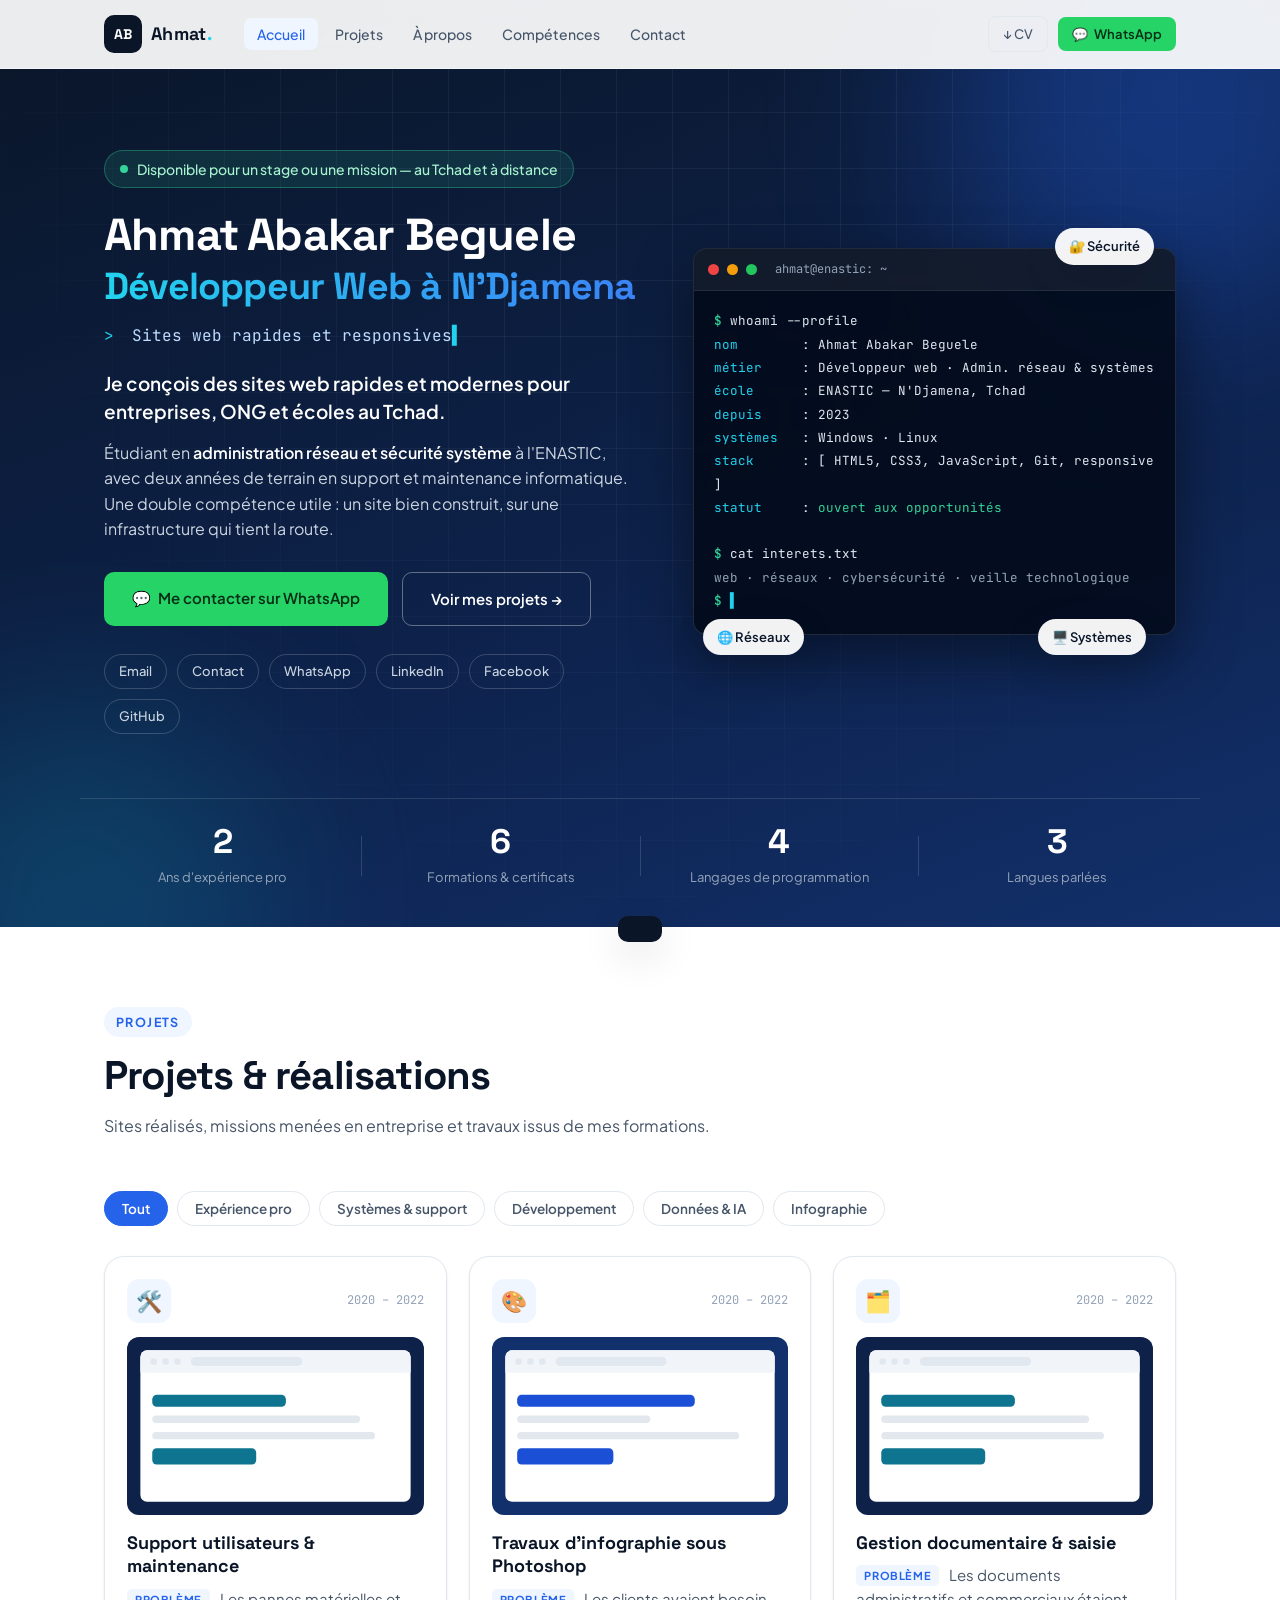
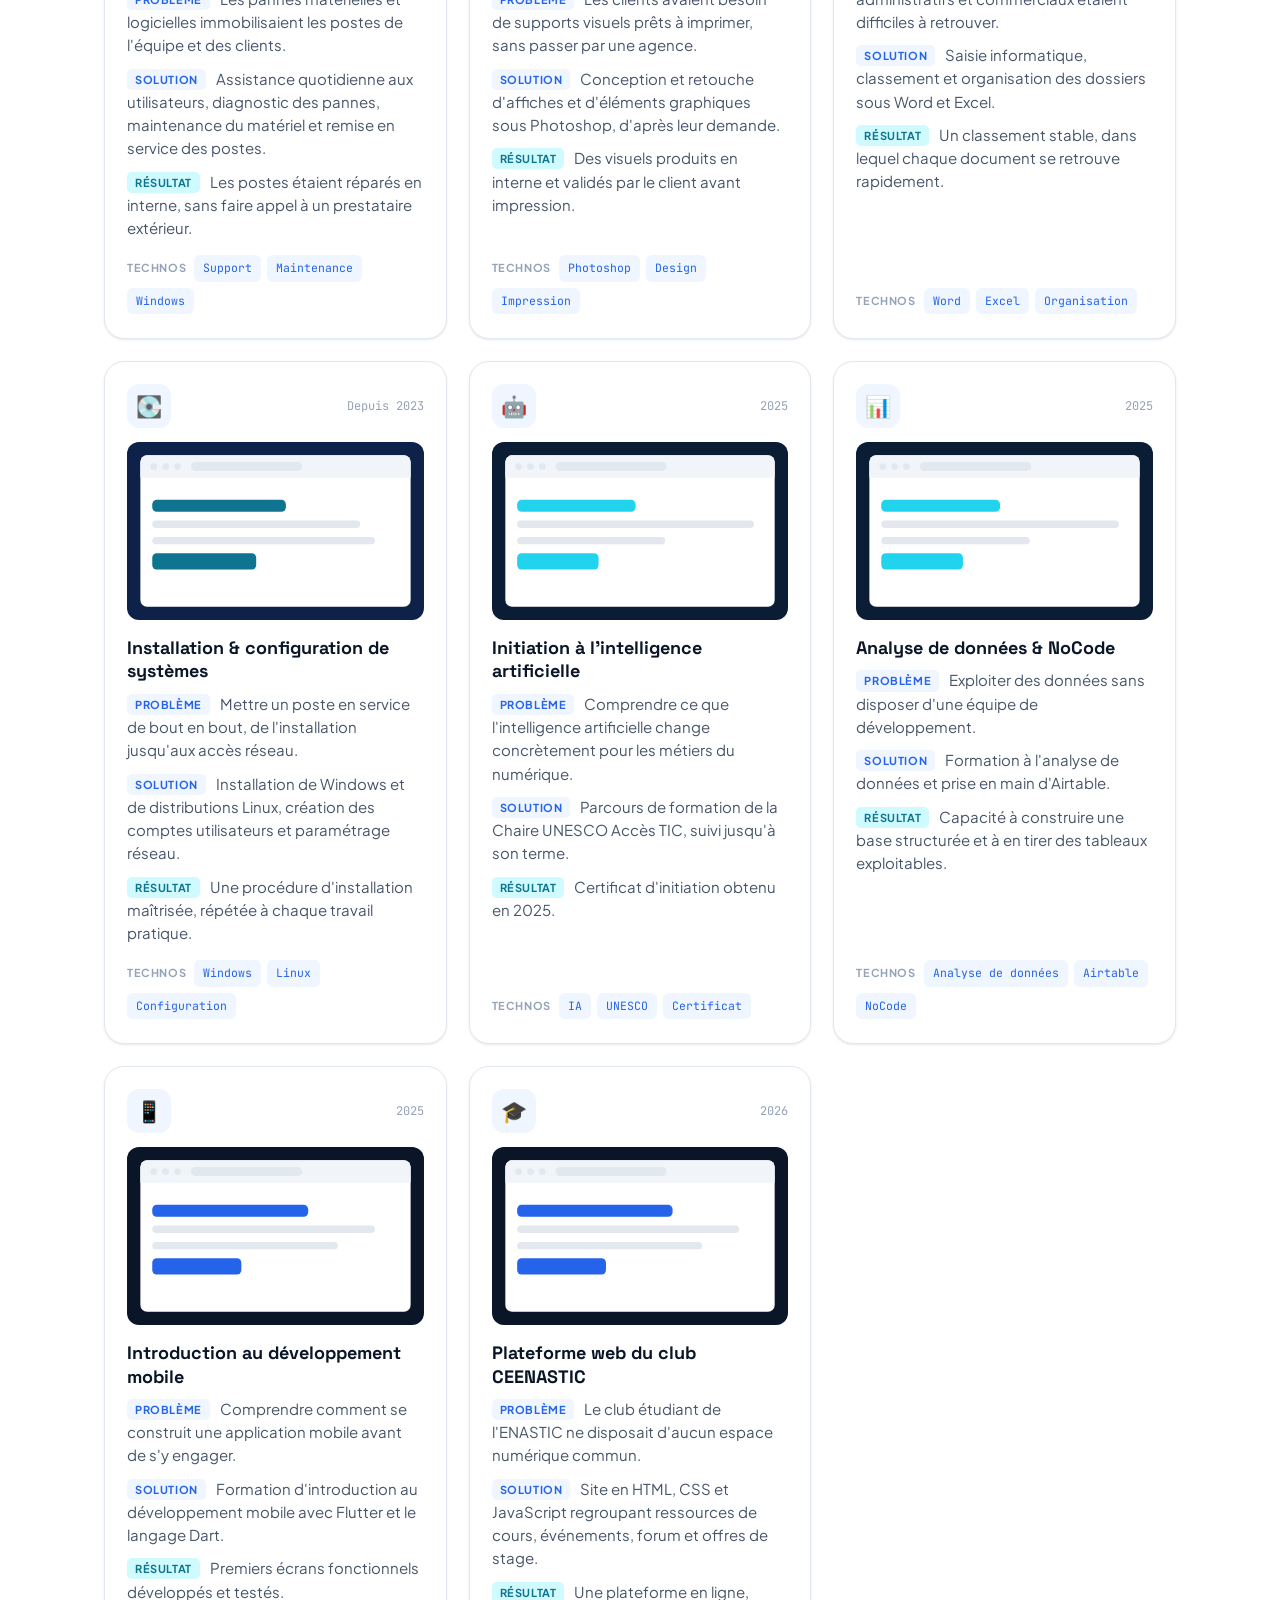
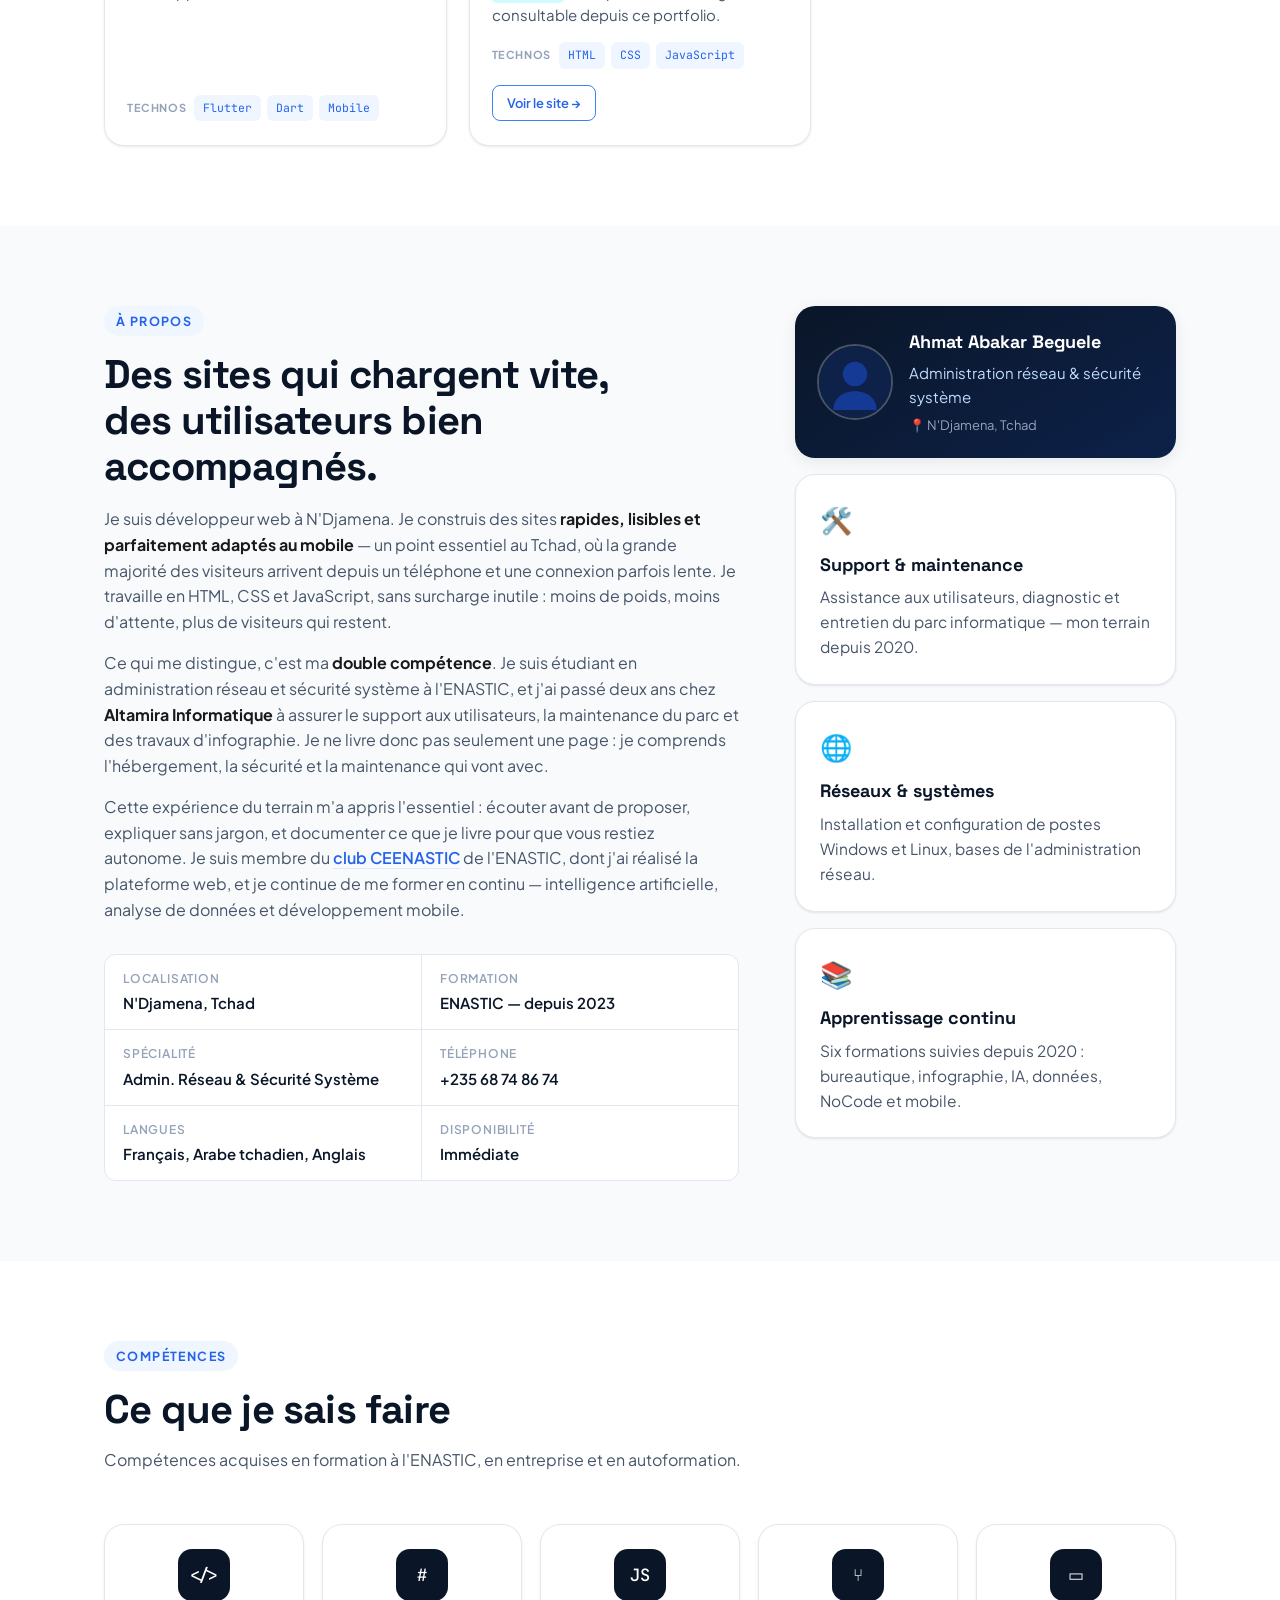
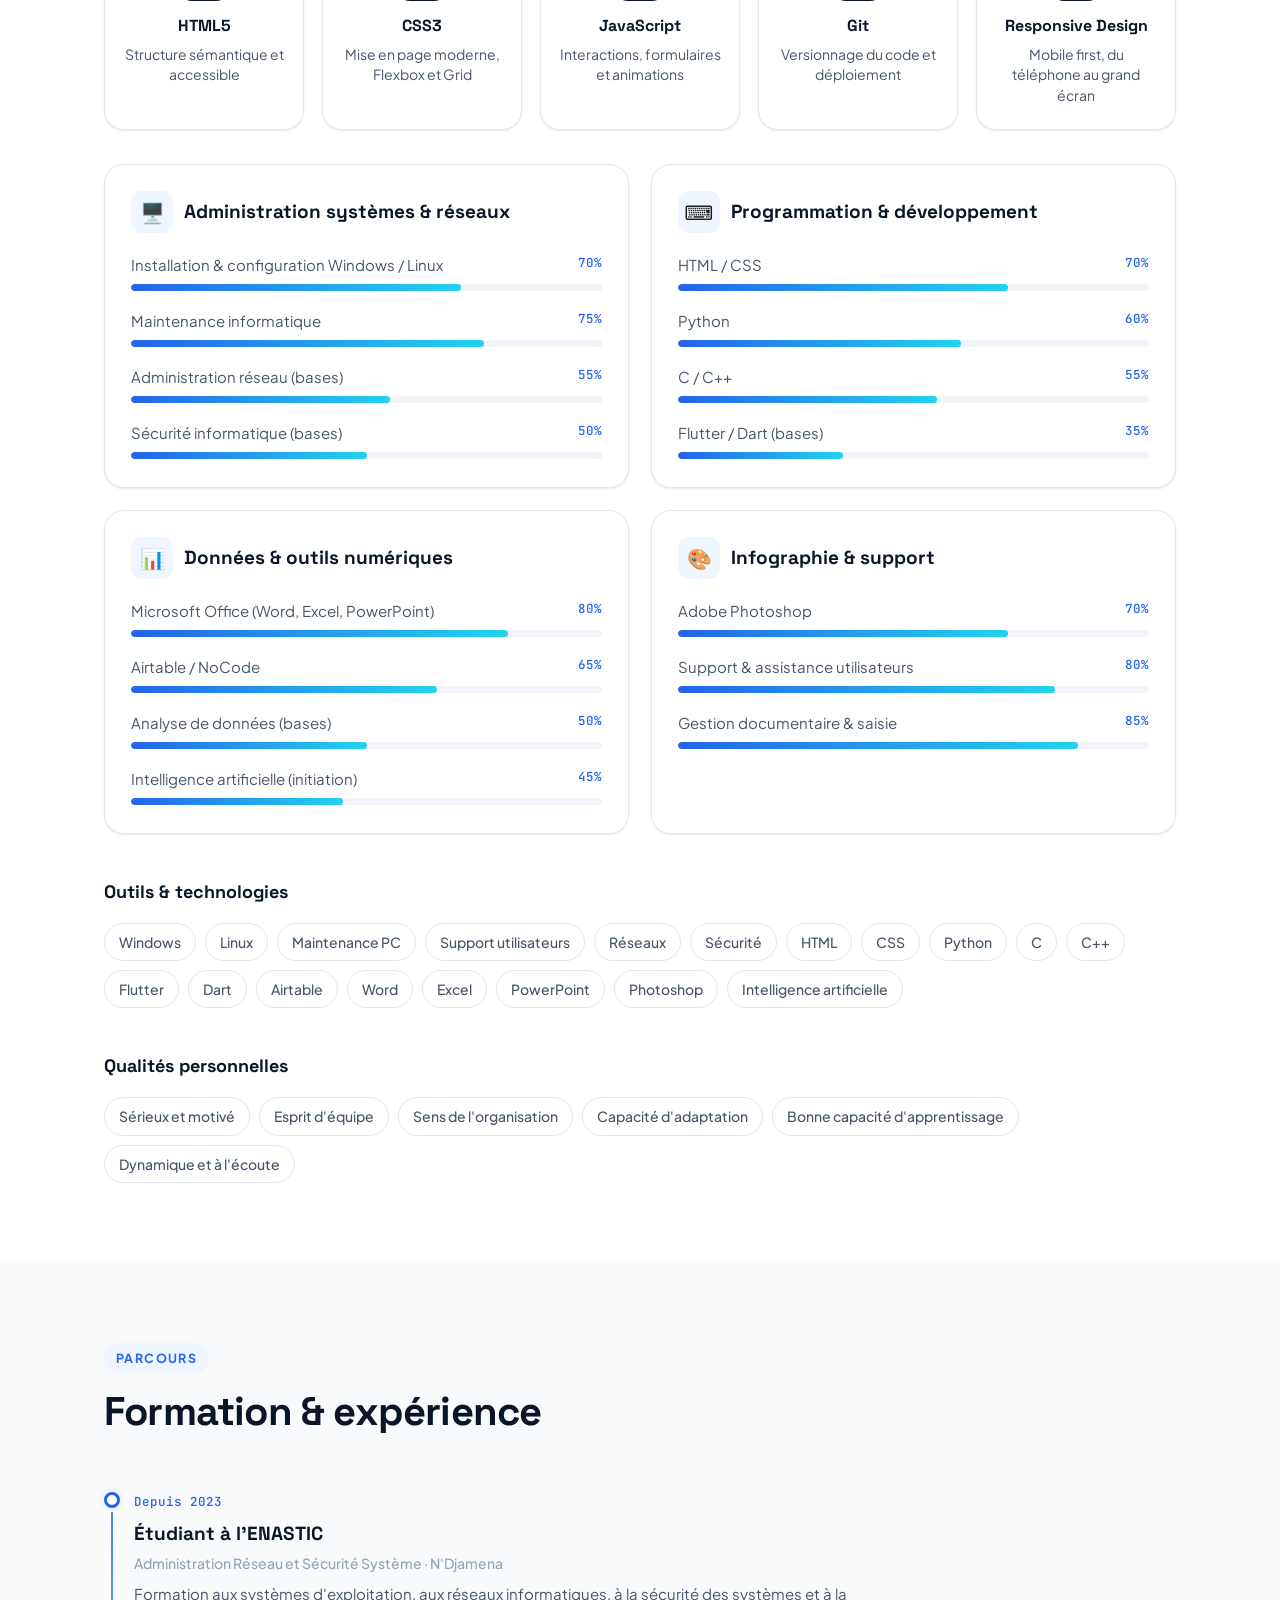
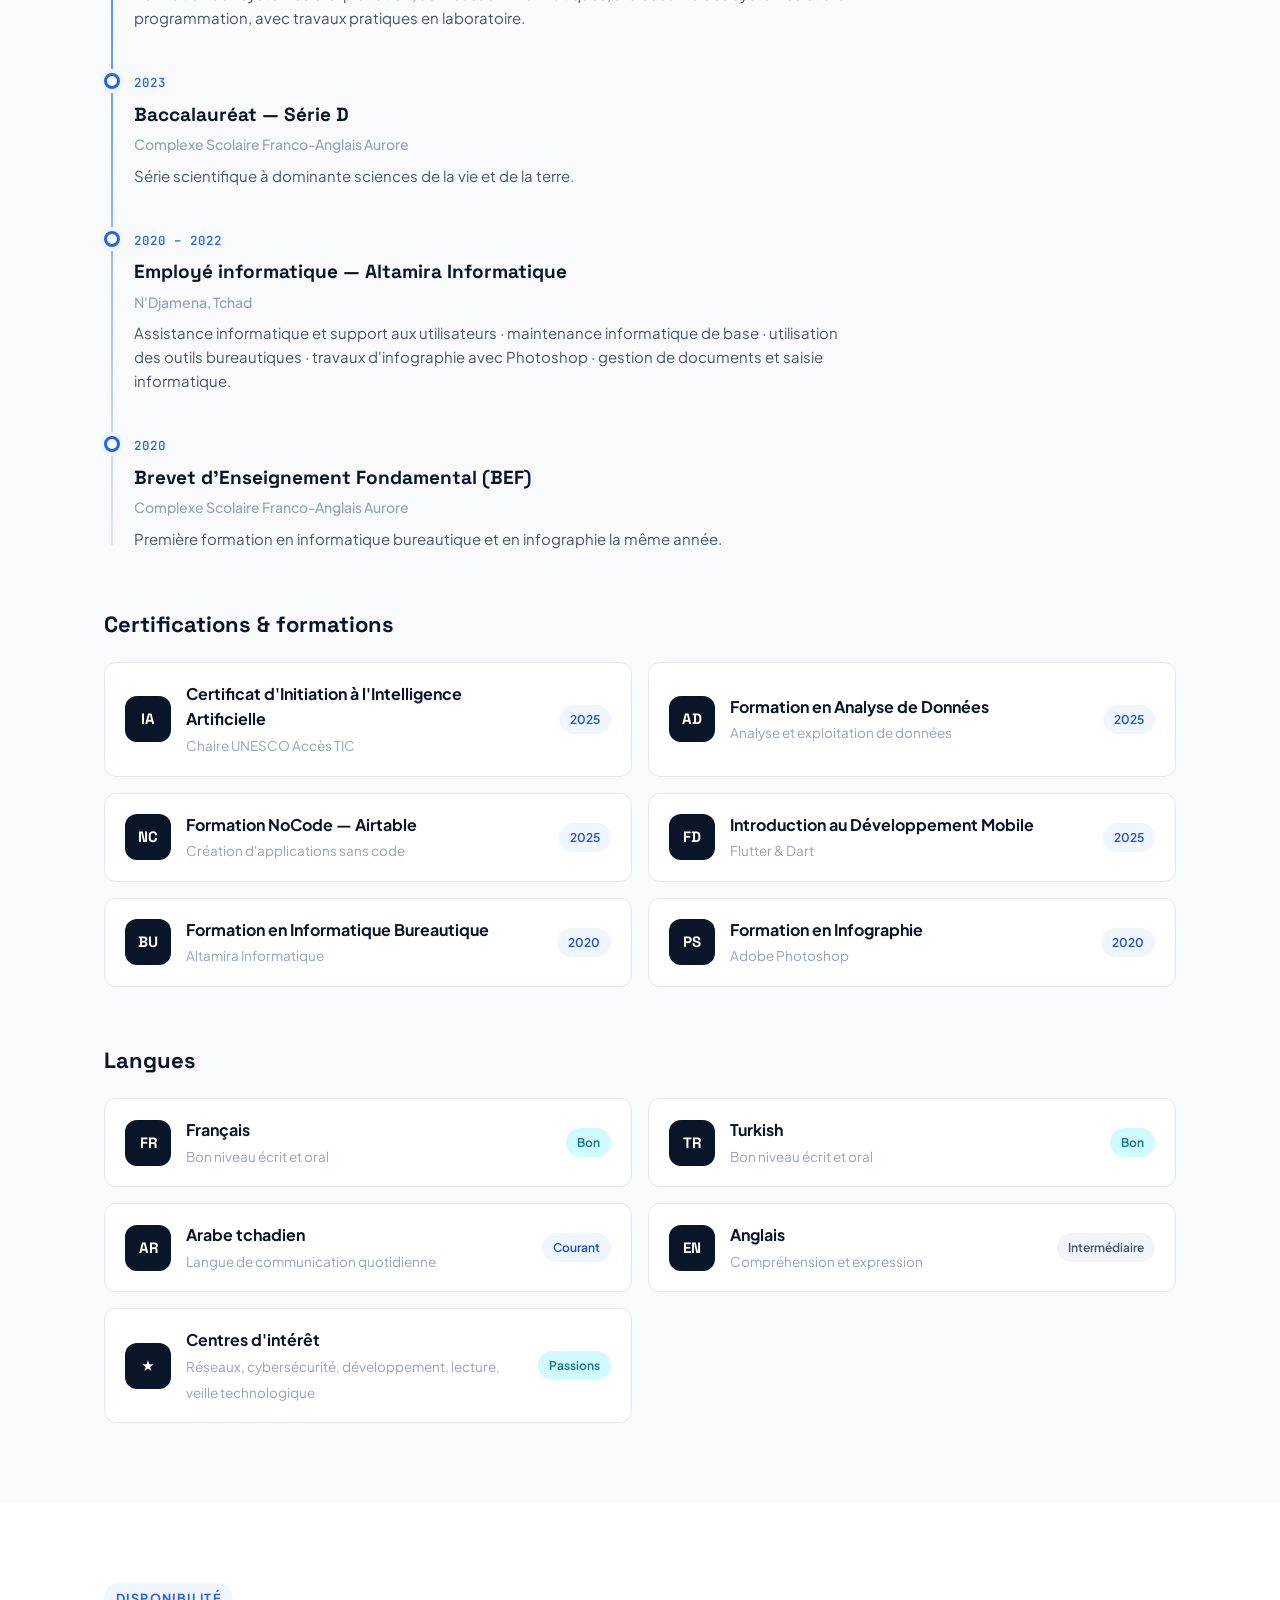
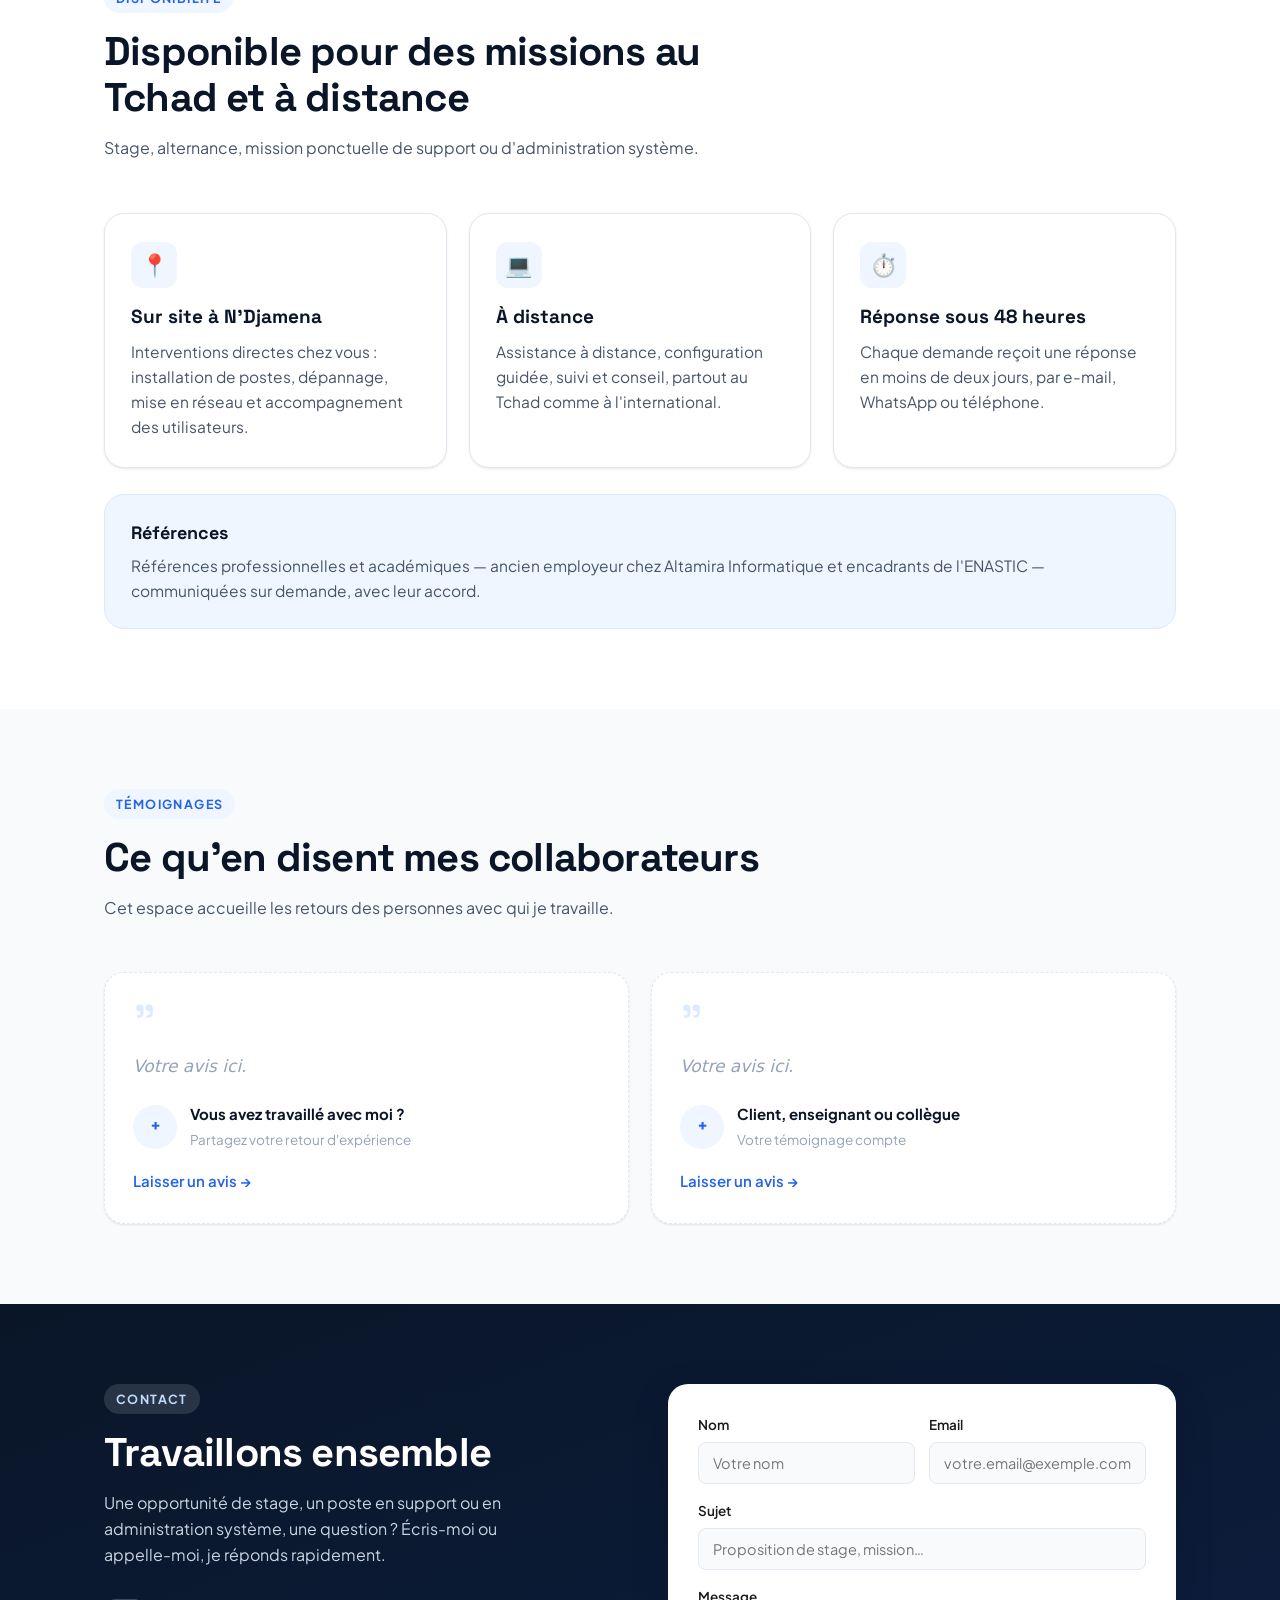
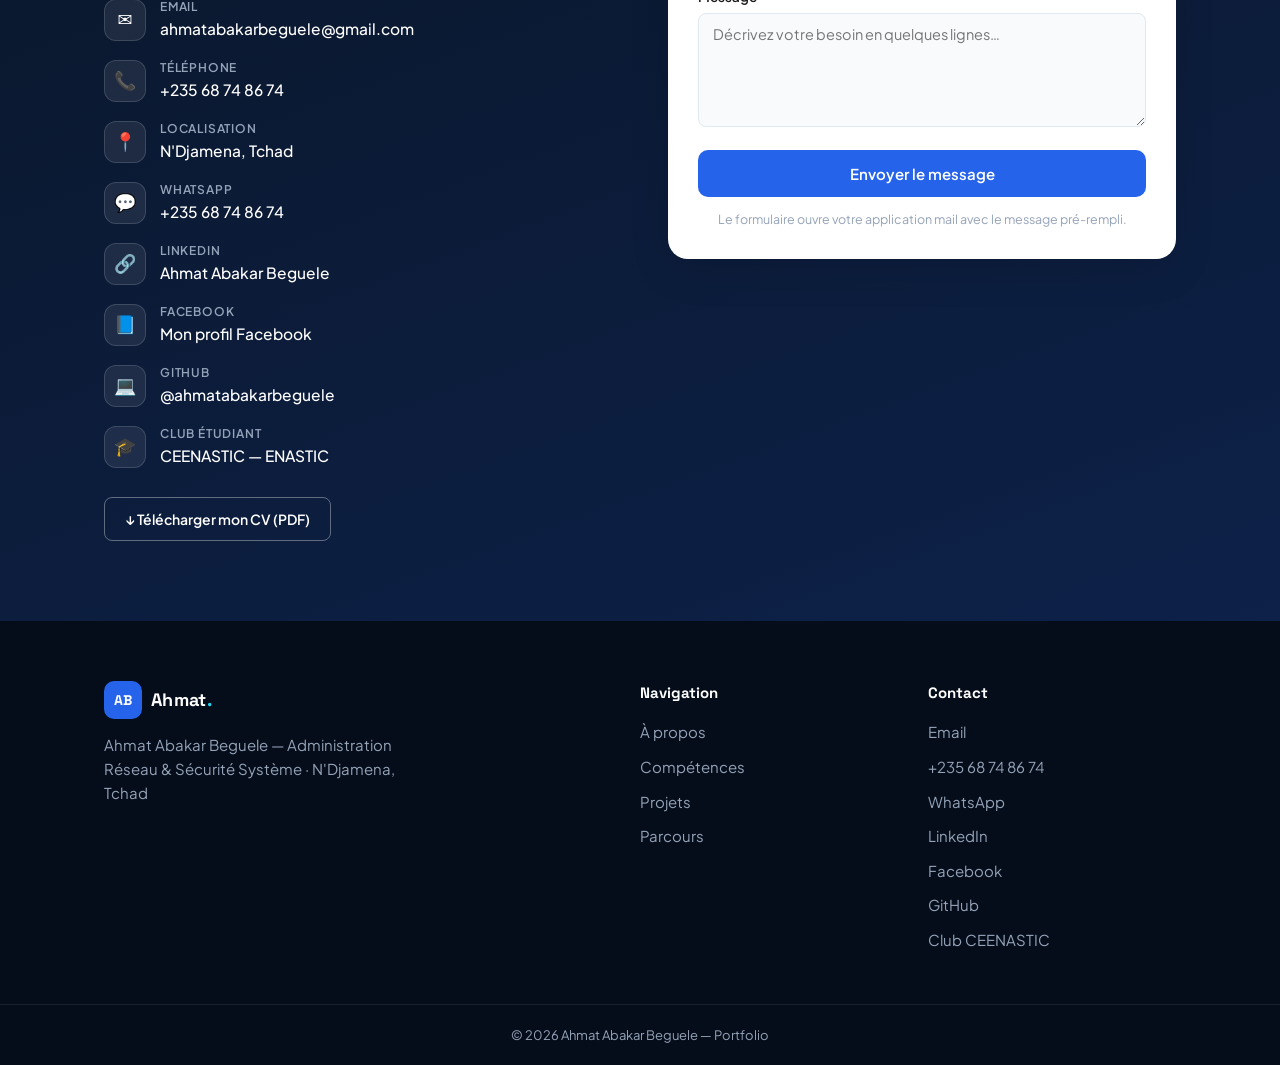
==== commit aefa5ca7: "Add Turkish language certification section" ====
--- a/index.html
+++ b/index.html
@@ -560,6 +560,11 @@
         <span class="cert-status progress">Bon</span>
       </div>
       <div class="cert-card reveal">
+        <div class="cert-logo">TR</div>
+        <div><h4>Turkish</h4><span class="cert-org">Bon niveau écrit et oral</span></div>
+        <span class="cert-status progress">Bon</span>
+      </div>
+      <div class="cert-card reveal">
         <div class="cert-logo">AR</div>
         <div><h4>Arabe tchadien</h4><span class="cert-org">Langue de communication quotidienne</span></div>
         <span class="cert-status done">Courant</span>
